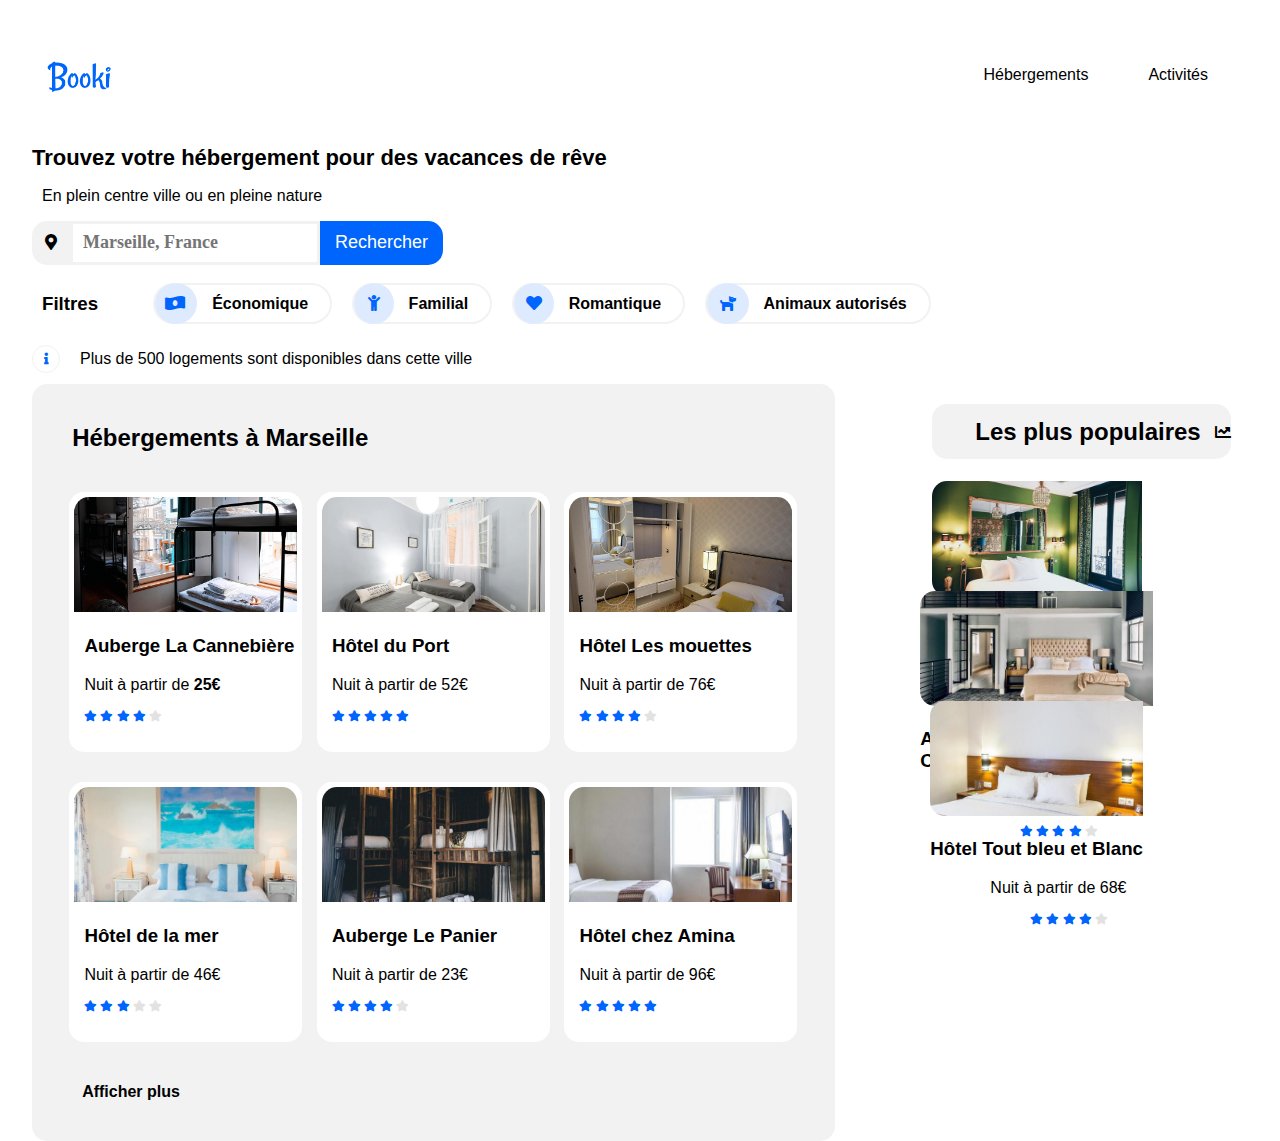
==== Booki.html @ 32a7fc35 "Delete" ====
<!DOCTYPE html>
<!-- saved from url=(0061)file:///Users/mariebarriere/Documents/GitHub/OCP2/Booki1.html -->
<html lang="fr"><head><meta http-equiv="Content-Type" content="text/html; charset=UTF-8">
    
    <meta name="viewport" content="width=device-width, initial-scale=1.0">
    <meta http-equiv="X-UA-Compatible" content="IE=edge">
    <link rel="preconnect" href="https://fonts.googleapis.com/">
    <link rel="preconnect" href="https://fonts.gstatic.com/" crossorigin="">
    <link href="./Booki_files/css2" rel="stylesheet">
    <script src="./Booki_files/d22a31c491.js"></script><style media="all" id="fa-v4-font-face">/*!
 * Font Awesome Free 5.15.4 by @fontawesome - https://fontawesome.com
 * License - https://fontawesome.com/license/free (Icons: CC BY 4.0, Fonts: SIL OFL 1.1, Code: MIT License)
 */@font-face{font-family:"FontAwesome";font-display:block;src:url(https://ka-f.fontawesome.com/releases/v5.15.4/webfonts/free-fa-solid-900.eot);src:url(https://ka-f.fontawesome.com/releases/v5.15.4/webfonts/free-fa-solid-900.eot?#iefix) format("embedded-opentype"),url(https://ka-f.fontawesome.com/releases/v5.15.4/webfonts/free-fa-solid-900.woff2) format("woff2"),url(https://ka-f.fontawesome.com/releases/v5.15.4/webfonts/free-fa-solid-900.woff) format("woff"),url(https://ka-f.fontawesome.com/releases/v5.15.4/webfonts/free-fa-solid-900.ttf) format("truetype"),url(https://ka-f.fontawesome.com/releases/v5.15.4/webfonts/free-fa-solid-900.svg#fontawesome) format("svg")}@font-face{font-family:"FontAwesome";font-display:block;src:url(https://ka-f.fontawesome.com/releases/v5.15.4/webfonts/free-fa-brands-400.eot);src:url(https://ka-f.fontawesome.com/releases/v5.15.4/webfonts/free-fa-brands-400.eot?#iefix) format("embedded-opentype"),url(https://ka-f.fontawesome.com/releases/v5.15.4/webfonts/free-fa-brands-400.woff2) format("woff2"),url(https://ka-f.fontawesome.com/releases/v5.15.4/webfonts/free-fa-brands-400.woff) format("woff"),url(https://ka-f.fontawesome.com/releases/v5.15.4/webfonts/free-fa-brands-400.ttf) format("truetype"),url(https://ka-f.fontawesome.com/releases/v5.15.4/webfonts/free-fa-brands-400.svg#fontawesome) format("svg")}@font-face{font-family:"FontAwesome";font-display:block;src:url(https://ka-f.fontawesome.com/releases/v5.15.4/webfonts/free-fa-regular-400.eot);src:url(https://ka-f.fontawesome.com/releases/v5.15.4/webfonts/free-fa-regular-400.eot?#iefix) format("embedded-opentype"),url(https://ka-f.fontawesome.com/releases/v5.15.4/webfonts/free-fa-regular-400.woff2) format("woff2"),url(https://ka-f.fontawesome.com/releases/v5.15.4/webfonts/free-fa-regular-400.woff) format("woff"),url(https://ka-f.fontawesome.com/releases/v5.15.4/webfonts/free-fa-regular-400.ttf) format("truetype"),url(https://ka-f.fontawesome.com/releases/v5.15.4/webfonts/free-fa-regular-400.svg#fontawesome) format("svg");unicode-range:U+f004-f005,U+f007,U+f017,U+f022,U+f024,U+f02e,U+f03e,U+f044,U+f057-f059,U+f06e,U+f070,U+f075,U+f07b-f07c,U+f080,U+f086,U+f089,U+f094,U+f09d,U+f0a0,U+f0a4-f0a7,U+f0c5,U+f0c7-f0c8,U+f0e0,U+f0eb,U+f0f3,U+f0f8,U+f0fe,U+f111,U+f118-f11a,U+f11c,U+f133,U+f144,U+f146,U+f14a,U+f14d-f14e,U+f150-f152,U+f15b-f15c,U+f164-f165,U+f185-f186,U+f191-f192,U+f1ad,U+f1c1-f1c9,U+f1cd,U+f1d8,U+f1e3,U+f1ea,U+f1f6,U+f1f9,U+f20a,U+f247-f249,U+f24d,U+f254-f25b,U+f25d,U+f271-f274,U+f279,U+f28b,U+f28d,U+f2b5-f2b6,U+f2b9,U+f2bb,U+f2bd,U+f2c1-f2c2,U+f2d0,U+f2d2,U+f2dc,U+f2ed,U+f3a5,U+f3d1,U+f410}@font-face{font-family:"FontAwesome";font-display:block;src:url(https://ka-f.fontawesome.com/releases/v5.15.4/webfonts/free-fa-v4deprecations.eot);src:url(https://ka-f.fontawesome.com/releases/v5.15.4/webfonts/free-fa-v4deprecations.eot?#iefix) format("embedded-opentype"),url(https://ka-f.fontawesome.com/releases/v5.15.4/webfonts/free-fa-v4deprecations.woff2) format("woff2"),url(https://ka-f.fontawesome.com/releases/v5.15.4/webfonts/free-fa-v4deprecations.woff) format("woff"),url(https://ka-f.fontawesome.com/releases/v5.15.4/webfonts/free-fa-v4deprecations.ttf) format("truetype"),url(https://ka-f.fontawesome.com/releases/v5.15.4/webfonts/free-fa-v4deprecations.svg#fontawesome) format("svg");unicode-range:U+f003,U+f006,U+f014,U+f016,U+f01a-f01b,U+f01d,U+f040,U+f045-f047,U+f05c-f05d,U+f07d-f07e,U+f087-f088,U+f08a-f08b,U+f08e,U+f090,U+f096-f097,U+f0a2,U+f0e4-f0e6,U+f0ec-f0ee,U+f0f5-f0f7,U+f10c,U+f112,U+f114-f115,U+f11d,U+f123,U+f132,U+f145,U+f147-f149,U+f14c,U+f166,U+f16a,U+f172,U+f175-f178,U+f18e,U+f190,U+f196,U+f1b1,U+f1d9,U+f1db,U+f1f7,U+f20c,U+f219,U+f230,U+f24a,U+f250,U+f278,U+f27b,U+f283,U+f28c,U+f28e,U+f29b-f29c,U+f2b7,U+f2ba,U+f2bc,U+f2be,U+f2c0,U+f2c3,U+f2d3-f2d4}</style><style media="all" id="fa-v4-shims">/*!
 * Font Awesome Free 5.15.4 by @fontawesome - https://fontawesome.com
 * License - https://fontawesome.com/license/free (Icons: CC BY 4.0, Fonts: SIL OFL 1.1, Code: MIT License)
 */.fa.fa-glass:before{content:"\f000"}.fa.fa-meetup{font-family:"Font Awesome 5 Brands";font-weight:400}.fa.fa-star-o{font-family:"Font Awesome 5 Free";font-weight:400}.fa.fa-star-o:before{content:"\f005"}.fa.fa-close:before,.fa.fa-remove:before{content:"\f00d"}.fa.fa-gear:before{content:"\f013"}.fa.fa-trash-o{font-family:"Font Awesome 5 Free";font-weight:400}.fa.fa-trash-o:before{content:"\f2ed"}.fa.fa-file-o{font-family:"Font Awesome 5 Free";font-weight:400}.fa.fa-file-o:before{content:"\f15b"}.fa.fa-clock-o{font-family:"Font Awesome 5 Free";font-weight:400}.fa.fa-clock-o:before{content:"\f017"}.fa.fa-arrow-circle-o-down{font-family:"Font Awesome 5 Free";font-weight:400}.fa.fa-arrow-circle-o-down:before{content:"\f358"}.fa.fa-arrow-circle-o-up{font-family:"Font Awesome 5 Free";font-weight:400}.fa.fa-arrow-circle-o-up:before{content:"\f35b"}.fa.fa-play-circle-o{font-family:"Font Awesome 5 Free";font-weight:400}.fa.fa-play-circle-o:before{content:"\f144"}.fa.fa-repeat:before,.fa.fa-rotate-right:before{content:"\f01e"}.fa.fa-refresh:before{content:"\f021"}.fa.fa-list-alt{font-family:"Font Awesome 5 Free";font-weight:400}.fa.fa-dedent:before{content:"\f03b"}.fa.fa-video-camera:before{content:"\f03d"}.fa.fa-picture-o{font-family:"Font Awesome 5 Free";font-weight:400}.fa.fa-picture-o:before{content:"\f03e"}.fa.fa-photo{font-family:"Font Awesome 5 Free";font-weight:400}.fa.fa-photo:before{content:"\f03e"}.fa.fa-image{font-family:"Font Awesome 5 Free";font-weight:400}.fa.fa-image:before{content:"\f03e"}.fa.fa-pencil:before{content:"\f303"}.fa.fa-map-marker:before{content:"\f3c5"}.fa.fa-pencil-square-o{font-family:"Font Awesome 5 Free";font-weight:400}.fa.fa-pencil-square-o:before{content:"\f044"}.fa.fa-share-square-o{font-family:"Font Awesome 5 Free";font-weight:400}.fa.fa-share-square-o:before{content:"\f14d"}.fa.fa-check-square-o{font-family:"Font Awesome 5 Free";font-weight:400}.fa.fa-check-square-o:before{content:"\f14a"}.fa.fa-arrows:before{content:"\f0b2"}.fa.fa-times-circle-o{font-family:"Font Awesome 5 Free";font-weight:400}.fa.fa-times-circle-o:before{content:"\f057"}.fa.fa-check-circle-o{font-family:"Font Awesome 5 Free";font-weight:400}.fa.fa-check-circle-o:before{content:"\f058"}.fa.fa-mail-forward:before{content:"\f064"}.fa.fa-expand:before{content:"\f424"}.fa.fa-compress:before{content:"\f422"}.fa.fa-eye,.fa.fa-eye-slash{font-family:"Font Awesome 5 Free";font-weight:400}.fa.fa-warning:before{content:"\f071"}.fa.fa-calendar:before{content:"\f073"}.fa.fa-arrows-v:before{content:"\f338"}.fa.fa-arrows-h:before{content:"\f337"}.fa.fa-bar-chart{font-family:"Font Awesome 5 Free";font-weight:400}.fa.fa-bar-chart:before{content:"\f080"}.fa.fa-bar-chart-o{font-family:"Font Awesome 5 Free";font-weight:400}.fa.fa-bar-chart-o:before{content:"\f080"}.fa.fa-facebook-square,.fa.fa-twitter-square{font-family:"Font Awesome 5 Brands";font-weight:400}.fa.fa-gears:before{content:"\f085"}.fa.fa-thumbs-o-up{font-family:"Font Awesome 5 Free";font-weight:400}.fa.fa-thumbs-o-up:before{content:"\f164"}.fa.fa-thumbs-o-down{font-family:"Font Awesome 5 Free";font-weight:400}.fa.fa-thumbs-o-down:before{content:"\f165"}.fa.fa-heart-o{font-family:"Font Awesome 5 Free";font-weight:400}.fa.fa-heart-o:before{content:"\f004"}.fa.fa-sign-out:before{content:"\f2f5"}.fa.fa-linkedin-square{font-family:"Font Awesome 5 Brands";font-weight:400}.fa.fa-linkedin-square:before{content:"\f08c"}.fa.fa-thumb-tack:before{content:"\f08d"}.fa.fa-external-link:before{content:"\f35d"}.fa.fa-sign-in:before{content:"\f2f6"}.fa.fa-github-square{font-family:"Font Awesome 5 Brands";font-weight:400}.fa.fa-lemon-o{font-family:"Font Awesome 5 Free";font-weight:400}.fa.fa-lemon-o:before{content:"\f094"}.fa.fa-square-o{font-family:"Font Awesome 5 Free";font-weight:400}.fa.fa-square-o:before{content:"\f0c8"}.fa.fa-bookmark-o{font-family:"Font Awesome 5 Free";font-weight:400}.fa.fa-bookmark-o:before{content:"\f02e"}.fa.fa-facebook,.fa.fa-twitter{font-family:"Font Awesome 5 Brands";font-weight:400}.fa.fa-facebook:before{content:"\f39e"}.fa.fa-facebook-f{font-family:"Font Awesome 5 Brands";font-weight:400}.fa.fa-facebook-f:before{content:"\f39e"}.fa.fa-github{font-family:"Font Awesome 5 Brands";font-weight:400}.fa.fa-credit-card{font-family:"Font Awesome 5 Free";font-weight:400}.fa.fa-feed:before{content:"\f09e"}.fa.fa-hdd-o{font-family:"Font Awesome 5 Free";font-weight:400}.fa.fa-hdd-o:before{content:"\f0a0"}.fa.fa-hand-o-right{font-family:"Font Awesome 5 Free";font-weight:400}.fa.fa-hand-o-right:before{content:"\f0a4"}.fa.fa-hand-o-left{font-family:"Font Awesome 5 Free";font-weight:400}.fa.fa-hand-o-left:before{content:"\f0a5"}.fa.fa-hand-o-up{font-family:"Font Awesome 5 Free";font-weight:400}.fa.fa-hand-o-up:before{content:"\f0a6"}.fa.fa-hand-o-down{font-family:"Font Awesome 5 Free";font-weight:400}.fa.fa-hand-o-down:before{content:"\f0a7"}.fa.fa-arrows-alt:before{content:"\f31e"}.fa.fa-group:before{content:"\f0c0"}.fa.fa-chain:before{content:"\f0c1"}.fa.fa-scissors:before{content:"\f0c4"}.fa.fa-files-o{font-family:"Font Awesome 5 Free";font-weight:400}.fa.fa-files-o:before{content:"\f0c5"}.fa.fa-floppy-o{font-family:"Font Awesome 5 Free";font-weight:400}.fa.fa-floppy-o:before{content:"\f0c7"}.fa.fa-navicon:before,.fa.fa-reorder:before{content:"\f0c9"}.fa.fa-google-plus,.fa.fa-google-plus-square,.fa.fa-pinterest,.fa.fa-pinterest-square{font-family:"Font Awesome 5 Brands";font-weight:400}.fa.fa-google-plus:before{content:"\f0d5"}.fa.fa-money{font-family:"Font Awesome 5 Free";font-weight:400}.fa.fa-money:before{content:"\f3d1"}.fa.fa-unsorted:before{content:"\f0dc"}.fa.fa-sort-desc:before{content:"\f0dd"}.fa.fa-sort-asc:before{content:"\f0de"}.fa.fa-linkedin{font-family:"Font Awesome 5 Brands";font-weight:400}.fa.fa-linkedin:before{content:"\f0e1"}.fa.fa-rotate-left:before{content:"\f0e2"}.fa.fa-legal:before{content:"\f0e3"}.fa.fa-dashboard:before,.fa.fa-tachometer:before{content:"\f3fd"}.fa.fa-comment-o{font-family:"Font Awesome 5 Free";font-weight:400}.fa.fa-comment-o:before{content:"\f075"}.fa.fa-comments-o{font-family:"Font Awesome 5 Free";font-weight:400}.fa.fa-comments-o:before{content:"\f086"}.fa.fa-flash:before{content:"\f0e7"}.fa.fa-clipboard,.fa.fa-paste{font-family:"Font Awesome 5 Free";font-weight:400}.fa.fa-paste:before{content:"\f328"}.fa.fa-lightbulb-o{font-family:"Font Awesome 5 Free";font-weight:400}.fa.fa-lightbulb-o:before{content:"\f0eb"}.fa.fa-exchange:before{content:"\f362"}.fa.fa-cloud-download:before{content:"\f381"}.fa.fa-cloud-upload:before{content:"\f382"}.fa.fa-bell-o{font-family:"Font Awesome 5 Free";font-weight:400}.fa.fa-bell-o:before{content:"\f0f3"}.fa.fa-cutlery:before{content:"\f2e7"}.fa.fa-file-text-o{font-family:"Font Awesome 5 Free";font-weight:400}.fa.fa-file-text-o:before{content:"\f15c"}.fa.fa-building-o{font-family:"Font Awesome 5 Free";font-weight:400}.fa.fa-building-o:before{content:"\f1ad"}.fa.fa-hospital-o{font-family:"Font Awesome 5 Free";font-weight:400}.fa.fa-hospital-o:before{content:"\f0f8"}.fa.fa-tablet:before{content:"\f3fa"}.fa.fa-mobile-phone:before,.fa.fa-mobile:before{content:"\f3cd"}.fa.fa-circle-o{font-family:"Font Awesome 5 Free";font-weight:400}.fa.fa-circle-o:before{content:"\f111"}.fa.fa-mail-reply:before{content:"\f3e5"}.fa.fa-github-alt{font-family:"Font Awesome 5 Brands";font-weight:400}.fa.fa-folder-o{font-family:"Font Awesome 5 Free";font-weight:400}.fa.fa-folder-o:before{content:"\f07b"}.fa.fa-folder-open-o{font-family:"Font Awesome 5 Free";font-weight:400}.fa.fa-folder-open-o:before{content:"\f07c"}.fa.fa-smile-o{font-family:"Font Awesome 5 Free";font-weight:400}.fa.fa-smile-o:before{content:"\f118"}.fa.fa-frown-o{font-family:"Font Awesome 5 Free";font-weight:400}.fa.fa-frown-o:before{content:"\f119"}.fa.fa-meh-o{font-family:"Font Awesome 5 Free";font-weight:400}.fa.fa-meh-o:before{content:"\f11a"}.fa.fa-keyboard-o{font-family:"Font Awesome 5 Free";font-weight:400}.fa.fa-keyboard-o:before{content:"\f11c"}.fa.fa-flag-o{font-family:"Font Awesome 5 Free";font-weight:400}.fa.fa-flag-o:before{content:"\f024"}.fa.fa-mail-reply-all:before{content:"\f122"}.fa.fa-star-half-o{font-family:"Font Awesome 5 Free";font-weight:400}.fa.fa-star-half-o:before{content:"\f089"}.fa.fa-star-half-empty{font-family:"Font Awesome 5 Free";font-weight:400}.fa.fa-star-half-empty:before{content:"\f089"}.fa.fa-star-half-full{font-family:"Font Awesome 5 Free";font-weight:400}.fa.fa-star-half-full:before{content:"\f089"}.fa.fa-code-fork:before{content:"\f126"}.fa.fa-chain-broken:before{content:"\f127"}.fa.fa-shield:before{content:"\f3ed"}.fa.fa-calendar-o{font-family:"Font Awesome 5 Free";font-weight:400}.fa.fa-calendar-o:before{content:"\f133"}.fa.fa-css3,.fa.fa-html5,.fa.fa-maxcdn{font-family:"Font Awesome 5 Brands";font-weight:400}.fa.fa-ticket:before{content:"\f3ff"}.fa.fa-minus-square-o{font-family:"Font Awesome 5 Free";font-weight:400}.fa.fa-minus-square-o:before{content:"\f146"}.fa.fa-level-up:before{content:"\f3bf"}.fa.fa-level-down:before{content:"\f3be"}.fa.fa-pencil-square:before{content:"\f14b"}.fa.fa-external-link-square:before{content:"\f360"}.fa.fa-compass{font-family:"Font Awesome 5 Free";font-weight:400}.fa.fa-caret-square-o-down{font-family:"Font Awesome 5 Free";font-weight:400}.fa.fa-caret-square-o-down:before{content:"\f150"}.fa.fa-toggle-down{font-family:"Font Awesome 5 Free";font-weight:400}.fa.fa-toggle-down:before{content:"\f150"}.fa.fa-caret-square-o-up{font-family:"Font Awesome 5 Free";font-weight:400}.fa.fa-caret-square-o-up:before{content:"\f151"}.fa.fa-toggle-up{font-family:"Font Awesome 5 Free";font-weight:400}.fa.fa-toggle-up:before{content:"\f151"}.fa.fa-caret-square-o-right{font-family:"Font Awesome 5 Free";font-weight:400}.fa.fa-caret-square-o-right:before{content:"\f152"}.fa.fa-toggle-right{font-family:"Font Awesome 5 Free";font-weight:400}.fa.fa-toggle-right:before{content:"\f152"}.fa.fa-eur:before,.fa.fa-euro:before{content:"\f153"}.fa.fa-gbp:before{content:"\f154"}.fa.fa-dollar:before,.fa.fa-usd:before{content:"\f155"}.fa.fa-inr:before,.fa.fa-rupee:before{content:"\f156"}.fa.fa-cny:before,.fa.fa-jpy:before,.fa.fa-rmb:before,.fa.fa-yen:before{content:"\f157"}.fa.fa-rouble:before,.fa.fa-rub:before,.fa.fa-ruble:before{content:"\f158"}.fa.fa-krw:before,.fa.fa-won:before{content:"\f159"}.fa.fa-bitcoin,.fa.fa-btc{font-family:"Font Awesome 5 Brands";font-weight:400}.fa.fa-bitcoin:before{content:"\f15a"}.fa.fa-file-text:before{content:"\f15c"}.fa.fa-sort-alpha-asc:before{content:"\f15d"}.fa.fa-sort-alpha-desc:before{content:"\f881"}.fa.fa-sort-amount-asc:before{content:"\f160"}.fa.fa-sort-amount-desc:before{content:"\f884"}.fa.fa-sort-numeric-asc:before{content:"\f162"}.fa.fa-sort-numeric-desc:before{content:"\f886"}.fa.fa-xing,.fa.fa-xing-square,.fa.fa-youtube,.fa.fa-youtube-play,.fa.fa-youtube-square{font-family:"Font Awesome 5 Brands";font-weight:400}.fa.fa-youtube-play:before{content:"\f167"}.fa.fa-adn,.fa.fa-bitbucket,.fa.fa-bitbucket-square,.fa.fa-dropbox,.fa.fa-flickr,.fa.fa-instagram,.fa.fa-stack-overflow{font-family:"Font Awesome 5 Brands";font-weight:400}.fa.fa-bitbucket-square:before{content:"\f171"}.fa.fa-tumblr,.fa.fa-tumblr-square{font-family:"Font Awesome 5 Brands";font-weight:400}.fa.fa-long-arrow-down:before{content:"\f309"}.fa.fa-long-arrow-up:before{content:"\f30c"}.fa.fa-long-arrow-left:before{content:"\f30a"}.fa.fa-long-arrow-right:before{content:"\f30b"}.fa.fa-android,.fa.fa-apple,.fa.fa-dribbble,.fa.fa-foursquare,.fa.fa-gittip,.fa.fa-gratipay,.fa.fa-linux,.fa.fa-skype,.fa.fa-trello,.fa.fa-windows{font-family:"Font Awesome 5 Brands";font-weight:400}.fa.fa-gittip:before{content:"\f184"}.fa.fa-sun-o{font-family:"Font Awesome 5 Free";font-weight:400}.fa.fa-sun-o:before{content:"\f185"}.fa.fa-moon-o{font-family:"Font Awesome 5 Free";font-weight:400}.fa.fa-moon-o:before{content:"\f186"}.fa.fa-pagelines,.fa.fa-renren,.fa.fa-stack-exchange,.fa.fa-vk,.fa.fa-weibo{font-family:"Font Awesome 5 Brands";font-weight:400}.fa.fa-arrow-circle-o-right{font-family:"Font Awesome 5 Free";font-weight:400}.fa.fa-arrow-circle-o-right:before{content:"\f35a"}.fa.fa-arrow-circle-o-left{font-family:"Font Awesome 5 Free";font-weight:400}.fa.fa-arrow-circle-o-left:before{content:"\f359"}.fa.fa-caret-square-o-left{font-family:"Font Awesome 5 Free";font-weight:400}.fa.fa-caret-square-o-left:before{content:"\f191"}.fa.fa-toggle-left{font-family:"Font Awesome 5 Free";font-weight:400}.fa.fa-toggle-left:before{content:"\f191"}.fa.fa-dot-circle-o{font-family:"Font Awesome 5 Free";font-weight:400}.fa.fa-dot-circle-o:before{content:"\f192"}.fa.fa-vimeo-square{font-family:"Font Awesome 5 Brands";font-weight:400}.fa.fa-try:before,.fa.fa-turkish-lira:before{content:"\f195"}.fa.fa-plus-square-o{font-family:"Font Awesome 5 Free";font-weight:400}.fa.fa-plus-square-o:before{content:"\f0fe"}.fa.fa-openid,.fa.fa-slack,.fa.fa-wordpress{font-family:"Font Awesome 5 Brands";font-weight:400}.fa.fa-bank:before,.fa.fa-institution:before{content:"\f19c"}.fa.fa-mortar-board:before{content:"\f19d"}.fa.fa-delicious,.fa.fa-digg,.fa.fa-drupal,.fa.fa-google,.fa.fa-joomla,.fa.fa-pied-piper-alt,.fa.fa-pied-piper-pp,.fa.fa-reddit,.fa.fa-reddit-square,.fa.fa-stumbleupon,.fa.fa-stumbleupon-circle,.fa.fa-yahoo{font-family:"Font Awesome 5 Brands";font-weight:400}.fa.fa-spoon:before{content:"\f2e5"}.fa.fa-behance,.fa.fa-behance-square,.fa.fa-steam,.fa.fa-steam-square{font-family:"Font Awesome 5 Brands";font-weight:400}.fa.fa-automobile:before{content:"\f1b9"}.fa.fa-envelope-o{font-family:"Font Awesome 5 Free";font-weight:400}.fa.fa-envelope-o:before{content:"\f0e0"}.fa.fa-deviantart,.fa.fa-soundcloud,.fa.fa-spotify{font-family:"Font Awesome 5 Brands";font-weight:400}.fa.fa-file-pdf-o{font-family:"Font Awesome 5 Free";font-weight:400}.fa.fa-file-pdf-o:before{content:"\f1c1"}.fa.fa-file-word-o{font-family:"Font Awesome 5 Free";font-weight:400}.fa.fa-file-word-o:before{content:"\f1c2"}.fa.fa-file-excel-o{font-family:"Font Awesome 5 Free";font-weight:400}.fa.fa-file-excel-o:before{content:"\f1c3"}.fa.fa-file-powerpoint-o{font-family:"Font Awesome 5 Free";font-weight:400}.fa.fa-file-powerpoint-o:before{content:"\f1c4"}.fa.fa-file-image-o{font-family:"Font Awesome 5 Free";font-weight:400}.fa.fa-file-image-o:before{content:"\f1c5"}.fa.fa-file-photo-o{font-family:"Font Awesome 5 Free";font-weight:400}.fa.fa-file-photo-o:before{content:"\f1c5"}.fa.fa-file-picture-o{font-family:"Font Awesome 5 Free";font-weight:400}.fa.fa-file-picture-o:before{content:"\f1c5"}.fa.fa-file-archive-o{font-family:"Font Awesome 5 Free";font-weight:400}.fa.fa-file-archive-o:before{content:"\f1c6"}.fa.fa-file-zip-o{font-family:"Font Awesome 5 Free";font-weight:400}.fa.fa-file-zip-o:before{content:"\f1c6"}.fa.fa-file-audio-o{font-family:"Font Awesome 5 Free";font-weight:400}.fa.fa-file-audio-o:before{content:"\f1c7"}.fa.fa-file-sound-o{font-family:"Font Awesome 5 Free";font-weight:400}.fa.fa-file-sound-o:before{content:"\f1c7"}.fa.fa-file-video-o{font-family:"Font Awesome 5 Free";font-weight:400}.fa.fa-file-video-o:before{content:"\f1c8"}.fa.fa-file-movie-o{font-family:"Font Awesome 5 Free";font-weight:400}.fa.fa-file-movie-o:before{content:"\f1c8"}.fa.fa-file-code-o{font-family:"Font Awesome 5 Free";font-weight:400}.fa.fa-file-code-o:before{content:"\f1c9"}.fa.fa-codepen,.fa.fa-jsfiddle,.fa.fa-vine{font-family:"Font Awesome 5 Brands";font-weight:400}.fa.fa-life-bouy,.fa.fa-life-ring{font-family:"Font Awesome 5 Free";font-weight:400}.fa.fa-life-bouy:before{content:"\f1cd"}.fa.fa-life-buoy{font-family:"Font Awesome 5 Free";font-weight:400}.fa.fa-life-buoy:before{content:"\f1cd"}.fa.fa-life-saver{font-family:"Font Awesome 5 Free";font-weight:400}.fa.fa-life-saver:before{content:"\f1cd"}.fa.fa-support{font-family:"Font Awesome 5 Free";font-weight:400}.fa.fa-support:before{content:"\f1cd"}.fa.fa-circle-o-notch:before{content:"\f1ce"}.fa.fa-ra,.fa.fa-rebel{font-family:"Font Awesome 5 Brands";font-weight:400}.fa.fa-ra:before{content:"\f1d0"}.fa.fa-resistance{font-family:"Font Awesome 5 Brands";font-weight:400}.fa.fa-resistance:before{content:"\f1d0"}.fa.fa-empire,.fa.fa-ge{font-family:"Font Awesome 5 Brands";font-weight:400}.fa.fa-ge:before{content:"\f1d1"}.fa.fa-git,.fa.fa-git-square,.fa.fa-hacker-news,.fa.fa-y-combinator-square{font-family:"Font Awesome 5 Brands";font-weight:400}.fa.fa-y-combinator-square:before{content:"\f1d4"}.fa.fa-yc-square{font-family:"Font Awesome 5 Brands";font-weight:400}.fa.fa-yc-square:before{content:"\f1d4"}.fa.fa-qq,.fa.fa-tencent-weibo,.fa.fa-wechat,.fa.fa-weixin{font-family:"Font Awesome 5 Brands";font-weight:400}.fa.fa-wechat:before{content:"\f1d7"}.fa.fa-send:before{content:"\f1d8"}.fa.fa-paper-plane-o{font-family:"Font Awesome 5 Free";font-weight:400}.fa.fa-paper-plane-o:before{content:"\f1d8"}.fa.fa-send-o{font-family:"Font Awesome 5 Free";font-weight:400}.fa.fa-send-o:before{content:"\f1d8"}.fa.fa-circle-thin{font-family:"Font Awesome 5 Free";font-weight:400}.fa.fa-circle-thin:before{content:"\f111"}.fa.fa-header:before{content:"\f1dc"}.fa.fa-sliders:before{content:"\f1de"}.fa.fa-futbol-o{font-family:"Font Awesome 5 Free";font-weight:400}.fa.fa-futbol-o:before{content:"\f1e3"}.fa.fa-soccer-ball-o{font-family:"Font Awesome 5 Free";font-weight:400}.fa.fa-soccer-ball-o:before{content:"\f1e3"}.fa.fa-slideshare,.fa.fa-twitch,.fa.fa-yelp{font-family:"Font Awesome 5 Brands";font-weight:400}.fa.fa-newspaper-o{font-family:"Font Awesome 5 Free";font-weight:400}.fa.fa-newspaper-o:before{content:"\f1ea"}.fa.fa-cc-amex,.fa.fa-cc-discover,.fa.fa-cc-mastercard,.fa.fa-cc-paypal,.fa.fa-cc-stripe,.fa.fa-cc-visa,.fa.fa-google-wallet,.fa.fa-paypal{font-family:"Font Awesome 5 Brands";font-weight:400}.fa.fa-bell-slash-o{font-family:"Font Awesome 5 Free";font-weight:400}.fa.fa-bell-slash-o:before{content:"\f1f6"}.fa.fa-trash:before{content:"\f2ed"}.fa.fa-copyright{font-family:"Font Awesome 5 Free";font-weight:400}.fa.fa-eyedropper:before{content:"\f1fb"}.fa.fa-area-chart:before{content:"\f1fe"}.fa.fa-pie-chart:before{content:"\f200"}.fa.fa-line-chart:before{content:"\f201"}.fa.fa-angellist,.fa.fa-ioxhost,.fa.fa-lastfm,.fa.fa-lastfm-square{font-family:"Font Awesome 5 Brands";font-weight:400}.fa.fa-cc{font-family:"Font Awesome 5 Free";font-weight:400}.fa.fa-cc:before{content:"\f20a"}.fa.fa-ils:before,.fa.fa-shekel:before,.fa.fa-sheqel:before{content:"\f20b"}.fa.fa-meanpath{font-family:"Font Awesome 5 Brands";font-weight:400}.fa.fa-meanpath:before{content:"\f2b4"}.fa.fa-buysellads,.fa.fa-connectdevelop,.fa.fa-dashcube,.fa.fa-forumbee,.fa.fa-leanpub,.fa.fa-sellsy,.fa.fa-shirtsinbulk,.fa.fa-simplybuilt,.fa.fa-skyatlas{font-family:"Font Awesome 5 Brands";font-weight:400}.fa.fa-diamond{font-family:"Font Awesome 5 Free";font-weight:400}.fa.fa-diamond:before{content:"\f3a5"}.fa.fa-intersex:before{content:"\f224"}.fa.fa-facebook-official{font-family:"Font Awesome 5 Brands";font-weight:400}.fa.fa-facebook-official:before{content:"\f09a"}.fa.fa-pinterest-p,.fa.fa-whatsapp{font-family:"Font Awesome 5 Brands";font-weight:400}.fa.fa-hotel:before{content:"\f236"}.fa.fa-medium,.fa.fa-viacoin,.fa.fa-y-combinator,.fa.fa-yc{font-family:"Font Awesome 5 Brands";font-weight:400}.fa.fa-yc:before{content:"\f23b"}.fa.fa-expeditedssl,.fa.fa-opencart,.fa.fa-optin-monster{font-family:"Font Awesome 5 Brands";font-weight:400}.fa.fa-battery-4:before,.fa.fa-battery:before{content:"\f240"}.fa.fa-battery-3:before{content:"\f241"}.fa.fa-battery-2:before{content:"\f242"}.fa.fa-battery-1:before{content:"\f243"}.fa.fa-battery-0:before{content:"\f244"}.fa.fa-object-group,.fa.fa-object-ungroup,.fa.fa-sticky-note-o{font-family:"Font Awesome 5 Free";font-weight:400}.fa.fa-sticky-note-o:before{content:"\f249"}.fa.fa-cc-diners-club,.fa.fa-cc-jcb{font-family:"Font Awesome 5 Brands";font-weight:400}.fa.fa-clone,.fa.fa-hourglass-o{font-family:"Font Awesome 5 Free";font-weight:400}.fa.fa-hourglass-o:before{content:"\f254"}.fa.fa-hourglass-1:before{content:"\f251"}.fa.fa-hourglass-2:before{content:"\f252"}.fa.fa-hourglass-3:before{content:"\f253"}.fa.fa-hand-rock-o{font-family:"Font Awesome 5 Free";font-weight:400}.fa.fa-hand-rock-o:before{content:"\f255"}.fa.fa-hand-grab-o{font-family:"Font Awesome 5 Free";font-weight:400}.fa.fa-hand-grab-o:before{content:"\f255"}.fa.fa-hand-paper-o{font-family:"Font Awesome 5 Free";font-weight:400}.fa.fa-hand-paper-o:before{content:"\f256"}.fa.fa-hand-stop-o{font-family:"Font Awesome 5 Free";font-weight:400}.fa.fa-hand-stop-o:before{content:"\f256"}.fa.fa-hand-scissors-o{font-family:"Font Awesome 5 Free";font-weight:400}.fa.fa-hand-scissors-o:before{content:"\f257"}.fa.fa-hand-lizard-o{font-family:"Font Awesome 5 Free";font-weight:400}.fa.fa-hand-lizard-o:before{content:"\f258"}.fa.fa-hand-spock-o{font-family:"Font Awesome 5 Free";font-weight:400}.fa.fa-hand-spock-o:before{content:"\f259"}.fa.fa-hand-pointer-o{font-family:"Font Awesome 5 Free";font-weight:400}.fa.fa-hand-pointer-o:before{content:"\f25a"}.fa.fa-hand-peace-o{font-family:"Font Awesome 5 Free";font-weight:400}.fa.fa-hand-peace-o:before{content:"\f25b"}.fa.fa-registered{font-family:"Font Awesome 5 Free";font-weight:400}.fa.fa-chrome,.fa.fa-creative-commons,.fa.fa-firefox,.fa.fa-get-pocket,.fa.fa-gg,.fa.fa-gg-circle,.fa.fa-internet-explorer,.fa.fa-odnoklassniki,.fa.fa-odnoklassniki-square,.fa.fa-opera,.fa.fa-safari,.fa.fa-wikipedia-w{font-family:"Font Awesome 5 Brands";font-weight:400}.fa.fa-television:before{content:"\f26c"}.fa.fa-500px,.fa.fa-amazon,.fa.fa-contao{font-family:"Font Awesome 5 Brands";font-weight:400}.fa.fa-calendar-plus-o{font-family:"Font Awesome 5 Free";font-weight:400}.fa.fa-calendar-plus-o:before{content:"\f271"}.fa.fa-calendar-minus-o{font-family:"Font Awesome 5 Free";font-weight:400}.fa.fa-calendar-minus-o:before{content:"\f272"}.fa.fa-calendar-times-o{font-family:"Font Awesome 5 Free";font-weight:400}.fa.fa-calendar-times-o:before{content:"\f273"}.fa.fa-calendar-check-o{font-family:"Font Awesome 5 Free";font-weight:400}.fa.fa-calendar-check-o:before{content:"\f274"}.fa.fa-map-o{font-family:"Font Awesome 5 Free";font-weight:400}.fa.fa-map-o:before{content:"\f279"}.fa.fa-commenting:before{content:"\f4ad"}.fa.fa-commenting-o{font-family:"Font Awesome 5 Free";font-weight:400}.fa.fa-commenting-o:before{content:"\f4ad"}.fa.fa-houzz,.fa.fa-vimeo{font-family:"Font Awesome 5 Brands";font-weight:400}.fa.fa-vimeo:before{content:"\f27d"}.fa.fa-black-tie,.fa.fa-edge,.fa.fa-fonticons,.fa.fa-reddit-alien{font-family:"Font Awesome 5 Brands";font-weight:400}.fa.fa-credit-card-alt:before{content:"\f09d"}.fa.fa-codiepie,.fa.fa-fort-awesome,.fa.fa-mixcloud,.fa.fa-modx,.fa.fa-product-hunt,.fa.fa-scribd,.fa.fa-usb{font-family:"Font Awesome 5 Brands";font-weight:400}.fa.fa-pause-circle-o{font-family:"Font Awesome 5 Free";font-weight:400}.fa.fa-pause-circle-o:before{content:"\f28b"}.fa.fa-stop-circle-o{font-family:"Font Awesome 5 Free";font-weight:400}.fa.fa-stop-circle-o:before{content:"\f28d"}.fa.fa-bluetooth,.fa.fa-bluetooth-b,.fa.fa-envira,.fa.fa-gitlab,.fa.fa-wheelchair-alt,.fa.fa-wpbeginner,.fa.fa-wpforms{font-family:"Font Awesome 5 Brands";font-weight:400}.fa.fa-wheelchair-alt:before{content:"\f368"}.fa.fa-question-circle-o{font-family:"Font Awesome 5 Free";font-weight:400}.fa.fa-question-circle-o:before{content:"\f059"}.fa.fa-volume-control-phone:before{content:"\f2a0"}.fa.fa-asl-interpreting:before{content:"\f2a3"}.fa.fa-deafness:before,.fa.fa-hard-of-hearing:before{content:"\f2a4"}.fa.fa-glide,.fa.fa-glide-g{font-family:"Font Awesome 5 Brands";font-weight:400}.fa.fa-signing:before{content:"\f2a7"}.fa.fa-first-order,.fa.fa-google-plus-official,.fa.fa-pied-piper,.fa.fa-snapchat,.fa.fa-snapchat-ghost,.fa.fa-snapchat-square,.fa.fa-themeisle,.fa.fa-viadeo,.fa.fa-viadeo-square,.fa.fa-yoast{font-family:"Font Awesome 5 Brands";font-weight:400}.fa.fa-google-plus-official:before{content:"\f2b3"}.fa.fa-google-plus-circle{font-family:"Font Awesome 5 Brands";font-weight:400}.fa.fa-google-plus-circle:before{content:"\f2b3"}.fa.fa-fa,.fa.fa-font-awesome{font-family:"Font Awesome 5 Brands";font-weight:400}.fa.fa-fa:before{content:"\f2b4"}.fa.fa-handshake-o{font-family:"Font Awesome 5 Free";font-weight:400}.fa.fa-handshake-o:before{content:"\f2b5"}.fa.fa-envelope-open-o{font-family:"Font Awesome 5 Free";font-weight:400}.fa.fa-envelope-open-o:before{content:"\f2b6"}.fa.fa-linode{font-family:"Font Awesome 5 Brands";font-weight:400}.fa.fa-address-book-o{font-family:"Font Awesome 5 Free";font-weight:400}.fa.fa-address-book-o:before{content:"\f2b9"}.fa.fa-vcard:before{content:"\f2bb"}.fa.fa-address-card-o{font-family:"Font Awesome 5 Free";font-weight:400}.fa.fa-address-card-o:before{content:"\f2bb"}.fa.fa-vcard-o{font-family:"Font Awesome 5 Free";font-weight:400}.fa.fa-vcard-o:before{content:"\f2bb"}.fa.fa-user-circle-o{font-family:"Font Awesome 5 Free";font-weight:400}.fa.fa-user-circle-o:before{content:"\f2bd"}.fa.fa-user-o{font-family:"Font Awesome 5 Free";font-weight:400}.fa.fa-user-o:before{content:"\f007"}.fa.fa-id-badge{font-family:"Font Awesome 5 Free";font-weight:400}.fa.fa-drivers-license:before{content:"\f2c2"}.fa.fa-id-card-o{font-family:"Font Awesome 5 Free";font-weight:400}.fa.fa-id-card-o:before{content:"\f2c2"}.fa.fa-drivers-license-o{font-family:"Font Awesome 5 Free";font-weight:400}.fa.fa-drivers-license-o:before{content:"\f2c2"}.fa.fa-free-code-camp,.fa.fa-quora,.fa.fa-telegram{font-family:"Font Awesome 5 Brands";font-weight:400}.fa.fa-thermometer-4:before,.fa.fa-thermometer:before{content:"\f2c7"}.fa.fa-thermometer-3:before{content:"\f2c8"}.fa.fa-thermometer-2:before{content:"\f2c9"}.fa.fa-thermometer-1:before{content:"\f2ca"}.fa.fa-thermometer-0:before{content:"\f2cb"}.fa.fa-bathtub:before,.fa.fa-s15:before{content:"\f2cd"}.fa.fa-window-maximize,.fa.fa-window-restore{font-family:"Font Awesome 5 Free";font-weight:400}.fa.fa-times-rectangle:before{content:"\f410"}.fa.fa-window-close-o{font-family:"Font Awesome 5 Free";font-weight:400}.fa.fa-window-close-o:before{content:"\f410"}.fa.fa-times-rectangle-o{font-family:"Font Awesome 5 Free";font-weight:400}.fa.fa-times-rectangle-o:before{content:"\f410"}.fa.fa-bandcamp,.fa.fa-eercast,.fa.fa-etsy,.fa.fa-grav,.fa.fa-imdb,.fa.fa-ravelry{font-family:"Font Awesome 5 Brands";font-weight:400}.fa.fa-eercast:before{content:"\f2da"}.fa.fa-snowflake-o{font-family:"Font Awesome 5 Free";font-weight:400}.fa.fa-snowflake-o:before{content:"\f2dc"}.fa.fa-superpowers,.fa.fa-wpexplorer{font-family:"Font Awesome 5 Brands";font-weight:400}.fa.fa-cab:before{content:"\f1ba"}</style><style media="all" id="fa-main">/*!
 * Font Awesome Free 5.15.4 by @fontawesome - https://fontawesome.com
 * License - https://fontawesome.com/license/free (Icons: CC BY 4.0, Fonts: SIL OFL 1.1, Code: MIT License)
 */.fa,.fab,.fad,.fal,.far,.fas{-moz-osx-font-smoothing:grayscale;-webkit-font-smoothing:antialiased;display:inline-block;font-style:normal;font-variant:normal;text-rendering:auto;line-height:1}.fa-lg{font-size:1.33333em;line-height:.75em;vertical-align:-.0667em}.fa-xs{font-size:.75em}.fa-sm{font-size:.875em}.fa-1x{font-size:1em}.fa-2x{font-size:2em}.fa-3x{font-size:3em}.fa-4x{font-size:4em}.fa-5x{font-size:5em}.fa-6x{font-size:6em}.fa-7x{font-size:7em}.fa-8x{font-size:8em}.fa-9x{font-size:9em}.fa-10x{font-size:10em}.fa-fw{text-align:center;width:1.25em}.fa-ul{list-style-type:none;margin-left:2.5em;padding-left:0}.fa-ul>li{position:relative}.fa-li{left:-2em;position:absolute;text-align:center;width:2em;line-height:inherit}.fa-border{border:.08em solid #eee;border-radius:.1em;padding:.2em .25em .15em}.fa-pull-left{float:left}.fa-pull-right{float:right}.fa.fa-pull-left,.fab.fa-pull-left,.fal.fa-pull-left,.far.fa-pull-left,.fas.fa-pull-left{margin-right:.3em}.fa.fa-pull-right,.fab.fa-pull-right,.fal.fa-pull-right,.far.fa-pull-right,.fas.fa-pull-right{margin-left:.3em}.fa-spin{-webkit-animation:fa-spin 2s linear infinite;animation:fa-spin 2s linear infinite}.fa-pulse{-webkit-animation:fa-spin 1s steps(8) infinite;animation:fa-spin 1s steps(8) infinite}@-webkit-keyframes fa-spin{0%{-webkit-transform:rotate(0deg);transform:rotate(0deg)}to{-webkit-transform:rotate(1turn);transform:rotate(1turn)}}@keyframes fa-spin{0%{-webkit-transform:rotate(0deg);transform:rotate(0deg)}to{-webkit-transform:rotate(1turn);transform:rotate(1turn)}}.fa-rotate-90{-ms-filter:"progid:DXImageTransform.Microsoft.BasicImage(rotation=1)";-webkit-transform:rotate(90deg);transform:rotate(90deg)}.fa-rotate-180{-ms-filter:"progid:DXImageTransform.Microsoft.BasicImage(rotation=2)";-webkit-transform:rotate(180deg);transform:rotate(180deg)}.fa-rotate-270{-ms-filter:"progid:DXImageTransform.Microsoft.BasicImage(rotation=3)";-webkit-transform:rotate(270deg);transform:rotate(270deg)}.fa-flip-horizontal{-ms-filter:"progid:DXImageTransform.Microsoft.BasicImage(rotation=0, mirror=1)";-webkit-transform:scaleX(-1);transform:scaleX(-1)}.fa-flip-vertical{-webkit-transform:scaleY(-1);transform:scaleY(-1)}.fa-flip-both,.fa-flip-horizontal.fa-flip-vertical,.fa-flip-vertical{-ms-filter:"progid:DXImageTransform.Microsoft.BasicImage(rotation=2, mirror=1)"}.fa-flip-both,.fa-flip-horizontal.fa-flip-vertical{-webkit-transform:scale(-1);transform:scale(-1)}:root .fa-flip-both,:root .fa-flip-horizontal,:root .fa-flip-vertical,:root .fa-rotate-90,:root .fa-rotate-180,:root .fa-rotate-270{-webkit-filter:none;filter:none}.fa-stack{display:inline-block;height:2em;line-height:2em;position:relative;vertical-align:middle;width:2.5em}.fa-stack-1x,.fa-stack-2x{left:0;position:absolute;text-align:center;width:100%}.fa-stack-1x{line-height:inherit}.fa-stack-2x{font-size:2em}.fa-inverse{color:#fff}.fa-500px:before{content:"\f26e"}.fa-accessible-icon:before{content:"\f368"}.fa-accusoft:before{content:"\f369"}.fa-acquisitions-incorporated:before{content:"\f6af"}.fa-ad:before{content:"\f641"}.fa-address-book:before{content:"\f2b9"}.fa-address-card:before{content:"\f2bb"}.fa-adjust:before{content:"\f042"}.fa-adn:before{content:"\f170"}.fa-adversal:before{content:"\f36a"}.fa-affiliatetheme:before{content:"\f36b"}.fa-air-freshener:before{content:"\f5d0"}.fa-airbnb:before{content:"\f834"}.fa-algolia:before{content:"\f36c"}.fa-align-center:before{content:"\f037"}.fa-align-justify:before{content:"\f039"}.fa-align-left:before{content:"\f036"}.fa-align-right:before{content:"\f038"}.fa-alipay:before{content:"\f642"}.fa-allergies:before{content:"\f461"}.fa-amazon:before{content:"\f270"}.fa-amazon-pay:before{content:"\f42c"}.fa-ambulance:before{content:"\f0f9"}.fa-american-sign-language-interpreting:before{content:"\f2a3"}.fa-amilia:before{content:"\f36d"}.fa-anchor:before{content:"\f13d"}.fa-android:before{content:"\f17b"}.fa-angellist:before{content:"\f209"}.fa-angle-double-down:before{content:"\f103"}.fa-angle-double-left:before{content:"\f100"}.fa-angle-double-right:before{content:"\f101"}.fa-angle-double-up:before{content:"\f102"}.fa-angle-down:before{content:"\f107"}.fa-angle-left:before{content:"\f104"}.fa-angle-right:before{content:"\f105"}.fa-angle-up:before{content:"\f106"}.fa-angry:before{content:"\f556"}.fa-angrycreative:before{content:"\f36e"}.fa-angular:before{content:"\f420"}.fa-ankh:before{content:"\f644"}.fa-app-store:before{content:"\f36f"}.fa-app-store-ios:before{content:"\f370"}.fa-apper:before{content:"\f371"}.fa-apple:before{content:"\f179"}.fa-apple-alt:before{content:"\f5d1"}.fa-apple-pay:before{content:"\f415"}.fa-archive:before{content:"\f187"}.fa-archway:before{content:"\f557"}.fa-arrow-alt-circle-down:before{content:"\f358"}.fa-arrow-alt-circle-left:before{content:"\f359"}.fa-arrow-alt-circle-right:before{content:"\f35a"}.fa-arrow-alt-circle-up:before{content:"\f35b"}.fa-arrow-circle-down:before{content:"\f0ab"}.fa-arrow-circle-left:before{content:"\f0a8"}.fa-arrow-circle-right:before{content:"\f0a9"}.fa-arrow-circle-up:before{content:"\f0aa"}.fa-arrow-down:before{content:"\f063"}.fa-arrow-left:before{content:"\f060"}.fa-arrow-right:before{content:"\f061"}.fa-arrow-up:before{content:"\f062"}.fa-arrows-alt:before{content:"\f0b2"}.fa-arrows-alt-h:before{content:"\f337"}.fa-arrows-alt-v:before{content:"\f338"}.fa-artstation:before{content:"\f77a"}.fa-assistive-listening-systems:before{content:"\f2a2"}.fa-asterisk:before{content:"\f069"}.fa-asymmetrik:before{content:"\f372"}.fa-at:before{content:"\f1fa"}.fa-atlas:before{content:"\f558"}.fa-atlassian:before{content:"\f77b"}.fa-atom:before{content:"\f5d2"}.fa-audible:before{content:"\f373"}.fa-audio-description:before{content:"\f29e"}.fa-autoprefixer:before{content:"\f41c"}.fa-avianex:before{content:"\f374"}.fa-aviato:before{content:"\f421"}.fa-award:before{content:"\f559"}.fa-aws:before{content:"\f375"}.fa-baby:before{content:"\f77c"}.fa-baby-carriage:before{content:"\f77d"}.fa-backspace:before{content:"\f55a"}.fa-backward:before{content:"\f04a"}.fa-bacon:before{content:"\f7e5"}.fa-bacteria:before{content:"\e059"}.fa-bacterium:before{content:"\e05a"}.fa-bahai:before{content:"\f666"}.fa-balance-scale:before{content:"\f24e"}.fa-balance-scale-left:before{content:"\f515"}.fa-balance-scale-right:before{content:"\f516"}.fa-ban:before{content:"\f05e"}.fa-band-aid:before{content:"\f462"}.fa-bandcamp:before{content:"\f2d5"}.fa-barcode:before{content:"\f02a"}.fa-bars:before{content:"\f0c9"}.fa-baseball-ball:before{content:"\f433"}.fa-basketball-ball:before{content:"\f434"}.fa-bath:before{content:"\f2cd"}.fa-battery-empty:before{content:"\f244"}.fa-battery-full:before{content:"\f240"}.fa-battery-half:before{content:"\f242"}.fa-battery-quarter:before{content:"\f243"}.fa-battery-three-quarters:before{content:"\f241"}.fa-battle-net:before{content:"\f835"}.fa-bed:before{content:"\f236"}.fa-beer:before{content:"\f0fc"}.fa-behance:before{content:"\f1b4"}.fa-behance-square:before{content:"\f1b5"}.fa-bell:before{content:"\f0f3"}.fa-bell-slash:before{content:"\f1f6"}.fa-bezier-curve:before{content:"\f55b"}.fa-bible:before{content:"\f647"}.fa-bicycle:before{content:"\f206"}.fa-biking:before{content:"\f84a"}.fa-bimobject:before{content:"\f378"}.fa-binoculars:before{content:"\f1e5"}.fa-biohazard:before{content:"\f780"}.fa-birthday-cake:before{content:"\f1fd"}.fa-bitbucket:before{content:"\f171"}.fa-bitcoin:before{content:"\f379"}.fa-bity:before{content:"\f37a"}.fa-black-tie:before{content:"\f27e"}.fa-blackberry:before{content:"\f37b"}.fa-blender:before{content:"\f517"}.fa-blender-phone:before{content:"\f6b6"}.fa-blind:before{content:"\f29d"}.fa-blog:before{content:"\f781"}.fa-blogger:before{content:"\f37c"}.fa-blogger-b:before{content:"\f37d"}.fa-bluetooth:before{content:"\f293"}.fa-bluetooth-b:before{content:"\f294"}.fa-bold:before{content:"\f032"}.fa-bolt:before{content:"\f0e7"}.fa-bomb:before{content:"\f1e2"}.fa-bone:before{content:"\f5d7"}.fa-bong:before{content:"\f55c"}.fa-book:before{content:"\f02d"}.fa-book-dead:before{content:"\f6b7"}.fa-book-medical:before{content:"\f7e6"}.fa-book-open:before{content:"\f518"}.fa-book-reader:before{content:"\f5da"}.fa-bookmark:before{content:"\f02e"}.fa-bootstrap:before{content:"\f836"}.fa-border-all:before{content:"\f84c"}.fa-border-none:before{content:"\f850"}.fa-border-style:before{content:"\f853"}.fa-bowling-ball:before{content:"\f436"}.fa-box:before{content:"\f466"}.fa-box-open:before{content:"\f49e"}.fa-box-tissue:before{content:"\e05b"}.fa-boxes:before{content:"\f468"}.fa-braille:before{content:"\f2a1"}.fa-brain:before{content:"\f5dc"}.fa-bread-slice:before{content:"\f7ec"}.fa-briefcase:before{content:"\f0b1"}.fa-briefcase-medical:before{content:"\f469"}.fa-broadcast-tower:before{content:"\f519"}.fa-broom:before{content:"\f51a"}.fa-brush:before{content:"\f55d"}.fa-btc:before{content:"\f15a"}.fa-buffer:before{content:"\f837"}.fa-bug:before{content:"\f188"}.fa-building:before{content:"\f1ad"}.fa-bullhorn:before{content:"\f0a1"}.fa-bullseye:before{content:"\f140"}.fa-burn:before{content:"\f46a"}.fa-buromobelexperte:before{content:"\f37f"}.fa-bus:before{content:"\f207"}.fa-bus-alt:before{content:"\f55e"}.fa-business-time:before{content:"\f64a"}.fa-buy-n-large:before{content:"\f8a6"}.fa-buysellads:before{content:"\f20d"}.fa-calculator:before{content:"\f1ec"}.fa-calendar:before{content:"\f133"}.fa-calendar-alt:before{content:"\f073"}.fa-calendar-check:before{content:"\f274"}.fa-calendar-day:before{content:"\f783"}.fa-calendar-minus:before{content:"\f272"}.fa-calendar-plus:before{content:"\f271"}.fa-calendar-times:before{content:"\f273"}.fa-calendar-week:before{content:"\f784"}.fa-camera:before{content:"\f030"}.fa-camera-retro:before{content:"\f083"}.fa-campground:before{content:"\f6bb"}.fa-canadian-maple-leaf:before{content:"\f785"}.fa-candy-cane:before{content:"\f786"}.fa-cannabis:before{content:"\f55f"}.fa-capsules:before{content:"\f46b"}.fa-car:before{content:"\f1b9"}.fa-car-alt:before{content:"\f5de"}.fa-car-battery:before{content:"\f5df"}.fa-car-crash:before{content:"\f5e1"}.fa-car-side:before{content:"\f5e4"}.fa-caravan:before{content:"\f8ff"}.fa-caret-down:before{content:"\f0d7"}.fa-caret-left:before{content:"\f0d9"}.fa-caret-right:before{content:"\f0da"}.fa-caret-square-down:before{content:"\f150"}.fa-caret-square-left:before{content:"\f191"}.fa-caret-square-right:before{content:"\f152"}.fa-caret-square-up:before{content:"\f151"}.fa-caret-up:before{content:"\f0d8"}.fa-carrot:before{content:"\f787"}.fa-cart-arrow-down:before{content:"\f218"}.fa-cart-plus:before{content:"\f217"}.fa-cash-register:before{content:"\f788"}.fa-cat:before{content:"\f6be"}.fa-cc-amazon-pay:before{content:"\f42d"}.fa-cc-amex:before{content:"\f1f3"}.fa-cc-apple-pay:before{content:"\f416"}.fa-cc-diners-club:before{content:"\f24c"}.fa-cc-discover:before{content:"\f1f2"}.fa-cc-jcb:before{content:"\f24b"}.fa-cc-mastercard:before{content:"\f1f1"}.fa-cc-paypal:before{content:"\f1f4"}.fa-cc-stripe:before{content:"\f1f5"}.fa-cc-visa:before{content:"\f1f0"}.fa-centercode:before{content:"\f380"}.fa-centos:before{content:"\f789"}.fa-certificate:before{content:"\f0a3"}.fa-chair:before{content:"\f6c0"}.fa-chalkboard:before{content:"\f51b"}.fa-chalkboard-teacher:before{content:"\f51c"}.fa-charging-station:before{content:"\f5e7"}.fa-chart-area:before{content:"\f1fe"}.fa-chart-bar:before{content:"\f080"}.fa-chart-line:before{content:"\f201"}.fa-chart-pie:before{content:"\f200"}.fa-check:before{content:"\f00c"}.fa-check-circle:before{content:"\f058"}.fa-check-double:before{content:"\f560"}.fa-check-square:before{content:"\f14a"}.fa-cheese:before{content:"\f7ef"}.fa-chess:before{content:"\f439"}.fa-chess-bishop:before{content:"\f43a"}.fa-chess-board:before{content:"\f43c"}.fa-chess-king:before{content:"\f43f"}.fa-chess-knight:before{content:"\f441"}.fa-chess-pawn:before{content:"\f443"}.fa-chess-queen:before{content:"\f445"}.fa-chess-rook:before{content:"\f447"}.fa-chevron-circle-down:before{content:"\f13a"}.fa-chevron-circle-left:before{content:"\f137"}.fa-chevron-circle-right:before{content:"\f138"}.fa-chevron-circle-up:before{content:"\f139"}.fa-chevron-down:before{content:"\f078"}.fa-chevron-left:before{content:"\f053"}.fa-chevron-right:before{content:"\f054"}.fa-chevron-up:before{content:"\f077"}.fa-child:before{content:"\f1ae"}.fa-chrome:before{content:"\f268"}.fa-chromecast:before{content:"\f838"}.fa-church:before{content:"\f51d"}.fa-circle:before{content:"\f111"}.fa-circle-notch:before{content:"\f1ce"}.fa-city:before{content:"\f64f"}.fa-clinic-medical:before{content:"\f7f2"}.fa-clipboard:before{content:"\f328"}.fa-clipboard-check:before{content:"\f46c"}.fa-clipboard-list:before{content:"\f46d"}.fa-clock:before{content:"\f017"}.fa-clone:before{content:"\f24d"}.fa-closed-captioning:before{content:"\f20a"}.fa-cloud:before{content:"\f0c2"}.fa-cloud-download-alt:before{content:"\f381"}.fa-cloud-meatball:before{content:"\f73b"}.fa-cloud-moon:before{content:"\f6c3"}.fa-cloud-moon-rain:before{content:"\f73c"}.fa-cloud-rain:before{content:"\f73d"}.fa-cloud-showers-heavy:before{content:"\f740"}.fa-cloud-sun:before{content:"\f6c4"}.fa-cloud-sun-rain:before{content:"\f743"}.fa-cloud-upload-alt:before{content:"\f382"}.fa-cloudflare:before{content:"\e07d"}.fa-cloudscale:before{content:"\f383"}.fa-cloudsmith:before{content:"\f384"}.fa-cloudversify:before{content:"\f385"}.fa-cocktail:before{content:"\f561"}.fa-code:before{content:"\f121"}.fa-code-branch:before{content:"\f126"}.fa-codepen:before{content:"\f1cb"}.fa-codiepie:before{content:"\f284"}.fa-coffee:before{content:"\f0f4"}.fa-cog:before{content:"\f013"}.fa-cogs:before{content:"\f085"}.fa-coins:before{content:"\f51e"}.fa-columns:before{content:"\f0db"}.fa-comment:before{content:"\f075"}.fa-comment-alt:before{content:"\f27a"}.fa-comment-dollar:before{content:"\f651"}.fa-comment-dots:before{content:"\f4ad"}.fa-comment-medical:before{content:"\f7f5"}.fa-comment-slash:before{content:"\f4b3"}.fa-comments:before{content:"\f086"}.fa-comments-dollar:before{content:"\f653"}.fa-compact-disc:before{content:"\f51f"}.fa-compass:before{content:"\f14e"}.fa-compress:before{content:"\f066"}.fa-compress-alt:before{content:"\f422"}.fa-compress-arrows-alt:before{content:"\f78c"}.fa-concierge-bell:before{content:"\f562"}.fa-confluence:before{content:"\f78d"}.fa-connectdevelop:before{content:"\f20e"}.fa-contao:before{content:"\f26d"}.fa-cookie:before{content:"\f563"}.fa-cookie-bite:before{content:"\f564"}.fa-copy:before{content:"\f0c5"}.fa-copyright:before{content:"\f1f9"}.fa-cotton-bureau:before{content:"\f89e"}.fa-couch:before{content:"\f4b8"}.fa-cpanel:before{content:"\f388"}.fa-creative-commons:before{content:"\f25e"}.fa-creative-commons-by:before{content:"\f4e7"}.fa-creative-commons-nc:before{content:"\f4e8"}.fa-creative-commons-nc-eu:before{content:"\f4e9"}.fa-creative-commons-nc-jp:before{content:"\f4ea"}.fa-creative-commons-nd:before{content:"\f4eb"}.fa-creative-commons-pd:before{content:"\f4ec"}.fa-creative-commons-pd-alt:before{content:"\f4ed"}.fa-creative-commons-remix:before{content:"\f4ee"}.fa-creative-commons-sa:before{content:"\f4ef"}.fa-creative-commons-sampling:before{content:"\f4f0"}.fa-creative-commons-sampling-plus:before{content:"\f4f1"}.fa-creative-commons-share:before{content:"\f4f2"}.fa-creative-commons-zero:before{content:"\f4f3"}.fa-credit-card:before{content:"\f09d"}.fa-critical-role:before{content:"\f6c9"}.fa-crop:before{content:"\f125"}.fa-crop-alt:before{content:"\f565"}.fa-cross:before{content:"\f654"}.fa-crosshairs:before{content:"\f05b"}.fa-crow:before{content:"\f520"}.fa-crown:before{content:"\f521"}.fa-crutch:before{content:"\f7f7"}.fa-css3:before{content:"\f13c"}.fa-css3-alt:before{content:"\f38b"}.fa-cube:before{content:"\f1b2"}.fa-cubes:before{content:"\f1b3"}.fa-cut:before{content:"\f0c4"}.fa-cuttlefish:before{content:"\f38c"}.fa-d-and-d:before{content:"\f38d"}.fa-d-and-d-beyond:before{content:"\f6ca"}.fa-dailymotion:before{content:"\e052"}.fa-dashcube:before{content:"\f210"}.fa-database:before{content:"\f1c0"}.fa-deaf:before{content:"\f2a4"}.fa-deezer:before{content:"\e077"}.fa-delicious:before{content:"\f1a5"}.fa-democrat:before{content:"\f747"}.fa-deploydog:before{content:"\f38e"}.fa-deskpro:before{content:"\f38f"}.fa-desktop:before{content:"\f108"}.fa-dev:before{content:"\f6cc"}.fa-deviantart:before{content:"\f1bd"}.fa-dharmachakra:before{content:"\f655"}.fa-dhl:before{content:"\f790"}.fa-diagnoses:before{content:"\f470"}.fa-diaspora:before{content:"\f791"}.fa-dice:before{content:"\f522"}.fa-dice-d20:before{content:"\f6cf"}.fa-dice-d6:before{content:"\f6d1"}.fa-dice-five:before{content:"\f523"}.fa-dice-four:before{content:"\f524"}.fa-dice-one:before{content:"\f525"}.fa-dice-six:before{content:"\f526"}.fa-dice-three:before{content:"\f527"}.fa-dice-two:before{content:"\f528"}.fa-digg:before{content:"\f1a6"}.fa-digital-ocean:before{content:"\f391"}.fa-digital-tachograph:before{content:"\f566"}.fa-directions:before{content:"\f5eb"}.fa-discord:before{content:"\f392"}.fa-discourse:before{content:"\f393"}.fa-disease:before{content:"\f7fa"}.fa-divide:before{content:"\f529"}.fa-dizzy:before{content:"\f567"}.fa-dna:before{content:"\f471"}.fa-dochub:before{content:"\f394"}.fa-docker:before{content:"\f395"}.fa-dog:before{content:"\f6d3"}.fa-dollar-sign:before{content:"\f155"}.fa-dolly:before{content:"\f472"}.fa-dolly-flatbed:before{content:"\f474"}.fa-donate:before{content:"\f4b9"}.fa-door-closed:before{content:"\f52a"}.fa-door-open:before{content:"\f52b"}.fa-dot-circle:before{content:"\f192"}.fa-dove:before{content:"\f4ba"}.fa-download:before{content:"\f019"}.fa-draft2digital:before{content:"\f396"}.fa-drafting-compass:before{content:"\f568"}.fa-dragon:before{content:"\f6d5"}.fa-draw-polygon:before{content:"\f5ee"}.fa-dribbble:before{content:"\f17d"}.fa-dribbble-square:before{content:"\f397"}.fa-dropbox:before{content:"\f16b"}.fa-drum:before{content:"\f569"}.fa-drum-steelpan:before{content:"\f56a"}.fa-drumstick-bite:before{content:"\f6d7"}.fa-drupal:before{content:"\f1a9"}.fa-dumbbell:before{content:"\f44b"}.fa-dumpster:before{content:"\f793"}.fa-dumpster-fire:before{content:"\f794"}.fa-dungeon:before{content:"\f6d9"}.fa-dyalog:before{content:"\f399"}.fa-earlybirds:before{content:"\f39a"}.fa-ebay:before{content:"\f4f4"}.fa-edge:before{content:"\f282"}.fa-edge-legacy:before{content:"\e078"}.fa-edit:before{content:"\f044"}.fa-egg:before{content:"\f7fb"}.fa-eject:before{content:"\f052"}.fa-elementor:before{content:"\f430"}.fa-ellipsis-h:before{content:"\f141"}.fa-ellipsis-v:before{content:"\f142"}.fa-ello:before{content:"\f5f1"}.fa-ember:before{content:"\f423"}.fa-empire:before{content:"\f1d1"}.fa-envelope:before{content:"\f0e0"}.fa-envelope-open:before{content:"\f2b6"}.fa-envelope-open-text:before{content:"\f658"}.fa-envelope-square:before{content:"\f199"}.fa-envira:before{content:"\f299"}.fa-equals:before{content:"\f52c"}.fa-eraser:before{content:"\f12d"}.fa-erlang:before{content:"\f39d"}.fa-ethereum:before{content:"\f42e"}.fa-ethernet:before{content:"\f796"}.fa-etsy:before{content:"\f2d7"}.fa-euro-sign:before{content:"\f153"}.fa-evernote:before{content:"\f839"}.fa-exchange-alt:before{content:"\f362"}.fa-exclamation:before{content:"\f12a"}.fa-exclamation-circle:before{content:"\f06a"}.fa-exclamation-triangle:before{content:"\f071"}.fa-expand:before{content:"\f065"}.fa-expand-alt:before{content:"\f424"}.fa-expand-arrows-alt:before{content:"\f31e"}.fa-expeditedssl:before{content:"\f23e"}.fa-external-link-alt:before{content:"\f35d"}.fa-external-link-square-alt:before{content:"\f360"}.fa-eye:before{content:"\f06e"}.fa-eye-dropper:before{content:"\f1fb"}.fa-eye-slash:before{content:"\f070"}.fa-facebook:before{content:"\f09a"}.fa-facebook-f:before{content:"\f39e"}.fa-facebook-messenger:before{content:"\f39f"}.fa-facebook-square:before{content:"\f082"}.fa-fan:before{content:"\f863"}.fa-fantasy-flight-games:before{content:"\f6dc"}.fa-fast-backward:before{content:"\f049"}.fa-fast-forward:before{content:"\f050"}.fa-faucet:before{content:"\e005"}.fa-fax:before{content:"\f1ac"}.fa-feather:before{content:"\f52d"}.fa-feather-alt:before{content:"\f56b"}.fa-fedex:before{content:"\f797"}.fa-fedora:before{content:"\f798"}.fa-female:before{content:"\f182"}.fa-fighter-jet:before{content:"\f0fb"}.fa-figma:before{content:"\f799"}.fa-file:before{content:"\f15b"}.fa-file-alt:before{content:"\f15c"}.fa-file-archive:before{content:"\f1c6"}.fa-file-audio:before{content:"\f1c7"}.fa-file-code:before{content:"\f1c9"}.fa-file-contract:before{content:"\f56c"}.fa-file-csv:before{content:"\f6dd"}.fa-file-download:before{content:"\f56d"}.fa-file-excel:before{content:"\f1c3"}.fa-file-export:before{content:"\f56e"}.fa-file-image:before{content:"\f1c5"}.fa-file-import:before{content:"\f56f"}.fa-file-invoice:before{content:"\f570"}.fa-file-invoice-dollar:before{content:"\f571"}.fa-file-medical:before{content:"\f477"}.fa-file-medical-alt:before{content:"\f478"}.fa-file-pdf:before{content:"\f1c1"}.fa-file-powerpoint:before{content:"\f1c4"}.fa-file-prescription:before{content:"\f572"}.fa-file-signature:before{content:"\f573"}.fa-file-upload:before{content:"\f574"}.fa-file-video:before{content:"\f1c8"}.fa-file-word:before{content:"\f1c2"}.fa-fill:before{content:"\f575"}.fa-fill-drip:before{content:"\f576"}.fa-film:before{content:"\f008"}.fa-filter:before{content:"\f0b0"}.fa-fingerprint:before{content:"\f577"}.fa-fire:before{content:"\f06d"}.fa-fire-alt:before{content:"\f7e4"}.fa-fire-extinguisher:before{content:"\f134"}.fa-firefox:before{content:"\f269"}.fa-firefox-browser:before{content:"\e007"}.fa-first-aid:before{content:"\f479"}.fa-first-order:before{content:"\f2b0"}.fa-first-order-alt:before{content:"\f50a"}.fa-firstdraft:before{content:"\f3a1"}.fa-fish:before{content:"\f578"}.fa-fist-raised:before{content:"\f6de"}.fa-flag:before{content:"\f024"}.fa-flag-checkered:before{content:"\f11e"}.fa-flag-usa:before{content:"\f74d"}.fa-flask:before{content:"\f0c3"}.fa-flickr:before{content:"\f16e"}.fa-flipboard:before{content:"\f44d"}.fa-flushed:before{content:"\f579"}.fa-fly:before{content:"\f417"}.fa-folder:before{content:"\f07b"}.fa-folder-minus:before{content:"\f65d"}.fa-folder-open:before{content:"\f07c"}.fa-folder-plus:before{content:"\f65e"}.fa-font:before{content:"\f031"}.fa-font-awesome:before{content:"\f2b4"}.fa-font-awesome-alt:before{content:"\f35c"}.fa-font-awesome-flag:before{content:"\f425"}.fa-font-awesome-logo-full:before{content:"\f4e6"}.fa-fonticons:before{content:"\f280"}.fa-fonticons-fi:before{content:"\f3a2"}.fa-football-ball:before{content:"\f44e"}.fa-fort-awesome:before{content:"\f286"}.fa-fort-awesome-alt:before{content:"\f3a3"}.fa-forumbee:before{content:"\f211"}.fa-forward:before{content:"\f04e"}.fa-foursquare:before{content:"\f180"}.fa-free-code-camp:before{content:"\f2c5"}.fa-freebsd:before{content:"\f3a4"}.fa-frog:before{content:"\f52e"}.fa-frown:before{content:"\f119"}.fa-frown-open:before{content:"\f57a"}.fa-fulcrum:before{content:"\f50b"}.fa-funnel-dollar:before{content:"\f662"}.fa-futbol:before{content:"\f1e3"}.fa-galactic-republic:before{content:"\f50c"}.fa-galactic-senate:before{content:"\f50d"}.fa-gamepad:before{content:"\f11b"}.fa-gas-pump:before{content:"\f52f"}.fa-gavel:before{content:"\f0e3"}.fa-gem:before{content:"\f3a5"}.fa-genderless:before{content:"\f22d"}.fa-get-pocket:before{content:"\f265"}.fa-gg:before{content:"\f260"}.fa-gg-circle:before{content:"\f261"}.fa-ghost:before{content:"\f6e2"}.fa-gift:before{content:"\f06b"}.fa-gifts:before{content:"\f79c"}.fa-git:before{content:"\f1d3"}.fa-git-alt:before{content:"\f841"}.fa-git-square:before{content:"\f1d2"}.fa-github:before{content:"\f09b"}.fa-github-alt:before{content:"\f113"}.fa-github-square:before{content:"\f092"}.fa-gitkraken:before{content:"\f3a6"}.fa-gitlab:before{content:"\f296"}.fa-gitter:before{content:"\f426"}.fa-glass-cheers:before{content:"\f79f"}.fa-glass-martini:before{content:"\f000"}.fa-glass-martini-alt:before{content:"\f57b"}.fa-glass-whiskey:before{content:"\f7a0"}.fa-glasses:before{content:"\f530"}.fa-glide:before{content:"\f2a5"}.fa-glide-g:before{content:"\f2a6"}.fa-globe:before{content:"\f0ac"}.fa-globe-africa:before{content:"\f57c"}.fa-globe-americas:before{content:"\f57d"}.fa-globe-asia:before{content:"\f57e"}.fa-globe-europe:before{content:"\f7a2"}.fa-gofore:before{content:"\f3a7"}.fa-golf-ball:before{content:"\f450"}.fa-goodreads:before{content:"\f3a8"}.fa-goodreads-g:before{content:"\f3a9"}.fa-google:before{content:"\f1a0"}.fa-google-drive:before{content:"\f3aa"}.fa-google-pay:before{content:"\e079"}.fa-google-play:before{content:"\f3ab"}.fa-google-plus:before{content:"\f2b3"}.fa-google-plus-g:before{content:"\f0d5"}.fa-google-plus-square:before{content:"\f0d4"}.fa-google-wallet:before{content:"\f1ee"}.fa-gopuram:before{content:"\f664"}.fa-graduation-cap:before{content:"\f19d"}.fa-gratipay:before{content:"\f184"}.fa-grav:before{content:"\f2d6"}.fa-greater-than:before{content:"\f531"}.fa-greater-than-equal:before{content:"\f532"}.fa-grimace:before{content:"\f57f"}.fa-grin:before{content:"\f580"}.fa-grin-alt:before{content:"\f581"}.fa-grin-beam:before{content:"\f582"}.fa-grin-beam-sweat:before{content:"\f583"}.fa-grin-hearts:before{content:"\f584"}.fa-grin-squint:before{content:"\f585"}.fa-grin-squint-tears:before{content:"\f586"}.fa-grin-stars:before{content:"\f587"}.fa-grin-tears:before{content:"\f588"}.fa-grin-tongue:before{content:"\f589"}.fa-grin-tongue-squint:before{content:"\f58a"}.fa-grin-tongue-wink:before{content:"\f58b"}.fa-grin-wink:before{content:"\f58c"}.fa-grip-horizontal:before{content:"\f58d"}.fa-grip-lines:before{content:"\f7a4"}.fa-grip-lines-vertical:before{content:"\f7a5"}.fa-grip-vertical:before{content:"\f58e"}.fa-gripfire:before{content:"\f3ac"}.fa-grunt:before{content:"\f3ad"}.fa-guilded:before{content:"\e07e"}.fa-guitar:before{content:"\f7a6"}.fa-gulp:before{content:"\f3ae"}.fa-h-square:before{content:"\f0fd"}.fa-hacker-news:before{content:"\f1d4"}.fa-hacker-news-square:before{content:"\f3af"}.fa-hackerrank:before{content:"\f5f7"}.fa-hamburger:before{content:"\f805"}.fa-hammer:before{content:"\f6e3"}.fa-hamsa:before{content:"\f665"}.fa-hand-holding:before{content:"\f4bd"}.fa-hand-holding-heart:before{content:"\f4be"}.fa-hand-holding-medical:before{content:"\e05c"}.fa-hand-holding-usd:before{content:"\f4c0"}.fa-hand-holding-water:before{content:"\f4c1"}.fa-hand-lizard:before{content:"\f258"}.fa-hand-middle-finger:before{content:"\f806"}.fa-hand-paper:before{content:"\f256"}.fa-hand-peace:before{content:"\f25b"}.fa-hand-point-down:before{content:"\f0a7"}.fa-hand-point-left:before{content:"\f0a5"}.fa-hand-point-right:before{content:"\f0a4"}.fa-hand-point-up:before{content:"\f0a6"}.fa-hand-pointer:before{content:"\f25a"}.fa-hand-rock:before{content:"\f255"}.fa-hand-scissors:before{content:"\f257"}.fa-hand-sparkles:before{content:"\e05d"}.fa-hand-spock:before{content:"\f259"}.fa-hands:before{content:"\f4c2"}.fa-hands-helping:before{content:"\f4c4"}.fa-hands-wash:before{content:"\e05e"}.fa-handshake:before{content:"\f2b5"}.fa-handshake-alt-slash:before{content:"\e05f"}.fa-handshake-slash:before{content:"\e060"}.fa-hanukiah:before{content:"\f6e6"}.fa-hard-hat:before{content:"\f807"}.fa-hashtag:before{content:"\f292"}.fa-hat-cowboy:before{content:"\f8c0"}.fa-hat-cowboy-side:before{content:"\f8c1"}.fa-hat-wizard:before{content:"\f6e8"}.fa-hdd:before{content:"\f0a0"}.fa-head-side-cough:before{content:"\e061"}.fa-head-side-cough-slash:before{content:"\e062"}.fa-head-side-mask:before{content:"\e063"}.fa-head-side-virus:before{content:"\e064"}.fa-heading:before{content:"\f1dc"}.fa-headphones:before{content:"\f025"}.fa-headphones-alt:before{content:"\f58f"}.fa-headset:before{content:"\f590"}.fa-heart:before{content:"\f004"}.fa-heart-broken:before{content:"\f7a9"}.fa-heartbeat:before{content:"\f21e"}.fa-helicopter:before{content:"\f533"}.fa-highlighter:before{content:"\f591"}.fa-hiking:before{content:"\f6ec"}.fa-hippo:before{content:"\f6ed"}.fa-hips:before{content:"\f452"}.fa-hire-a-helper:before{content:"\f3b0"}.fa-history:before{content:"\f1da"}.fa-hive:before{content:"\e07f"}.fa-hockey-puck:before{content:"\f453"}.fa-holly-berry:before{content:"\f7aa"}.fa-home:before{content:"\f015"}.fa-hooli:before{content:"\f427"}.fa-hornbill:before{content:"\f592"}.fa-horse:before{content:"\f6f0"}.fa-horse-head:before{content:"\f7ab"}.fa-hospital:before{content:"\f0f8"}.fa-hospital-alt:before{content:"\f47d"}.fa-hospital-symbol:before{content:"\f47e"}.fa-hospital-user:before{content:"\f80d"}.fa-hot-tub:before{content:"\f593"}.fa-hotdog:before{content:"\f80f"}.fa-hotel:before{content:"\f594"}.fa-hotjar:before{content:"\f3b1"}.fa-hourglass:before{content:"\f254"}.fa-hourglass-end:before{content:"\f253"}.fa-hourglass-half:before{content:"\f252"}.fa-hourglass-start:before{content:"\f251"}.fa-house-damage:before{content:"\f6f1"}.fa-house-user:before{content:"\e065"}.fa-houzz:before{content:"\f27c"}.fa-hryvnia:before{content:"\f6f2"}.fa-html5:before{content:"\f13b"}.fa-hubspot:before{content:"\f3b2"}.fa-i-cursor:before{content:"\f246"}.fa-ice-cream:before{content:"\f810"}.fa-icicles:before{content:"\f7ad"}.fa-icons:before{content:"\f86d"}.fa-id-badge:before{content:"\f2c1"}.fa-id-card:before{content:"\f2c2"}.fa-id-card-alt:before{content:"\f47f"}.fa-ideal:before{content:"\e013"}.fa-igloo:before{content:"\f7ae"}.fa-image:before{content:"\f03e"}.fa-images:before{content:"\f302"}.fa-imdb:before{content:"\f2d8"}.fa-inbox:before{content:"\f01c"}.fa-indent:before{content:"\f03c"}.fa-industry:before{content:"\f275"}.fa-infinity:before{content:"\f534"}.fa-info:before{content:"\f129"}.fa-info-circle:before{content:"\f05a"}.fa-innosoft:before{content:"\e080"}.fa-instagram:before{content:"\f16d"}.fa-instagram-square:before{content:"\e055"}.fa-instalod:before{content:"\e081"}.fa-intercom:before{content:"\f7af"}.fa-internet-explorer:before{content:"\f26b"}.fa-invision:before{content:"\f7b0"}.fa-ioxhost:before{content:"\f208"}.fa-italic:before{content:"\f033"}.fa-itch-io:before{content:"\f83a"}.fa-itunes:before{content:"\f3b4"}.fa-itunes-note:before{content:"\f3b5"}.fa-java:before{content:"\f4e4"}.fa-jedi:before{content:"\f669"}.fa-jedi-order:before{content:"\f50e"}.fa-jenkins:before{content:"\f3b6"}.fa-jira:before{content:"\f7b1"}.fa-joget:before{content:"\f3b7"}.fa-joint:before{content:"\f595"}.fa-joomla:before{content:"\f1aa"}.fa-journal-whills:before{content:"\f66a"}.fa-js:before{content:"\f3b8"}.fa-js-square:before{content:"\f3b9"}.fa-jsfiddle:before{content:"\f1cc"}.fa-kaaba:before{content:"\f66b"}.fa-kaggle:before{content:"\f5fa"}.fa-key:before{content:"\f084"}.fa-keybase:before{content:"\f4f5"}.fa-keyboard:before{content:"\f11c"}.fa-keycdn:before{content:"\f3ba"}.fa-khanda:before{content:"\f66d"}.fa-kickstarter:before{content:"\f3bb"}.fa-kickstarter-k:before{content:"\f3bc"}.fa-kiss:before{content:"\f596"}.fa-kiss-beam:before{content:"\f597"}.fa-kiss-wink-heart:before{content:"\f598"}.fa-kiwi-bird:before{content:"\f535"}.fa-korvue:before{content:"\f42f"}.fa-landmark:before{content:"\f66f"}.fa-language:before{content:"\f1ab"}.fa-laptop:before{content:"\f109"}.fa-laptop-code:before{content:"\f5fc"}.fa-laptop-house:before{content:"\e066"}.fa-laptop-medical:before{content:"\f812"}.fa-laravel:before{content:"\f3bd"}.fa-lastfm:before{content:"\f202"}.fa-lastfm-square:before{content:"\f203"}.fa-laugh:before{content:"\f599"}.fa-laugh-beam:before{content:"\f59a"}.fa-laugh-squint:before{content:"\f59b"}.fa-laugh-wink:before{content:"\f59c"}.fa-layer-group:before{content:"\f5fd"}.fa-leaf:before{content:"\f06c"}.fa-leanpub:before{content:"\f212"}.fa-lemon:before{content:"\f094"}.fa-less:before{content:"\f41d"}.fa-less-than:before{content:"\f536"}.fa-less-than-equal:before{content:"\f537"}.fa-level-down-alt:before{content:"\f3be"}.fa-level-up-alt:before{content:"\f3bf"}.fa-life-ring:before{content:"\f1cd"}.fa-lightbulb:before{content:"\f0eb"}.fa-line:before{content:"\f3c0"}.fa-link:before{content:"\f0c1"}.fa-linkedin:before{content:"\f08c"}.fa-linkedin-in:before{content:"\f0e1"}.fa-linode:before{content:"\f2b8"}.fa-linux:before{content:"\f17c"}.fa-lira-sign:before{content:"\f195"}.fa-list:before{content:"\f03a"}.fa-list-alt:before{content:"\f022"}.fa-list-ol:before{content:"\f0cb"}.fa-list-ul:before{content:"\f0ca"}.fa-location-arrow:before{content:"\f124"}.fa-lock:before{content:"\f023"}.fa-lock-open:before{content:"\f3c1"}.fa-long-arrow-alt-down:before{content:"\f309"}.fa-long-arrow-alt-left:before{content:"\f30a"}.fa-long-arrow-alt-right:before{content:"\f30b"}.fa-long-arrow-alt-up:before{content:"\f30c"}.fa-low-vision:before{content:"\f2a8"}.fa-luggage-cart:before{content:"\f59d"}.fa-lungs:before{content:"\f604"}.fa-lungs-virus:before{content:"\e067"}.fa-lyft:before{content:"\f3c3"}.fa-magento:before{content:"\f3c4"}.fa-magic:before{content:"\f0d0"}.fa-magnet:before{content:"\f076"}.fa-mail-bulk:before{content:"\f674"}.fa-mailchimp:before{content:"\f59e"}.fa-male:before{content:"\f183"}.fa-mandalorian:before{content:"\f50f"}.fa-map:before{content:"\f279"}.fa-map-marked:before{content:"\f59f"}.fa-map-marked-alt:before{content:"\f5a0"}.fa-map-marker:before{content:"\f041"}.fa-map-marker-alt:before{content:"\f3c5"}.fa-map-pin:before{content:"\f276"}.fa-map-signs:before{content:"\f277"}.fa-markdown:before{content:"\f60f"}.fa-marker:before{content:"\f5a1"}.fa-mars:before{content:"\f222"}.fa-mars-double:before{content:"\f227"}.fa-mars-stroke:before{content:"\f229"}.fa-mars-stroke-h:before{content:"\f22b"}.fa-mars-stroke-v:before{content:"\f22a"}.fa-mask:before{content:"\f6fa"}.fa-mastodon:before{content:"\f4f6"}.fa-maxcdn:before{content:"\f136"}.fa-mdb:before{content:"\f8ca"}.fa-medal:before{content:"\f5a2"}.fa-medapps:before{content:"\f3c6"}.fa-medium:before{content:"\f23a"}.fa-medium-m:before{content:"\f3c7"}.fa-medkit:before{content:"\f0fa"}.fa-medrt:before{content:"\f3c8"}.fa-meetup:before{content:"\f2e0"}.fa-megaport:before{content:"\f5a3"}.fa-meh:before{content:"\f11a"}.fa-meh-blank:before{content:"\f5a4"}.fa-meh-rolling-eyes:before{content:"\f5a5"}.fa-memory:before{content:"\f538"}.fa-mendeley:before{content:"\f7b3"}.fa-menorah:before{content:"\f676"}.fa-mercury:before{content:"\f223"}.fa-meteor:before{content:"\f753"}.fa-microblog:before{content:"\e01a"}.fa-microchip:before{content:"\f2db"}.fa-microphone:before{content:"\f130"}.fa-microphone-alt:before{content:"\f3c9"}.fa-microphone-alt-slash:before{content:"\f539"}.fa-microphone-slash:before{content:"\f131"}.fa-microscope:before{content:"\f610"}.fa-microsoft:before{content:"\f3ca"}.fa-minus:before{content:"\f068"}.fa-minus-circle:before{content:"\f056"}.fa-minus-square:before{content:"\f146"}.fa-mitten:before{content:"\f7b5"}.fa-mix:before{content:"\f3cb"}.fa-mixcloud:before{content:"\f289"}.fa-mixer:before{content:"\e056"}.fa-mizuni:before{content:"\f3cc"}.fa-mobile:before{content:"\f10b"}.fa-mobile-alt:before{content:"\f3cd"}.fa-modx:before{content:"\f285"}.fa-monero:before{content:"\f3d0"}.fa-money-bill:before{content:"\f0d6"}.fa-money-bill-alt:before{content:"\f3d1"}.fa-money-bill-wave:before{content:"\f53a"}.fa-money-bill-wave-alt:before{content:"\f53b"}.fa-money-check:before{content:"\f53c"}.fa-money-check-alt:before{content:"\f53d"}.fa-monument:before{content:"\f5a6"}.fa-moon:before{content:"\f186"}.fa-mortar-pestle:before{content:"\f5a7"}.fa-mosque:before{content:"\f678"}.fa-motorcycle:before{content:"\f21c"}.fa-mountain:before{content:"\f6fc"}.fa-mouse:before{content:"\f8cc"}.fa-mouse-pointer:before{content:"\f245"}.fa-mug-hot:before{content:"\f7b6"}.fa-music:before{content:"\f001"}.fa-napster:before{content:"\f3d2"}.fa-neos:before{content:"\f612"}.fa-network-wired:before{content:"\f6ff"}.fa-neuter:before{content:"\f22c"}.fa-newspaper:before{content:"\f1ea"}.fa-nimblr:before{content:"\f5a8"}.fa-node:before{content:"\f419"}.fa-node-js:before{content:"\f3d3"}.fa-not-equal:before{content:"\f53e"}.fa-notes-medical:before{content:"\f481"}.fa-npm:before{content:"\f3d4"}.fa-ns8:before{content:"\f3d5"}.fa-nutritionix:before{content:"\f3d6"}.fa-object-group:before{content:"\f247"}.fa-object-ungroup:before{content:"\f248"}.fa-octopus-deploy:before{content:"\e082"}.fa-odnoklassniki:before{content:"\f263"}.fa-odnoklassniki-square:before{content:"\f264"}.fa-oil-can:before{content:"\f613"}.fa-old-republic:before{content:"\f510"}.fa-om:before{content:"\f679"}.fa-opencart:before{content:"\f23d"}.fa-openid:before{content:"\f19b"}.fa-opera:before{content:"\f26a"}.fa-optin-monster:before{content:"\f23c"}.fa-orcid:before{content:"\f8d2"}.fa-osi:before{content:"\f41a"}.fa-otter:before{content:"\f700"}.fa-outdent:before{content:"\f03b"}.fa-page4:before{content:"\f3d7"}.fa-pagelines:before{content:"\f18c"}.fa-pager:before{content:"\f815"}.fa-paint-brush:before{content:"\f1fc"}.fa-paint-roller:before{content:"\f5aa"}.fa-palette:before{content:"\f53f"}.fa-palfed:before{content:"\f3d8"}.fa-pallet:before{content:"\f482"}.fa-paper-plane:before{content:"\f1d8"}.fa-paperclip:before{content:"\f0c6"}.fa-parachute-box:before{content:"\f4cd"}.fa-paragraph:before{content:"\f1dd"}.fa-parking:before{content:"\f540"}.fa-passport:before{content:"\f5ab"}.fa-pastafarianism:before{content:"\f67b"}.fa-paste:before{content:"\f0ea"}.fa-patreon:before{content:"\f3d9"}.fa-pause:before{content:"\f04c"}.fa-pause-circle:before{content:"\f28b"}.fa-paw:before{content:"\f1b0"}.fa-paypal:before{content:"\f1ed"}.fa-peace:before{content:"\f67c"}.fa-pen:before{content:"\f304"}.fa-pen-alt:before{content:"\f305"}.fa-pen-fancy:before{content:"\f5ac"}.fa-pen-nib:before{content:"\f5ad"}.fa-pen-square:before{content:"\f14b"}.fa-pencil-alt:before{content:"\f303"}.fa-pencil-ruler:before{content:"\f5ae"}.fa-penny-arcade:before{content:"\f704"}.fa-people-arrows:before{content:"\e068"}.fa-people-carry:before{content:"\f4ce"}.fa-pepper-hot:before{content:"\f816"}.fa-perbyte:before{content:"\e083"}.fa-percent:before{content:"\f295"}.fa-percentage:before{content:"\f541"}.fa-periscope:before{content:"\f3da"}.fa-person-booth:before{content:"\f756"}.fa-phabricator:before{content:"\f3db"}.fa-phoenix-framework:before{content:"\f3dc"}.fa-phoenix-squadron:before{content:"\f511"}.fa-phone:before{content:"\f095"}.fa-phone-alt:before{content:"\f879"}.fa-phone-slash:before{content:"\f3dd"}.fa-phone-square:before{content:"\f098"}.fa-phone-square-alt:before{content:"\f87b"}.fa-phone-volume:before{content:"\f2a0"}.fa-photo-video:before{content:"\f87c"}.fa-php:before{content:"\f457"}.fa-pied-piper:before{content:"\f2ae"}.fa-pied-piper-alt:before{content:"\f1a8"}.fa-pied-piper-hat:before{content:"\f4e5"}.fa-pied-piper-pp:before{content:"\f1a7"}.fa-pied-piper-square:before{content:"\e01e"}.fa-piggy-bank:before{content:"\f4d3"}.fa-pills:before{content:"\f484"}.fa-pinterest:before{content:"\f0d2"}.fa-pinterest-p:before{content:"\f231"}.fa-pinterest-square:before{content:"\f0d3"}.fa-pizza-slice:before{content:"\f818"}.fa-place-of-worship:before{content:"\f67f"}.fa-plane:before{content:"\f072"}.fa-plane-arrival:before{content:"\f5af"}.fa-plane-departure:before{content:"\f5b0"}.fa-plane-slash:before{content:"\e069"}.fa-play:before{content:"\f04b"}.fa-play-circle:before{content:"\f144"}.fa-playstation:before{content:"\f3df"}.fa-plug:before{content:"\f1e6"}.fa-plus:before{content:"\f067"}.fa-plus-circle:before{content:"\f055"}.fa-plus-square:before{content:"\f0fe"}.fa-podcast:before{content:"\f2ce"}.fa-poll:before{content:"\f681"}.fa-poll-h:before{content:"\f682"}.fa-poo:before{content:"\f2fe"}.fa-poo-storm:before{content:"\f75a"}.fa-poop:before{content:"\f619"}.fa-portrait:before{content:"\f3e0"}.fa-pound-sign:before{content:"\f154"}.fa-power-off:before{content:"\f011"}.fa-pray:before{content:"\f683"}.fa-praying-hands:before{content:"\f684"}.fa-prescription:before{content:"\f5b1"}.fa-prescription-bottle:before{content:"\f485"}.fa-prescription-bottle-alt:before{content:"\f486"}.fa-print:before{content:"\f02f"}.fa-procedures:before{content:"\f487"}.fa-product-hunt:before{content:"\f288"}.fa-project-diagram:before{content:"\f542"}.fa-pump-medical:before{content:"\e06a"}.fa-pump-soap:before{content:"\e06b"}.fa-pushed:before{content:"\f3e1"}.fa-puzzle-piece:before{content:"\f12e"}.fa-python:before{content:"\f3e2"}.fa-qq:before{content:"\f1d6"}.fa-qrcode:before{content:"\f029"}.fa-question:before{content:"\f128"}.fa-question-circle:before{content:"\f059"}.fa-quidditch:before{content:"\f458"}.fa-quinscape:before{content:"\f459"}.fa-quora:before{content:"\f2c4"}.fa-quote-left:before{content:"\f10d"}.fa-quote-right:before{content:"\f10e"}.fa-quran:before{content:"\f687"}.fa-r-project:before{content:"\f4f7"}.fa-radiation:before{content:"\f7b9"}.fa-radiation-alt:before{content:"\f7ba"}.fa-rainbow:before{content:"\f75b"}.fa-random:before{content:"\f074"}.fa-raspberry-pi:before{content:"\f7bb"}.fa-ravelry:before{content:"\f2d9"}.fa-react:before{content:"\f41b"}.fa-reacteurope:before{content:"\f75d"}.fa-readme:before{content:"\f4d5"}.fa-rebel:before{content:"\f1d0"}.fa-receipt:before{content:"\f543"}.fa-record-vinyl:before{content:"\f8d9"}.fa-recycle:before{content:"\f1b8"}.fa-red-river:before{content:"\f3e3"}.fa-reddit:before{content:"\f1a1"}.fa-reddit-alien:before{content:"\f281"}.fa-reddit-square:before{content:"\f1a2"}.fa-redhat:before{content:"\f7bc"}.fa-redo:before{content:"\f01e"}.fa-redo-alt:before{content:"\f2f9"}.fa-registered:before{content:"\f25d"}.fa-remove-format:before{content:"\f87d"}.fa-renren:before{content:"\f18b"}.fa-reply:before{content:"\f3e5"}.fa-reply-all:before{content:"\f122"}.fa-replyd:before{content:"\f3e6"}.fa-republican:before{content:"\f75e"}.fa-researchgate:before{content:"\f4f8"}.fa-resolving:before{content:"\f3e7"}.fa-restroom:before{content:"\f7bd"}.fa-retweet:before{content:"\f079"}.fa-rev:before{content:"\f5b2"}.fa-ribbon:before{content:"\f4d6"}.fa-ring:before{content:"\f70b"}.fa-road:before{content:"\f018"}.fa-robot:before{content:"\f544"}.fa-rocket:before{content:"\f135"}.fa-rocketchat:before{content:"\f3e8"}.fa-rockrms:before{content:"\f3e9"}.fa-route:before{content:"\f4d7"}.fa-rss:before{content:"\f09e"}.fa-rss-square:before{content:"\f143"}.fa-ruble-sign:before{content:"\f158"}.fa-ruler:before{content:"\f545"}.fa-ruler-combined:before{content:"\f546"}.fa-ruler-horizontal:before{content:"\f547"}.fa-ruler-vertical:before{content:"\f548"}.fa-running:before{content:"\f70c"}.fa-rupee-sign:before{content:"\f156"}.fa-rust:before{content:"\e07a"}.fa-sad-cry:before{content:"\f5b3"}.fa-sad-tear:before{content:"\f5b4"}.fa-safari:before{content:"\f267"}.fa-salesforce:before{content:"\f83b"}.fa-sass:before{content:"\f41e"}.fa-satellite:before{content:"\f7bf"}.fa-satellite-dish:before{content:"\f7c0"}.fa-save:before{content:"\f0c7"}.fa-schlix:before{content:"\f3ea"}.fa-school:before{content:"\f549"}.fa-screwdriver:before{content:"\f54a"}.fa-scribd:before{content:"\f28a"}.fa-scroll:before{content:"\f70e"}.fa-sd-card:before{content:"\f7c2"}.fa-search:before{content:"\f002"}.fa-search-dollar:before{content:"\f688"}.fa-search-location:before{content:"\f689"}.fa-search-minus:before{content:"\f010"}.fa-search-plus:before{content:"\f00e"}.fa-searchengin:before{content:"\f3eb"}.fa-seedling:before{content:"\f4d8"}.fa-sellcast:before{content:"\f2da"}.fa-sellsy:before{content:"\f213"}.fa-server:before{content:"\f233"}.fa-servicestack:before{content:"\f3ec"}.fa-shapes:before{content:"\f61f"}.fa-share:before{content:"\f064"}.fa-share-alt:before{content:"\f1e0"}.fa-share-alt-square:before{content:"\f1e1"}.fa-share-square:before{content:"\f14d"}.fa-shekel-sign:before{content:"\f20b"}.fa-shield-alt:before{content:"\f3ed"}.fa-shield-virus:before{content:"\e06c"}.fa-ship:before{content:"\f21a"}.fa-shipping-fast:before{content:"\f48b"}.fa-shirtsinbulk:before{content:"\f214"}.fa-shoe-prints:before{content:"\f54b"}.fa-shopify:before{content:"\e057"}.fa-shopping-bag:before{content:"\f290"}.fa-shopping-basket:before{content:"\f291"}.fa-shopping-cart:before{content:"\f07a"}.fa-shopware:before{content:"\f5b5"}.fa-shower:before{content:"\f2cc"}.fa-shuttle-van:before{content:"\f5b6"}.fa-sign:before{content:"\f4d9"}.fa-sign-in-alt:before{content:"\f2f6"}.fa-sign-language:before{content:"\f2a7"}.fa-sign-out-alt:before{content:"\f2f5"}.fa-signal:before{content:"\f012"}.fa-signature:before{content:"\f5b7"}.fa-sim-card:before{content:"\f7c4"}.fa-simplybuilt:before{content:"\f215"}.fa-sink:before{content:"\e06d"}.fa-sistrix:before{content:"\f3ee"}.fa-sitemap:before{content:"\f0e8"}.fa-sith:before{content:"\f512"}.fa-skating:before{content:"\f7c5"}.fa-sketch:before{content:"\f7c6"}.fa-skiing:before{content:"\f7c9"}.fa-skiing-nordic:before{content:"\f7ca"}.fa-skull:before{content:"\f54c"}.fa-skull-crossbones:before{content:"\f714"}.fa-skyatlas:before{content:"\f216"}.fa-skype:before{content:"\f17e"}.fa-slack:before{content:"\f198"}.fa-slack-hash:before{content:"\f3ef"}.fa-slash:before{content:"\f715"}.fa-sleigh:before{content:"\f7cc"}.fa-sliders-h:before{content:"\f1de"}.fa-slideshare:before{content:"\f1e7"}.fa-smile:before{content:"\f118"}.fa-smile-beam:before{content:"\f5b8"}.fa-smile-wink:before{content:"\f4da"}.fa-smog:before{content:"\f75f"}.fa-smoking:before{content:"\f48d"}.fa-smoking-ban:before{content:"\f54d"}.fa-sms:before{content:"\f7cd"}.fa-snapchat:before{content:"\f2ab"}.fa-snapchat-ghost:before{content:"\f2ac"}.fa-snapchat-square:before{content:"\f2ad"}.fa-snowboarding:before{content:"\f7ce"}.fa-snowflake:before{content:"\f2dc"}.fa-snowman:before{content:"\f7d0"}.fa-snowplow:before{content:"\f7d2"}.fa-soap:before{content:"\e06e"}.fa-socks:before{content:"\f696"}.fa-solar-panel:before{content:"\f5ba"}.fa-sort:before{content:"\f0dc"}.fa-sort-alpha-down:before{content:"\f15d"}.fa-sort-alpha-down-alt:before{content:"\f881"}.fa-sort-alpha-up:before{content:"\f15e"}.fa-sort-alpha-up-alt:before{content:"\f882"}.fa-sort-amount-down:before{content:"\f160"}.fa-sort-amount-down-alt:before{content:"\f884"}.fa-sort-amount-up:before{content:"\f161"}.fa-sort-amount-up-alt:before{content:"\f885"}.fa-sort-down:before{content:"\f0dd"}.fa-sort-numeric-down:before{content:"\f162"}.fa-sort-numeric-down-alt:before{content:"\f886"}.fa-sort-numeric-up:before{content:"\f163"}.fa-sort-numeric-up-alt:before{content:"\f887"}.fa-sort-up:before{content:"\f0de"}.fa-soundcloud:before{content:"\f1be"}.fa-sourcetree:before{content:"\f7d3"}.fa-spa:before{content:"\f5bb"}.fa-space-shuttle:before{content:"\f197"}.fa-speakap:before{content:"\f3f3"}.fa-speaker-deck:before{content:"\f83c"}.fa-spell-check:before{content:"\f891"}.fa-spider:before{content:"\f717"}.fa-spinner:before{content:"\f110"}.fa-splotch:before{content:"\f5bc"}.fa-spotify:before{content:"\f1bc"}.fa-spray-can:before{content:"\f5bd"}.fa-square:before{content:"\f0c8"}.fa-square-full:before{content:"\f45c"}.fa-square-root-alt:before{content:"\f698"}.fa-squarespace:before{content:"\f5be"}.fa-stack-exchange:before{content:"\f18d"}.fa-stack-overflow:before{content:"\f16c"}.fa-stackpath:before{content:"\f842"}.fa-stamp:before{content:"\f5bf"}.fa-star:before{content:"\f005"}.fa-star-and-crescent:before{content:"\f699"}.fa-star-half:before{content:"\f089"}.fa-star-half-alt:before{content:"\f5c0"}.fa-star-of-david:before{content:"\f69a"}.fa-star-of-life:before{content:"\f621"}.fa-staylinked:before{content:"\f3f5"}.fa-steam:before{content:"\f1b6"}.fa-steam-square:before{content:"\f1b7"}.fa-steam-symbol:before{content:"\f3f6"}.fa-step-backward:before{content:"\f048"}.fa-step-forward:before{content:"\f051"}.fa-stethoscope:before{content:"\f0f1"}.fa-sticker-mule:before{content:"\f3f7"}.fa-sticky-note:before{content:"\f249"}.fa-stop:before{content:"\f04d"}.fa-stop-circle:before{content:"\f28d"}.fa-stopwatch:before{content:"\f2f2"}.fa-stopwatch-20:before{content:"\e06f"}.fa-store:before{content:"\f54e"}.fa-store-alt:before{content:"\f54f"}.fa-store-alt-slash:before{content:"\e070"}.fa-store-slash:before{content:"\e071"}.fa-strava:before{content:"\f428"}.fa-stream:before{content:"\f550"}.fa-street-view:before{content:"\f21d"}.fa-strikethrough:before{content:"\f0cc"}.fa-stripe:before{content:"\f429"}.fa-stripe-s:before{content:"\f42a"}.fa-stroopwafel:before{content:"\f551"}.fa-studiovinari:before{content:"\f3f8"}.fa-stumbleupon:before{content:"\f1a4"}.fa-stumbleupon-circle:before{content:"\f1a3"}.fa-subscript:before{content:"\f12c"}.fa-subway:before{content:"\f239"}.fa-suitcase:before{content:"\f0f2"}.fa-suitcase-rolling:before{content:"\f5c1"}.fa-sun:before{content:"\f185"}.fa-superpowers:before{content:"\f2dd"}.fa-superscript:before{content:"\f12b"}.fa-supple:before{content:"\f3f9"}.fa-surprise:before{content:"\f5c2"}.fa-suse:before{content:"\f7d6"}.fa-swatchbook:before{content:"\f5c3"}.fa-swift:before{content:"\f8e1"}.fa-swimmer:before{content:"\f5c4"}.fa-swimming-pool:before{content:"\f5c5"}.fa-symfony:before{content:"\f83d"}.fa-synagogue:before{content:"\f69b"}.fa-sync:before{content:"\f021"}.fa-sync-alt:before{content:"\f2f1"}.fa-syringe:before{content:"\f48e"}.fa-table:before{content:"\f0ce"}.fa-table-tennis:before{content:"\f45d"}.fa-tablet:before{content:"\f10a"}.fa-tablet-alt:before{content:"\f3fa"}.fa-tablets:before{content:"\f490"}.fa-tachometer-alt:before{content:"\f3fd"}.fa-tag:before{content:"\f02b"}.fa-tags:before{content:"\f02c"}.fa-tape:before{content:"\f4db"}.fa-tasks:before{content:"\f0ae"}.fa-taxi:before{content:"\f1ba"}.fa-teamspeak:before{content:"\f4f9"}.fa-teeth:before{content:"\f62e"}.fa-teeth-open:before{content:"\f62f"}.fa-telegram:before{content:"\f2c6"}.fa-telegram-plane:before{content:"\f3fe"}.fa-temperature-high:before{content:"\f769"}.fa-temperature-low:before{content:"\f76b"}.fa-tencent-weibo:before{content:"\f1d5"}.fa-tenge:before{content:"\f7d7"}.fa-terminal:before{content:"\f120"}.fa-text-height:before{content:"\f034"}.fa-text-width:before{content:"\f035"}.fa-th:before{content:"\f00a"}.fa-th-large:before{content:"\f009"}.fa-th-list:before{content:"\f00b"}.fa-the-red-yeti:before{content:"\f69d"}.fa-theater-masks:before{content:"\f630"}.fa-themeco:before{content:"\f5c6"}.fa-themeisle:before{content:"\f2b2"}.fa-thermometer:before{content:"\f491"}.fa-thermometer-empty:before{content:"\f2cb"}.fa-thermometer-full:before{content:"\f2c7"}.fa-thermometer-half:before{content:"\f2c9"}.fa-thermometer-quarter:before{content:"\f2ca"}.fa-thermometer-three-quarters:before{content:"\f2c8"}.fa-think-peaks:before{content:"\f731"}.fa-thumbs-down:before{content:"\f165"}.fa-thumbs-up:before{content:"\f164"}.fa-thumbtack:before{content:"\f08d"}.fa-ticket-alt:before{content:"\f3ff"}.fa-tiktok:before{content:"\e07b"}.fa-times:before{content:"\f00d"}.fa-times-circle:before{content:"\f057"}.fa-tint:before{content:"\f043"}.fa-tint-slash:before{content:"\f5c7"}.fa-tired:before{content:"\f5c8"}.fa-toggle-off:before{content:"\f204"}.fa-toggle-on:before{content:"\f205"}.fa-toilet:before{content:"\f7d8"}.fa-toilet-paper:before{content:"\f71e"}.fa-toilet-paper-slash:before{content:"\e072"}.fa-toolbox:before{content:"\f552"}.fa-tools:before{content:"\f7d9"}.fa-tooth:before{content:"\f5c9"}.fa-torah:before{content:"\f6a0"}.fa-torii-gate:before{content:"\f6a1"}.fa-tractor:before{content:"\f722"}.fa-trade-federation:before{content:"\f513"}.fa-trademark:before{content:"\f25c"}.fa-traffic-light:before{content:"\f637"}.fa-trailer:before{content:"\e041"}.fa-train:before{content:"\f238"}.fa-tram:before{content:"\f7da"}.fa-transgender:before{content:"\f224"}.fa-transgender-alt:before{content:"\f225"}.fa-trash:before{content:"\f1f8"}.fa-trash-alt:before{content:"\f2ed"}.fa-trash-restore:before{content:"\f829"}.fa-trash-restore-alt:before{content:"\f82a"}.fa-tree:before{content:"\f1bb"}.fa-trello:before{content:"\f181"}.fa-trophy:before{content:"\f091"}.fa-truck:before{content:"\f0d1"}.fa-truck-loading:before{content:"\f4de"}.fa-truck-monster:before{content:"\f63b"}.fa-truck-moving:before{content:"\f4df"}.fa-truck-pickup:before{content:"\f63c"}.fa-tshirt:before{content:"\f553"}.fa-tty:before{content:"\f1e4"}.fa-tumblr:before{content:"\f173"}.fa-tumblr-square:before{content:"\f174"}.fa-tv:before{content:"\f26c"}.fa-twitch:before{content:"\f1e8"}.fa-twitter:before{content:"\f099"}.fa-twitter-square:before{content:"\f081"}.fa-typo3:before{content:"\f42b"}.fa-uber:before{content:"\f402"}.fa-ubuntu:before{content:"\f7df"}.fa-uikit:before{content:"\f403"}.fa-umbraco:before{content:"\f8e8"}.fa-umbrella:before{content:"\f0e9"}.fa-umbrella-beach:before{content:"\f5ca"}.fa-uncharted:before{content:"\e084"}.fa-underline:before{content:"\f0cd"}.fa-undo:before{content:"\f0e2"}.fa-undo-alt:before{content:"\f2ea"}.fa-uniregistry:before{content:"\f404"}.fa-unity:before{content:"\e049"}.fa-universal-access:before{content:"\f29a"}.fa-university:before{content:"\f19c"}.fa-unlink:before{content:"\f127"}.fa-unlock:before{content:"\f09c"}.fa-unlock-alt:before{content:"\f13e"}.fa-unsplash:before{content:"\e07c"}.fa-untappd:before{content:"\f405"}.fa-upload:before{content:"\f093"}.fa-ups:before{content:"\f7e0"}.fa-usb:before{content:"\f287"}.fa-user:before{content:"\f007"}.fa-user-alt:before{content:"\f406"}.fa-user-alt-slash:before{content:"\f4fa"}.fa-user-astronaut:before{content:"\f4fb"}.fa-user-check:before{content:"\f4fc"}.fa-user-circle:before{content:"\f2bd"}.fa-user-clock:before{content:"\f4fd"}.fa-user-cog:before{content:"\f4fe"}.fa-user-edit:before{content:"\f4ff"}.fa-user-friends:before{content:"\f500"}.fa-user-graduate:before{content:"\f501"}.fa-user-injured:before{content:"\f728"}.fa-user-lock:before{content:"\f502"}.fa-user-md:before{content:"\f0f0"}.fa-user-minus:before{content:"\f503"}.fa-user-ninja:before{content:"\f504"}.fa-user-nurse:before{content:"\f82f"}.fa-user-plus:before{content:"\f234"}.fa-user-secret:before{content:"\f21b"}.fa-user-shield:before{content:"\f505"}.fa-user-slash:before{content:"\f506"}.fa-user-tag:before{content:"\f507"}.fa-user-tie:before{content:"\f508"}.fa-user-times:before{content:"\f235"}.fa-users:before{content:"\f0c0"}.fa-users-cog:before{content:"\f509"}.fa-users-slash:before{content:"\e073"}.fa-usps:before{content:"\f7e1"}.fa-ussunnah:before{content:"\f407"}.fa-utensil-spoon:before{content:"\f2e5"}.fa-utensils:before{content:"\f2e7"}.fa-vaadin:before{content:"\f408"}.fa-vector-square:before{content:"\f5cb"}.fa-venus:before{content:"\f221"}.fa-venus-double:before{content:"\f226"}.fa-venus-mars:before{content:"\f228"}.fa-vest:before{content:"\e085"}.fa-vest-patches:before{content:"\e086"}.fa-viacoin:before{content:"\f237"}.fa-viadeo:before{content:"\f2a9"}.fa-viadeo-square:before{content:"\f2aa"}.fa-vial:before{content:"\f492"}.fa-vials:before{content:"\f493"}.fa-viber:before{content:"\f409"}.fa-video:before{content:"\f03d"}.fa-video-slash:before{content:"\f4e2"}.fa-vihara:before{content:"\f6a7"}.fa-vimeo:before{content:"\f40a"}.fa-vimeo-square:before{content:"\f194"}.fa-vimeo-v:before{content:"\f27d"}.fa-vine:before{content:"\f1ca"}.fa-virus:before{content:"\e074"}.fa-virus-slash:before{content:"\e075"}.fa-viruses:before{content:"\e076"}.fa-vk:before{content:"\f189"}.fa-vnv:before{content:"\f40b"}.fa-voicemail:before{content:"\f897"}.fa-volleyball-ball:before{content:"\f45f"}.fa-volume-down:before{content:"\f027"}.fa-volume-mute:before{content:"\f6a9"}.fa-volume-off:before{content:"\f026"}.fa-volume-up:before{content:"\f028"}.fa-vote-yea:before{content:"\f772"}.fa-vr-cardboard:before{content:"\f729"}.fa-vuejs:before{content:"\f41f"}.fa-walking:before{content:"\f554"}.fa-wallet:before{content:"\f555"}.fa-warehouse:before{content:"\f494"}.fa-watchman-monitoring:before{content:"\e087"}.fa-water:before{content:"\f773"}.fa-wave-square:before{content:"\f83e"}.fa-waze:before{content:"\f83f"}.fa-weebly:before{content:"\f5cc"}.fa-weibo:before{content:"\f18a"}.fa-weight:before{content:"\f496"}.fa-weight-hanging:before{content:"\f5cd"}.fa-weixin:before{content:"\f1d7"}.fa-whatsapp:before{content:"\f232"}.fa-whatsapp-square:before{content:"\f40c"}.fa-wheelchair:before{content:"\f193"}.fa-whmcs:before{content:"\f40d"}.fa-wifi:before{content:"\f1eb"}.fa-wikipedia-w:before{content:"\f266"}.fa-wind:before{content:"\f72e"}.fa-window-close:before{content:"\f410"}.fa-window-maximize:before{content:"\f2d0"}.fa-window-minimize:before{content:"\f2d1"}.fa-window-restore:before{content:"\f2d2"}.fa-windows:before{content:"\f17a"}.fa-wine-bottle:before{content:"\f72f"}.fa-wine-glass:before{content:"\f4e3"}.fa-wine-glass-alt:before{content:"\f5ce"}.fa-wix:before{content:"\f5cf"}.fa-wizards-of-the-coast:before{content:"\f730"}.fa-wodu:before{content:"\e088"}.fa-wolf-pack-battalion:before{content:"\f514"}.fa-won-sign:before{content:"\f159"}.fa-wordpress:before{content:"\f19a"}.fa-wordpress-simple:before{content:"\f411"}.fa-wpbeginner:before{content:"\f297"}.fa-wpexplorer:before{content:"\f2de"}.fa-wpforms:before{content:"\f298"}.fa-wpressr:before{content:"\f3e4"}.fa-wrench:before{content:"\f0ad"}.fa-x-ray:before{content:"\f497"}.fa-xbox:before{content:"\f412"}.fa-xing:before{content:"\f168"}.fa-xing-square:before{content:"\f169"}.fa-y-combinator:before{content:"\f23b"}.fa-yahoo:before{content:"\f19e"}.fa-yammer:before{content:"\f840"}.fa-yandex:before{content:"\f413"}.fa-yandex-international:before{content:"\f414"}.fa-yarn:before{content:"\f7e3"}.fa-yelp:before{content:"\f1e9"}.fa-yen-sign:before{content:"\f157"}.fa-yin-yang:before{content:"\f6ad"}.fa-yoast:before{content:"\f2b1"}.fa-youtube:before{content:"\f167"}.fa-youtube-square:before{content:"\f431"}.fa-zhihu:before{content:"\f63f"}.sr-only{border:0;clip:rect(0,0,0,0);height:1px;margin:-1px;overflow:hidden;padding:0;position:absolute;width:1px}.sr-only-focusable:active,.sr-only-focusable:focus{clip:auto;height:auto;margin:0;overflow:visible;position:static;width:auto}@font-face{font-family:"Font Awesome 5 Brands";font-style:normal;font-weight:400;font-display:block;src:url(https://ka-f.fontawesome.com/releases/v5.15.4/webfonts/free-fa-brands-400.eot);src:url(https://ka-f.fontawesome.com/releases/v5.15.4/webfonts/free-fa-brands-400.eot?#iefix) format("embedded-opentype"),url(https://ka-f.fontawesome.com/releases/v5.15.4/webfonts/free-fa-brands-400.woff2) format("woff2"),url(https://ka-f.fontawesome.com/releases/v5.15.4/webfonts/free-fa-brands-400.woff) format("woff"),url(https://ka-f.fontawesome.com/releases/v5.15.4/webfonts/free-fa-brands-400.ttf) format("truetype"),url(https://ka-f.fontawesome.com/releases/v5.15.4/webfonts/free-fa-brands-400.svg#fontawesome) format("svg")}.fab{font-family:"Font Awesome 5 Brands"}@font-face{font-family:"Font Awesome 5 Free";font-style:normal;font-weight:400;font-display:block;src:url(https://ka-f.fontawesome.com/releases/v5.15.4/webfonts/free-fa-regular-400.eot);src:url(https://ka-f.fontawesome.com/releases/v5.15.4/webfonts/free-fa-regular-400.eot?#iefix) format("embedded-opentype"),url(https://ka-f.fontawesome.com/releases/v5.15.4/webfonts/free-fa-regular-400.woff2) format("woff2"),url(https://ka-f.fontawesome.com/releases/v5.15.4/webfonts/free-fa-regular-400.woff) format("woff"),url(https://ka-f.fontawesome.com/releases/v5.15.4/webfonts/free-fa-regular-400.ttf) format("truetype"),url(https://ka-f.fontawesome.com/releases/v5.15.4/webfonts/free-fa-regular-400.svg#fontawesome) format("svg")}@font-face{font-family:"Font Awesome 5 Pro";font-style:normal;font-weight:400;font-display:block;src:url(https://ka-f.fontawesome.com/releases/v5.15.4/webfonts/free-fa-regular-400.eot);src:url(https://ka-f.fontawesome.com/releases/v5.15.4/webfonts/free-fa-regular-400.eot?#iefix) format("embedded-opentype"),url(https://ka-f.fontawesome.com/releases/v5.15.4/webfonts/free-fa-regular-400.woff2) format("woff2"),url(https://ka-f.fontawesome.com/releases/v5.15.4/webfonts/free-fa-regular-400.woff) format("woff"),url(https://ka-f.fontawesome.com/releases/v5.15.4/webfonts/free-fa-regular-400.ttf) format("truetype"),url(https://ka-f.fontawesome.com/releases/v5.15.4/webfonts/free-fa-regular-400.svg#fontawesome) format("svg")}.fab,.far{font-weight:400}@font-face{font-family:"Font Awesome 5 Free";font-style:normal;font-weight:900;font-display:block;src:url(https://ka-f.fontawesome.com/releases/v5.15.4/webfonts/free-fa-solid-900.eot);src:url(https://ka-f.fontawesome.com/releases/v5.15.4/webfonts/free-fa-solid-900.eot?#iefix) format("embedded-opentype"),url(https://ka-f.fontawesome.com/releases/v5.15.4/webfonts/free-fa-solid-900.woff2) format("woff2"),url(https://ka-f.fontawesome.com/releases/v5.15.4/webfonts/free-fa-solid-900.woff) format("woff"),url(https://ka-f.fontawesome.com/releases/v5.15.4/webfonts/free-fa-solid-900.ttf) format("truetype"),url(https://ka-f.fontawesome.com/releases/v5.15.4/webfonts/free-fa-solid-900.svg#fontawesome) format("svg")}@font-face{font-family:"Font Awesome 5 Pro";font-style:normal;font-weight:900;font-display:block;src:url(https://ka-f.fontawesome.com/releases/v5.15.4/webfonts/free-fa-solid-900.eot);src:url(https://ka-f.fontawesome.com/releases/v5.15.4/webfonts/free-fa-solid-900.eot?#iefix) format("embedded-opentype"),url(https://ka-f.fontawesome.com/releases/v5.15.4/webfonts/free-fa-solid-900.woff2) format("woff2"),url(https://ka-f.fontawesome.com/releases/v5.15.4/webfonts/free-fa-solid-900.woff) format("woff"),url(https://ka-f.fontawesome.com/releases/v5.15.4/webfonts/free-fa-solid-900.ttf) format("truetype"),url(https://ka-f.fontawesome.com/releases/v5.15.4/webfonts/free-fa-solid-900.svg#fontawesome) format("svg")}.fa,.far,.fas{font-family:"Font Awesome 5 Free"}.fa,.fas{font-weight:900}</style><style media="all" id="fa-v4-font-face">/*!
 * Font Awesome Free 5.15.4 by @fontawesome - https://fontawesome.com
 * License - https://fontawesome.com/license/free (Icons: CC BY 4.0, Fonts: SIL OFL 1.1, Code: MIT License)
 */@font-face{font-family:"FontAwesome";font-display:block;src:url(https://ka-f.fontawesome.com/releases/v5.15.4/webfonts/free-fa-solid-900.eot);src:url(https://ka-f.fontawesome.com/releases/v5.15.4/webfonts/free-fa-solid-900.eot?#iefix) format("embedded-opentype"),url(https://ka-f.fontawesome.com/releases/v5.15.4/webfonts/free-fa-solid-900.woff2) format("woff2"),url(https://ka-f.fontawesome.com/releases/v5.15.4/webfonts/free-fa-solid-900.woff) format("woff"),url(https://ka-f.fontawesome.com/releases/v5.15.4/webfonts/free-fa-solid-900.ttf) format("truetype"),url(https://ka-f.fontawesome.com/releases/v5.15.4/webfonts/free-fa-solid-900.svg#fontawesome) format("svg")}@font-face{font-family:"FontAwesome";font-display:block;src:url(https://ka-f.fontawesome.com/releases/v5.15.4/webfonts/free-fa-brands-400.eot);src:url(https://ka-f.fontawesome.com/releases/v5.15.4/webfonts/free-fa-brands-400.eot?#iefix) format("embedded-opentype"),url(https://ka-f.fontawesome.com/releases/v5.15.4/webfonts/free-fa-brands-400.woff2) format("woff2"),url(https://ka-f.fontawesome.com/releases/v5.15.4/webfonts/free-fa-brands-400.woff) format("woff"),url(https://ka-f.fontawesome.com/releases/v5.15.4/webfonts/free-fa-brands-400.ttf) format("truetype"),url(https://ka-f.fontawesome.com/releases/v5.15.4/webfonts/free-fa-brands-400.svg#fontawesome) format("svg")}@font-face{font-family:"FontAwesome";font-display:block;src:url(https://ka-f.fontawesome.com/releases/v5.15.4/webfonts/free-fa-regular-400.eot);src:url(https://ka-f.fontawesome.com/releases/v5.15.4/webfonts/free-fa-regular-400.eot?#iefix) format("embedded-opentype"),url(https://ka-f.fontawesome.com/releases/v5.15.4/webfonts/free-fa-regular-400.woff2) format("woff2"),url(https://ka-f.fontawesome.com/releases/v5.15.4/webfonts/free-fa-regular-400.woff) format("woff"),url(https://ka-f.fontawesome.com/releases/v5.15.4/webfonts/free-fa-regular-400.ttf) format("truetype"),url(https://ka-f.fontawesome.com/releases/v5.15.4/webfonts/free-fa-regular-400.svg#fontawesome) format("svg");unicode-range:U+f004-f005,U+f007,U+f017,U+f022,U+f024,U+f02e,U+f03e,U+f044,U+f057-f059,U+f06e,U+f070,U+f075,U+f07b-f07c,U+f080,U+f086,U+f089,U+f094,U+f09d,U+f0a0,U+f0a4-f0a7,U+f0c5,U+f0c7-f0c8,U+f0e0,U+f0eb,U+f0f3,U+f0f8,U+f0fe,U+f111,U+f118-f11a,U+f11c,U+f133,U+f144,U+f146,U+f14a,U+f14d-f14e,U+f150-f152,U+f15b-f15c,U+f164-f165,U+f185-f186,U+f191-f192,U+f1ad,U+f1c1-f1c9,U+f1cd,U+f1d8,U+f1e3,U+f1ea,U+f1f6,U+f1f9,U+f20a,U+f247-f249,U+f24d,U+f254-f25b,U+f25d,U+f271-f274,U+f279,U+f28b,U+f28d,U+f2b5-f2b6,U+f2b9,U+f2bb,U+f2bd,U+f2c1-f2c2,U+f2d0,U+f2d2,U+f2dc,U+f2ed,U+f3a5,U+f3d1,U+f410}@font-face{font-family:"FontAwesome";font-display:block;src:url(https://ka-f.fontawesome.com/releases/v5.15.4/webfonts/free-fa-v4deprecations.eot);src:url(https://ka-f.fontawesome.com/releases/v5.15.4/webfonts/free-fa-v4deprecations.eot?#iefix) format("embedded-opentype"),url(https://ka-f.fontawesome.com/releases/v5.15.4/webfonts/free-fa-v4deprecations.woff2) format("woff2"),url(https://ka-f.fontawesome.com/releases/v5.15.4/webfonts/free-fa-v4deprecations.woff) format("woff"),url(https://ka-f.fontawesome.com/releases/v5.15.4/webfonts/free-fa-v4deprecations.ttf) format("truetype"),url(https://ka-f.fontawesome.com/releases/v5.15.4/webfonts/free-fa-v4deprecations.svg#fontawesome) format("svg");unicode-range:U+f003,U+f006,U+f014,U+f016,U+f01a-f01b,U+f01d,U+f040,U+f045-f047,U+f05c-f05d,U+f07d-f07e,U+f087-f088,U+f08a-f08b,U+f08e,U+f090,U+f096-f097,U+f0a2,U+f0e4-f0e6,U+f0ec-f0ee,U+f0f5-f0f7,U+f10c,U+f112,U+f114-f115,U+f11d,U+f123,U+f132,U+f145,U+f147-f149,U+f14c,U+f166,U+f16a,U+f172,U+f175-f178,U+f18e,U+f190,U+f196,U+f1b1,U+f1d9,U+f1db,U+f1f7,U+f20c,U+f219,U+f230,U+f24a,U+f250,U+f278,U+f27b,U+f283,U+f28c,U+f28e,U+f29b-f29c,U+f2b7,U+f2ba,U+f2bc,U+f2be,U+f2c0,U+f2c3,U+f2d3-f2d4}</style><style media="all" id="fa-v4-shims">/*!
 * Font Awesome Free 5.15.4 by @fontawesome - https://fontawesome.com
 * License - https://fontawesome.com/license/free (Icons: CC BY 4.0, Fonts: SIL OFL 1.1, Code: MIT License)
 */.fa.fa-glass:before{content:"\f000"}.fa.fa-meetup{font-family:"Font Awesome 5 Brands";font-weight:400}.fa.fa-star-o{font-family:"Font Awesome 5 Free";font-weight:400}.fa.fa-star-o:before{content:"\f005"}.fa.fa-close:before,.fa.fa-remove:before{content:"\f00d"}.fa.fa-gear:before{content:"\f013"}.fa.fa-trash-o{font-family:"Font Awesome 5 Free";font-weight:400}.fa.fa-trash-o:before{content:"\f2ed"}.fa.fa-file-o{font-family:"Font Awesome 5 Free";font-weight:400}.fa.fa-file-o:before{content:"\f15b"}.fa.fa-clock-o{font-family:"Font Awesome 5 Free";font-weight:400}.fa.fa-clock-o:before{content:"\f017"}.fa.fa-arrow-circle-o-down{font-family:"Font Awesome 5 Free";font-weight:400}.fa.fa-arrow-circle-o-down:before{content:"\f358"}.fa.fa-arrow-circle-o-up{font-family:"Font Awesome 5 Free";font-weight:400}.fa.fa-arrow-circle-o-up:before{content:"\f35b"}.fa.fa-play-circle-o{font-family:"Font Awesome 5 Free";font-weight:400}.fa.fa-play-circle-o:before{content:"\f144"}.fa.fa-repeat:before,.fa.fa-rotate-right:before{content:"\f01e"}.fa.fa-refresh:before{content:"\f021"}.fa.fa-list-alt{font-family:"Font Awesome 5 Free";font-weight:400}.fa.fa-dedent:before{content:"\f03b"}.fa.fa-video-camera:before{content:"\f03d"}.fa.fa-picture-o{font-family:"Font Awesome 5 Free";font-weight:400}.fa.fa-picture-o:before{content:"\f03e"}.fa.fa-photo{font-family:"Font Awesome 5 Free";font-weight:400}.fa.fa-photo:before{content:"\f03e"}.fa.fa-image{font-family:"Font Awesome 5 Free";font-weight:400}.fa.fa-image:before{content:"\f03e"}.fa.fa-pencil:before{content:"\f303"}.fa.fa-map-marker:before{content:"\f3c5"}.fa.fa-pencil-square-o{font-family:"Font Awesome 5 Free";font-weight:400}.fa.fa-pencil-square-o:before{content:"\f044"}.fa.fa-share-square-o{font-family:"Font Awesome 5 Free";font-weight:400}.fa.fa-share-square-o:before{content:"\f14d"}.fa.fa-check-square-o{font-family:"Font Awesome 5 Free";font-weight:400}.fa.fa-check-square-o:before{content:"\f14a"}.fa.fa-arrows:before{content:"\f0b2"}.fa.fa-times-circle-o{font-family:"Font Awesome 5 Free";font-weight:400}.fa.fa-times-circle-o:before{content:"\f057"}.fa.fa-check-circle-o{font-family:"Font Awesome 5 Free";font-weight:400}.fa.fa-check-circle-o:before{content:"\f058"}.fa.fa-mail-forward:before{content:"\f064"}.fa.fa-expand:before{content:"\f424"}.fa.fa-compress:before{content:"\f422"}.fa.fa-eye,.fa.fa-eye-slash{font-family:"Font Awesome 5 Free";font-weight:400}.fa.fa-warning:before{content:"\f071"}.fa.fa-calendar:before{content:"\f073"}.fa.fa-arrows-v:before{content:"\f338"}.fa.fa-arrows-h:before{content:"\f337"}.fa.fa-bar-chart{font-family:"Font Awesome 5 Free";font-weight:400}.fa.fa-bar-chart:before{content:"\f080"}.fa.fa-bar-chart-o{font-family:"Font Awesome 5 Free";font-weight:400}.fa.fa-bar-chart-o:before{content:"\f080"}.fa.fa-facebook-square,.fa.fa-twitter-square{font-family:"Font Awesome 5 Brands";font-weight:400}.fa.fa-gears:before{content:"\f085"}.fa.fa-thumbs-o-up{font-family:"Font Awesome 5 Free";font-weight:400}.fa.fa-thumbs-o-up:before{content:"\f164"}.fa.fa-thumbs-o-down{font-family:"Font Awesome 5 Free";font-weight:400}.fa.fa-thumbs-o-down:before{content:"\f165"}.fa.fa-heart-o{font-family:"Font Awesome 5 Free";font-weight:400}.fa.fa-heart-o:before{content:"\f004"}.fa.fa-sign-out:before{content:"\f2f5"}.fa.fa-linkedin-square{font-family:"Font Awesome 5 Brands";font-weight:400}.fa.fa-linkedin-square:before{content:"\f08c"}.fa.fa-thumb-tack:before{content:"\f08d"}.fa.fa-external-link:before{content:"\f35d"}.fa.fa-sign-in:before{content:"\f2f6"}.fa.fa-github-square{font-family:"Font Awesome 5 Brands";font-weight:400}.fa.fa-lemon-o{font-family:"Font Awesome 5 Free";font-weight:400}.fa.fa-lemon-o:before{content:"\f094"}.fa.fa-square-o{font-family:"Font Awesome 5 Free";font-weight:400}.fa.fa-square-o:before{content:"\f0c8"}.fa.fa-bookmark-o{font-family:"Font Awesome 5 Free";font-weight:400}.fa.fa-bookmark-o:before{content:"\f02e"}.fa.fa-facebook,.fa.fa-twitter{font-family:"Font Awesome 5 Brands";font-weight:400}.fa.fa-facebook:before{content:"\f39e"}.fa.fa-facebook-f{font-family:"Font Awesome 5 Brands";font-weight:400}.fa.fa-facebook-f:before{content:"\f39e"}.fa.fa-github{font-family:"Font Awesome 5 Brands";font-weight:400}.fa.fa-credit-card{font-family:"Font Awesome 5 Free";font-weight:400}.fa.fa-feed:before{content:"\f09e"}.fa.fa-hdd-o{font-family:"Font Awesome 5 Free";font-weight:400}.fa.fa-hdd-o:before{content:"\f0a0"}.fa.fa-hand-o-right{font-family:"Font Awesome 5 Free";font-weight:400}.fa.fa-hand-o-right:before{content:"\f0a4"}.fa.fa-hand-o-left{font-family:"Font Awesome 5 Free";font-weight:400}.fa.fa-hand-o-left:before{content:"\f0a5"}.fa.fa-hand-o-up{font-family:"Font Awesome 5 Free";font-weight:400}.fa.fa-hand-o-up:before{content:"\f0a6"}.fa.fa-hand-o-down{font-family:"Font Awesome 5 Free";font-weight:400}.fa.fa-hand-o-down:before{content:"\f0a7"}.fa.fa-arrows-alt:before{content:"\f31e"}.fa.fa-group:before{content:"\f0c0"}.fa.fa-chain:before{content:"\f0c1"}.fa.fa-scissors:before{content:"\f0c4"}.fa.fa-files-o{font-family:"Font Awesome 5 Free";font-weight:400}.fa.fa-files-o:before{content:"\f0c5"}.fa.fa-floppy-o{font-family:"Font Awesome 5 Free";font-weight:400}.fa.fa-floppy-o:before{content:"\f0c7"}.fa.fa-navicon:before,.fa.fa-reorder:before{content:"\f0c9"}.fa.fa-google-plus,.fa.fa-google-plus-square,.fa.fa-pinterest,.fa.fa-pinterest-square{font-family:"Font Awesome 5 Brands";font-weight:400}.fa.fa-google-plus:before{content:"\f0d5"}.fa.fa-money{font-family:"Font Awesome 5 Free";font-weight:400}.fa.fa-money:before{content:"\f3d1"}.fa.fa-unsorted:before{content:"\f0dc"}.fa.fa-sort-desc:before{content:"\f0dd"}.fa.fa-sort-asc:before{content:"\f0de"}.fa.fa-linkedin{font-family:"Font Awesome 5 Brands";font-weight:400}.fa.fa-linkedin:before{content:"\f0e1"}.fa.fa-rotate-left:before{content:"\f0e2"}.fa.fa-legal:before{content:"\f0e3"}.fa.fa-dashboard:before,.fa.fa-tachometer:before{content:"\f3fd"}.fa.fa-comment-o{font-family:"Font Awesome 5 Free";font-weight:400}.fa.fa-comment-o:before{content:"\f075"}.fa.fa-comments-o{font-family:"Font Awesome 5 Free";font-weight:400}.fa.fa-comments-o:before{content:"\f086"}.fa.fa-flash:before{content:"\f0e7"}.fa.fa-clipboard,.fa.fa-paste{font-family:"Font Awesome 5 Free";font-weight:400}.fa.fa-paste:before{content:"\f328"}.fa.fa-lightbulb-o{font-family:"Font Awesome 5 Free";font-weight:400}.fa.fa-lightbulb-o:before{content:"\f0eb"}.fa.fa-exchange:before{content:"\f362"}.fa.fa-cloud-download:before{content:"\f381"}.fa.fa-cloud-upload:before{content:"\f382"}.fa.fa-bell-o{font-family:"Font Awesome 5 Free";font-weight:400}.fa.fa-bell-o:before{content:"\f0f3"}.fa.fa-cutlery:before{content:"\f2e7"}.fa.fa-file-text-o{font-family:"Font Awesome 5 Free";font-weight:400}.fa.fa-file-text-o:before{content:"\f15c"}.fa.fa-building-o{font-family:"Font Awesome 5 Free";font-weight:400}.fa.fa-building-o:before{content:"\f1ad"}.fa.fa-hospital-o{font-family:"Font Awesome 5 Free";font-weight:400}.fa.fa-hospital-o:before{content:"\f0f8"}.fa.fa-tablet:before{content:"\f3fa"}.fa.fa-mobile-phone:before,.fa.fa-mobile:before{content:"\f3cd"}.fa.fa-circle-o{font-family:"Font Awesome 5 Free";font-weight:400}.fa.fa-circle-o:before{content:"\f111"}.fa.fa-mail-reply:before{content:"\f3e5"}.fa.fa-github-alt{font-family:"Font Awesome 5 Brands";font-weight:400}.fa.fa-folder-o{font-family:"Font Awesome 5 Free";font-weight:400}.fa.fa-folder-o:before{content:"\f07b"}.fa.fa-folder-open-o{font-family:"Font Awesome 5 Free";font-weight:400}.fa.fa-folder-open-o:before{content:"\f07c"}.fa.fa-smile-o{font-family:"Font Awesome 5 Free";font-weight:400}.fa.fa-smile-o:before{content:"\f118"}.fa.fa-frown-o{font-family:"Font Awesome 5 Free";font-weight:400}.fa.fa-frown-o:before{content:"\f119"}.fa.fa-meh-o{font-family:"Font Awesome 5 Free";font-weight:400}.fa.fa-meh-o:before{content:"\f11a"}.fa.fa-keyboard-o{font-family:"Font Awesome 5 Free";font-weight:400}.fa.fa-keyboard-o:before{content:"\f11c"}.fa.fa-flag-o{font-family:"Font Awesome 5 Free";font-weight:400}.fa.fa-flag-o:before{content:"\f024"}.fa.fa-mail-reply-all:before{content:"\f122"}.fa.fa-star-half-o{font-family:"Font Awesome 5 Free";font-weight:400}.fa.fa-star-half-o:before{content:"\f089"}.fa.fa-star-half-empty{font-family:"Font Awesome 5 Free";font-weight:400}.fa.fa-star-half-empty:before{content:"\f089"}.fa.fa-star-half-full{font-family:"Font Awesome 5 Free";font-weight:400}.fa.fa-star-half-full:before{content:"\f089"}.fa.fa-code-fork:before{content:"\f126"}.fa.fa-chain-broken:before{content:"\f127"}.fa.fa-shield:before{content:"\f3ed"}.fa.fa-calendar-o{font-family:"Font Awesome 5 Free";font-weight:400}.fa.fa-calendar-o:before{content:"\f133"}.fa.fa-css3,.fa.fa-html5,.fa.fa-maxcdn{font-family:"Font Awesome 5 Brands";font-weight:400}.fa.fa-ticket:before{content:"\f3ff"}.fa.fa-minus-square-o{font-family:"Font Awesome 5 Free";font-weight:400}.fa.fa-minus-square-o:before{content:"\f146"}.fa.fa-level-up:before{content:"\f3bf"}.fa.fa-level-down:before{content:"\f3be"}.fa.fa-pencil-square:before{content:"\f14b"}.fa.fa-external-link-square:before{content:"\f360"}.fa.fa-compass{font-family:"Font Awesome 5 Free";font-weight:400}.fa.fa-caret-square-o-down{font-family:"Font Awesome 5 Free";font-weight:400}.fa.fa-caret-square-o-down:before{content:"\f150"}.fa.fa-toggle-down{font-family:"Font Awesome 5 Free";font-weight:400}.fa.fa-toggle-down:before{content:"\f150"}.fa.fa-caret-square-o-up{font-family:"Font Awesome 5 Free";font-weight:400}.fa.fa-caret-square-o-up:before{content:"\f151"}.fa.fa-toggle-up{font-family:"Font Awesome 5 Free";font-weight:400}.fa.fa-toggle-up:before{content:"\f151"}.fa.fa-caret-square-o-right{font-family:"Font Awesome 5 Free";font-weight:400}.fa.fa-caret-square-o-right:before{content:"\f152"}.fa.fa-toggle-right{font-family:"Font Awesome 5 Free";font-weight:400}.fa.fa-toggle-right:before{content:"\f152"}.fa.fa-eur:before,.fa.fa-euro:before{content:"\f153"}.fa.fa-gbp:before{content:"\f154"}.fa.fa-dollar:before,.fa.fa-usd:before{content:"\f155"}.fa.fa-inr:before,.fa.fa-rupee:before{content:"\f156"}.fa.fa-cny:before,.fa.fa-jpy:before,.fa.fa-rmb:before,.fa.fa-yen:before{content:"\f157"}.fa.fa-rouble:before,.fa.fa-rub:before,.fa.fa-ruble:before{content:"\f158"}.fa.fa-krw:before,.fa.fa-won:before{content:"\f159"}.fa.fa-bitcoin,.fa.fa-btc{font-family:"Font Awesome 5 Brands";font-weight:400}.fa.fa-bitcoin:before{content:"\f15a"}.fa.fa-file-text:before{content:"\f15c"}.fa.fa-sort-alpha-asc:before{content:"\f15d"}.fa.fa-sort-alpha-desc:before{content:"\f881"}.fa.fa-sort-amount-asc:before{content:"\f160"}.fa.fa-sort-amount-desc:before{content:"\f884"}.fa.fa-sort-numeric-asc:before{content:"\f162"}.fa.fa-sort-numeric-desc:before{content:"\f886"}.fa.fa-xing,.fa.fa-xing-square,.fa.fa-youtube,.fa.fa-youtube-play,.fa.fa-youtube-square{font-family:"Font Awesome 5 Brands";font-weight:400}.fa.fa-youtube-play:before{content:"\f167"}.fa.fa-adn,.fa.fa-bitbucket,.fa.fa-bitbucket-square,.fa.fa-dropbox,.fa.fa-flickr,.fa.fa-instagram,.fa.fa-stack-overflow{font-family:"Font Awesome 5 Brands";font-weight:400}.fa.fa-bitbucket-square:before{content:"\f171"}.fa.fa-tumblr,.fa.fa-tumblr-square{font-family:"Font Awesome 5 Brands";font-weight:400}.fa.fa-long-arrow-down:before{content:"\f309"}.fa.fa-long-arrow-up:before{content:"\f30c"}.fa.fa-long-arrow-left:before{content:"\f30a"}.fa.fa-long-arrow-right:before{content:"\f30b"}.fa.fa-android,.fa.fa-apple,.fa.fa-dribbble,.fa.fa-foursquare,.fa.fa-gittip,.fa.fa-gratipay,.fa.fa-linux,.fa.fa-skype,.fa.fa-trello,.fa.fa-windows{font-family:"Font Awesome 5 Brands";font-weight:400}.fa.fa-gittip:before{content:"\f184"}.fa.fa-sun-o{font-family:"Font Awesome 5 Free";font-weight:400}.fa.fa-sun-o:before{content:"\f185"}.fa.fa-moon-o{font-family:"Font Awesome 5 Free";font-weight:400}.fa.fa-moon-o:before{content:"\f186"}.fa.fa-pagelines,.fa.fa-renren,.fa.fa-stack-exchange,.fa.fa-vk,.fa.fa-weibo{font-family:"Font Awesome 5 Brands";font-weight:400}.fa.fa-arrow-circle-o-right{font-family:"Font Awesome 5 Free";font-weight:400}.fa.fa-arrow-circle-o-right:before{content:"\f35a"}.fa.fa-arrow-circle-o-left{font-family:"Font Awesome 5 Free";font-weight:400}.fa.fa-arrow-circle-o-left:before{content:"\f359"}.fa.fa-caret-square-o-left{font-family:"Font Awesome 5 Free";font-weight:400}.fa.fa-caret-square-o-left:before{content:"\f191"}.fa.fa-toggle-left{font-family:"Font Awesome 5 Free";font-weight:400}.fa.fa-toggle-left:before{content:"\f191"}.fa.fa-dot-circle-o{font-family:"Font Awesome 5 Free";font-weight:400}.fa.fa-dot-circle-o:before{content:"\f192"}.fa.fa-vimeo-square{font-family:"Font Awesome 5 Brands";font-weight:400}.fa.fa-try:before,.fa.fa-turkish-lira:before{content:"\f195"}.fa.fa-plus-square-o{font-family:"Font Awesome 5 Free";font-weight:400}.fa.fa-plus-square-o:before{content:"\f0fe"}.fa.fa-openid,.fa.fa-slack,.fa.fa-wordpress{font-family:"Font Awesome 5 Brands";font-weight:400}.fa.fa-bank:before,.fa.fa-institution:before{content:"\f19c"}.fa.fa-mortar-board:before{content:"\f19d"}.fa.fa-delicious,.fa.fa-digg,.fa.fa-drupal,.fa.fa-google,.fa.fa-joomla,.fa.fa-pied-piper-alt,.fa.fa-pied-piper-pp,.fa.fa-reddit,.fa.fa-reddit-square,.fa.fa-stumbleupon,.fa.fa-stumbleupon-circle,.fa.fa-yahoo{font-family:"Font Awesome 5 Brands";font-weight:400}.fa.fa-spoon:before{content:"\f2e5"}.fa.fa-behance,.fa.fa-behance-square,.fa.fa-steam,.fa.fa-steam-square{font-family:"Font Awesome 5 Brands";font-weight:400}.fa.fa-automobile:before{content:"\f1b9"}.fa.fa-envelope-o{font-family:"Font Awesome 5 Free";font-weight:400}.fa.fa-envelope-o:before{content:"\f0e0"}.fa.fa-deviantart,.fa.fa-soundcloud,.fa.fa-spotify{font-family:"Font Awesome 5 Brands";font-weight:400}.fa.fa-file-pdf-o{font-family:"Font Awesome 5 Free";font-weight:400}.fa.fa-file-pdf-o:before{content:"\f1c1"}.fa.fa-file-word-o{font-family:"Font Awesome 5 Free";font-weight:400}.fa.fa-file-word-o:before{content:"\f1c2"}.fa.fa-file-excel-o{font-family:"Font Awesome 5 Free";font-weight:400}.fa.fa-file-excel-o:before{content:"\f1c3"}.fa.fa-file-powerpoint-o{font-family:"Font Awesome 5 Free";font-weight:400}.fa.fa-file-powerpoint-o:before{content:"\f1c4"}.fa.fa-file-image-o{font-family:"Font Awesome 5 Free";font-weight:400}.fa.fa-file-image-o:before{content:"\f1c5"}.fa.fa-file-photo-o{font-family:"Font Awesome 5 Free";font-weight:400}.fa.fa-file-photo-o:before{content:"\f1c5"}.fa.fa-file-picture-o{font-family:"Font Awesome 5 Free";font-weight:400}.fa.fa-file-picture-o:before{content:"\f1c5"}.fa.fa-file-archive-o{font-family:"Font Awesome 5 Free";font-weight:400}.fa.fa-file-archive-o:before{content:"\f1c6"}.fa.fa-file-zip-o{font-family:"Font Awesome 5 Free";font-weight:400}.fa.fa-file-zip-o:before{content:"\f1c6"}.fa.fa-file-audio-o{font-family:"Font Awesome 5 Free";font-weight:400}.fa.fa-file-audio-o:before{content:"\f1c7"}.fa.fa-file-sound-o{font-family:"Font Awesome 5 Free";font-weight:400}.fa.fa-file-sound-o:before{content:"\f1c7"}.fa.fa-file-video-o{font-family:"Font Awesome 5 Free";font-weight:400}.fa.fa-file-video-o:before{content:"\f1c8"}.fa.fa-file-movie-o{font-family:"Font Awesome 5 Free";font-weight:400}.fa.fa-file-movie-o:before{content:"\f1c8"}.fa.fa-file-code-o{font-family:"Font Awesome 5 Free";font-weight:400}.fa.fa-file-code-o:before{content:"\f1c9"}.fa.fa-codepen,.fa.fa-jsfiddle,.fa.fa-vine{font-family:"Font Awesome 5 Brands";font-weight:400}.fa.fa-life-bouy,.fa.fa-life-ring{font-family:"Font Awesome 5 Free";font-weight:400}.fa.fa-life-bouy:before{content:"\f1cd"}.fa.fa-life-buoy{font-family:"Font Awesome 5 Free";font-weight:400}.fa.fa-life-buoy:before{content:"\f1cd"}.fa.fa-life-saver{font-family:"Font Awesome 5 Free";font-weight:400}.fa.fa-life-saver:before{content:"\f1cd"}.fa.fa-support{font-family:"Font Awesome 5 Free";font-weight:400}.fa.fa-support:before{content:"\f1cd"}.fa.fa-circle-o-notch:before{content:"\f1ce"}.fa.fa-ra,.fa.fa-rebel{font-family:"Font Awesome 5 Brands";font-weight:400}.fa.fa-ra:before{content:"\f1d0"}.fa.fa-resistance{font-family:"Font Awesome 5 Brands";font-weight:400}.fa.fa-resistance:before{content:"\f1d0"}.fa.fa-empire,.fa.fa-ge{font-family:"Font Awesome 5 Brands";font-weight:400}.fa.fa-ge:before{content:"\f1d1"}.fa.fa-git,.fa.fa-git-square,.fa.fa-hacker-news,.fa.fa-y-combinator-square{font-family:"Font Awesome 5 Brands";font-weight:400}.fa.fa-y-combinator-square:before{content:"\f1d4"}.fa.fa-yc-square{font-family:"Font Awesome 5 Brands";font-weight:400}.fa.fa-yc-square:before{content:"\f1d4"}.fa.fa-qq,.fa.fa-tencent-weibo,.fa.fa-wechat,.fa.fa-weixin{font-family:"Font Awesome 5 Brands";font-weight:400}.fa.fa-wechat:before{content:"\f1d7"}.fa.fa-send:before{content:"\f1d8"}.fa.fa-paper-plane-o{font-family:"Font Awesome 5 Free";font-weight:400}.fa.fa-paper-plane-o:before{content:"\f1d8"}.fa.fa-send-o{font-family:"Font Awesome 5 Free";font-weight:400}.fa.fa-send-o:before{content:"\f1d8"}.fa.fa-circle-thin{font-family:"Font Awesome 5 Free";font-weight:400}.fa.fa-circle-thin:before{content:"\f111"}.fa.fa-header:before{content:"\f1dc"}.fa.fa-sliders:before{content:"\f1de"}.fa.fa-futbol-o{font-family:"Font Awesome 5 Free";font-weight:400}.fa.fa-futbol-o:before{content:"\f1e3"}.fa.fa-soccer-ball-o{font-family:"Font Awesome 5 Free";font-weight:400}.fa.fa-soccer-ball-o:before{content:"\f1e3"}.fa.fa-slideshare,.fa.fa-twitch,.fa.fa-yelp{font-family:"Font Awesome 5 Brands";font-weight:400}.fa.fa-newspaper-o{font-family:"Font Awesome 5 Free";font-weight:400}.fa.fa-newspaper-o:before{content:"\f1ea"}.fa.fa-cc-amex,.fa.fa-cc-discover,.fa.fa-cc-mastercard,.fa.fa-cc-paypal,.fa.fa-cc-stripe,.fa.fa-cc-visa,.fa.fa-google-wallet,.fa.fa-paypal{font-family:"Font Awesome 5 Brands";font-weight:400}.fa.fa-bell-slash-o{font-family:"Font Awesome 5 Free";font-weight:400}.fa.fa-bell-slash-o:before{content:"\f1f6"}.fa.fa-trash:before{content:"\f2ed"}.fa.fa-copyright{font-family:"Font Awesome 5 Free";font-weight:400}.fa.fa-eyedropper:before{content:"\f1fb"}.fa.fa-area-chart:before{content:"\f1fe"}.fa.fa-pie-chart:before{content:"\f200"}.fa.fa-line-chart:before{content:"\f201"}.fa.fa-angellist,.fa.fa-ioxhost,.fa.fa-lastfm,.fa.fa-lastfm-square{font-family:"Font Awesome 5 Brands";font-weight:400}.fa.fa-cc{font-family:"Font Awesome 5 Free";font-weight:400}.fa.fa-cc:before{content:"\f20a"}.fa.fa-ils:before,.fa.fa-shekel:before,.fa.fa-sheqel:before{content:"\f20b"}.fa.fa-meanpath{font-family:"Font Awesome 5 Brands";font-weight:400}.fa.fa-meanpath:before{content:"\f2b4"}.fa.fa-buysellads,.fa.fa-connectdevelop,.fa.fa-dashcube,.fa.fa-forumbee,.fa.fa-leanpub,.fa.fa-sellsy,.fa.fa-shirtsinbulk,.fa.fa-simplybuilt,.fa.fa-skyatlas{font-family:"Font Awesome 5 Brands";font-weight:400}.fa.fa-diamond{font-family:"Font Awesome 5 Free";font-weight:400}.fa.fa-diamond:before{content:"\f3a5"}.fa.fa-intersex:before{content:"\f224"}.fa.fa-facebook-official{font-family:"Font Awesome 5 Brands";font-weight:400}.fa.fa-facebook-official:before{content:"\f09a"}.fa.fa-pinterest-p,.fa.fa-whatsapp{font-family:"Font Awesome 5 Brands";font-weight:400}.fa.fa-hotel:before{content:"\f236"}.fa.fa-medium,.fa.fa-viacoin,.fa.fa-y-combinator,.fa.fa-yc{font-family:"Font Awesome 5 Brands";font-weight:400}.fa.fa-yc:before{content:"\f23b"}.fa.fa-expeditedssl,.fa.fa-opencart,.fa.fa-optin-monster{font-family:"Font Awesome 5 Brands";font-weight:400}.fa.fa-battery-4:before,.fa.fa-battery:before{content:"\f240"}.fa.fa-battery-3:before{content:"\f241"}.fa.fa-battery-2:before{content:"\f242"}.fa.fa-battery-1:before{content:"\f243"}.fa.fa-battery-0:before{content:"\f244"}.fa.fa-object-group,.fa.fa-object-ungroup,.fa.fa-sticky-note-o{font-family:"Font Awesome 5 Free";font-weight:400}.fa.fa-sticky-note-o:before{content:"\f249"}.fa.fa-cc-diners-club,.fa.fa-cc-jcb{font-family:"Font Awesome 5 Brands";font-weight:400}.fa.fa-clone,.fa.fa-hourglass-o{font-family:"Font Awesome 5 Free";font-weight:400}.fa.fa-hourglass-o:before{content:"\f254"}.fa.fa-hourglass-1:before{content:"\f251"}.fa.fa-hourglass-2:before{content:"\f252"}.fa.fa-hourglass-3:before{content:"\f253"}.fa.fa-hand-rock-o{font-family:"Font Awesome 5 Free";font-weight:400}.fa.fa-hand-rock-o:before{content:"\f255"}.fa.fa-hand-grab-o{font-family:"Font Awesome 5 Free";font-weight:400}.fa.fa-hand-grab-o:before{content:"\f255"}.fa.fa-hand-paper-o{font-family:"Font Awesome 5 Free";font-weight:400}.fa.fa-hand-paper-o:before{content:"\f256"}.fa.fa-hand-stop-o{font-family:"Font Awesome 5 Free";font-weight:400}.fa.fa-hand-stop-o:before{content:"\f256"}.fa.fa-hand-scissors-o{font-family:"Font Awesome 5 Free";font-weight:400}.fa.fa-hand-scissors-o:before{content:"\f257"}.fa.fa-hand-lizard-o{font-family:"Font Awesome 5 Free";font-weight:400}.fa.fa-hand-lizard-o:before{content:"\f258"}.fa.fa-hand-spock-o{font-family:"Font Awesome 5 Free";font-weight:400}.fa.fa-hand-spock-o:before{content:"\f259"}.fa.fa-hand-pointer-o{font-family:"Font Awesome 5 Free";font-weight:400}.fa.fa-hand-pointer-o:before{content:"\f25a"}.fa.fa-hand-peace-o{font-family:"Font Awesome 5 Free";font-weight:400}.fa.fa-hand-peace-o:before{content:"\f25b"}.fa.fa-registered{font-family:"Font Awesome 5 Free";font-weight:400}.fa.fa-chrome,.fa.fa-creative-commons,.fa.fa-firefox,.fa.fa-get-pocket,.fa.fa-gg,.fa.fa-gg-circle,.fa.fa-internet-explorer,.fa.fa-odnoklassniki,.fa.fa-odnoklassniki-square,.fa.fa-opera,.fa.fa-safari,.fa.fa-wikipedia-w{font-family:"Font Awesome 5 Brands";font-weight:400}.fa.fa-television:before{content:"\f26c"}.fa.fa-500px,.fa.fa-amazon,.fa.fa-contao{font-family:"Font Awesome 5 Brands";font-weight:400}.fa.fa-calendar-plus-o{font-family:"Font Awesome 5 Free";font-weight:400}.fa.fa-calendar-plus-o:before{content:"\f271"}.fa.fa-calendar-minus-o{font-family:"Font Awesome 5 Free";font-weight:400}.fa.fa-calendar-minus-o:before{content:"\f272"}.fa.fa-calendar-times-o{font-family:"Font Awesome 5 Free";font-weight:400}.fa.fa-calendar-times-o:before{content:"\f273"}.fa.fa-calendar-check-o{font-family:"Font Awesome 5 Free";font-weight:400}.fa.fa-calendar-check-o:before{content:"\f274"}.fa.fa-map-o{font-family:"Font Awesome 5 Free";font-weight:400}.fa.fa-map-o:before{content:"\f279"}.fa.fa-commenting:before{content:"\f4ad"}.fa.fa-commenting-o{font-family:"Font Awesome 5 Free";font-weight:400}.fa.fa-commenting-o:before{content:"\f4ad"}.fa.fa-houzz,.fa.fa-vimeo{font-family:"Font Awesome 5 Brands";font-weight:400}.fa.fa-vimeo:before{content:"\f27d"}.fa.fa-black-tie,.fa.fa-edge,.fa.fa-fonticons,.fa.fa-reddit-alien{font-family:"Font Awesome 5 Brands";font-weight:400}.fa.fa-credit-card-alt:before{content:"\f09d"}.fa.fa-codiepie,.fa.fa-fort-awesome,.fa.fa-mixcloud,.fa.fa-modx,.fa.fa-product-hunt,.fa.fa-scribd,.fa.fa-usb{font-family:"Font Awesome 5 Brands";font-weight:400}.fa.fa-pause-circle-o{font-family:"Font Awesome 5 Free";font-weight:400}.fa.fa-pause-circle-o:before{content:"\f28b"}.fa.fa-stop-circle-o{font-family:"Font Awesome 5 Free";font-weight:400}.fa.fa-stop-circle-o:before{content:"\f28d"}.fa.fa-bluetooth,.fa.fa-bluetooth-b,.fa.fa-envira,.fa.fa-gitlab,.fa.fa-wheelchair-alt,.fa.fa-wpbeginner,.fa.fa-wpforms{font-family:"Font Awesome 5 Brands";font-weight:400}.fa.fa-wheelchair-alt:before{content:"\f368"}.fa.fa-question-circle-o{font-family:"Font Awesome 5 Free";font-weight:400}.fa.fa-question-circle-o:before{content:"\f059"}.fa.fa-volume-control-phone:before{content:"\f2a0"}.fa.fa-asl-interpreting:before{content:"\f2a3"}.fa.fa-deafness:before,.fa.fa-hard-of-hearing:before{content:"\f2a4"}.fa.fa-glide,.fa.fa-glide-g{font-family:"Font Awesome 5 Brands";font-weight:400}.fa.fa-signing:before{content:"\f2a7"}.fa.fa-first-order,.fa.fa-google-plus-official,.fa.fa-pied-piper,.fa.fa-snapchat,.fa.fa-snapchat-ghost,.fa.fa-snapchat-square,.fa.fa-themeisle,.fa.fa-viadeo,.fa.fa-viadeo-square,.fa.fa-yoast{font-family:"Font Awesome 5 Brands";font-weight:400}.fa.fa-google-plus-official:before{content:"\f2b3"}.fa.fa-google-plus-circle{font-family:"Font Awesome 5 Brands";font-weight:400}.fa.fa-google-plus-circle:before{content:"\f2b3"}.fa.fa-fa,.fa.fa-font-awesome{font-family:"Font Awesome 5 Brands";font-weight:400}.fa.fa-fa:before{content:"\f2b4"}.fa.fa-handshake-o{font-family:"Font Awesome 5 Free";font-weight:400}.fa.fa-handshake-o:before{content:"\f2b5"}.fa.fa-envelope-open-o{font-family:"Font Awesome 5 Free";font-weight:400}.fa.fa-envelope-open-o:before{content:"\f2b6"}.fa.fa-linode{font-family:"Font Awesome 5 Brands";font-weight:400}.fa.fa-address-book-o{font-family:"Font Awesome 5 Free";font-weight:400}.fa.fa-address-book-o:before{content:"\f2b9"}.fa.fa-vcard:before{content:"\f2bb"}.fa.fa-address-card-o{font-family:"Font Awesome 5 Free";font-weight:400}.fa.fa-address-card-o:before{content:"\f2bb"}.fa.fa-vcard-o{font-family:"Font Awesome 5 Free";font-weight:400}.fa.fa-vcard-o:before{content:"\f2bb"}.fa.fa-user-circle-o{font-family:"Font Awesome 5 Free";font-weight:400}.fa.fa-user-circle-o:before{content:"\f2bd"}.fa.fa-user-o{font-family:"Font Awesome 5 Free";font-weight:400}.fa.fa-user-o:before{content:"\f007"}.fa.fa-id-badge{font-family:"Font Awesome 5 Free";font-weight:400}.fa.fa-drivers-license:before{content:"\f2c2"}.fa.fa-id-card-o{font-family:"Font Awesome 5 Free";font-weight:400}.fa.fa-id-card-o:before{content:"\f2c2"}.fa.fa-drivers-license-o{font-family:"Font Awesome 5 Free";font-weight:400}.fa.fa-drivers-license-o:before{content:"\f2c2"}.fa.fa-free-code-camp,.fa.fa-quora,.fa.fa-telegram{font-family:"Font Awesome 5 Brands";font-weight:400}.fa.fa-thermometer-4:before,.fa.fa-thermometer:before{content:"\f2c7"}.fa.fa-thermometer-3:before{content:"\f2c8"}.fa.fa-thermometer-2:before{content:"\f2c9"}.fa.fa-thermometer-1:before{content:"\f2ca"}.fa.fa-thermometer-0:before{content:"\f2cb"}.fa.fa-bathtub:before,.fa.fa-s15:before{content:"\f2cd"}.fa.fa-window-maximize,.fa.fa-window-restore{font-family:"Font Awesome 5 Free";font-weight:400}.fa.fa-times-rectangle:before{content:"\f410"}.fa.fa-window-close-o{font-family:"Font Awesome 5 Free";font-weight:400}.fa.fa-window-close-o:before{content:"\f410"}.fa.fa-times-rectangle-o{font-family:"Font Awesome 5 Free";font-weight:400}.fa.fa-times-rectangle-o:before{content:"\f410"}.fa.fa-bandcamp,.fa.fa-eercast,.fa.fa-etsy,.fa.fa-grav,.fa.fa-imdb,.fa.fa-ravelry{font-family:"Font Awesome 5 Brands";font-weight:400}.fa.fa-eercast:before{content:"\f2da"}.fa.fa-snowflake-o{font-family:"Font Awesome 5 Free";font-weight:400}.fa.fa-snowflake-o:before{content:"\f2dc"}.fa.fa-superpowers,.fa.fa-wpexplorer{font-family:"Font Awesome 5 Brands";font-weight:400}.fa.fa-cab:before{content:"\f1ba"}</style><style media="all" id="fa-main">/*!
 * Font Awesome Free 5.15.4 by @fontawesome - https://fontawesome.com
 * License - https://fontawesome.com/license/free (Icons: CC BY 4.0, Fonts: SIL OFL 1.1, Code: MIT License)
 */.fa,.fab,.fad,.fal,.far,.fas{-moz-osx-font-smoothing:grayscale;-webkit-font-smoothing:antialiased;display:inline-block;font-style:normal;font-variant:normal;text-rendering:auto;line-height:1}.fa-lg{font-size:1.33333em;line-height:.75em;vertical-align:-.0667em}.fa-xs{font-size:.75em}.fa-sm{font-size:.875em}.fa-1x{font-size:1em}.fa-2x{font-size:2em}.fa-3x{font-size:3em}.fa-4x{font-size:4em}.fa-5x{font-size:5em}.fa-6x{font-size:6em}.fa-7x{font-size:7em}.fa-8x{font-size:8em}.fa-9x{font-size:9em}.fa-10x{font-size:10em}.fa-fw{text-align:center;width:1.25em}.fa-ul{list-style-type:none;margin-left:2.5em;padding-left:0}.fa-ul>li{position:relative}.fa-li{left:-2em;position:absolute;text-align:center;width:2em;line-height:inherit}.fa-border{border:.08em solid #eee;border-radius:.1em;padding:.2em .25em .15em}.fa-pull-left{float:left}.fa-pull-right{float:right}.fa.fa-pull-left,.fab.fa-pull-left,.fal.fa-pull-left,.far.fa-pull-left,.fas.fa-pull-left{margin-right:.3em}.fa.fa-pull-right,.fab.fa-pull-right,.fal.fa-pull-right,.far.fa-pull-right,.fas.fa-pull-right{margin-left:.3em}.fa-spin{-webkit-animation:fa-spin 2s linear infinite;animation:fa-spin 2s linear infinite}.fa-pulse{-webkit-animation:fa-spin 1s steps(8) infinite;animation:fa-spin 1s steps(8) infinite}@-webkit-keyframes fa-spin{0%{-webkit-transform:rotate(0deg);transform:rotate(0deg)}to{-webkit-transform:rotate(1turn);transform:rotate(1turn)}}@keyframes fa-spin{0%{-webkit-transform:rotate(0deg);transform:rotate(0deg)}to{-webkit-transform:rotate(1turn);transform:rotate(1turn)}}.fa-rotate-90{-ms-filter:"progid:DXImageTransform.Microsoft.BasicImage(rotation=1)";-webkit-transform:rotate(90deg);transform:rotate(90deg)}.fa-rotate-180{-ms-filter:"progid:DXImageTransform.Microsoft.BasicImage(rotation=2)";-webkit-transform:rotate(180deg);transform:rotate(180deg)}.fa-rotate-270{-ms-filter:"progid:DXImageTransform.Microsoft.BasicImage(rotation=3)";-webkit-transform:rotate(270deg);transform:rotate(270deg)}.fa-flip-horizontal{-ms-filter:"progid:DXImageTransform.Microsoft.BasicImage(rotation=0, mirror=1)";-webkit-transform:scaleX(-1);transform:scaleX(-1)}.fa-flip-vertical{-webkit-transform:scaleY(-1);transform:scaleY(-1)}.fa-flip-both,.fa-flip-horizontal.fa-flip-vertical,.fa-flip-vertical{-ms-filter:"progid:DXImageTransform.Microsoft.BasicImage(rotation=2, mirror=1)"}.fa-flip-both,.fa-flip-horizontal.fa-flip-vertical{-webkit-transform:scale(-1);transform:scale(-1)}:root .fa-flip-both,:root .fa-flip-horizontal,:root .fa-flip-vertical,:root .fa-rotate-90,:root .fa-rotate-180,:root .fa-rotate-270{-webkit-filter:none;filter:none}.fa-stack{display:inline-block;height:2em;line-height:2em;position:relative;vertical-align:middle;width:2.5em}.fa-stack-1x,.fa-stack-2x{left:0;position:absolute;text-align:center;width:100%}.fa-stack-1x{line-height:inherit}.fa-stack-2x{font-size:2em}.fa-inverse{color:#fff}.fa-500px:before{content:"\f26e"}.fa-accessible-icon:before{content:"\f368"}.fa-accusoft:before{content:"\f369"}.fa-acquisitions-incorporated:before{content:"\f6af"}.fa-ad:before{content:"\f641"}.fa-address-book:before{content:"\f2b9"}.fa-address-card:before{content:"\f2bb"}.fa-adjust:before{content:"\f042"}.fa-adn:before{content:"\f170"}.fa-adversal:before{content:"\f36a"}.fa-affiliatetheme:before{content:"\f36b"}.fa-air-freshener:before{content:"\f5d0"}.fa-airbnb:before{content:"\f834"}.fa-algolia:before{content:"\f36c"}.fa-align-center:before{content:"\f037"}.fa-align-justify:before{content:"\f039"}.fa-align-left:before{content:"\f036"}.fa-align-right:before{content:"\f038"}.fa-alipay:before{content:"\f642"}.fa-allergies:before{content:"\f461"}.fa-amazon:before{content:"\f270"}.fa-amazon-pay:before{content:"\f42c"}.fa-ambulance:before{content:"\f0f9"}.fa-american-sign-language-interpreting:before{content:"\f2a3"}.fa-amilia:before{content:"\f36d"}.fa-anchor:before{content:"\f13d"}.fa-android:before{content:"\f17b"}.fa-angellist:before{content:"\f209"}.fa-angle-double-down:before{content:"\f103"}.fa-angle-double-left:before{content:"\f100"}.fa-angle-double-right:before{content:"\f101"}.fa-angle-double-up:before{content:"\f102"}.fa-angle-down:before{content:"\f107"}.fa-angle-left:before{content:"\f104"}.fa-angle-right:before{content:"\f105"}.fa-angle-up:before{content:"\f106"}.fa-angry:before{content:"\f556"}.fa-angrycreative:before{content:"\f36e"}.fa-angular:before{content:"\f420"}.fa-ankh:before{content:"\f644"}.fa-app-store:before{content:"\f36f"}.fa-app-store-ios:before{content:"\f370"}.fa-apper:before{content:"\f371"}.fa-apple:before{content:"\f179"}.fa-apple-alt:before{content:"\f5d1"}.fa-apple-pay:before{content:"\f415"}.fa-archive:before{content:"\f187"}.fa-archway:before{content:"\f557"}.fa-arrow-alt-circle-down:before{content:"\f358"}.fa-arrow-alt-circle-left:before{content:"\f359"}.fa-arrow-alt-circle-right:before{content:"\f35a"}.fa-arrow-alt-circle-up:before{content:"\f35b"}.fa-arrow-circle-down:before{content:"\f0ab"}.fa-arrow-circle-left:before{content:"\f0a8"}.fa-arrow-circle-right:before{content:"\f0a9"}.fa-arrow-circle-up:before{content:"\f0aa"}.fa-arrow-down:before{content:"\f063"}.fa-arrow-left:before{content:"\f060"}.fa-arrow-right:before{content:"\f061"}.fa-arrow-up:before{content:"\f062"}.fa-arrows-alt:before{content:"\f0b2"}.fa-arrows-alt-h:before{content:"\f337"}.fa-arrows-alt-v:before{content:"\f338"}.fa-artstation:before{content:"\f77a"}.fa-assistive-listening-systems:before{content:"\f2a2"}.fa-asterisk:before{content:"\f069"}.fa-asymmetrik:before{content:"\f372"}.fa-at:before{content:"\f1fa"}.fa-atlas:before{content:"\f558"}.fa-atlassian:before{content:"\f77b"}.fa-atom:before{content:"\f5d2"}.fa-audible:before{content:"\f373"}.fa-audio-description:before{content:"\f29e"}.fa-autoprefixer:before{content:"\f41c"}.fa-avianex:before{content:"\f374"}.fa-aviato:before{content:"\f421"}.fa-award:before{content:"\f559"}.fa-aws:before{content:"\f375"}.fa-baby:before{content:"\f77c"}.fa-baby-carriage:before{content:"\f77d"}.fa-backspace:before{content:"\f55a"}.fa-backward:before{content:"\f04a"}.fa-bacon:before{content:"\f7e5"}.fa-bacteria:before{content:"\e059"}.fa-bacterium:before{content:"\e05a"}.fa-bahai:before{content:"\f666"}.fa-balance-scale:before{content:"\f24e"}.fa-balance-scale-left:before{content:"\f515"}.fa-balance-scale-right:before{content:"\f516"}.fa-ban:before{content:"\f05e"}.fa-band-aid:before{content:"\f462"}.fa-bandcamp:before{content:"\f2d5"}.fa-barcode:before{content:"\f02a"}.fa-bars:before{content:"\f0c9"}.fa-baseball-ball:before{content:"\f433"}.fa-basketball-ball:before{content:"\f434"}.fa-bath:before{content:"\f2cd"}.fa-battery-empty:before{content:"\f244"}.fa-battery-full:before{content:"\f240"}.fa-battery-half:before{content:"\f242"}.fa-battery-quarter:before{content:"\f243"}.fa-battery-three-quarters:before{content:"\f241"}.fa-battle-net:before{content:"\f835"}.fa-bed:before{content:"\f236"}.fa-beer:before{content:"\f0fc"}.fa-behance:before{content:"\f1b4"}.fa-behance-square:before{content:"\f1b5"}.fa-bell:before{content:"\f0f3"}.fa-bell-slash:before{content:"\f1f6"}.fa-bezier-curve:before{content:"\f55b"}.fa-bible:before{content:"\f647"}.fa-bicycle:before{content:"\f206"}.fa-biking:before{content:"\f84a"}.fa-bimobject:before{content:"\f378"}.fa-binoculars:before{content:"\f1e5"}.fa-biohazard:before{content:"\f780"}.fa-birthday-cake:before{content:"\f1fd"}.fa-bitbucket:before{content:"\f171"}.fa-bitcoin:before{content:"\f379"}.fa-bity:before{content:"\f37a"}.fa-black-tie:before{content:"\f27e"}.fa-blackberry:before{content:"\f37b"}.fa-blender:before{content:"\f517"}.fa-blender-phone:before{content:"\f6b6"}.fa-blind:before{content:"\f29d"}.fa-blog:before{content:"\f781"}.fa-blogger:before{content:"\f37c"}.fa-blogger-b:before{content:"\f37d"}.fa-bluetooth:before{content:"\f293"}.fa-bluetooth-b:before{content:"\f294"}.fa-bold:before{content:"\f032"}.fa-bolt:before{content:"\f0e7"}.fa-bomb:before{content:"\f1e2"}.fa-bone:before{content:"\f5d7"}.fa-bong:before{content:"\f55c"}.fa-book:before{content:"\f02d"}.fa-book-dead:before{content:"\f6b7"}.fa-book-medical:before{content:"\f7e6"}.fa-book-open:before{content:"\f518"}.fa-book-reader:before{content:"\f5da"}.fa-bookmark:before{content:"\f02e"}.fa-bootstrap:before{content:"\f836"}.fa-border-all:before{content:"\f84c"}.fa-border-none:before{content:"\f850"}.fa-border-style:before{content:"\f853"}.fa-bowling-ball:before{content:"\f436"}.fa-box:before{content:"\f466"}.fa-box-open:before{content:"\f49e"}.fa-box-tissue:before{content:"\e05b"}.fa-boxes:before{content:"\f468"}.fa-braille:before{content:"\f2a1"}.fa-brain:before{content:"\f5dc"}.fa-bread-slice:before{content:"\f7ec"}.fa-briefcase:before{content:"\f0b1"}.fa-briefcase-medical:before{content:"\f469"}.fa-broadcast-tower:before{content:"\f519"}.fa-broom:before{content:"\f51a"}.fa-brush:before{content:"\f55d"}.fa-btc:before{content:"\f15a"}.fa-buffer:before{content:"\f837"}.fa-bug:before{content:"\f188"}.fa-building:before{content:"\f1ad"}.fa-bullhorn:before{content:"\f0a1"}.fa-bullseye:before{content:"\f140"}.fa-burn:before{content:"\f46a"}.fa-buromobelexperte:before{content:"\f37f"}.fa-bus:before{content:"\f207"}.fa-bus-alt:before{content:"\f55e"}.fa-business-time:before{content:"\f64a"}.fa-buy-n-large:before{content:"\f8a6"}.fa-buysellads:before{content:"\f20d"}.fa-calculator:before{content:"\f1ec"}.fa-calendar:before{content:"\f133"}.fa-calendar-alt:before{content:"\f073"}.fa-calendar-check:before{content:"\f274"}.fa-calendar-day:before{content:"\f783"}.fa-calendar-minus:before{content:"\f272"}.fa-calendar-plus:before{content:"\f271"}.fa-calendar-times:before{content:"\f273"}.fa-calendar-week:before{content:"\f784"}.fa-camera:before{content:"\f030"}.fa-camera-retro:before{content:"\f083"}.fa-campground:before{content:"\f6bb"}.fa-canadian-maple-leaf:before{content:"\f785"}.fa-candy-cane:before{content:"\f786"}.fa-cannabis:before{content:"\f55f"}.fa-capsules:before{content:"\f46b"}.fa-car:before{content:"\f1b9"}.fa-car-alt:before{content:"\f5de"}.fa-car-battery:before{content:"\f5df"}.fa-car-crash:before{content:"\f5e1"}.fa-car-side:before{content:"\f5e4"}.fa-caravan:before{content:"\f8ff"}.fa-caret-down:before{content:"\f0d7"}.fa-caret-left:before{content:"\f0d9"}.fa-caret-right:before{content:"\f0da"}.fa-caret-square-down:before{content:"\f150"}.fa-caret-square-left:before{content:"\f191"}.fa-caret-square-right:before{content:"\f152"}.fa-caret-square-up:before{content:"\f151"}.fa-caret-up:before{content:"\f0d8"}.fa-carrot:before{content:"\f787"}.fa-cart-arrow-down:before{content:"\f218"}.fa-cart-plus:before{content:"\f217"}.fa-cash-register:before{content:"\f788"}.fa-cat:before{content:"\f6be"}.fa-cc-amazon-pay:before{content:"\f42d"}.fa-cc-amex:before{content:"\f1f3"}.fa-cc-apple-pay:before{content:"\f416"}.fa-cc-diners-club:before{content:"\f24c"}.fa-cc-discover:before{content:"\f1f2"}.fa-cc-jcb:before{content:"\f24b"}.fa-cc-mastercard:before{content:"\f1f1"}.fa-cc-paypal:before{content:"\f1f4"}.fa-cc-stripe:before{content:"\f1f5"}.fa-cc-visa:before{content:"\f1f0"}.fa-centercode:before{content:"\f380"}.fa-centos:before{content:"\f789"}.fa-certificate:before{content:"\f0a3"}.fa-chair:before{content:"\f6c0"}.fa-chalkboard:before{content:"\f51b"}.fa-chalkboard-teacher:before{content:"\f51c"}.fa-charging-station:before{content:"\f5e7"}.fa-chart-area:before{content:"\f1fe"}.fa-chart-bar:before{content:"\f080"}.fa-chart-line:before{content:"\f201"}.fa-chart-pie:before{content:"\f200"}.fa-check:before{content:"\f00c"}.fa-check-circle:before{content:"\f058"}.fa-check-double:before{content:"\f560"}.fa-check-square:before{content:"\f14a"}.fa-cheese:before{content:"\f7ef"}.fa-chess:before{content:"\f439"}.fa-chess-bishop:before{content:"\f43a"}.fa-chess-board:before{content:"\f43c"}.fa-chess-king:before{content:"\f43f"}.fa-chess-knight:before{content:"\f441"}.fa-chess-pawn:before{content:"\f443"}.fa-chess-queen:before{content:"\f445"}.fa-chess-rook:before{content:"\f447"}.fa-chevron-circle-down:before{content:"\f13a"}.fa-chevron-circle-left:before{content:"\f137"}.fa-chevron-circle-right:before{content:"\f138"}.fa-chevron-circle-up:before{content:"\f139"}.fa-chevron-down:before{content:"\f078"}.fa-chevron-left:before{content:"\f053"}.fa-chevron-right:before{content:"\f054"}.fa-chevron-up:before{content:"\f077"}.fa-child:before{content:"\f1ae"}.fa-chrome:before{content:"\f268"}.fa-chromecast:before{content:"\f838"}.fa-church:before{content:"\f51d"}.fa-circle:before{content:"\f111"}.fa-circle-notch:before{content:"\f1ce"}.fa-city:before{content:"\f64f"}.fa-clinic-medical:before{content:"\f7f2"}.fa-clipboard:before{content:"\f328"}.fa-clipboard-check:before{content:"\f46c"}.fa-clipboard-list:before{content:"\f46d"}.fa-clock:before{content:"\f017"}.fa-clone:before{content:"\f24d"}.fa-closed-captioning:before{content:"\f20a"}.fa-cloud:before{content:"\f0c2"}.fa-cloud-download-alt:before{content:"\f381"}.fa-cloud-meatball:before{content:"\f73b"}.fa-cloud-moon:before{content:"\f6c3"}.fa-cloud-moon-rain:before{content:"\f73c"}.fa-cloud-rain:before{content:"\f73d"}.fa-cloud-showers-heavy:before{content:"\f740"}.fa-cloud-sun:before{content:"\f6c4"}.fa-cloud-sun-rain:before{content:"\f743"}.fa-cloud-upload-alt:before{content:"\f382"}.fa-cloudflare:before{content:"\e07d"}.fa-cloudscale:before{content:"\f383"}.fa-cloudsmith:before{content:"\f384"}.fa-cloudversify:before{content:"\f385"}.fa-cocktail:before{content:"\f561"}.fa-code:before{content:"\f121"}.fa-code-branch:before{content:"\f126"}.fa-codepen:before{content:"\f1cb"}.fa-codiepie:before{content:"\f284"}.fa-coffee:before{content:"\f0f4"}.fa-cog:before{content:"\f013"}.fa-cogs:before{content:"\f085"}.fa-coins:before{content:"\f51e"}.fa-columns:before{content:"\f0db"}.fa-comment:before{content:"\f075"}.fa-comment-alt:before{content:"\f27a"}.fa-comment-dollar:before{content:"\f651"}.fa-comment-dots:before{content:"\f4ad"}.fa-comment-medical:before{content:"\f7f5"}.fa-comment-slash:before{content:"\f4b3"}.fa-comments:before{content:"\f086"}.fa-comments-dollar:before{content:"\f653"}.fa-compact-disc:before{content:"\f51f"}.fa-compass:before{content:"\f14e"}.fa-compress:before{content:"\f066"}.fa-compress-alt:before{content:"\f422"}.fa-compress-arrows-alt:before{content:"\f78c"}.fa-concierge-bell:before{content:"\f562"}.fa-confluence:before{content:"\f78d"}.fa-connectdevelop:before{content:"\f20e"}.fa-contao:before{content:"\f26d"}.fa-cookie:before{content:"\f563"}.fa-cookie-bite:before{content:"\f564"}.fa-copy:before{content:"\f0c5"}.fa-copyright:before{content:"\f1f9"}.fa-cotton-bureau:before{content:"\f89e"}.fa-couch:before{content:"\f4b8"}.fa-cpanel:before{content:"\f388"}.fa-creative-commons:before{content:"\f25e"}.fa-creative-commons-by:before{content:"\f4e7"}.fa-creative-commons-nc:before{content:"\f4e8"}.fa-creative-commons-nc-eu:before{content:"\f4e9"}.fa-creative-commons-nc-jp:before{content:"\f4ea"}.fa-creative-commons-nd:before{content:"\f4eb"}.fa-creative-commons-pd:before{content:"\f4ec"}.fa-creative-commons-pd-alt:before{content:"\f4ed"}.fa-creative-commons-remix:before{content:"\f4ee"}.fa-creative-commons-sa:before{content:"\f4ef"}.fa-creative-commons-sampling:before{content:"\f4f0"}.fa-creative-commons-sampling-plus:before{content:"\f4f1"}.fa-creative-commons-share:before{content:"\f4f2"}.fa-creative-commons-zero:before{content:"\f4f3"}.fa-credit-card:before{content:"\f09d"}.fa-critical-role:before{content:"\f6c9"}.fa-crop:before{content:"\f125"}.fa-crop-alt:before{content:"\f565"}.fa-cross:before{content:"\f654"}.fa-crosshairs:before{content:"\f05b"}.fa-crow:before{content:"\f520"}.fa-crown:before{content:"\f521"}.fa-crutch:before{content:"\f7f7"}.fa-css3:before{content:"\f13c"}.fa-css3-alt:before{content:"\f38b"}.fa-cube:before{content:"\f1b2"}.fa-cubes:before{content:"\f1b3"}.fa-cut:before{content:"\f0c4"}.fa-cuttlefish:before{content:"\f38c"}.fa-d-and-d:before{content:"\f38d"}.fa-d-and-d-beyond:before{content:"\f6ca"}.fa-dailymotion:before{content:"\e052"}.fa-dashcube:before{content:"\f210"}.fa-database:before{content:"\f1c0"}.fa-deaf:before{content:"\f2a4"}.fa-deezer:before{content:"\e077"}.fa-delicious:before{content:"\f1a5"}.fa-democrat:before{content:"\f747"}.fa-deploydog:before{content:"\f38e"}.fa-deskpro:before{content:"\f38f"}.fa-desktop:before{content:"\f108"}.fa-dev:before{content:"\f6cc"}.fa-deviantart:before{content:"\f1bd"}.fa-dharmachakra:before{content:"\f655"}.fa-dhl:before{content:"\f790"}.fa-diagnoses:before{content:"\f470"}.fa-diaspora:before{content:"\f791"}.fa-dice:before{content:"\f522"}.fa-dice-d20:before{content:"\f6cf"}.fa-dice-d6:before{content:"\f6d1"}.fa-dice-five:before{content:"\f523"}.fa-dice-four:before{content:"\f524"}.fa-dice-one:before{content:"\f525"}.fa-dice-six:before{content:"\f526"}.fa-dice-three:before{content:"\f527"}.fa-dice-two:before{content:"\f528"}.fa-digg:before{content:"\f1a6"}.fa-digital-ocean:before{content:"\f391"}.fa-digital-tachograph:before{content:"\f566"}.fa-directions:before{content:"\f5eb"}.fa-discord:before{content:"\f392"}.fa-discourse:before{content:"\f393"}.fa-disease:before{content:"\f7fa"}.fa-divide:before{content:"\f529"}.fa-dizzy:before{content:"\f567"}.fa-dna:before{content:"\f471"}.fa-dochub:before{content:"\f394"}.fa-docker:before{content:"\f395"}.fa-dog:before{content:"\f6d3"}.fa-dollar-sign:before{content:"\f155"}.fa-dolly:before{content:"\f472"}.fa-dolly-flatbed:before{content:"\f474"}.fa-donate:before{content:"\f4b9"}.fa-door-closed:before{content:"\f52a"}.fa-door-open:before{content:"\f52b"}.fa-dot-circle:before{content:"\f192"}.fa-dove:before{content:"\f4ba"}.fa-download:before{content:"\f019"}.fa-draft2digital:before{content:"\f396"}.fa-drafting-compass:before{content:"\f568"}.fa-dragon:before{content:"\f6d5"}.fa-draw-polygon:before{content:"\f5ee"}.fa-dribbble:before{content:"\f17d"}.fa-dribbble-square:before{content:"\f397"}.fa-dropbox:before{content:"\f16b"}.fa-drum:before{content:"\f569"}.fa-drum-steelpan:before{content:"\f56a"}.fa-drumstick-bite:before{content:"\f6d7"}.fa-drupal:before{content:"\f1a9"}.fa-dumbbell:before{content:"\f44b"}.fa-dumpster:before{content:"\f793"}.fa-dumpster-fire:before{content:"\f794"}.fa-dungeon:before{content:"\f6d9"}.fa-dyalog:before{content:"\f399"}.fa-earlybirds:before{content:"\f39a"}.fa-ebay:before{content:"\f4f4"}.fa-edge:before{content:"\f282"}.fa-edge-legacy:before{content:"\e078"}.fa-edit:before{content:"\f044"}.fa-egg:before{content:"\f7fb"}.fa-eject:before{content:"\f052"}.fa-elementor:before{content:"\f430"}.fa-ellipsis-h:before{content:"\f141"}.fa-ellipsis-v:before{content:"\f142"}.fa-ello:before{content:"\f5f1"}.fa-ember:before{content:"\f423"}.fa-empire:before{content:"\f1d1"}.fa-envelope:before{content:"\f0e0"}.fa-envelope-open:before{content:"\f2b6"}.fa-envelope-open-text:before{content:"\f658"}.fa-envelope-square:before{content:"\f199"}.fa-envira:before{content:"\f299"}.fa-equals:before{content:"\f52c"}.fa-eraser:before{content:"\f12d"}.fa-erlang:before{content:"\f39d"}.fa-ethereum:before{content:"\f42e"}.fa-ethernet:before{content:"\f796"}.fa-etsy:before{content:"\f2d7"}.fa-euro-sign:before{content:"\f153"}.fa-evernote:before{content:"\f839"}.fa-exchange-alt:before{content:"\f362"}.fa-exclamation:before{content:"\f12a"}.fa-exclamation-circle:before{content:"\f06a"}.fa-exclamation-triangle:before{content:"\f071"}.fa-expand:before{content:"\f065"}.fa-expand-alt:before{content:"\f424"}.fa-expand-arrows-alt:before{content:"\f31e"}.fa-expeditedssl:before{content:"\f23e"}.fa-external-link-alt:before{content:"\f35d"}.fa-external-link-square-alt:before{content:"\f360"}.fa-eye:before{content:"\f06e"}.fa-eye-dropper:before{content:"\f1fb"}.fa-eye-slash:before{content:"\f070"}.fa-facebook:before{content:"\f09a"}.fa-facebook-f:before{content:"\f39e"}.fa-facebook-messenger:before{content:"\f39f"}.fa-facebook-square:before{content:"\f082"}.fa-fan:before{content:"\f863"}.fa-fantasy-flight-games:before{content:"\f6dc"}.fa-fast-backward:before{content:"\f049"}.fa-fast-forward:before{content:"\f050"}.fa-faucet:before{content:"\e005"}.fa-fax:before{content:"\f1ac"}.fa-feather:before{content:"\f52d"}.fa-feather-alt:before{content:"\f56b"}.fa-fedex:before{content:"\f797"}.fa-fedora:before{content:"\f798"}.fa-female:before{content:"\f182"}.fa-fighter-jet:before{content:"\f0fb"}.fa-figma:before{content:"\f799"}.fa-file:before{content:"\f15b"}.fa-file-alt:before{content:"\f15c"}.fa-file-archive:before{content:"\f1c6"}.fa-file-audio:before{content:"\f1c7"}.fa-file-code:before{content:"\f1c9"}.fa-file-contract:before{content:"\f56c"}.fa-file-csv:before{content:"\f6dd"}.fa-file-download:before{content:"\f56d"}.fa-file-excel:before{content:"\f1c3"}.fa-file-export:before{content:"\f56e"}.fa-file-image:before{content:"\f1c5"}.fa-file-import:before{content:"\f56f"}.fa-file-invoice:before{content:"\f570"}.fa-file-invoice-dollar:before{content:"\f571"}.fa-file-medical:before{content:"\f477"}.fa-file-medical-alt:before{content:"\f478"}.fa-file-pdf:before{content:"\f1c1"}.fa-file-powerpoint:before{content:"\f1c4"}.fa-file-prescription:before{content:"\f572"}.fa-file-signature:before{content:"\f573"}.fa-file-upload:before{content:"\f574"}.fa-file-video:before{content:"\f1c8"}.fa-file-word:before{content:"\f1c2"}.fa-fill:before{content:"\f575"}.fa-fill-drip:before{content:"\f576"}.fa-film:before{content:"\f008"}.fa-filter:before{content:"\f0b0"}.fa-fingerprint:before{content:"\f577"}.fa-fire:before{content:"\f06d"}.fa-fire-alt:before{content:"\f7e4"}.fa-fire-extinguisher:before{content:"\f134"}.fa-firefox:before{content:"\f269"}.fa-firefox-browser:before{content:"\e007"}.fa-first-aid:before{content:"\f479"}.fa-first-order:before{content:"\f2b0"}.fa-first-order-alt:before{content:"\f50a"}.fa-firstdraft:before{content:"\f3a1"}.fa-fish:before{content:"\f578"}.fa-fist-raised:before{content:"\f6de"}.fa-flag:before{content:"\f024"}.fa-flag-checkered:before{content:"\f11e"}.fa-flag-usa:before{content:"\f74d"}.fa-flask:before{content:"\f0c3"}.fa-flickr:before{content:"\f16e"}.fa-flipboard:before{content:"\f44d"}.fa-flushed:before{content:"\f579"}.fa-fly:before{content:"\f417"}.fa-folder:before{content:"\f07b"}.fa-folder-minus:before{content:"\f65d"}.fa-folder-open:before{content:"\f07c"}.fa-folder-plus:before{content:"\f65e"}.fa-font:before{content:"\f031"}.fa-font-awesome:before{content:"\f2b4"}.fa-font-awesome-alt:before{content:"\f35c"}.fa-font-awesome-flag:before{content:"\f425"}.fa-font-awesome-logo-full:before{content:"\f4e6"}.fa-fonticons:before{content:"\f280"}.fa-fonticons-fi:before{content:"\f3a2"}.fa-football-ball:before{content:"\f44e"}.fa-fort-awesome:before{content:"\f286"}.fa-fort-awesome-alt:before{content:"\f3a3"}.fa-forumbee:before{content:"\f211"}.fa-forward:before{content:"\f04e"}.fa-foursquare:before{content:"\f180"}.fa-free-code-camp:before{content:"\f2c5"}.fa-freebsd:before{content:"\f3a4"}.fa-frog:before{content:"\f52e"}.fa-frown:before{content:"\f119"}.fa-frown-open:before{content:"\f57a"}.fa-fulcrum:before{content:"\f50b"}.fa-funnel-dollar:before{content:"\f662"}.fa-futbol:before{content:"\f1e3"}.fa-galactic-republic:before{content:"\f50c"}.fa-galactic-senate:before{content:"\f50d"}.fa-gamepad:before{content:"\f11b"}.fa-gas-pump:before{content:"\f52f"}.fa-gavel:before{content:"\f0e3"}.fa-gem:before{content:"\f3a5"}.fa-genderless:before{content:"\f22d"}.fa-get-pocket:before{content:"\f265"}.fa-gg:before{content:"\f260"}.fa-gg-circle:before{content:"\f261"}.fa-ghost:before{content:"\f6e2"}.fa-gift:before{content:"\f06b"}.fa-gifts:before{content:"\f79c"}.fa-git:before{content:"\f1d3"}.fa-git-alt:before{content:"\f841"}.fa-git-square:before{content:"\f1d2"}.fa-github:before{content:"\f09b"}.fa-github-alt:before{content:"\f113"}.fa-github-square:before{content:"\f092"}.fa-gitkraken:before{content:"\f3a6"}.fa-gitlab:before{content:"\f296"}.fa-gitter:before{content:"\f426"}.fa-glass-cheers:before{content:"\f79f"}.fa-glass-martini:before{content:"\f000"}.fa-glass-martini-alt:before{content:"\f57b"}.fa-glass-whiskey:before{content:"\f7a0"}.fa-glasses:before{content:"\f530"}.fa-glide:before{content:"\f2a5"}.fa-glide-g:before{content:"\f2a6"}.fa-globe:before{content:"\f0ac"}.fa-globe-africa:before{content:"\f57c"}.fa-globe-americas:before{content:"\f57d"}.fa-globe-asia:before{content:"\f57e"}.fa-globe-europe:before{content:"\f7a2"}.fa-gofore:before{content:"\f3a7"}.fa-golf-ball:before{content:"\f450"}.fa-goodreads:before{content:"\f3a8"}.fa-goodreads-g:before{content:"\f3a9"}.fa-google:before{content:"\f1a0"}.fa-google-drive:before{content:"\f3aa"}.fa-google-pay:before{content:"\e079"}.fa-google-play:before{content:"\f3ab"}.fa-google-plus:before{content:"\f2b3"}.fa-google-plus-g:before{content:"\f0d5"}.fa-google-plus-square:before{content:"\f0d4"}.fa-google-wallet:before{content:"\f1ee"}.fa-gopuram:before{content:"\f664"}.fa-graduation-cap:before{content:"\f19d"}.fa-gratipay:before{content:"\f184"}.fa-grav:before{content:"\f2d6"}.fa-greater-than:before{content:"\f531"}.fa-greater-than-equal:before{content:"\f532"}.fa-grimace:before{content:"\f57f"}.fa-grin:before{content:"\f580"}.fa-grin-alt:before{content:"\f581"}.fa-grin-beam:before{content:"\f582"}.fa-grin-beam-sweat:before{content:"\f583"}.fa-grin-hearts:before{content:"\f584"}.fa-grin-squint:before{content:"\f585"}.fa-grin-squint-tears:before{content:"\f586"}.fa-grin-stars:before{content:"\f587"}.fa-grin-tears:before{content:"\f588"}.fa-grin-tongue:before{content:"\f589"}.fa-grin-tongue-squint:before{content:"\f58a"}.fa-grin-tongue-wink:before{content:"\f58b"}.fa-grin-wink:before{content:"\f58c"}.fa-grip-horizontal:before{content:"\f58d"}.fa-grip-lines:before{content:"\f7a4"}.fa-grip-lines-vertical:before{content:"\f7a5"}.fa-grip-vertical:before{content:"\f58e"}.fa-gripfire:before{content:"\f3ac"}.fa-grunt:before{content:"\f3ad"}.fa-guilded:before{content:"\e07e"}.fa-guitar:before{content:"\f7a6"}.fa-gulp:before{content:"\f3ae"}.fa-h-square:before{content:"\f0fd"}.fa-hacker-news:before{content:"\f1d4"}.fa-hacker-news-square:before{content:"\f3af"}.fa-hackerrank:before{content:"\f5f7"}.fa-hamburger:before{content:"\f805"}.fa-hammer:before{content:"\f6e3"}.fa-hamsa:before{content:"\f665"}.fa-hand-holding:before{content:"\f4bd"}.fa-hand-holding-heart:before{content:"\f4be"}.fa-hand-holding-medical:before{content:"\e05c"}.fa-hand-holding-usd:before{content:"\f4c0"}.fa-hand-holding-water:before{content:"\f4c1"}.fa-hand-lizard:before{content:"\f258"}.fa-hand-middle-finger:before{content:"\f806"}.fa-hand-paper:before{content:"\f256"}.fa-hand-peace:before{content:"\f25b"}.fa-hand-point-down:before{content:"\f0a7"}.fa-hand-point-left:before{content:"\f0a5"}.fa-hand-point-right:before{content:"\f0a4"}.fa-hand-point-up:before{content:"\f0a6"}.fa-hand-pointer:before{content:"\f25a"}.fa-hand-rock:before{content:"\f255"}.fa-hand-scissors:before{content:"\f257"}.fa-hand-sparkles:before{content:"\e05d"}.fa-hand-spock:before{content:"\f259"}.fa-hands:before{content:"\f4c2"}.fa-hands-helping:before{content:"\f4c4"}.fa-hands-wash:before{content:"\e05e"}.fa-handshake:before{content:"\f2b5"}.fa-handshake-alt-slash:before{content:"\e05f"}.fa-handshake-slash:before{content:"\e060"}.fa-hanukiah:before{content:"\f6e6"}.fa-hard-hat:before{content:"\f807"}.fa-hashtag:before{content:"\f292"}.fa-hat-cowboy:before{content:"\f8c0"}.fa-hat-cowboy-side:before{content:"\f8c1"}.fa-hat-wizard:before{content:"\f6e8"}.fa-hdd:before{content:"\f0a0"}.fa-head-side-cough:before{content:"\e061"}.fa-head-side-cough-slash:before{content:"\e062"}.fa-head-side-mask:before{content:"\e063"}.fa-head-side-virus:before{content:"\e064"}.fa-heading:before{content:"\f1dc"}.fa-headphones:before{content:"\f025"}.fa-headphones-alt:before{content:"\f58f"}.fa-headset:before{content:"\f590"}.fa-heart:before{content:"\f004"}.fa-heart-broken:before{content:"\f7a9"}.fa-heartbeat:before{content:"\f21e"}.fa-helicopter:before{content:"\f533"}.fa-highlighter:before{content:"\f591"}.fa-hiking:before{content:"\f6ec"}.fa-hippo:before{content:"\f6ed"}.fa-hips:before{content:"\f452"}.fa-hire-a-helper:before{content:"\f3b0"}.fa-history:before{content:"\f1da"}.fa-hive:before{content:"\e07f"}.fa-hockey-puck:before{content:"\f453"}.fa-holly-berry:before{content:"\f7aa"}.fa-home:before{content:"\f015"}.fa-hooli:before{content:"\f427"}.fa-hornbill:before{content:"\f592"}.fa-horse:before{content:"\f6f0"}.fa-horse-head:before{content:"\f7ab"}.fa-hospital:before{content:"\f0f8"}.fa-hospital-alt:before{content:"\f47d"}.fa-hospital-symbol:before{content:"\f47e"}.fa-hospital-user:before{content:"\f80d"}.fa-hot-tub:before{content:"\f593"}.fa-hotdog:before{content:"\f80f"}.fa-hotel:before{content:"\f594"}.fa-hotjar:before{content:"\f3b1"}.fa-hourglass:before{content:"\f254"}.fa-hourglass-end:before{content:"\f253"}.fa-hourglass-half:before{content:"\f252"}.fa-hourglass-start:before{content:"\f251"}.fa-house-damage:before{content:"\f6f1"}.fa-house-user:before{content:"\e065"}.fa-houzz:before{content:"\f27c"}.fa-hryvnia:before{content:"\f6f2"}.fa-html5:before{content:"\f13b"}.fa-hubspot:before{content:"\f3b2"}.fa-i-cursor:before{content:"\f246"}.fa-ice-cream:before{content:"\f810"}.fa-icicles:before{content:"\f7ad"}.fa-icons:before{content:"\f86d"}.fa-id-badge:before{content:"\f2c1"}.fa-id-card:before{content:"\f2c2"}.fa-id-card-alt:before{content:"\f47f"}.fa-ideal:before{content:"\e013"}.fa-igloo:before{content:"\f7ae"}.fa-image:before{content:"\f03e"}.fa-images:before{content:"\f302"}.fa-imdb:before{content:"\f2d8"}.fa-inbox:before{content:"\f01c"}.fa-indent:before{content:"\f03c"}.fa-industry:before{content:"\f275"}.fa-infinity:before{content:"\f534"}.fa-info:before{content:"\f129"}.fa-info-circle:before{content:"\f05a"}.fa-innosoft:before{content:"\e080"}.fa-instagram:before{content:"\f16d"}.fa-instagram-square:before{content:"\e055"}.fa-instalod:before{content:"\e081"}.fa-intercom:before{content:"\f7af"}.fa-internet-explorer:before{content:"\f26b"}.fa-invision:before{content:"\f7b0"}.fa-ioxhost:before{content:"\f208"}.fa-italic:before{content:"\f033"}.fa-itch-io:before{content:"\f83a"}.fa-itunes:before{content:"\f3b4"}.fa-itunes-note:before{content:"\f3b5"}.fa-java:before{content:"\f4e4"}.fa-jedi:before{content:"\f669"}.fa-jedi-order:before{content:"\f50e"}.fa-jenkins:before{content:"\f3b6"}.fa-jira:before{content:"\f7b1"}.fa-joget:before{content:"\f3b7"}.fa-joint:before{content:"\f595"}.fa-joomla:before{content:"\f1aa"}.fa-journal-whills:before{content:"\f66a"}.fa-js:before{content:"\f3b8"}.fa-js-square:before{content:"\f3b9"}.fa-jsfiddle:before{content:"\f1cc"}.fa-kaaba:before{content:"\f66b"}.fa-kaggle:before{content:"\f5fa"}.fa-key:before{content:"\f084"}.fa-keybase:before{content:"\f4f5"}.fa-keyboard:before{content:"\f11c"}.fa-keycdn:before{content:"\f3ba"}.fa-khanda:before{content:"\f66d"}.fa-kickstarter:before{content:"\f3bb"}.fa-kickstarter-k:before{content:"\f3bc"}.fa-kiss:before{content:"\f596"}.fa-kiss-beam:before{content:"\f597"}.fa-kiss-wink-heart:before{content:"\f598"}.fa-kiwi-bird:before{content:"\f535"}.fa-korvue:before{content:"\f42f"}.fa-landmark:before{content:"\f66f"}.fa-language:before{content:"\f1ab"}.fa-laptop:before{content:"\f109"}.fa-laptop-code:before{content:"\f5fc"}.fa-laptop-house:before{content:"\e066"}.fa-laptop-medical:before{content:"\f812"}.fa-laravel:before{content:"\f3bd"}.fa-lastfm:before{content:"\f202"}.fa-lastfm-square:before{content:"\f203"}.fa-laugh:before{content:"\f599"}.fa-laugh-beam:before{content:"\f59a"}.fa-laugh-squint:before{content:"\f59b"}.fa-laugh-wink:before{content:"\f59c"}.fa-layer-group:before{content:"\f5fd"}.fa-leaf:before{content:"\f06c"}.fa-leanpub:before{content:"\f212"}.fa-lemon:before{content:"\f094"}.fa-less:before{content:"\f41d"}.fa-less-than:before{content:"\f536"}.fa-less-than-equal:before{content:"\f537"}.fa-level-down-alt:before{content:"\f3be"}.fa-level-up-alt:before{content:"\f3bf"}.fa-life-ring:before{content:"\f1cd"}.fa-lightbulb:before{content:"\f0eb"}.fa-line:before{content:"\f3c0"}.fa-link:before{content:"\f0c1"}.fa-linkedin:before{content:"\f08c"}.fa-linkedin-in:before{content:"\f0e1"}.fa-linode:before{content:"\f2b8"}.fa-linux:before{content:"\f17c"}.fa-lira-sign:before{content:"\f195"}.fa-list:before{content:"\f03a"}.fa-list-alt:before{content:"\f022"}.fa-list-ol:before{content:"\f0cb"}.fa-list-ul:before{content:"\f0ca"}.fa-location-arrow:before{content:"\f124"}.fa-lock:before{content:"\f023"}.fa-lock-open:before{content:"\f3c1"}.fa-long-arrow-alt-down:before{content:"\f309"}.fa-long-arrow-alt-left:before{content:"\f30a"}.fa-long-arrow-alt-right:before{content:"\f30b"}.fa-long-arrow-alt-up:before{content:"\f30c"}.fa-low-vision:before{content:"\f2a8"}.fa-luggage-cart:before{content:"\f59d"}.fa-lungs:before{content:"\f604"}.fa-lungs-virus:before{content:"\e067"}.fa-lyft:before{content:"\f3c3"}.fa-magento:before{content:"\f3c4"}.fa-magic:before{content:"\f0d0"}.fa-magnet:before{content:"\f076"}.fa-mail-bulk:before{content:"\f674"}.fa-mailchimp:before{content:"\f59e"}.fa-male:before{content:"\f183"}.fa-mandalorian:before{content:"\f50f"}.fa-map:before{content:"\f279"}.fa-map-marked:before{content:"\f59f"}.fa-map-marked-alt:before{content:"\f5a0"}.fa-map-marker:before{content:"\f041"}.fa-map-marker-alt:before{content:"\f3c5"}.fa-map-pin:before{content:"\f276"}.fa-map-signs:before{content:"\f277"}.fa-markdown:before{content:"\f60f"}.fa-marker:before{content:"\f5a1"}.fa-mars:before{content:"\f222"}.fa-mars-double:before{content:"\f227"}.fa-mars-stroke:before{content:"\f229"}.fa-mars-stroke-h:before{content:"\f22b"}.fa-mars-stroke-v:before{content:"\f22a"}.fa-mask:before{content:"\f6fa"}.fa-mastodon:before{content:"\f4f6"}.fa-maxcdn:before{content:"\f136"}.fa-mdb:before{content:"\f8ca"}.fa-medal:before{content:"\f5a2"}.fa-medapps:before{content:"\f3c6"}.fa-medium:before{content:"\f23a"}.fa-medium-m:before{content:"\f3c7"}.fa-medkit:before{content:"\f0fa"}.fa-medrt:before{content:"\f3c8"}.fa-meetup:before{content:"\f2e0"}.fa-megaport:before{content:"\f5a3"}.fa-meh:before{content:"\f11a"}.fa-meh-blank:before{content:"\f5a4"}.fa-meh-rolling-eyes:before{content:"\f5a5"}.fa-memory:before{content:"\f538"}.fa-mendeley:before{content:"\f7b3"}.fa-menorah:before{content:"\f676"}.fa-mercury:before{content:"\f223"}.fa-meteor:before{content:"\f753"}.fa-microblog:before{content:"\e01a"}.fa-microchip:before{content:"\f2db"}.fa-microphone:before{content:"\f130"}.fa-microphone-alt:before{content:"\f3c9"}.fa-microphone-alt-slash:before{content:"\f539"}.fa-microphone-slash:before{content:"\f131"}.fa-microscope:before{content:"\f610"}.fa-microsoft:before{content:"\f3ca"}.fa-minus:before{content:"\f068"}.fa-minus-circle:before{content:"\f056"}.fa-minus-square:before{content:"\f146"}.fa-mitten:before{content:"\f7b5"}.fa-mix:before{content:"\f3cb"}.fa-mixcloud:before{content:"\f289"}.fa-mixer:before{content:"\e056"}.fa-mizuni:before{content:"\f3cc"}.fa-mobile:before{content:"\f10b"}.fa-mobile-alt:before{content:"\f3cd"}.fa-modx:before{content:"\f285"}.fa-monero:before{content:"\f3d0"}.fa-money-bill:before{content:"\f0d6"}.fa-money-bill-alt:before{content:"\f3d1"}.fa-money-bill-wave:before{content:"\f53a"}.fa-money-bill-wave-alt:before{content:"\f53b"}.fa-money-check:before{content:"\f53c"}.fa-money-check-alt:before{content:"\f53d"}.fa-monument:before{content:"\f5a6"}.fa-moon:before{content:"\f186"}.fa-mortar-pestle:before{content:"\f5a7"}.fa-mosque:before{content:"\f678"}.fa-motorcycle:before{content:"\f21c"}.fa-mountain:before{content:"\f6fc"}.fa-mouse:before{content:"\f8cc"}.fa-mouse-pointer:before{content:"\f245"}.fa-mug-hot:before{content:"\f7b6"}.fa-music:before{content:"\f001"}.fa-napster:before{content:"\f3d2"}.fa-neos:before{content:"\f612"}.fa-network-wired:before{content:"\f6ff"}.fa-neuter:before{content:"\f22c"}.fa-newspaper:before{content:"\f1ea"}.fa-nimblr:before{content:"\f5a8"}.fa-node:before{content:"\f419"}.fa-node-js:before{content:"\f3d3"}.fa-not-equal:before{content:"\f53e"}.fa-notes-medical:before{content:"\f481"}.fa-npm:before{content:"\f3d4"}.fa-ns8:before{content:"\f3d5"}.fa-nutritionix:before{content:"\f3d6"}.fa-object-group:before{content:"\f247"}.fa-object-ungroup:before{content:"\f248"}.fa-octopus-deploy:before{content:"\e082"}.fa-odnoklassniki:before{content:"\f263"}.fa-odnoklassniki-square:before{content:"\f264"}.fa-oil-can:before{content:"\f613"}.fa-old-republic:before{content:"\f510"}.fa-om:before{content:"\f679"}.fa-opencart:before{content:"\f23d"}.fa-openid:before{content:"\f19b"}.fa-opera:before{content:"\f26a"}.fa-optin-monster:before{content:"\f23c"}.fa-orcid:before{content:"\f8d2"}.fa-osi:before{content:"\f41a"}.fa-otter:before{content:"\f700"}.fa-outdent:before{content:"\f03b"}.fa-page4:before{content:"\f3d7"}.fa-pagelines:before{content:"\f18c"}.fa-pager:before{content:"\f815"}.fa-paint-brush:before{content:"\f1fc"}.fa-paint-roller:before{content:"\f5aa"}.fa-palette:before{content:"\f53f"}.fa-palfed:before{content:"\f3d8"}.fa-pallet:before{content:"\f482"}.fa-paper-plane:before{content:"\f1d8"}.fa-paperclip:before{content:"\f0c6"}.fa-parachute-box:before{content:"\f4cd"}.fa-paragraph:before{content:"\f1dd"}.fa-parking:before{content:"\f540"}.fa-passport:before{content:"\f5ab"}.fa-pastafarianism:before{content:"\f67b"}.fa-paste:before{content:"\f0ea"}.fa-patreon:before{content:"\f3d9"}.fa-pause:before{content:"\f04c"}.fa-pause-circle:before{content:"\f28b"}.fa-paw:before{content:"\f1b0"}.fa-paypal:before{content:"\f1ed"}.fa-peace:before{content:"\f67c"}.fa-pen:before{content:"\f304"}.fa-pen-alt:before{content:"\f305"}.fa-pen-fancy:before{content:"\f5ac"}.fa-pen-nib:before{content:"\f5ad"}.fa-pen-square:before{content:"\f14b"}.fa-pencil-alt:before{content:"\f303"}.fa-pencil-ruler:before{content:"\f5ae"}.fa-penny-arcade:before{content:"\f704"}.fa-people-arrows:before{content:"\e068"}.fa-people-carry:before{content:"\f4ce"}.fa-pepper-hot:before{content:"\f816"}.fa-perbyte:before{content:"\e083"}.fa-percent:before{content:"\f295"}.fa-percentage:before{content:"\f541"}.fa-periscope:before{content:"\f3da"}.fa-person-booth:before{content:"\f756"}.fa-phabricator:before{content:"\f3db"}.fa-phoenix-framework:before{content:"\f3dc"}.fa-phoenix-squadron:before{content:"\f511"}.fa-phone:before{content:"\f095"}.fa-phone-alt:before{content:"\f879"}.fa-phone-slash:before{content:"\f3dd"}.fa-phone-square:before{content:"\f098"}.fa-phone-square-alt:before{content:"\f87b"}.fa-phone-volume:before{content:"\f2a0"}.fa-photo-video:before{content:"\f87c"}.fa-php:before{content:"\f457"}.fa-pied-piper:before{content:"\f2ae"}.fa-pied-piper-alt:before{content:"\f1a8"}.fa-pied-piper-hat:before{content:"\f4e5"}.fa-pied-piper-pp:before{content:"\f1a7"}.fa-pied-piper-square:before{content:"\e01e"}.fa-piggy-bank:before{content:"\f4d3"}.fa-pills:before{content:"\f484"}.fa-pinterest:before{content:"\f0d2"}.fa-pinterest-p:before{content:"\f231"}.fa-pinterest-square:before{content:"\f0d3"}.fa-pizza-slice:before{content:"\f818"}.fa-place-of-worship:before{content:"\f67f"}.fa-plane:before{content:"\f072"}.fa-plane-arrival:before{content:"\f5af"}.fa-plane-departure:before{content:"\f5b0"}.fa-plane-slash:before{content:"\e069"}.fa-play:before{content:"\f04b"}.fa-play-circle:before{content:"\f144"}.fa-playstation:before{content:"\f3df"}.fa-plug:before{content:"\f1e6"}.fa-plus:before{content:"\f067"}.fa-plus-circle:before{content:"\f055"}.fa-plus-square:before{content:"\f0fe"}.fa-podcast:before{content:"\f2ce"}.fa-poll:before{content:"\f681"}.fa-poll-h:before{content:"\f682"}.fa-poo:before{content:"\f2fe"}.fa-poo-storm:before{content:"\f75a"}.fa-poop:before{content:"\f619"}.fa-portrait:before{content:"\f3e0"}.fa-pound-sign:before{content:"\f154"}.fa-power-off:before{content:"\f011"}.fa-pray:before{content:"\f683"}.fa-praying-hands:before{content:"\f684"}.fa-prescription:before{content:"\f5b1"}.fa-prescription-bottle:before{content:"\f485"}.fa-prescription-bottle-alt:before{content:"\f486"}.fa-print:before{content:"\f02f"}.fa-procedures:before{content:"\f487"}.fa-product-hunt:before{content:"\f288"}.fa-project-diagram:before{content:"\f542"}.fa-pump-medical:before{content:"\e06a"}.fa-pump-soap:before{content:"\e06b"}.fa-pushed:before{content:"\f3e1"}.fa-puzzle-piece:before{content:"\f12e"}.fa-python:before{content:"\f3e2"}.fa-qq:before{content:"\f1d6"}.fa-qrcode:before{content:"\f029"}.fa-question:before{content:"\f128"}.fa-question-circle:before{content:"\f059"}.fa-quidditch:before{content:"\f458"}.fa-quinscape:before{content:"\f459"}.fa-quora:before{content:"\f2c4"}.fa-quote-left:before{content:"\f10d"}.fa-quote-right:before{content:"\f10e"}.fa-quran:before{content:"\f687"}.fa-r-project:before{content:"\f4f7"}.fa-radiation:before{content:"\f7b9"}.fa-radiation-alt:before{content:"\f7ba"}.fa-rainbow:before{content:"\f75b"}.fa-random:before{content:"\f074"}.fa-raspberry-pi:before{content:"\f7bb"}.fa-ravelry:before{content:"\f2d9"}.fa-react:before{content:"\f41b"}.fa-reacteurope:before{content:"\f75d"}.fa-readme:before{content:"\f4d5"}.fa-rebel:before{content:"\f1d0"}.fa-receipt:before{content:"\f543"}.fa-record-vinyl:before{content:"\f8d9"}.fa-recycle:before{content:"\f1b8"}.fa-red-river:before{content:"\f3e3"}.fa-reddit:before{content:"\f1a1"}.fa-reddit-alien:before{content:"\f281"}.fa-reddit-square:before{content:"\f1a2"}.fa-redhat:before{content:"\f7bc"}.fa-redo:before{content:"\f01e"}.fa-redo-alt:before{content:"\f2f9"}.fa-registered:before{content:"\f25d"}.fa-remove-format:before{content:"\f87d"}.fa-renren:before{content:"\f18b"}.fa-reply:before{content:"\f3e5"}.fa-reply-all:before{content:"\f122"}.fa-replyd:before{content:"\f3e6"}.fa-republican:before{content:"\f75e"}.fa-researchgate:before{content:"\f4f8"}.fa-resolving:before{content:"\f3e7"}.fa-restroom:before{content:"\f7bd"}.fa-retweet:before{content:"\f079"}.fa-rev:before{content:"\f5b2"}.fa-ribbon:before{content:"\f4d6"}.fa-ring:before{content:"\f70b"}.fa-road:before{content:"\f018"}.fa-robot:before{content:"\f544"}.fa-rocket:before{content:"\f135"}.fa-rocketchat:before{content:"\f3e8"}.fa-rockrms:before{content:"\f3e9"}.fa-route:before{content:"\f4d7"}.fa-rss:before{content:"\f09e"}.fa-rss-square:before{content:"\f143"}.fa-ruble-sign:before{content:"\f158"}.fa-ruler:before{content:"\f545"}.fa-ruler-combined:before{content:"\f546"}.fa-ruler-horizontal:before{content:"\f547"}.fa-ruler-vertical:before{content:"\f548"}.fa-running:before{content:"\f70c"}.fa-rupee-sign:before{content:"\f156"}.fa-rust:before{content:"\e07a"}.fa-sad-cry:before{content:"\f5b3"}.fa-sad-tear:before{content:"\f5b4"}.fa-safari:before{content:"\f267"}.fa-salesforce:before{content:"\f83b"}.fa-sass:before{content:"\f41e"}.fa-satellite:before{content:"\f7bf"}.fa-satellite-dish:before{content:"\f7c0"}.fa-save:before{content:"\f0c7"}.fa-schlix:before{content:"\f3ea"}.fa-school:before{content:"\f549"}.fa-screwdriver:before{content:"\f54a"}.fa-scribd:before{content:"\f28a"}.fa-scroll:before{content:"\f70e"}.fa-sd-card:before{content:"\f7c2"}.fa-search:before{content:"\f002"}.fa-search-dollar:before{content:"\f688"}.fa-search-location:before{content:"\f689"}.fa-search-minus:before{content:"\f010"}.fa-search-plus:before{content:"\f00e"}.fa-searchengin:before{content:"\f3eb"}.fa-seedling:before{content:"\f4d8"}.fa-sellcast:before{content:"\f2da"}.fa-sellsy:before{content:"\f213"}.fa-server:before{content:"\f233"}.fa-servicestack:before{content:"\f3ec"}.fa-shapes:before{content:"\f61f"}.fa-share:before{content:"\f064"}.fa-share-alt:before{content:"\f1e0"}.fa-share-alt-square:before{content:"\f1e1"}.fa-share-square:before{content:"\f14d"}.fa-shekel-sign:before{content:"\f20b"}.fa-shield-alt:before{content:"\f3ed"}.fa-shield-virus:before{content:"\e06c"}.fa-ship:before{content:"\f21a"}.fa-shipping-fast:before{content:"\f48b"}.fa-shirtsinbulk:before{content:"\f214"}.fa-shoe-prints:before{content:"\f54b"}.fa-shopify:before{content:"\e057"}.fa-shopping-bag:before{content:"\f290"}.fa-shopping-basket:before{content:"\f291"}.fa-shopping-cart:before{content:"\f07a"}.fa-shopware:before{content:"\f5b5"}.fa-shower:before{content:"\f2cc"}.fa-shuttle-van:before{content:"\f5b6"}.fa-sign:before{content:"\f4d9"}.fa-sign-in-alt:before{content:"\f2f6"}.fa-sign-language:before{content:"\f2a7"}.fa-sign-out-alt:before{content:"\f2f5"}.fa-signal:before{content:"\f012"}.fa-signature:before{content:"\f5b7"}.fa-sim-card:before{content:"\f7c4"}.fa-simplybuilt:before{content:"\f215"}.fa-sink:before{content:"\e06d"}.fa-sistrix:before{content:"\f3ee"}.fa-sitemap:before{content:"\f0e8"}.fa-sith:before{content:"\f512"}.fa-skating:before{content:"\f7c5"}.fa-sketch:before{content:"\f7c6"}.fa-skiing:before{content:"\f7c9"}.fa-skiing-nordic:before{content:"\f7ca"}.fa-skull:before{content:"\f54c"}.fa-skull-crossbones:before{content:"\f714"}.fa-skyatlas:before{content:"\f216"}.fa-skype:before{content:"\f17e"}.fa-slack:before{content:"\f198"}.fa-slack-hash:before{content:"\f3ef"}.fa-slash:before{content:"\f715"}.fa-sleigh:before{content:"\f7cc"}.fa-sliders-h:before{content:"\f1de"}.fa-slideshare:before{content:"\f1e7"}.fa-smile:before{content:"\f118"}.fa-smile-beam:before{content:"\f5b8"}.fa-smile-wink:before{content:"\f4da"}.fa-smog:before{content:"\f75f"}.fa-smoking:before{content:"\f48d"}.fa-smoking-ban:before{content:"\f54d"}.fa-sms:before{content:"\f7cd"}.fa-snapchat:before{content:"\f2ab"}.fa-snapchat-ghost:before{content:"\f2ac"}.fa-snapchat-square:before{content:"\f2ad"}.fa-snowboarding:before{content:"\f7ce"}.fa-snowflake:before{content:"\f2dc"}.fa-snowman:before{content:"\f7d0"}.fa-snowplow:before{content:"\f7d2"}.fa-soap:before{content:"\e06e"}.fa-socks:before{content:"\f696"}.fa-solar-panel:before{content:"\f5ba"}.fa-sort:before{content:"\f0dc"}.fa-sort-alpha-down:before{content:"\f15d"}.fa-sort-alpha-down-alt:before{content:"\f881"}.fa-sort-alpha-up:before{content:"\f15e"}.fa-sort-alpha-up-alt:before{content:"\f882"}.fa-sort-amount-down:before{content:"\f160"}.fa-sort-amount-down-alt:before{content:"\f884"}.fa-sort-amount-up:before{content:"\f161"}.fa-sort-amount-up-alt:before{content:"\f885"}.fa-sort-down:before{content:"\f0dd"}.fa-sort-numeric-down:before{content:"\f162"}.fa-sort-numeric-down-alt:before{content:"\f886"}.fa-sort-numeric-up:before{content:"\f163"}.fa-sort-numeric-up-alt:before{content:"\f887"}.fa-sort-up:before{content:"\f0de"}.fa-soundcloud:before{content:"\f1be"}.fa-sourcetree:before{content:"\f7d3"}.fa-spa:before{content:"\f5bb"}.fa-space-shuttle:before{content:"\f197"}.fa-speakap:before{content:"\f3f3"}.fa-speaker-deck:before{content:"\f83c"}.fa-spell-check:before{content:"\f891"}.fa-spider:before{content:"\f717"}.fa-spinner:before{content:"\f110"}.fa-splotch:before{content:"\f5bc"}.fa-spotify:before{content:"\f1bc"}.fa-spray-can:before{content:"\f5bd"}.fa-square:before{content:"\f0c8"}.fa-square-full:before{content:"\f45c"}.fa-square-root-alt:before{content:"\f698"}.fa-squarespace:before{content:"\f5be"}.fa-stack-exchange:before{content:"\f18d"}.fa-stack-overflow:before{content:"\f16c"}.fa-stackpath:before{content:"\f842"}.fa-stamp:before{content:"\f5bf"}.fa-star:before{content:"\f005"}.fa-star-and-crescent:before{content:"\f699"}.fa-star-half:before{content:"\f089"}.fa-star-half-alt:before{content:"\f5c0"}.fa-star-of-david:before{content:"\f69a"}.fa-star-of-life:before{content:"\f621"}.fa-staylinked:before{content:"\f3f5"}.fa-steam:before{content:"\f1b6"}.fa-steam-square:before{content:"\f1b7"}.fa-steam-symbol:before{content:"\f3f6"}.fa-step-backward:before{content:"\f048"}.fa-step-forward:before{content:"\f051"}.fa-stethoscope:before{content:"\f0f1"}.fa-sticker-mule:before{content:"\f3f7"}.fa-sticky-note:before{content:"\f249"}.fa-stop:before{content:"\f04d"}.fa-stop-circle:before{content:"\f28d"}.fa-stopwatch:before{content:"\f2f2"}.fa-stopwatch-20:before{content:"\e06f"}.fa-store:before{content:"\f54e"}.fa-store-alt:before{content:"\f54f"}.fa-store-alt-slash:before{content:"\e070"}.fa-store-slash:before{content:"\e071"}.fa-strava:before{content:"\f428"}.fa-stream:before{content:"\f550"}.fa-street-view:before{content:"\f21d"}.fa-strikethrough:before{content:"\f0cc"}.fa-stripe:before{content:"\f429"}.fa-stripe-s:before{content:"\f42a"}.fa-stroopwafel:before{content:"\f551"}.fa-studiovinari:before{content:"\f3f8"}.fa-stumbleupon:before{content:"\f1a4"}.fa-stumbleupon-circle:before{content:"\f1a3"}.fa-subscript:before{content:"\f12c"}.fa-subway:before{content:"\f239"}.fa-suitcase:before{content:"\f0f2"}.fa-suitcase-rolling:before{content:"\f5c1"}.fa-sun:before{content:"\f185"}.fa-superpowers:before{content:"\f2dd"}.fa-superscript:before{content:"\f12b"}.fa-supple:before{content:"\f3f9"}.fa-surprise:before{content:"\f5c2"}.fa-suse:before{content:"\f7d6"}.fa-swatchbook:before{content:"\f5c3"}.fa-swift:before{content:"\f8e1"}.fa-swimmer:before{content:"\f5c4"}.fa-swimming-pool:before{content:"\f5c5"}.fa-symfony:before{content:"\f83d"}.fa-synagogue:before{content:"\f69b"}.fa-sync:before{content:"\f021"}.fa-sync-alt:before{content:"\f2f1"}.fa-syringe:before{content:"\f48e"}.fa-table:before{content:"\f0ce"}.fa-table-tennis:before{content:"\f45d"}.fa-tablet:before{content:"\f10a"}.fa-tablet-alt:before{content:"\f3fa"}.fa-tablets:before{content:"\f490"}.fa-tachometer-alt:before{content:"\f3fd"}.fa-tag:before{content:"\f02b"}.fa-tags:before{content:"\f02c"}.fa-tape:before{content:"\f4db"}.fa-tasks:before{content:"\f0ae"}.fa-taxi:before{content:"\f1ba"}.fa-teamspeak:before{content:"\f4f9"}.fa-teeth:before{content:"\f62e"}.fa-teeth-open:before{content:"\f62f"}.fa-telegram:before{content:"\f2c6"}.fa-telegram-plane:before{content:"\f3fe"}.fa-temperature-high:before{content:"\f769"}.fa-temperature-low:before{content:"\f76b"}.fa-tencent-weibo:before{content:"\f1d5"}.fa-tenge:before{content:"\f7d7"}.fa-terminal:before{content:"\f120"}.fa-text-height:before{content:"\f034"}.fa-text-width:before{content:"\f035"}.fa-th:before{content:"\f00a"}.fa-th-large:before{content:"\f009"}.fa-th-list:before{content:"\f00b"}.fa-the-red-yeti:before{content:"\f69d"}.fa-theater-masks:before{content:"\f630"}.fa-themeco:before{content:"\f5c6"}.fa-themeisle:before{content:"\f2b2"}.fa-thermometer:before{content:"\f491"}.fa-thermometer-empty:before{content:"\f2cb"}.fa-thermometer-full:before{content:"\f2c7"}.fa-thermometer-half:before{content:"\f2c9"}.fa-thermometer-quarter:before{content:"\f2ca"}.fa-thermometer-three-quarters:before{content:"\f2c8"}.fa-think-peaks:before{content:"\f731"}.fa-thumbs-down:before{content:"\f165"}.fa-thumbs-up:before{content:"\f164"}.fa-thumbtack:before{content:"\f08d"}.fa-ticket-alt:before{content:"\f3ff"}.fa-tiktok:before{content:"\e07b"}.fa-times:before{content:"\f00d"}.fa-times-circle:before{content:"\f057"}.fa-tint:before{content:"\f043"}.fa-tint-slash:before{content:"\f5c7"}.fa-tired:before{content:"\f5c8"}.fa-toggle-off:before{content:"\f204"}.fa-toggle-on:before{content:"\f205"}.fa-toilet:before{content:"\f7d8"}.fa-toilet-paper:before{content:"\f71e"}.fa-toilet-paper-slash:before{content:"\e072"}.fa-toolbox:before{content:"\f552"}.fa-tools:before{content:"\f7d9"}.fa-tooth:before{content:"\f5c9"}.fa-torah:before{content:"\f6a0"}.fa-torii-gate:before{content:"\f6a1"}.fa-tractor:before{content:"\f722"}.fa-trade-federation:before{content:"\f513"}.fa-trademark:before{content:"\f25c"}.fa-traffic-light:before{content:"\f637"}.fa-trailer:before{content:"\e041"}.fa-train:before{content:"\f238"}.fa-tram:before{content:"\f7da"}.fa-transgender:before{content:"\f224"}.fa-transgender-alt:before{content:"\f225"}.fa-trash:before{content:"\f1f8"}.fa-trash-alt:before{content:"\f2ed"}.fa-trash-restore:before{content:"\f829"}.fa-trash-restore-alt:before{content:"\f82a"}.fa-tree:before{content:"\f1bb"}.fa-trello:before{content:"\f181"}.fa-trophy:before{content:"\f091"}.fa-truck:before{content:"\f0d1"}.fa-truck-loading:before{content:"\f4de"}.fa-truck-monster:before{content:"\f63b"}.fa-truck-moving:before{content:"\f4df"}.fa-truck-pickup:before{content:"\f63c"}.fa-tshirt:before{content:"\f553"}.fa-tty:before{content:"\f1e4"}.fa-tumblr:before{content:"\f173"}.fa-tumblr-square:before{content:"\f174"}.fa-tv:before{content:"\f26c"}.fa-twitch:before{content:"\f1e8"}.fa-twitter:before{content:"\f099"}.fa-twitter-square:before{content:"\f081"}.fa-typo3:before{content:"\f42b"}.fa-uber:before{content:"\f402"}.fa-ubuntu:before{content:"\f7df"}.fa-uikit:before{content:"\f403"}.fa-umbraco:before{content:"\f8e8"}.fa-umbrella:before{content:"\f0e9"}.fa-umbrella-beach:before{content:"\f5ca"}.fa-uncharted:before{content:"\e084"}.fa-underline:before{content:"\f0cd"}.fa-undo:before{content:"\f0e2"}.fa-undo-alt:before{content:"\f2ea"}.fa-uniregistry:before{content:"\f404"}.fa-unity:before{content:"\e049"}.fa-universal-access:before{content:"\f29a"}.fa-university:before{content:"\f19c"}.fa-unlink:before{content:"\f127"}.fa-unlock:before{content:"\f09c"}.fa-unlock-alt:before{content:"\f13e"}.fa-unsplash:before{content:"\e07c"}.fa-untappd:before{content:"\f405"}.fa-upload:before{content:"\f093"}.fa-ups:before{content:"\f7e0"}.fa-usb:before{content:"\f287"}.fa-user:before{content:"\f007"}.fa-user-alt:before{content:"\f406"}.fa-user-alt-slash:before{content:"\f4fa"}.fa-user-astronaut:before{content:"\f4fb"}.fa-user-check:before{content:"\f4fc"}.fa-user-circle:before{content:"\f2bd"}.fa-user-clock:before{content:"\f4fd"}.fa-user-cog:before{content:"\f4fe"}.fa-user-edit:before{content:"\f4ff"}.fa-user-friends:before{content:"\f500"}.fa-user-graduate:before{content:"\f501"}.fa-user-injured:before{content:"\f728"}.fa-user-lock:before{content:"\f502"}.fa-user-md:before{content:"\f0f0"}.fa-user-minus:before{content:"\f503"}.fa-user-ninja:before{content:"\f504"}.fa-user-nurse:before{content:"\f82f"}.fa-user-plus:before{content:"\f234"}.fa-user-secret:before{content:"\f21b"}.fa-user-shield:before{content:"\f505"}.fa-user-slash:before{content:"\f506"}.fa-user-tag:before{content:"\f507"}.fa-user-tie:before{content:"\f508"}.fa-user-times:before{content:"\f235"}.fa-users:before{content:"\f0c0"}.fa-users-cog:before{content:"\f509"}.fa-users-slash:before{content:"\e073"}.fa-usps:before{content:"\f7e1"}.fa-ussunnah:before{content:"\f407"}.fa-utensil-spoon:before{content:"\f2e5"}.fa-utensils:before{content:"\f2e7"}.fa-vaadin:before{content:"\f408"}.fa-vector-square:before{content:"\f5cb"}.fa-venus:before{content:"\f221"}.fa-venus-double:before{content:"\f226"}.fa-venus-mars:before{content:"\f228"}.fa-vest:before{content:"\e085"}.fa-vest-patches:before{content:"\e086"}.fa-viacoin:before{content:"\f237"}.fa-viadeo:before{content:"\f2a9"}.fa-viadeo-square:before{content:"\f2aa"}.fa-vial:before{content:"\f492"}.fa-vials:before{content:"\f493"}.fa-viber:before{content:"\f409"}.fa-video:before{content:"\f03d"}.fa-video-slash:before{content:"\f4e2"}.fa-vihara:before{content:"\f6a7"}.fa-vimeo:before{content:"\f40a"}.fa-vimeo-square:before{content:"\f194"}.fa-vimeo-v:before{content:"\f27d"}.fa-vine:before{content:"\f1ca"}.fa-virus:before{content:"\e074"}.fa-virus-slash:before{content:"\e075"}.fa-viruses:before{content:"\e076"}.fa-vk:before{content:"\f189"}.fa-vnv:before{content:"\f40b"}.fa-voicemail:before{content:"\f897"}.fa-volleyball-ball:before{content:"\f45f"}.fa-volume-down:before{content:"\f027"}.fa-volume-mute:before{content:"\f6a9"}.fa-volume-off:before{content:"\f026"}.fa-volume-up:before{content:"\f028"}.fa-vote-yea:before{content:"\f772"}.fa-vr-cardboard:before{content:"\f729"}.fa-vuejs:before{content:"\f41f"}.fa-walking:before{content:"\f554"}.fa-wallet:before{content:"\f555"}.fa-warehouse:before{content:"\f494"}.fa-watchman-monitoring:before{content:"\e087"}.fa-water:before{content:"\f773"}.fa-wave-square:before{content:"\f83e"}.fa-waze:before{content:"\f83f"}.fa-weebly:before{content:"\f5cc"}.fa-weibo:before{content:"\f18a"}.fa-weight:before{content:"\f496"}.fa-weight-hanging:before{content:"\f5cd"}.fa-weixin:before{content:"\f1d7"}.fa-whatsapp:before{content:"\f232"}.fa-whatsapp-square:before{content:"\f40c"}.fa-wheelchair:before{content:"\f193"}.fa-whmcs:before{content:"\f40d"}.fa-wifi:before{content:"\f1eb"}.fa-wikipedia-w:before{content:"\f266"}.fa-wind:before{content:"\f72e"}.fa-window-close:before{content:"\f410"}.fa-window-maximize:before{content:"\f2d0"}.fa-window-minimize:before{content:"\f2d1"}.fa-window-restore:before{content:"\f2d2"}.fa-windows:before{content:"\f17a"}.fa-wine-bottle:before{content:"\f72f"}.fa-wine-glass:before{content:"\f4e3"}.fa-wine-glass-alt:before{content:"\f5ce"}.fa-wix:before{content:"\f5cf"}.fa-wizards-of-the-coast:before{content:"\f730"}.fa-wodu:before{content:"\e088"}.fa-wolf-pack-battalion:before{content:"\f514"}.fa-won-sign:before{content:"\f159"}.fa-wordpress:before{content:"\f19a"}.fa-wordpress-simple:before{content:"\f411"}.fa-wpbeginner:before{content:"\f297"}.fa-wpexplorer:before{content:"\f2de"}.fa-wpforms:before{content:"\f298"}.fa-wpressr:before{content:"\f3e4"}.fa-wrench:before{content:"\f0ad"}.fa-x-ray:before{content:"\f497"}.fa-xbox:before{content:"\f412"}.fa-xing:before{content:"\f168"}.fa-xing-square:before{content:"\f169"}.fa-y-combinator:before{content:"\f23b"}.fa-yahoo:before{content:"\f19e"}.fa-yammer:before{content:"\f840"}.fa-yandex:before{content:"\f413"}.fa-yandex-international:before{content:"\f414"}.fa-yarn:before{content:"\f7e3"}.fa-yelp:before{content:"\f1e9"}.fa-yen-sign:before{content:"\f157"}.fa-yin-yang:before{content:"\f6ad"}.fa-yoast:before{content:"\f2b1"}.fa-youtube:before{content:"\f167"}.fa-youtube-square:before{content:"\f431"}.fa-zhihu:before{content:"\f63f"}.sr-only{border:0;clip:rect(0,0,0,0);height:1px;margin:-1px;overflow:hidden;padding:0;position:absolute;width:1px}.sr-only-focusable:active,.sr-only-focusable:focus{clip:auto;height:auto;margin:0;overflow:visible;position:static;width:auto}@font-face{font-family:"Font Awesome 5 Brands";font-style:normal;font-weight:400;font-display:block;src:url(https://ka-f.fontawesome.com/releases/v5.15.4/webfonts/free-fa-brands-400.eot);src:url(https://ka-f.fontawesome.com/releases/v5.15.4/webfonts/free-fa-brands-400.eot?#iefix) format("embedded-opentype"),url(https://ka-f.fontawesome.com/releases/v5.15.4/webfonts/free-fa-brands-400.woff2) format("woff2"),url(https://ka-f.fontawesome.com/releases/v5.15.4/webfonts/free-fa-brands-400.woff) format("woff"),url(https://ka-f.fontawesome.com/releases/v5.15.4/webfonts/free-fa-brands-400.ttf) format("truetype"),url(https://ka-f.fontawesome.com/releases/v5.15.4/webfonts/free-fa-brands-400.svg#fontawesome) format("svg")}.fab{font-family:"Font Awesome 5 Brands"}@font-face{font-family:"Font Awesome 5 Free";font-style:normal;font-weight:400;font-display:block;src:url(https://ka-f.fontawesome.com/releases/v5.15.4/webfonts/free-fa-regular-400.eot);src:url(https://ka-f.fontawesome.com/releases/v5.15.4/webfonts/free-fa-regular-400.eot?#iefix) format("embedded-opentype"),url(https://ka-f.fontawesome.com/releases/v5.15.4/webfonts/free-fa-regular-400.woff2) format("woff2"),url(https://ka-f.fontawesome.com/releases/v5.15.4/webfonts/free-fa-regular-400.woff) format("woff"),url(https://ka-f.fontawesome.com/releases/v5.15.4/webfonts/free-fa-regular-400.ttf) format("truetype"),url(https://ka-f.fontawesome.com/releases/v5.15.4/webfonts/free-fa-regular-400.svg#fontawesome) format("svg")}@font-face{font-family:"Font Awesome 5 Pro";font-style:normal;font-weight:400;font-display:block;src:url(https://ka-f.fontawesome.com/releases/v5.15.4/webfonts/free-fa-regular-400.eot);src:url(https://ka-f.fontawesome.com/releases/v5.15.4/webfonts/free-fa-regular-400.eot?#iefix) format("embedded-opentype"),url(https://ka-f.fontawesome.com/releases/v5.15.4/webfonts/free-fa-regular-400.woff2) format("woff2"),url(https://ka-f.fontawesome.com/releases/v5.15.4/webfonts/free-fa-regular-400.woff) format("woff"),url(https://ka-f.fontawesome.com/releases/v5.15.4/webfonts/free-fa-regular-400.ttf) format("truetype"),url(https://ka-f.fontawesome.com/releases/v5.15.4/webfonts/free-fa-regular-400.svg#fontawesome) format("svg")}.fab,.far{font-weight:400}@font-face{font-family:"Font Awesome 5 Free";font-style:normal;font-weight:900;font-display:block;src:url(https://ka-f.fontawesome.com/releases/v5.15.4/webfonts/free-fa-solid-900.eot);src:url(https://ka-f.fontawesome.com/releases/v5.15.4/webfonts/free-fa-solid-900.eot?#iefix) format("embedded-opentype"),url(https://ka-f.fontawesome.com/releases/v5.15.4/webfonts/free-fa-solid-900.woff2) format("woff2"),url(https://ka-f.fontawesome.com/releases/v5.15.4/webfonts/free-fa-solid-900.woff) format("woff"),url(https://ka-f.fontawesome.com/releases/v5.15.4/webfonts/free-fa-solid-900.ttf) format("truetype"),url(https://ka-f.fontawesome.com/releases/v5.15.4/webfonts/free-fa-solid-900.svg#fontawesome) format("svg")}@font-face{font-family:"Font Awesome 5 Pro";font-style:normal;font-weight:900;font-display:block;src:url(https://ka-f.fontawesome.com/releases/v5.15.4/webfonts/free-fa-solid-900.eot);src:url(https://ka-f.fontawesome.com/releases/v5.15.4/webfonts/free-fa-solid-900.eot?#iefix) format("embedded-opentype"),url(https://ka-f.fontawesome.com/releases/v5.15.4/webfonts/free-fa-solid-900.woff2) format("woff2"),url(https://ka-f.fontawesome.com/releases/v5.15.4/webfonts/free-fa-solid-900.woff) format("woff"),url(https://ka-f.fontawesome.com/releases/v5.15.4/webfonts/free-fa-solid-900.ttf) format("truetype"),url(https://ka-f.fontawesome.com/releases/v5.15.4/webfonts/free-fa-solid-900.svg#fontawesome) format("svg")}.fa,.far,.fas{font-family:"Font Awesome 5 Free"}.fa,.fas{font-weight:900}</style>
    <link rel="stylesheet" href="./Booki_files/all.min.css">
    <link rel="stylesheet" href="./Booki_files/style.css">
    <title>Booki</title>  
</head>

<body>
    <div id="bloc_page">
    <!-- Header-->
    <header>
        <div id="logo">
            <img src="./Booki_files/Booki.png" alt="Logo de Booki">
        </div>

        <nav>
            <ul class="menu">
                <li><a href="file:///Users/mariebarriere/Documents/GitHub/OCP2/index.html#hebergements">Hébergements</a></li>
                <li><a href="file:///Users/mariebarriere/Documents/GitHub/OCP2/index.html#activites">Activités</a></li>
            </ul>
        </nav>
    </header> 

     <!-- Présentation-->
        <div id="presentation">
            <h1>Trouvez votre hébergement pour des vacances de rêve</h1>
            <p>En plein centre ville ou en pleine nature</p>
        </div>
    
    <!-- Recherche-->
        <div class="recherche">     
            <form method="post" action="file:///Users/mariebarriere/Documents/GitHub/OCP2/index.html#">
            <span class="icone-localisation">
            <i class="fas fa-map-marker-alt" aria-hidden="true"></i>
            </span>
            <input type="text" id="localisation" placeholder="Marseille, France">
            <button type="button-research" id="button-research">Rechercher</button>
            </form>
        </div>

        <!-- Filtres-->
        <div class="filtres">
            <h3>Filtres</h3> <!-- normalement pas h3-->
            <ul>
                <li><span><i class="fas fa-money-bill-wave-alt" aria-hidden="true"></i></span><a href="file:///Users/mariebarriere/Documents/GitHub/OCP2/index.html#">Économique</a></li>
                <li><span><i class="fas fa-child" aria-hidden="true"></i></span><a href="file:///Users/mariebarriere/Documents/GitHub/OCP2/index.html#">Familial</a></li>
                <li><span><i class="fas fa-heart" aria-hidden="true"></i></span><a href="file:///Users/mariebarriere/Documents/GitHub/OCP2/index.html#">Romantique</a></li>
                <li><span><i class="fas fa-dog" aria-hidden="true"></i></span><a href="file:///Users/mariebarriere/Documents/GitHub/OCP2/index.html#">Animaux autorisés</a></li>
            </ul>
        </div>

        <!-- Nombre de logements diponibles-->
        <div class="disponibilites">
            <span><i class="fas fa-info" aria-hidden="true"></i></span>
            <p>Plus de 500 logements sont disponibles dans cette ville</p>
        </div>

<!-----------------------------------------------------Main------------------------------------------------------------>
    <main>   
        <section id="hebergements" class="hebergements_centre">  
<!--------------------------- Hebergements a Marseille---------------------------------> 
          <div class="hebergements_marseille">
            <h2>Hébergements à Marseille</h2>
            <div class="hotels_centre1">
                <article class="hotels">
                    <a href="file:///Users/mariebarriere/Documents/GitHub/OCP2/index.html#">
                        <img src="./Booki_files/marcus-loke-WQJvWU_HZFo-unsplash.jpg" alt="Auberge La Cannebiere">
                        <h3>Auberge La Cannebière</h3>
                        <p>Nuit à partir de <strong>25€</strong></p>
                        <div class="stars">
                        <i class="fas fa-star" aria-hidden="true"></i>
                        <i class="fas fa-star" aria-hidden="true"></i>
                        <i class="fas fa-star" aria-hidden="true"></i>
                        <i class="fas fa-star" aria-hidden="true"></i>
                        <i class="empty fas fa-star" aria-hidden="true"></i>
                        </div>
                    </a>
                </article>
                <article class="hotels">
                    <a href="file:///Users/mariebarriere/Documents/GitHub/OCP2/index.html#">
                        <img src="./Booki_files/fred-kleber-gTbaxaVLvsg-unsplash.jpg" alt="Hotel du Port">
                        <h3>Hôtel du Port</h3>
                        <p>Nuit à partir de 52€</p>
                        <div class="stars">
                        <i class="fas fa-star" aria-hidden="true"></i>
                        <i class="fas fa-star" aria-hidden="true"></i>
                        <i class="fas fa-star" aria-hidden="true"></i>
                        <i class="fas fa-star" aria-hidden="true"></i>
                        <i class="fas fa-star" aria-hidden="true"></i>
                        </div>
                    </a>
                </article>
                <article class="hotels">
                    <a href="file:///Users/mariebarriere/Documents/GitHub/OCP2/index.html#">
                        <img src="./Booki_files/reisetopia-B8WIgxA_PFU-unsplash.jpg" alt="Hotel Les mouettes">
                        <h3>Hôtel Les mouettes</h3>
                        <p>Nuit à partir de 76€</p>
                        <div class="stars">
                        <i class="fas fa-star" aria-hidden="true"></i>
                        <i class="fas fa-star" aria-hidden="true"></i>
                        <i class="fas fa-star" aria-hidden="true"></i>
                        <i class="fas fa-star" aria-hidden="true"></i>
                        <i class="empty fas fa-star" aria-hidden="true"></i>
                        </div>
                    </a>
                </article>
            </div>
            <div class="hotels_centre2">
                <article class="hotels">
                    <a href="file:///Users/mariebarriere/Documents/GitHub/OCP2/index.html#">
                        <img src="./Booki_files/annie-spratt-Eg1qcIitAuA-unsplash.jpg" alt="Hôtel de la mer">
                        <h3>Hôtel de la mer</h3>
                        <p>Nuit à partir de 46€</p>
                        <div class="stars">
                        <i class="fas fa-star" aria-hidden="true"></i>
                        <i class="fas fa-star" aria-hidden="true"></i>
                        <i class="fas fa-star" aria-hidden="true"></i>
                        <i class="empty fas fa-star" aria-hidden="true"></i>
                        <i class="empty fas fa-star" aria-hidden="true"></i>
                        </div>
                    </a>
                </article>
                <article class="hotels">
                    <a href="file:///Users/mariebarriere/Documents/GitHub/OCP2/index.html#">
                        <img src="./Booki_files/nicate-lee-kT-ZyaiwBe0-unsplash.jpg" alt="Auberge Le Panier">
                        <h3>Auberge Le Panier</h3>
                        <p>Nuit à partir de 23€</p>
                        <div class="stars">
                        <i class="fas fa-star" aria-hidden="true"></i>
                        <i class="fas fa-star" aria-hidden="true"></i>
                        <i class="fas fa-star" aria-hidden="true"></i>
                        <i class="fas fa-star" aria-hidden="true"></i>
                        <i class="empty fas fa-star" aria-hidden="true"></i>
                        </div>
                    </a>
                </article>
                <article class="hotels">
                    <a href="file:///Users/mariebarriere/Documents/GitHub/OCP2/index.html#">
                        <img src="./Booki_files/febrian-zakaria-M6S1WvfW68A-unsplash.jpg" alt="Hotel chez Amina">
                        <h3>Hôtel chez Amina</h3>
                        <p>Nuit à partir de 96€</p>
                        <div class="stars">
                        <i class="fas fa-star" aria-hidden="true"></i>
                        <i class="fas fa-star" aria-hidden="true"></i>
                        <i class="fas fa-star" aria-hidden="true"></i>
                        <i class="fas fa-star" aria-hidden="true"></i>
                        <i class="fas fa-star" aria-hidden="true"></i>
                        </div>
                    </a>
                </article>     
            </div>
            <div class="afficher">
                <p><a href="file:///Users/mariebarriere/Documents/GitHub/OCP2/index.html#"><strong>Afficher plus</strong></a></p>   
            </div>
          </div>
       
<!------------------------------- Les plus populaires-------------------------------------> 
            <div class="Les_plus_populaires">
                <aside>
                    <div class="titre_populaires">
                    <h2>Les plus populaires</h2>
                    <i class="fas fa-chart-line" aria-hidden="true"></i>
                    </div>
                     <article class="populaire">
                      <a href="file:///Users/mariebarriere/Documents/GitHub/OCP2/index.html#">
                          <img src="./Booki_files/emile-guillemot-Bj_rcSC5XfE-unsplash.jpg" alt="Hôtel Le soleil du matin">
                          <h3>Hôtel Le soleil du matin</h3>
                          <p>Nuit à partir de 128€</p>
                          <div class="stars">
                          <i class="fas fa-star" aria-hidden="true"></i>
                          <i class="fas fa-star" aria-hidden="true"></i>
                          <i class="fas fa-star" aria-hidden="true"></i>
                          <i class="fas fa-star" aria-hidden="true"></i>
                          <i class="fas fa-star" aria-hidden="true"></i>
                          </div>
                      </a>
                  </article>
                  <article class="populaire">
                      <a href="file:///Users/mariebarriere/Documents/GitHub/OCP2/index.html#">
                          <img src="./Booki_files/aw-creative-VGs8z60yT2c-unsplash.jpg" alt="Au coeur de l&#39;eau Chambres d&#39;hôtes">
                          <h3>Au coeur de l'eau Chambres d'hôtes</h3>
                          <p>Nuit à partir de 71€</p>
                          <div class="stars">
                          <i class="fas fa-star" aria-hidden="true"></i>
                          <i class="fas fa-star" aria-hidden="true"></i>
                          <i class="fas fa-star" aria-hidden="true"></i>
                          <i class="fas fa-star" aria-hidden="true"></i>
                          <i class="empty fas fa-star" aria-hidden="true"></i>
                          </div>
                      </a>
                  </article>
                  <article class="populaire">
                      <a href="file:///Users/mariebarriere/Documents/GitHub/OCP2/index.html#">
                          <img src="./Booki_files/febrian-zakaria-sjvU0THccQA-unsplash.jpg" alt="Hôtel Tout bleu et Blanc">
                          <h3>Hôtel Tout bleu et Blanc</h3>
                          <p>Nuit à partir de 68€</p>
                          <div class="stars">
                          <i class="fas fa-star" aria-hidden="true"></i>
                          <i class="fas fa-star" aria-hidden="true"></i>
                          <i class="fas fa-star" aria-hidden="true"></i>
                          <i class="fas fa-star" aria-hidden="true"></i>
                          <i class="empty fas fa-star" aria-hidden="true"></i>
                          </div>
                      </a>
                    </article>
                </aside>
            </div>
          </section>

    </main>
    </div>





</body></html>
---- Booki_files/style.css ----
/*----------Eléments principaux de la page----------*/

body{
    margin: 0;
    padding: 0;
    box-sizing: border-box; /*Evite les calculs: border, margin, padding*/
    font-family: "Raleway",sans-serif;
    scroll-behavior: smooth;
    }
a{text-decoration: none;
color: #000;
}
a:hover{
color:#0065FC;
}
#bloc_page {
    width: 95%;
    margin: auto;
}
/*----------------Eléments d'en-tête-----------------*/
/*Header*/

header{
    display: flex;
    justify-content: space-between;
    align-items: flex-end; 
    padding: 50px 40px 30px 15px;
    }
    
    nav ul{
    display: flex;
    list-style-type: none;
    }
    nav a{
    text-decoration: none;
    font-size: 16px;
    color: #000;
    padding-left: 20px;
    }
    nav li{
    padding-left: 40px;
    }
    nav a:hover {
    color: #0065FC;
    }  
    nav li a:hover{
    border-top: solid 2px #0065FC;
    padding-top: 30px;
    } 
    
    #logo{
    display: flex;
    flex-direction: row;
    align-items: baseline;
    }
    #logo img{
    width: 100px;
    padding-left: 0px;
    }

/*Présentation*/

    #presentation h1{
    font-size: 22px;
    font-weight: bold;
    }
    #presentation p{
    font-size: 16px;
    }

/*Recherche*/

   .recherche form{
    display: flex;
    width: 65%;
    }
    .recherche span{
    box-sizing: border-box;
    border-radius: 15px 0 0 15px;
    }
    .recherche input{
    border: #f2f2f2 solid;
    padding-left: 10px;
    font: bolder 18px "Raleway";/*obligée de préciser, avait mis "Arial"!*/
    }
    .recherche button{
    font-size: 18px;
    color: #FFF;
    border: none;
    border-radius: 0 15px 15px 0;
    background-color: #0065FC;
    padding-left: 15px;
    padding-right: 15px;
    }

    .icone-localisation{
    padding: 13px; 
    background-color: #f2f2f2; 
    }
    .localisation{ 
        cursor: pointer;
        border-color: #f2f2f2;
        }

    .filtres span i.fas.fa-money-bill-wave-alt
    {
    margin-left: -2px; 
    }
    .filtres span i.fas.fa-child{
    padding-left: 2px; 
    padding-right: 2px;
    }

/*Filtres*/

    .filtres{
    display: flex;
    align-items: center;
    margin: 10px 0 0px 10px;
    font-weight: bolder;
    font: #000 18px;
    }

    .filtres li{
    display: flex; /*si je l'enlève, ça remet les puces!?*/
    display: inline;
    text-decoration: none;
    font: #000 18px; /*pas efficace*/
    align-items: center;
    justify-content: space-between;
    border: #f2f2f2 solid;
    border-width: 2px;
    border-radius: 200px;
    padding: 10px 22px 10px 0px;
    margin-top: 15px;
    margin-left: 15px;
    }

    .filtres span{
    color: #0065FC;
    background-color: #DEEBFF;
    margin-right: 15px;
    border-radius: 100%;
    width: 18px;
    height: 18px;
    padding: 12px;
    }

    .filtres li:hover{
    background-color: #DEEBFF;
   }

   /*Nombre de logements disponibles*/
    .disponibilites{
    display: flex;
    align-items: center;
    }

    .disponibilites span{
    color: #0065FC;
    font-size: 12px ;
    border: #f2f2f2 1px solid;
    border-radius: 100%;
    padding: 6px 8px 6px 8px;
    width: 10px;
    height: auto;
    margin-right: 10px;
    }
    .disponibilites span i{
        padding-left: 3px;
    }
/*-------------------------------------Main-------------------------------------*/

    /*---------Section 1: Hebergements a Marseille---------*/
    .hebergements_centre{
    display: flex;
    justify-content: space-between;
    }
    .hebergements_marseille{
    width: 66%;
    border-radius: 15px;
    background-color: #f2f2f2;
    flex-wrap: wrap;
    }
    h2, .afficher{
    margin: 5%;
    font-weight: bolder;
    }
    .hotels_centre1, .hotels_centre2{
    display:flex;
    justify-content: space-around;
    margin: 30px;
    }
    .hotels{
    padding: 5px;
    background-color: #FFF; 
    border-radius: 15px;
    width: 30%;
    height: 250px;
    }
    .hotels img{
    width: 100%;
    height: 115px;
    object-fit: cover;
    border-radius: 15px 15px 0 0;
    }
    .hotels h3, p{
    margin-left: 10px;    
    }
    .stars{
    color:#0065FC;
    font-size: 70%;
    margin-left: 10px;
    }
    .stars .empty{
    color:#e2e2e2;
    }                   /*je n'arrive pas a reduire l'interligne dans les box hotel*/

    /*---------Section 2: Les plus populaires---------*/
    .les-plus_populaires{
    /*flex: 1.2;*/
    width: 33%;
    display: flex;
    flex-direction: column;
    align-items: center;
    flex-wrap: wrap;
    }
    
    .titre_populaires{
    margin: 5%;
    display: flex;
    justify-content: space-between;
    align-items: center;
    padding-left: 30px;
    margin-top: 20px;
    font-weight: bolder;
    border-radius: 15px;
    background-color: #f2f2f2;
    }

    .populaire{
    display:flex;
    justify-content: space-around;
    /*margin: 30px;*/
    padding: 5px;
    background-color: #FFF; 
    border-radius: 15px;
    width: 70%;
    height: 100px;
    }
    .populaire img{
    width: 100%;
    height: 115px;
    object-fit: cover;
    border-radius: 15px 0 0 15px;
    }
    .populaire .h3, .populaire p{
    margin-left: 60px;    
    }
    .populaire .stars{
    color:#0065FC;
    font-size: 70%;
    margin-left: 100px;
    }
    .populaire .stars .empty{
    color:#e2e2e2;
    }
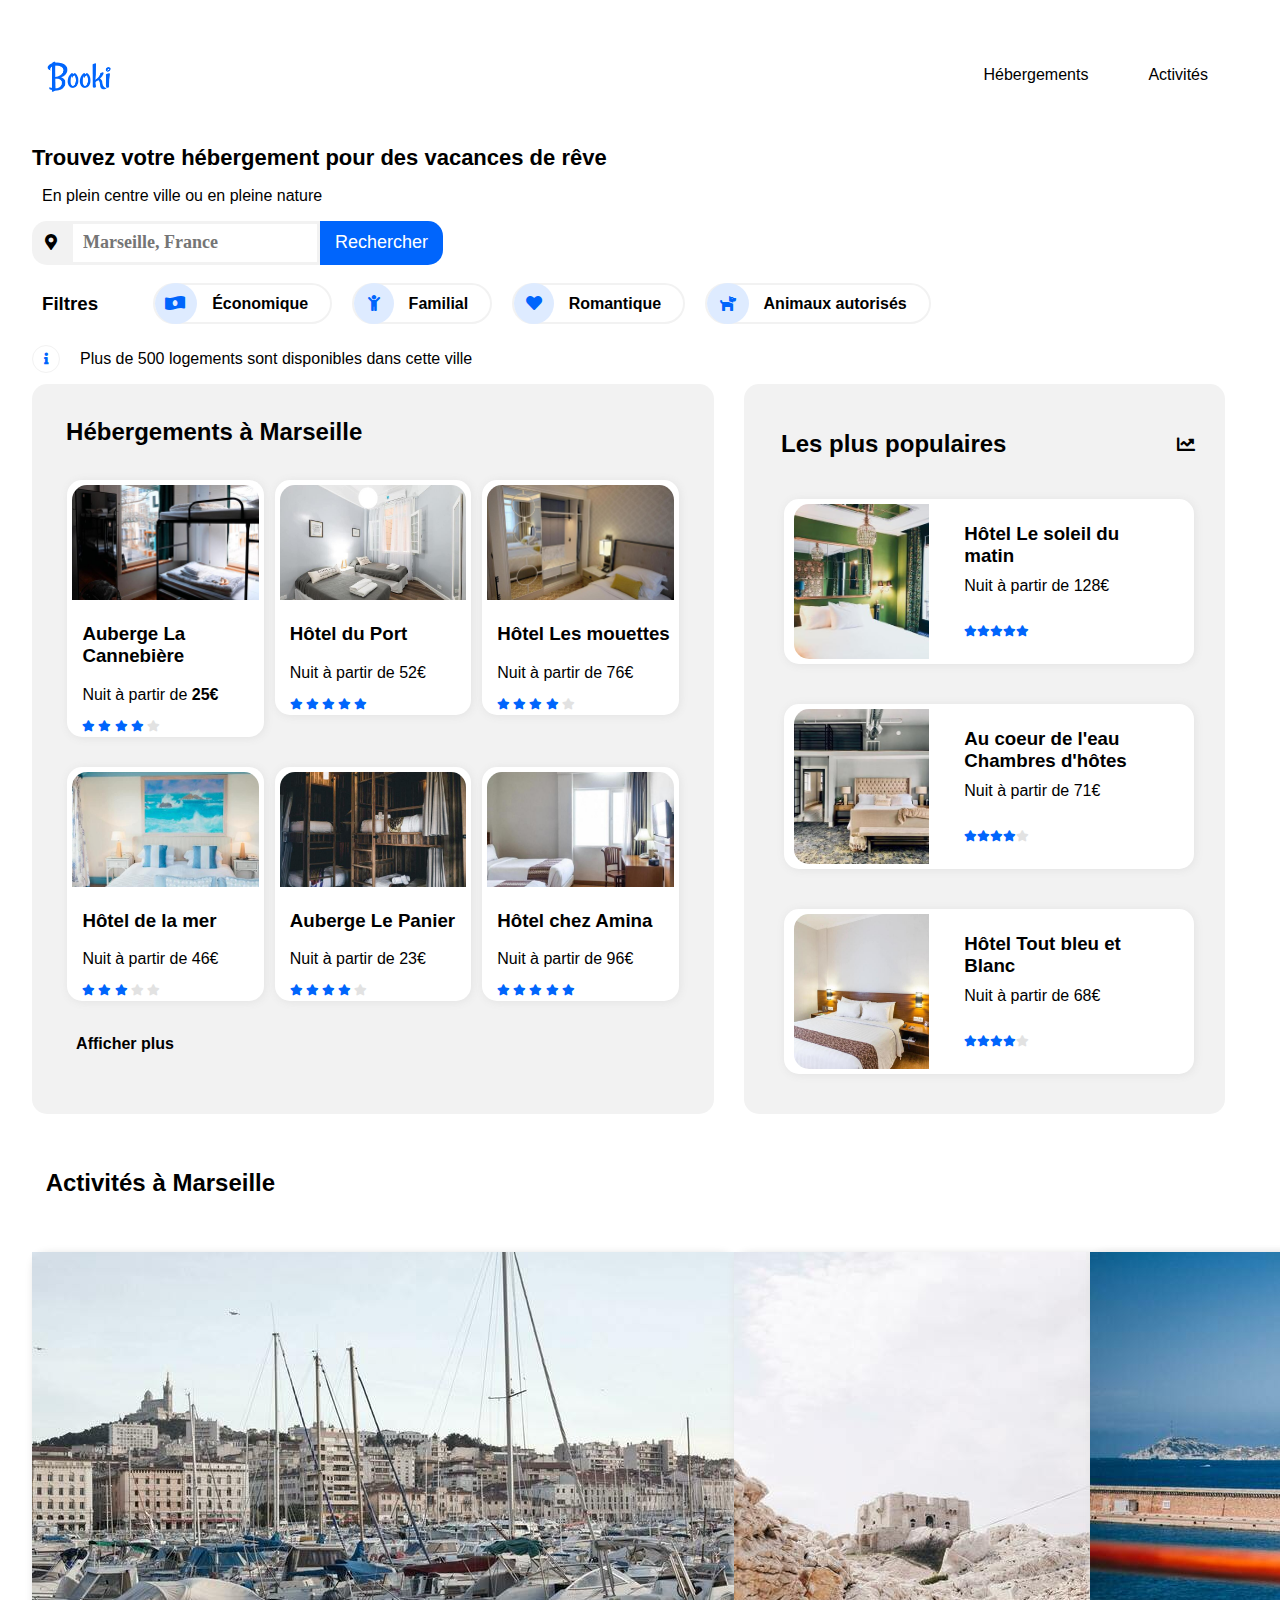
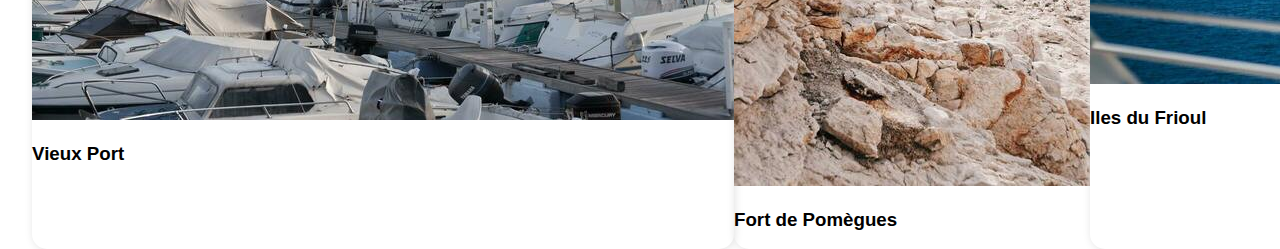
==== commit f5b17db0: "footer" ====
--- a/Booki.html
+++ b/Booki.html
@@ -1,5 +1,5 @@
 <!DOCTYPE html>
-<!-- saved from url=(0061)file:///Users/mariebarriere/Documents/GitHub/OCP2/Booki1.html -->
+<!-- saved from url=(0060)file:///Users/mariebarriere/Documents/GitHub/OCP2/index.html -->
 <html lang="fr"><head><meta http-equiv="Content-Type" content="text/html; charset=UTF-8">
     
     <meta name="viewport" content="width=device-width, initial-scale=1.0">
@@ -16,15 +16,6 @@
  */.fa.fa-glass:before{content:"\f000"}.fa.fa-meetup{font-family:"Font Awesome 5 Brands";font-weight:400}.fa.fa-star-o{font-family:"Font Awesome 5 Free";font-weight:400}.fa.fa-star-o:before{content:"\f005"}.fa.fa-close:before,.fa.fa-remove:before{content:"\f00d"}.fa.fa-gear:before{content:"\f013"}.fa.fa-trash-o{font-family:"Font Awesome 5 Free";font-weight:400}.fa.fa-trash-o:before{content:"\f2ed"}.fa.fa-file-o{font-family:"Font Awesome 5 Free";font-weight:400}.fa.fa-file-o:before{content:"\f15b"}.fa.fa-clock-o{font-family:"Font Awesome 5 Free";font-weight:400}.fa.fa-clock-o:before{content:"\f017"}.fa.fa-arrow-circle-o-down{font-family:"Font Awesome 5 Free";font-weight:400}.fa.fa-arrow-circle-o-down:before{content:"\f358"}.fa.fa-arrow-circle-o-up{font-family:"Font Awesome 5 Free";font-weight:400}.fa.fa-arrow-circle-o-up:before{content:"\f35b"}.fa.fa-play-circle-o{font-family:"Font Awesome 5 Free";font-weight:400}.fa.fa-play-circle-o:before{content:"\f144"}.fa.fa-repeat:before,.fa.fa-rotate-right:before{content:"\f01e"}.fa.fa-refresh:before{content:"\f021"}.fa.fa-list-alt{font-family:"Font Awesome 5 Free";font-weight:400}.fa.fa-dedent:before{content:"\f03b"}.fa.fa-video-camera:before{content:"\f03d"}.fa.fa-picture-o{font-family:"Font Awesome 5 Free";font-weight:400}.fa.fa-picture-o:before{content:"\f03e"}.fa.fa-photo{font-family:"Font Awesome 5 Free";font-weight:400}.fa.fa-photo:before{content:"\f03e"}.fa.fa-image{font-family:"Font Awesome 5 Free";font-weight:400}.fa.fa-image:before{content:"\f03e"}.fa.fa-pencil:before{content:"\f303"}.fa.fa-map-marker:before{content:"\f3c5"}.fa.fa-pencil-square-o{font-family:"Font Awesome 5 Free";font-weight:400}.fa.fa-pencil-square-o:before{content:"\f044"}.fa.fa-share-square-o{font-family:"Font Awesome 5 Free";font-weight:400}.fa.fa-share-square-o:before{content:"\f14d"}.fa.fa-check-square-o{font-family:"Font Awesome 5 Free";font-weight:400}.fa.fa-check-square-o:before{content:"\f14a"}.fa.fa-arrows:before{content:"\f0b2"}.fa.fa-times-circle-o{font-family:"Font Awesome 5 Free";font-weight:400}.fa.fa-times-circle-o:before{content:"\f057"}.fa.fa-check-circle-o{font-family:"Font Awesome 5 Free";font-weight:400}.fa.fa-check-circle-o:before{content:"\f058"}.fa.fa-mail-forward:before{content:"\f064"}.fa.fa-expand:before{content:"\f424"}.fa.fa-compress:before{content:"\f422"}.fa.fa-eye,.fa.fa-eye-slash{font-family:"Font Awesome 5 Free";font-weight:400}.fa.fa-warning:before{content:"\f071"}.fa.fa-calendar:before{content:"\f073"}.fa.fa-arrows-v:before{content:"\f338"}.fa.fa-arrows-h:before{content:"\f337"}.fa.fa-bar-chart{font-family:"Font Awesome 5 Free";font-weight:400}.fa.fa-bar-chart:before{content:"\f080"}.fa.fa-bar-chart-o{font-family:"Font Awesome 5 Free";font-weight:400}.fa.fa-bar-chart-o:before{content:"\f080"}.fa.fa-facebook-square,.fa.fa-twitter-square{font-family:"Font Awesome 5 Brands";font-weight:400}.fa.fa-gears:before{content:"\f085"}.fa.fa-thumbs-o-up{font-family:"Font Awesome 5 Free";font-weight:400}.fa.fa-thumbs-o-up:before{content:"\f164"}.fa.fa-thumbs-o-down{font-family:"Font Awesome 5 Free";font-weight:400}.fa.fa-thumbs-o-down:before{content:"\f165"}.fa.fa-heart-o{font-family:"Font Awesome 5 Free";font-weight:400}.fa.fa-heart-o:before{content:"\f004"}.fa.fa-sign-out:before{content:"\f2f5"}.fa.fa-linkedin-square{font-family:"Font Awesome 5 Brands";font-weight:400}.fa.fa-linkedin-square:before{content:"\f08c"}.fa.fa-thumb-tack:before{content:"\f08d"}.fa.fa-external-link:before{content:"\f35d"}.fa.fa-sign-in:before{content:"\f2f6"}.fa.fa-github-square{font-family:"Font Awesome 5 Brands";font-weight:400}.fa.fa-lemon-o{font-family:"Font Awesome 5 Free";font-weight:400}.fa.fa-lemon-o:before{content:"\f094"}.fa.fa-square-o{font-family:"Font Awesome 5 Free";font-weight:400}.fa.fa-square-o:before{content:"\f0c8"}.fa.fa-bookmark-o{font-family:"Font Awesome 5 Free";font-weight:400}.fa.fa-bookmark-o:before{content:"\f02e"}.fa.fa-facebook,.fa.fa-twitter{font-family:"Font Awesome 5 Brands";font-weight:400}.fa.fa-facebook:before{content:"\f39e"}.fa.fa-facebook-f{font-family:"Font Awesome 5 Brands";font-weight:400}.fa.fa-facebook-f:before{content:"\f39e"}.fa.fa-github{font-family:"Font Awesome 5 Brands";font-weight:400}.fa.fa-credit-card{font-family:"Font Awesome 5 Free";font-weight:400}.fa.fa-feed:before{content:"\f09e"}.fa.fa-hdd-o{font-family:"Font Awesome 5 Free";font-weight:400}.fa.fa-hdd-o:before{content:"\f0a0"}.fa.fa-hand-o-right{font-family:"Font Awesome 5 Free";font-weight:400}.fa.fa-hand-o-right:before{content:"\f0a4"}.fa.fa-hand-o-left{font-family:"Font Awesome 5 Free";font-weight:400}.fa.fa-hand-o-left:before{content:"\f0a5"}.fa.fa-hand-o-up{font-family:"Font Awesome 5 Free";font-weight:400}.fa.fa-hand-o-up:before{content:"\f0a6"}.fa.fa-hand-o-down{font-family:"Font Awesome 5 Free";font-weight:400}.fa.fa-hand-o-down:before{content:"\f0a7"}.fa.fa-arrows-alt:before{content:"\f31e"}.fa.fa-group:before{content:"\f0c0"}.fa.fa-chain:before{content:"\f0c1"}.fa.fa-scissors:before{content:"\f0c4"}.fa.fa-files-o{font-family:"Font Awesome 5 Free";font-weight:400}.fa.fa-files-o:before{content:"\f0c5"}.fa.fa-floppy-o{font-family:"Font Awesome 5 Free";font-weight:400}.fa.fa-floppy-o:before{content:"\f0c7"}.fa.fa-navicon:before,.fa.fa-reorder:before{content:"\f0c9"}.fa.fa-google-plus,.fa.fa-google-plus-square,.fa.fa-pinterest,.fa.fa-pinterest-square{font-family:"Font Awesome 5 Brands";font-weight:400}.fa.fa-google-plus:before{content:"\f0d5"}.fa.fa-money{font-family:"Font Awesome 5 Free";font-weight:400}.fa.fa-money:before{content:"\f3d1"}.fa.fa-unsorted:before{content:"\f0dc"}.fa.fa-sort-desc:before{content:"\f0dd"}.fa.fa-sort-asc:before{content:"\f0de"}.fa.fa-linkedin{font-family:"Font Awesome 5 Brands";font-weight:400}.fa.fa-linkedin:before{content:"\f0e1"}.fa.fa-rotate-left:before{content:"\f0e2"}.fa.fa-legal:before{content:"\f0e3"}.fa.fa-dashboard:before,.fa.fa-tachometer:before{content:"\f3fd"}.fa.fa-comment-o{font-family:"Font Awesome 5 Free";font-weight:400}.fa.fa-comment-o:before{content:"\f075"}.fa.fa-comments-o{font-family:"Font Awesome 5 Free";font-weight:400}.fa.fa-comments-o:before{content:"\f086"}.fa.fa-flash:before{content:"\f0e7"}.fa.fa-clipboard,.fa.fa-paste{font-family:"Font Awesome 5 Free";font-weight:400}.fa.fa-paste:before{content:"\f328"}.fa.fa-lightbulb-o{font-family:"Font Awesome 5 Free";font-weight:400}.fa.fa-lightbulb-o:before{content:"\f0eb"}.fa.fa-exchange:before{content:"\f362"}.fa.fa-cloud-download:before{content:"\f381"}.fa.fa-cloud-upload:before{content:"\f382"}.fa.fa-bell-o{font-family:"Font Awesome 5 Free";font-weight:400}.fa.fa-bell-o:before{content:"\f0f3"}.fa.fa-cutlery:before{content:"\f2e7"}.fa.fa-file-text-o{font-family:"Font Awesome 5 Free";font-weight:400}.fa.fa-file-text-o:before{content:"\f15c"}.fa.fa-building-o{font-family:"Font Awesome 5 Free";font-weight:400}.fa.fa-building-o:before{content:"\f1ad"}.fa.fa-hospital-o{font-family:"Font Awesome 5 Free";font-weight:400}.fa.fa-hospital-o:before{content:"\f0f8"}.fa.fa-tablet:before{content:"\f3fa"}.fa.fa-mobile-phone:before,.fa.fa-mobile:before{content:"\f3cd"}.fa.fa-circle-o{font-family:"Font Awesome 5 Free";font-weight:400}.fa.fa-circle-o:before{content:"\f111"}.fa.fa-mail-reply:before{content:"\f3e5"}.fa.fa-github-alt{font-family:"Font Awesome 5 Brands";font-weight:400}.fa.fa-folder-o{font-family:"Font Awesome 5 Free";font-weight:400}.fa.fa-folder-o:before{content:"\f07b"}.fa.fa-folder-open-o{font-family:"Font Awesome 5 Free";font-weight:400}.fa.fa-folder-open-o:before{content:"\f07c"}.fa.fa-smile-o{font-family:"Font Awesome 5 Free";font-weight:400}.fa.fa-smile-o:before{content:"\f118"}.fa.fa-frown-o{font-family:"Font Awesome 5 Free";font-weight:400}.fa.fa-frown-o:before{content:"\f119"}.fa.fa-meh-o{font-family:"Font Awesome 5 Free";font-weight:400}.fa.fa-meh-o:before{content:"\f11a"}.fa.fa-keyboard-o{font-family:"Font Awesome 5 Free";font-weight:400}.fa.fa-keyboard-o:before{content:"\f11c"}.fa.fa-flag-o{font-family:"Font Awesome 5 Free";font-weight:400}.fa.fa-flag-o:before{content:"\f024"}.fa.fa-mail-reply-all:before{content:"\f122"}.fa.fa-star-half-o{font-family:"Font Awesome 5 Free";font-weight:400}.fa.fa-star-half-o:before{content:"\f089"}.fa.fa-star-half-empty{font-family:"Font Awesome 5 Free";font-weight:400}.fa.fa-star-half-empty:before{content:"\f089"}.fa.fa-star-half-full{font-family:"Font Awesome 5 Free";font-weight:400}.fa.fa-star-half-full:before{content:"\f089"}.fa.fa-code-fork:before{content:"\f126"}.fa.fa-chain-broken:before{content:"\f127"}.fa.fa-shield:before{content:"\f3ed"}.fa.fa-calendar-o{font-family:"Font Awesome 5 Free";font-weight:400}.fa.fa-calendar-o:before{content:"\f133"}.fa.fa-css3,.fa.fa-html5,.fa.fa-maxcdn{font-family:"Font Awesome 5 Brands";font-weight:400}.fa.fa-ticket:before{content:"\f3ff"}.fa.fa-minus-square-o{font-family:"Font Awesome 5 Free";font-weight:400}.fa.fa-minus-square-o:before{content:"\f146"}.fa.fa-level-up:before{content:"\f3bf"}.fa.fa-level-down:before{content:"\f3be"}.fa.fa-pencil-square:before{content:"\f14b"}.fa.fa-external-link-square:before{content:"\f360"}.fa.fa-compass{font-family:"Font Awesome 5 Free";font-weight:400}.fa.fa-caret-square-o-down{font-family:"Font Awesome 5 Free";font-weight:400}.fa.fa-caret-square-o-down:before{content:"\f150"}.fa.fa-toggle-down{font-family:"Font Awesome 5 Free";font-weight:400}.fa.fa-toggle-down:before{content:"\f150"}.fa.fa-caret-square-o-up{font-family:"Font Awesome 5 Free";font-weight:400}.fa.fa-caret-square-o-up:before{content:"\f151"}.fa.fa-toggle-up{font-family:"Font Awesome 5 Free";font-weight:400}.fa.fa-toggle-up:before{content:"\f151"}.fa.fa-caret-square-o-right{font-family:"Font Awesome 5 Free";font-weight:400}.fa.fa-caret-square-o-right:before{content:"\f152"}.fa.fa-toggle-right{font-family:"Font Awesome 5 Free";font-weight:400}.fa.fa-toggle-right:before{content:"\f152"}.fa.fa-eur:before,.fa.fa-euro:before{content:"\f153"}.fa.fa-gbp:before{content:"\f154"}.fa.fa-dollar:before,.fa.fa-usd:before{content:"\f155"}.fa.fa-inr:before,.fa.fa-rupee:before{content:"\f156"}.fa.fa-cny:before,.fa.fa-jpy:before,.fa.fa-rmb:before,.fa.fa-yen:before{content:"\f157"}.fa.fa-rouble:before,.fa.fa-rub:before,.fa.fa-ruble:before{content:"\f158"}.fa.fa-krw:before,.fa.fa-won:before{content:"\f159"}.fa.fa-bitcoin,.fa.fa-btc{font-family:"Font Awesome 5 Brands";font-weight:400}.fa.fa-bitcoin:before{content:"\f15a"}.fa.fa-file-text:before{content:"\f15c"}.fa.fa-sort-alpha-asc:before{content:"\f15d"}.fa.fa-sort-alpha-desc:before{content:"\f881"}.fa.fa-sort-amount-asc:before{content:"\f160"}.fa.fa-sort-amount-desc:before{content:"\f884"}.fa.fa-sort-numeric-asc:before{content:"\f162"}.fa.fa-sort-numeric-desc:before{content:"\f886"}.fa.fa-xing,.fa.fa-xing-square,.fa.fa-youtube,.fa.fa-youtube-play,.fa.fa-youtube-square{font-family:"Font Awesome 5 Brands";font-weight:400}.fa.fa-youtube-play:before{content:"\f167"}.fa.fa-adn,.fa.fa-bitbucket,.fa.fa-bitbucket-square,.fa.fa-dropbox,.fa.fa-flickr,.fa.fa-instagram,.fa.fa-stack-overflow{font-family:"Font Awesome 5 Brands";font-weight:400}.fa.fa-bitbucket-square:before{content:"\f171"}.fa.fa-tumblr,.fa.fa-tumblr-square{font-family:"Font Awesome 5 Brands";font-weight:400}.fa.fa-long-arrow-down:before{content:"\f309"}.fa.fa-long-arrow-up:before{content:"\f30c"}.fa.fa-long-arrow-left:before{content:"\f30a"}.fa.fa-long-arrow-right:before{content:"\f30b"}.fa.fa-android,.fa.fa-apple,.fa.fa-dribbble,.fa.fa-foursquare,.fa.fa-gittip,.fa.fa-gratipay,.fa.fa-linux,.fa.fa-skype,.fa.fa-trello,.fa.fa-windows{font-family:"Font Awesome 5 Brands";font-weight:400}.fa.fa-gittip:before{content:"\f184"}.fa.fa-sun-o{font-family:"Font Awesome 5 Free";font-weight:400}.fa.fa-sun-o:before{content:"\f185"}.fa.fa-moon-o{font-family:"Font Awesome 5 Free";font-weight:400}.fa.fa-moon-o:before{content:"\f186"}.fa.fa-pagelines,.fa.fa-renren,.fa.fa-stack-exchange,.fa.fa-vk,.fa.fa-weibo{font-family:"Font Awesome 5 Brands";font-weight:400}.fa.fa-arrow-circle-o-right{font-family:"Font Awesome 5 Free";font-weight:400}.fa.fa-arrow-circle-o-right:before{content:"\f35a"}.fa.fa-arrow-circle-o-left{font-family:"Font Awesome 5 Free";font-weight:400}.fa.fa-arrow-circle-o-left:before{content:"\f359"}.fa.fa-caret-square-o-left{font-family:"Font Awesome 5 Free";font-weight:400}.fa.fa-caret-square-o-left:before{content:"\f191"}.fa.fa-toggle-left{font-family:"Font Awesome 5 Free";font-weight:400}.fa.fa-toggle-left:before{content:"\f191"}.fa.fa-dot-circle-o{font-family:"Font Awesome 5 Free";font-weight:400}.fa.fa-dot-circle-o:before{content:"\f192"}.fa.fa-vimeo-square{font-family:"Font Awesome 5 Brands";font-weight:400}.fa.fa-try:before,.fa.fa-turkish-lira:before{content:"\f195"}.fa.fa-plus-square-o{font-family:"Font Awesome 5 Free";font-weight:400}.fa.fa-plus-square-o:before{content:"\f0fe"}.fa.fa-openid,.fa.fa-slack,.fa.fa-wordpress{font-family:"Font Awesome 5 Brands";font-weight:400}.fa.fa-bank:before,.fa.fa-institution:before{content:"\f19c"}.fa.fa-mortar-board:before{content:"\f19d"}.fa.fa-delicious,.fa.fa-digg,.fa.fa-drupal,.fa.fa-google,.fa.fa-joomla,.fa.fa-pied-piper-alt,.fa.fa-pied-piper-pp,.fa.fa-reddit,.fa.fa-reddit-square,.fa.fa-stumbleupon,.fa.fa-stumbleupon-circle,.fa.fa-yahoo{font-family:"Font Awesome 5 Brands";font-weight:400}.fa.fa-spoon:before{content:"\f2e5"}.fa.fa-behance,.fa.fa-behance-square,.fa.fa-steam,.fa.fa-steam-square{font-family:"Font Awesome 5 Brands";font-weight:400}.fa.fa-automobile:before{content:"\f1b9"}.fa.fa-envelope-o{font-family:"Font Awesome 5 Free";font-weight:400}.fa.fa-envelope-o:before{content:"\f0e0"}.fa.fa-deviantart,.fa.fa-soundcloud,.fa.fa-spotify{font-family:"Font Awesome 5 Brands";font-weight:400}.fa.fa-file-pdf-o{font-family:"Font Awesome 5 Free";font-weight:400}.fa.fa-file-pdf-o:before{content:"\f1c1"}.fa.fa-file-word-o{font-family:"Font Awesome 5 Free";font-weight:400}.fa.fa-file-word-o:before{content:"\f1c2"}.fa.fa-file-excel-o{font-family:"Font Awesome 5 Free";font-weight:400}.fa.fa-file-excel-o:before{content:"\f1c3"}.fa.fa-file-powerpoint-o{font-family:"Font Awesome 5 Free";font-weight:400}.fa.fa-file-powerpoint-o:before{content:"\f1c4"}.fa.fa-file-image-o{font-family:"Font Awesome 5 Free";font-weight:400}.fa.fa-file-image-o:before{content:"\f1c5"}.fa.fa-file-photo-o{font-family:"Font Awesome 5 Free";font-weight:400}.fa.fa-file-photo-o:before{content:"\f1c5"}.fa.fa-file-picture-o{font-family:"Font Awesome 5 Free";font-weight:400}.fa.fa-file-picture-o:before{content:"\f1c5"}.fa.fa-file-archive-o{font-family:"Font Awesome 5 Free";font-weight:400}.fa.fa-file-archive-o:before{content:"\f1c6"}.fa.fa-file-zip-o{font-family:"Font Awesome 5 Free";font-weight:400}.fa.fa-file-zip-o:before{content:"\f1c6"}.fa.fa-file-audio-o{font-family:"Font Awesome 5 Free";font-weight:400}.fa.fa-file-audio-o:before{content:"\f1c7"}.fa.fa-file-sound-o{font-family:"Font Awesome 5 Free";font-weight:400}.fa.fa-file-sound-o:before{content:"\f1c7"}.fa.fa-file-video-o{font-family:"Font Awesome 5 Free";font-weight:400}.fa.fa-file-video-o:before{content:"\f1c8"}.fa.fa-file-movie-o{font-family:"Font Awesome 5 Free";font-weight:400}.fa.fa-file-movie-o:before{content:"\f1c8"}.fa.fa-file-code-o{font-family:"Font Awesome 5 Free";font-weight:400}.fa.fa-file-code-o:before{content:"\f1c9"}.fa.fa-codepen,.fa.fa-jsfiddle,.fa.fa-vine{font-family:"Font Awesome 5 Brands";font-weight:400}.fa.fa-life-bouy,.fa.fa-life-ring{font-family:"Font Awesome 5 Free";font-weight:400}.fa.fa-life-bouy:before{content:"\f1cd"}.fa.fa-life-buoy{font-family:"Font Awesome 5 Free";font-weight:400}.fa.fa-life-buoy:before{content:"\f1cd"}.fa.fa-life-saver{font-family:"Font Awesome 5 Free";font-weight:400}.fa.fa-life-saver:before{content:"\f1cd"}.fa.fa-support{font-family:"Font Awesome 5 Free";font-weight:400}.fa.fa-support:before{content:"\f1cd"}.fa.fa-circle-o-notch:before{content:"\f1ce"}.fa.fa-ra,.fa.fa-rebel{font-family:"Font Awesome 5 Brands";font-weight:400}.fa.fa-ra:before{content:"\f1d0"}.fa.fa-resistance{font-family:"Font Awesome 5 Brands";font-weight:400}.fa.fa-resistance:before{content:"\f1d0"}.fa.fa-empire,.fa.fa-ge{font-family:"Font Awesome 5 Brands";font-weight:400}.fa.fa-ge:before{content:"\f1d1"}.fa.fa-git,.fa.fa-git-square,.fa.fa-hacker-news,.fa.fa-y-combinator-square{font-family:"Font Awesome 5 Brands";font-weight:400}.fa.fa-y-combinator-square:before{content:"\f1d4"}.fa.fa-yc-square{font-family:"Font Awesome 5 Brands";font-weight:400}.fa.fa-yc-square:before{content:"\f1d4"}.fa.fa-qq,.fa.fa-tencent-weibo,.fa.fa-wechat,.fa.fa-weixin{font-family:"Font Awesome 5 Brands";font-weight:400}.fa.fa-wechat:before{content:"\f1d7"}.fa.fa-send:before{content:"\f1d8"}.fa.fa-paper-plane-o{font-family:"Font Awesome 5 Free";font-weight:400}.fa.fa-paper-plane-o:before{content:"\f1d8"}.fa.fa-send-o{font-family:"Font Awesome 5 Free";font-weight:400}.fa.fa-send-o:before{content:"\f1d8"}.fa.fa-circle-thin{font-family:"Font Awesome 5 Free";font-weight:400}.fa.fa-circle-thin:before{content:"\f111"}.fa.fa-header:before{content:"\f1dc"}.fa.fa-sliders:before{content:"\f1de"}.fa.fa-futbol-o{font-family:"Font Awesome 5 Free";font-weight:400}.fa.fa-futbol-o:before{content:"\f1e3"}.fa.fa-soccer-ball-o{font-family:"Font Awesome 5 Free";font-weight:400}.fa.fa-soccer-ball-o:before{content:"\f1e3"}.fa.fa-slideshare,.fa.fa-twitch,.fa.fa-yelp{font-family:"Font Awesome 5 Brands";font-weight:400}.fa.fa-newspaper-o{font-family:"Font Awesome 5 Free";font-weight:400}.fa.fa-newspaper-o:before{content:"\f1ea"}.fa.fa-cc-amex,.fa.fa-cc-discover,.fa.fa-cc-mastercard,.fa.fa-cc-paypal,.fa.fa-cc-stripe,.fa.fa-cc-visa,.fa.fa-google-wallet,.fa.fa-paypal{font-family:"Font Awesome 5 Brands";font-weight:400}.fa.fa-bell-slash-o{font-family:"Font Awesome 5 Free";font-weight:400}.fa.fa-bell-slash-o:before{content:"\f1f6"}.fa.fa-trash:before{content:"\f2ed"}.fa.fa-copyright{font-family:"Font Awesome 5 Free";font-weight:400}.fa.fa-eyedropper:before{content:"\f1fb"}.fa.fa-area-chart:before{content:"\f1fe"}.fa.fa-pie-chart:before{content:"\f200"}.fa.fa-line-chart:before{content:"\f201"}.fa.fa-angellist,.fa.fa-ioxhost,.fa.fa-lastfm,.fa.fa-lastfm-square{font-family:"Font Awesome 5 Brands";font-weight:400}.fa.fa-cc{font-family:"Font Awesome 5 Free";font-weight:400}.fa.fa-cc:before{content:"\f20a"}.fa.fa-ils:before,.fa.fa-shekel:before,.fa.fa-sheqel:before{content:"\f20b"}.fa.fa-meanpath{font-family:"Font Awesome 5 Brands";font-weight:400}.fa.fa-meanpath:before{content:"\f2b4"}.fa.fa-buysellads,.fa.fa-connectdevelop,.fa.fa-dashcube,.fa.fa-forumbee,.fa.fa-leanpub,.fa.fa-sellsy,.fa.fa-shirtsinbulk,.fa.fa-simplybuilt,.fa.fa-skyatlas{font-family:"Font Awesome 5 Brands";font-weight:400}.fa.fa-diamond{font-family:"Font Awesome 5 Free";font-weight:400}.fa.fa-diamond:before{content:"\f3a5"}.fa.fa-intersex:before{content:"\f224"}.fa.fa-facebook-official{font-family:"Font Awesome 5 Brands";font-weight:400}.fa.fa-facebook-official:before{content:"\f09a"}.fa.fa-pinterest-p,.fa.fa-whatsapp{font-family:"Font Awesome 5 Brands";font-weight:400}.fa.fa-hotel:before{content:"\f236"}.fa.fa-medium,.fa.fa-viacoin,.fa.fa-y-combinator,.fa.fa-yc{font-family:"Font Awesome 5 Brands";font-weight:400}.fa.fa-yc:before{content:"\f23b"}.fa.fa-expeditedssl,.fa.fa-opencart,.fa.fa-optin-monster{font-family:"Font Awesome 5 Brands";font-weight:400}.fa.fa-battery-4:before,.fa.fa-battery:before{content:"\f240"}.fa.fa-battery-3:before{content:"\f241"}.fa.fa-battery-2:before{content:"\f242"}.fa.fa-battery-1:before{content:"\f243"}.fa.fa-battery-0:before{content:"\f244"}.fa.fa-object-group,.fa.fa-object-ungroup,.fa.fa-sticky-note-o{font-family:"Font Awesome 5 Free";font-weight:400}.fa.fa-sticky-note-o:before{content:"\f249"}.fa.fa-cc-diners-club,.fa.fa-cc-jcb{font-family:"Font Awesome 5 Brands";font-weight:400}.fa.fa-clone,.fa.fa-hourglass-o{font-family:"Font Awesome 5 Free";font-weight:400}.fa.fa-hourglass-o:before{content:"\f254"}.fa.fa-hourglass-1:before{content:"\f251"}.fa.fa-hourglass-2:before{content:"\f252"}.fa.fa-hourglass-3:before{content:"\f253"}.fa.fa-hand-rock-o{font-family:"Font Awesome 5 Free";font-weight:400}.fa.fa-hand-rock-o:before{content:"\f255"}.fa.fa-hand-grab-o{font-family:"Font Awesome 5 Free";font-weight:400}.fa.fa-hand-grab-o:before{content:"\f255"}.fa.fa-hand-paper-o{font-family:"Font Awesome 5 Free";font-weight:400}.fa.fa-hand-paper-o:before{content:"\f256"}.fa.fa-hand-stop-o{font-family:"Font Awesome 5 Free";font-weight:400}.fa.fa-hand-stop-o:before{content:"\f256"}.fa.fa-hand-scissors-o{font-family:"Font Awesome 5 Free";font-weight:400}.fa.fa-hand-scissors-o:before{content:"\f257"}.fa.fa-hand-lizard-o{font-family:"Font Awesome 5 Free";font-weight:400}.fa.fa-hand-lizard-o:before{content:"\f258"}.fa.fa-hand-spock-o{font-family:"Font Awesome 5 Free";font-weight:400}.fa.fa-hand-spock-o:before{content:"\f259"}.fa.fa-hand-pointer-o{font-family:"Font Awesome 5 Free";font-weight:400}.fa.fa-hand-pointer-o:before{content:"\f25a"}.fa.fa-hand-peace-o{font-family:"Font Awesome 5 Free";font-weight:400}.fa.fa-hand-peace-o:before{content:"\f25b"}.fa.fa-registered{font-family:"Font Awesome 5 Free";font-weight:400}.fa.fa-chrome,.fa.fa-creative-commons,.fa.fa-firefox,.fa.fa-get-pocket,.fa.fa-gg,.fa.fa-gg-circle,.fa.fa-internet-explorer,.fa.fa-odnoklassniki,.fa.fa-odnoklassniki-square,.fa.fa-opera,.fa.fa-safari,.fa.fa-wikipedia-w{font-family:"Font Awesome 5 Brands";font-weight:400}.fa.fa-television:before{content:"\f26c"}.fa.fa-500px,.fa.fa-amazon,.fa.fa-contao{font-family:"Font Awesome 5 Brands";font-weight:400}.fa.fa-calendar-plus-o{font-family:"Font Awesome 5 Free";font-weight:400}.fa.fa-calendar-plus-o:before{content:"\f271"}.fa.fa-calendar-minus-o{font-family:"Font Awesome 5 Free";font-weight:400}.fa.fa-calendar-minus-o:before{content:"\f272"}.fa.fa-calendar-times-o{font-family:"Font Awesome 5 Free";font-weight:400}.fa.fa-calendar-times-o:before{content:"\f273"}.fa.fa-calendar-check-o{font-family:"Font Awesome 5 Free";font-weight:400}.fa.fa-calendar-check-o:before{content:"\f274"}.fa.fa-map-o{font-family:"Font Awesome 5 Free";font-weight:400}.fa.fa-map-o:before{content:"\f279"}.fa.fa-commenting:before{content:"\f4ad"}.fa.fa-commenting-o{font-family:"Font Awesome 5 Free";font-weight:400}.fa.fa-commenting-o:before{content:"\f4ad"}.fa.fa-houzz,.fa.fa-vimeo{font-family:"Font Awesome 5 Brands";font-weight:400}.fa.fa-vimeo:before{content:"\f27d"}.fa.fa-black-tie,.fa.fa-edge,.fa.fa-fonticons,.fa.fa-reddit-alien{font-family:"Font Awesome 5 Brands";font-weight:400}.fa.fa-credit-card-alt:before{content:"\f09d"}.fa.fa-codiepie,.fa.fa-fort-awesome,.fa.fa-mixcloud,.fa.fa-modx,.fa.fa-product-hunt,.fa.fa-scribd,.fa.fa-usb{font-family:"Font Awesome 5 Brands";font-weight:400}.fa.fa-pause-circle-o{font-family:"Font Awesome 5 Free";font-weight:400}.fa.fa-pause-circle-o:before{content:"\f28b"}.fa.fa-stop-circle-o{font-family:"Font Awesome 5 Free";font-weight:400}.fa.fa-stop-circle-o:before{content:"\f28d"}.fa.fa-bluetooth,.fa.fa-bluetooth-b,.fa.fa-envira,.fa.fa-gitlab,.fa.fa-wheelchair-alt,.fa.fa-wpbeginner,.fa.fa-wpforms{font-family:"Font Awesome 5 Brands";font-weight:400}.fa.fa-wheelchair-alt:before{content:"\f368"}.fa.fa-question-circle-o{font-family:"Font Awesome 5 Free";font-weight:400}.fa.fa-question-circle-o:before{content:"\f059"}.fa.fa-volume-control-phone:before{content:"\f2a0"}.fa.fa-asl-interpreting:before{content:"\f2a3"}.fa.fa-deafness:before,.fa.fa-hard-of-hearing:before{content:"\f2a4"}.fa.fa-glide,.fa.fa-glide-g{font-family:"Font Awesome 5 Brands";font-weight:400}.fa.fa-signing:before{content:"\f2a7"}.fa.fa-first-order,.fa.fa-google-plus-official,.fa.fa-pied-piper,.fa.fa-snapchat,.fa.fa-snapchat-ghost,.fa.fa-snapchat-square,.fa.fa-themeisle,.fa.fa-viadeo,.fa.fa-viadeo-square,.fa.fa-yoast{font-family:"Font Awesome 5 Brands";font-weight:400}.fa.fa-google-plus-official:before{content:"\f2b3"}.fa.fa-google-plus-circle{font-family:"Font Awesome 5 Brands";font-weight:400}.fa.fa-google-plus-circle:before{content:"\f2b3"}.fa.fa-fa,.fa.fa-font-awesome{font-family:"Font Awesome 5 Brands";font-weight:400}.fa.fa-fa:before{content:"\f2b4"}.fa.fa-handshake-o{font-family:"Font Awesome 5 Free";font-weight:400}.fa.fa-handshake-o:before{content:"\f2b5"}.fa.fa-envelope-open-o{font-family:"Font Awesome 5 Free";font-weight:400}.fa.fa-envelope-open-o:before{content:"\f2b6"}.fa.fa-linode{font-family:"Font Awesome 5 Brands";font-weight:400}.fa.fa-address-book-o{font-family:"Font Awesome 5 Free";font-weight:400}.fa.fa-address-book-o:before{content:"\f2b9"}.fa.fa-vcard:before{content:"\f2bb"}.fa.fa-address-card-o{font-family:"Font Awesome 5 Free";font-weight:400}.fa.fa-address-card-o:before{content:"\f2bb"}.fa.fa-vcard-o{font-family:"Font Awesome 5 Free";font-weight:400}.fa.fa-vcard-o:before{content:"\f2bb"}.fa.fa-user-circle-o{font-family:"Font Awesome 5 Free";font-weight:400}.fa.fa-user-circle-o:before{content:"\f2bd"}.fa.fa-user-o{font-family:"Font Awesome 5 Free";font-weight:400}.fa.fa-user-o:before{content:"\f007"}.fa.fa-id-badge{font-family:"Font Awesome 5 Free";font-weight:400}.fa.fa-drivers-license:before{content:"\f2c2"}.fa.fa-id-card-o{font-family:"Font Awesome 5 Free";font-weight:400}.fa.fa-id-card-o:before{content:"\f2c2"}.fa.fa-drivers-license-o{font-family:"Font Awesome 5 Free";font-weight:400}.fa.fa-drivers-license-o:before{content:"\f2c2"}.fa.fa-free-code-camp,.fa.fa-quora,.fa.fa-telegram{font-family:"Font Awesome 5 Brands";font-weight:400}.fa.fa-thermometer-4:before,.fa.fa-thermometer:before{content:"\f2c7"}.fa.fa-thermometer-3:before{content:"\f2c8"}.fa.fa-thermometer-2:before{content:"\f2c9"}.fa.fa-thermometer-1:before{content:"\f2ca"}.fa.fa-thermometer-0:before{content:"\f2cb"}.fa.fa-bathtub:before,.fa.fa-s15:before{content:"\f2cd"}.fa.fa-window-maximize,.fa.fa-window-restore{font-family:"Font Awesome 5 Free";font-weight:400}.fa.fa-times-rectangle:before{content:"\f410"}.fa.fa-window-close-o{font-family:"Font Awesome 5 Free";font-weight:400}.fa.fa-window-close-o:before{content:"\f410"}.fa.fa-times-rectangle-o{font-family:"Font Awesome 5 Free";font-weight:400}.fa.fa-times-rectangle-o:before{content:"\f410"}.fa.fa-bandcamp,.fa.fa-eercast,.fa.fa-etsy,.fa.fa-grav,.fa.fa-imdb,.fa.fa-ravelry{font-family:"Font Awesome 5 Brands";font-weight:400}.fa.fa-eercast:before{content:"\f2da"}.fa.fa-snowflake-o{font-family:"Font Awesome 5 Free";font-weight:400}.fa.fa-snowflake-o:before{content:"\f2dc"}.fa.fa-superpowers,.fa.fa-wpexplorer{font-family:"Font Awesome 5 Brands";font-weight:400}.fa.fa-cab:before{content:"\f1ba"}</style><style media="all" id="fa-main">/*!
  * Font Awesome Free 5.15.4 by @fontawesome - https://fontawesome.com
  * License - https://fontawesome.com/license/free (Icons: CC BY 4.0, Fonts: SIL OFL 1.1, Code: MIT License)
- */.fa,.fab,.fad,.fal,.far,.fas{-moz-osx-font-smoothing:grayscale;-webkit-font-smoothing:antialiased;display:inline-block;font-style:normal;font-variant:normal;text-rendering:auto;line-height:1}.fa-lg{font-size:1.33333em;line-height:.75em;vertical-align:-.0667em}.fa-xs{font-size:.75em}.fa-sm{font-size:.875em}.fa-1x{font-size:1em}.fa-2x{font-size:2em}.fa-3x{font-size:3em}.fa-4x{font-size:4em}.fa-5x{font-size:5em}.fa-6x{font-size:6em}.fa-7x{font-size:7em}.fa-8x{font-size:8em}.fa-9x{font-size:9em}.fa-10x{font-size:10em}.fa-fw{text-align:center;width:1.25em}.fa-ul{list-style-type:none;margin-left:2.5em;padding-left:0}.fa-ul>li{position:relative}.fa-li{left:-2em;position:absolute;text-align:center;width:2em;line-height:inherit}.fa-border{border:.08em solid #eee;border-radius:.1em;padding:.2em .25em .15em}.fa-pull-left{float:left}.fa-pull-right{float:right}.fa.fa-pull-left,.fab.fa-pull-left,.fal.fa-pull-left,.far.fa-pull-left,.fas.fa-pull-left{margin-right:.3em}.fa.fa-pull-right,.fab.fa-pull-right,.fal.fa-pull-right,.far.fa-pull-right,.fas.fa-pull-right{margin-left:.3em}.fa-spin{-webkit-animation:fa-spin 2s linear infinite;animation:fa-spin 2s linear infinite}.fa-pulse{-webkit-animation:fa-spin 1s steps(8) infinite;animation:fa-spin 1s steps(8) infinite}@-webkit-keyframes fa-spin{0%{-webkit-transform:rotate(0deg);transform:rotate(0deg)}to{-webkit-transform:rotate(1turn);transform:rotate(1turn)}}@keyframes fa-spin{0%{-webkit-transform:rotate(0deg);transform:rotate(0deg)}to{-webkit-transform:rotate(1turn);transform:rotate(1turn)}}.fa-rotate-90{-ms-filter:"progid:DXImageTransform.Microsoft.BasicImage(rotation=1)";-webkit-transform:rotate(90deg);transform:rotate(90deg)}.fa-rotate-180{-ms-filter:"progid:DXImageTransform.Microsoft.BasicImage(rotation=2)";-webkit-transform:rotate(180deg);transform:rotate(180deg)}.fa-rotate-270{-ms-filter:"progid:DXImageTransform.Microsoft.BasicImage(rotation=3)";-webkit-transform:rotate(270deg);transform:rotate(270deg)}.fa-flip-horizontal{-ms-filter:"progid:DXImageTransform.Microsoft.BasicImage(rotation=0, mirror=1)";-webkit-transform:scaleX(-1);transform:scaleX(-1)}.fa-flip-vertical{-webkit-transform:scaleY(-1);transform:scaleY(-1)}.fa-flip-both,.fa-flip-horizontal.fa-flip-vertical,.fa-flip-vertical{-ms-filter:"progid:DXImageTransform.Microsoft.BasicImage(rotation=2, mirror=1)"}.fa-flip-both,.fa-flip-horizontal.fa-flip-vertical{-webkit-transform:scale(-1);transform:scale(-1)}:root .fa-flip-both,:root .fa-flip-horizontal,:root .fa-flip-vertical,:root .fa-rotate-90,:root .fa-rotate-180,:root .fa-rotate-270{-webkit-filter:none;filter:none}.fa-stack{display:inline-block;height:2em;line-height:2em;position:relative;vertical-align:middle;width:2.5em}.fa-stack-1x,.fa-stack-2x{left:0;position:absolute;text-align:center;width:100%}.fa-stack-1x{line-height:inherit}.fa-stack-2x{font-size:2em}.fa-inverse{color:#fff}.fa-500px:before{content:"\f26e"}.fa-accessible-icon:before{content:"\f368"}.fa-accusoft:before{content:"\f369"}.fa-acquisitions-incorporated:before{content:"\f6af"}.fa-ad:before{content:"\f641"}.fa-address-book:before{content:"\f2b9"}.fa-address-card:before{content:"\f2bb"}.fa-adjust:before{content:"\f042"}.fa-adn:before{content:"\f170"}.fa-adversal:before{content:"\f36a"}.fa-affiliatetheme:before{content:"\f36b"}.fa-air-freshener:before{content:"\f5d0"}.fa-airbnb:before{content:"\f834"}.fa-algolia:before{content:"\f36c"}.fa-align-center:before{content:"\f037"}.fa-align-justify:before{content:"\f039"}.fa-align-left:before{content:"\f036"}.fa-align-right:before{content:"\f038"}.fa-alipay:before{content:"\f642"}.fa-allergies:before{content:"\f461"}.fa-amazon:before{content:"\f270"}.fa-amazon-pay:before{content:"\f42c"}.fa-ambulance:before{content:"\f0f9"}.fa-american-sign-language-interpreting:before{content:"\f2a3"}.fa-amilia:before{content:"\f36d"}.fa-anchor:before{content:"\f13d"}.fa-android:before{content:"\f17b"}.fa-angellist:before{content:"\f209"}.fa-angle-double-down:before{content:"\f103"}.fa-angle-double-left:before{content:"\f100"}.fa-angle-double-right:before{content:"\f101"}.fa-angle-double-up:before{content:"\f102"}.fa-angle-down:before{content:"\f107"}.fa-angle-left:before{content:"\f104"}.fa-angle-right:before{content:"\f105"}.fa-angle-up:before{content:"\f106"}.fa-angry:before{content:"\f556"}.fa-angrycreative:before{content:"\f36e"}.fa-angular:before{content:"\f420"}.fa-ankh:before{content:"\f644"}.fa-app-store:before{content:"\f36f"}.fa-app-store-ios:before{content:"\f370"}.fa-apper:before{content:"\f371"}.fa-apple:before{content:"\f179"}.fa-apple-alt:before{content:"\f5d1"}.fa-apple-pay:before{content:"\f415"}.fa-archive:before{content:"\f187"}.fa-archway:before{content:"\f557"}.fa-arrow-alt-circle-down:before{content:"\f358"}.fa-arrow-alt-circle-left:before{content:"\f359"}.fa-arrow-alt-circle-right:before{content:"\f35a"}.fa-arrow-alt-circle-up:before{content:"\f35b"}.fa-arrow-circle-down:before{content:"\f0ab"}.fa-arrow-circle-left:before{content:"\f0a8"}.fa-arrow-circle-right:before{content:"\f0a9"}.fa-arrow-circle-up:before{content:"\f0aa"}.fa-arrow-down:before{content:"\f063"}.fa-arrow-left:before{content:"\f060"}.fa-arrow-right:before{content:"\f061"}.fa-arrow-up:before{content:"\f062"}.fa-arrows-alt:before{content:"\f0b2"}.fa-arrows-alt-h:before{content:"\f337"}.fa-arrows-alt-v:before{content:"\f338"}.fa-artstation:before{content:"\f77a"}.fa-assistive-listening-systems:before{content:"\f2a2"}.fa-asterisk:before{content:"\f069"}.fa-asymmetrik:before{content:"\f372"}.fa-at:before{content:"\f1fa"}.fa-atlas:before{content:"\f558"}.fa-atlassian:before{content:"\f77b"}.fa-atom:before{content:"\f5d2"}.fa-audible:before{content:"\f373"}.fa-audio-description:before{content:"\f29e"}.fa-autoprefixer:before{content:"\f41c"}.fa-avianex:before{content:"\f374"}.fa-aviato:before{content:"\f421"}.fa-award:before{content:"\f559"}.fa-aws:before{content:"\f375"}.fa-baby:before{content:"\f77c"}.fa-baby-carriage:before{content:"\f77d"}.fa-backspace:before{content:"\f55a"}.fa-backward:before{content:"\f04a"}.fa-bacon:before{content:"\f7e5"}.fa-bacteria:before{content:"\e059"}.fa-bacterium:before{content:"\e05a"}.fa-bahai:before{content:"\f666"}.fa-balance-scale:before{content:"\f24e"}.fa-balance-scale-left:before{content:"\f515"}.fa-balance-scale-right:before{content:"\f516"}.fa-ban:before{content:"\f05e"}.fa-band-aid:before{content:"\f462"}.fa-bandcamp:before{content:"\f2d5"}.fa-barcode:before{content:"\f02a"}.fa-bars:before{content:"\f0c9"}.fa-baseball-ball:before{content:"\f433"}.fa-basketball-ball:before{content:"\f434"}.fa-bath:before{content:"\f2cd"}.fa-battery-empty:before{content:"\f244"}.fa-battery-full:before{content:"\f240"}.fa-battery-half:before{content:"\f242"}.fa-battery-quarter:before{content:"\f243"}.fa-battery-three-quarters:before{content:"\f241"}.fa-battle-net:before{content:"\f835"}.fa-bed:before{content:"\f236"}.fa-beer:before{content:"\f0fc"}.fa-behance:before{content:"\f1b4"}.fa-behance-square:before{content:"\f1b5"}.fa-bell:before{content:"\f0f3"}.fa-bell-slash:before{content:"\f1f6"}.fa-bezier-curve:before{content:"\f55b"}.fa-bible:before{content:"\f647"}.fa-bicycle:before{content:"\f206"}.fa-biking:before{content:"\f84a"}.fa-bimobject:before{content:"\f378"}.fa-binoculars:before{content:"\f1e5"}.fa-biohazard:before{content:"\f780"}.fa-birthday-cake:before{content:"\f1fd"}.fa-bitbucket:before{content:"\f171"}.fa-bitcoin:before{content:"\f379"}.fa-bity:before{content:"\f37a"}.fa-black-tie:before{content:"\f27e"}.fa-blackberry:before{content:"\f37b"}.fa-blender:before{content:"\f517"}.fa-blender-phone:before{content:"\f6b6"}.fa-blind:before{content:"\f29d"}.fa-blog:before{content:"\f781"}.fa-blogger:before{content:"\f37c"}.fa-blogger-b:before{content:"\f37d"}.fa-bluetooth:before{content:"\f293"}.fa-bluetooth-b:before{content:"\f294"}.fa-bold:before{content:"\f032"}.fa-bolt:before{content:"\f0e7"}.fa-bomb:before{content:"\f1e2"}.fa-bone:before{content:"\f5d7"}.fa-bong:before{content:"\f55c"}.fa-book:before{content:"\f02d"}.fa-book-dead:before{content:"\f6b7"}.fa-book-medical:before{content:"\f7e6"}.fa-book-open:before{content:"\f518"}.fa-book-reader:before{content:"\f5da"}.fa-bookmark:before{content:"\f02e"}.fa-bootstrap:before{content:"\f836"}.fa-border-all:before{content:"\f84c"}.fa-border-none:before{content:"\f850"}.fa-border-style:before{content:"\f853"}.fa-bowling-ball:before{content:"\f436"}.fa-box:before{content:"\f466"}.fa-box-open:before{content:"\f49e"}.fa-box-tissue:before{content:"\e05b"}.fa-boxes:before{content:"\f468"}.fa-braille:before{content:"\f2a1"}.fa-brain:before{content:"\f5dc"}.fa-bread-slice:before{content:"\f7ec"}.fa-briefcase:before{content:"\f0b1"}.fa-briefcase-medical:before{content:"\f469"}.fa-broadcast-tower:before{content:"\f519"}.fa-broom:before{content:"\f51a"}.fa-brush:before{content:"\f55d"}.fa-btc:before{content:"\f15a"}.fa-buffer:before{content:"\f837"}.fa-bug:before{content:"\f188"}.fa-building:before{content:"\f1ad"}.fa-bullhorn:before{content:"\f0a1"}.fa-bullseye:before{content:"\f140"}.fa-burn:before{content:"\f46a"}.fa-buromobelexperte:before{content:"\f37f"}.fa-bus:before{content:"\f207"}.fa-bus-alt:before{content:"\f55e"}.fa-business-time:before{content:"\f64a"}.fa-buy-n-large:before{content:"\f8a6"}.fa-buysellads:before{content:"\f20d"}.fa-calculator:before{content:"\f1ec"}.fa-calendar:before{content:"\f133"}.fa-calendar-alt:before{content:"\f073"}.fa-calendar-check:before{content:"\f274"}.fa-calendar-day:before{content:"\f783"}.fa-calendar-minus:before{content:"\f272"}.fa-calendar-plus:before{content:"\f271"}.fa-calendar-times:before{content:"\f273"}.fa-calendar-week:before{content:"\f784"}.fa-camera:before{content:"\f030"}.fa-camera-retro:before{content:"\f083"}.fa-campground:before{content:"\f6bb"}.fa-canadian-maple-leaf:before{content:"\f785"}.fa-candy-cane:before{content:"\f786"}.fa-cannabis:before{content:"\f55f"}.fa-capsules:before{content:"\f46b"}.fa-car:before{content:"\f1b9"}.fa-car-alt:before{content:"\f5de"}.fa-car-battery:before{content:"\f5df"}.fa-car-crash:before{content:"\f5e1"}.fa-car-side:before{content:"\f5e4"}.fa-caravan:before{content:"\f8ff"}.fa-caret-down:before{content:"\f0d7"}.fa-caret-left:before{content:"\f0d9"}.fa-caret-right:before{content:"\f0da"}.fa-caret-square-down:before{content:"\f150"}.fa-caret-square-left:before{content:"\f191"}.fa-caret-square-right:before{content:"\f152"}.fa-caret-square-up:before{content:"\f151"}.fa-caret-up:before{content:"\f0d8"}.fa-carrot:before{content:"\f787"}.fa-cart-arrow-down:before{content:"\f218"}.fa-cart-plus:before{content:"\f217"}.fa-cash-register:before{content:"\f788"}.fa-cat:before{content:"\f6be"}.fa-cc-amazon-pay:before{content:"\f42d"}.fa-cc-amex:before{content:"\f1f3"}.fa-cc-apple-pay:before{content:"\f416"}.fa-cc-diners-club:before{content:"\f24c"}.fa-cc-discover:before{content:"\f1f2"}.fa-cc-jcb:before{content:"\f24b"}.fa-cc-mastercard:before{content:"\f1f1"}.fa-cc-paypal:before{content:"\f1f4"}.fa-cc-stripe:before{content:"\f1f5"}.fa-cc-visa:before{content:"\f1f0"}.fa-centercode:before{content:"\f380"}.fa-centos:before{content:"\f789"}.fa-certificate:before{content:"\f0a3"}.fa-chair:before{content:"\f6c0"}.fa-chalkboard:before{content:"\f51b"}.fa-chalkboard-teacher:before{content:"\f51c"}.fa-charging-station:before{content:"\f5e7"}.fa-chart-area:before{content:"\f1fe"}.fa-chart-bar:before{content:"\f080"}.fa-chart-line:before{content:"\f201"}.fa-chart-pie:before{content:"\f200"}.fa-check:before{content:"\f00c"}.fa-check-circle:before{content:"\f058"}.fa-check-double:before{content:"\f560"}.fa-check-square:before{content:"\f14a"}.fa-cheese:before{content:"\f7ef"}.fa-chess:before{content:"\f439"}.fa-chess-bishop:before{content:"\f43a"}.fa-chess-board:before{content:"\f43c"}.fa-chess-king:before{content:"\f43f"}.fa-chess-knight:before{content:"\f441"}.fa-chess-pawn:before{content:"\f443"}.fa-chess-queen:before{content:"\f445"}.fa-chess-rook:before{content:"\f447"}.fa-chevron-circle-down:before{content:"\f13a"}.fa-chevron-circle-left:before{content:"\f137"}.fa-chevron-circle-right:before{content:"\f138"}.fa-chevron-circle-up:before{content:"\f139"}.fa-chevron-down:before{content:"\f078"}.fa-chevron-left:before{content:"\f053"}.fa-chevron-right:before{content:"\f054"}.fa-chevron-up:before{content:"\f077"}.fa-child:before{content:"\f1ae"}.fa-chrome:before{content:"\f268"}.fa-chromecast:before{content:"\f838"}.fa-church:before{content:"\f51d"}.fa-circle:before{content:"\f111"}.fa-circle-notch:before{content:"\f1ce"}.fa-city:before{content:"\f64f"}.fa-clinic-medical:before{content:"\f7f2"}.fa-clipboard:before{content:"\f328"}.fa-clipboard-check:before{content:"\f46c"}.fa-clipboard-list:before{content:"\f46d"}.fa-clock:before{content:"\f017"}.fa-clone:before{content:"\f24d"}.fa-closed-captioning:before{content:"\f20a"}.fa-cloud:before{content:"\f0c2"}.fa-cloud-download-alt:before{content:"\f381"}.fa-cloud-meatball:before{content:"\f73b"}.fa-cloud-moon:before{content:"\f6c3"}.fa-cloud-moon-rain:before{content:"\f73c"}.fa-cloud-rain:before{content:"\f73d"}.fa-cloud-showers-heavy:before{content:"\f740"}.fa-cloud-sun:before{content:"\f6c4"}.fa-cloud-sun-rain:before{content:"\f743"}.fa-cloud-upload-alt:before{content:"\f382"}.fa-cloudflare:before{content:"\e07d"}.fa-cloudscale:before{content:"\f383"}.fa-cloudsmith:before{content:"\f384"}.fa-cloudversify:before{content:"\f385"}.fa-cocktail:before{content:"\f561"}.fa-code:before{content:"\f121"}.fa-code-branch:before{content:"\f126"}.fa-codepen:before{content:"\f1cb"}.fa-codiepie:before{content:"\f284"}.fa-coffee:before{content:"\f0f4"}.fa-cog:before{content:"\f013"}.fa-cogs:before{content:"\f085"}.fa-coins:before{content:"\f51e"}.fa-columns:before{content:"\f0db"}.fa-comment:before{content:"\f075"}.fa-comment-alt:before{content:"\f27a"}.fa-comment-dollar:before{content:"\f651"}.fa-comment-dots:before{content:"\f4ad"}.fa-comment-medical:before{content:"\f7f5"}.fa-comment-slash:before{content:"\f4b3"}.fa-comments:before{content:"\f086"}.fa-comments-dollar:before{content:"\f653"}.fa-compact-disc:before{content:"\f51f"}.fa-compass:before{content:"\f14e"}.fa-compress:before{content:"\f066"}.fa-compress-alt:before{content:"\f422"}.fa-compress-arrows-alt:before{content:"\f78c"}.fa-concierge-bell:before{content:"\f562"}.fa-confluence:before{content:"\f78d"}.fa-connectdevelop:before{content:"\f20e"}.fa-contao:before{content:"\f26d"}.fa-cookie:before{content:"\f563"}.fa-cookie-bite:before{content:"\f564"}.fa-copy:before{content:"\f0c5"}.fa-copyright:before{content:"\f1f9"}.fa-cotton-bureau:before{content:"\f89e"}.fa-couch:before{content:"\f4b8"}.fa-cpanel:before{content:"\f388"}.fa-creative-commons:before{content:"\f25e"}.fa-creative-commons-by:before{content:"\f4e7"}.fa-creative-commons-nc:before{content:"\f4e8"}.fa-creative-commons-nc-eu:before{content:"\f4e9"}.fa-creative-commons-nc-jp:before{content:"\f4ea"}.fa-creative-commons-nd:before{content:"\f4eb"}.fa-creative-commons-pd:before{content:"\f4ec"}.fa-creative-commons-pd-alt:before{content:"\f4ed"}.fa-creative-commons-remix:before{content:"\f4ee"}.fa-creative-commons-sa:before{content:"\f4ef"}.fa-creative-commons-sampling:before{content:"\f4f0"}.fa-creative-commons-sampling-plus:before{content:"\f4f1"}.fa-creative-commons-share:before{content:"\f4f2"}.fa-creative-commons-zero:before{content:"\f4f3"}.fa-credit-card:before{content:"\f09d"}.fa-critical-role:before{content:"\f6c9"}.fa-crop:before{content:"\f125"}.fa-crop-alt:before{content:"\f565"}.fa-cross:before{content:"\f654"}.fa-crosshairs:before{content:"\f05b"}.fa-crow:before{content:"\f520"}.fa-crown:before{content:"\f521"}.fa-crutch:before{content:"\f7f7"}.fa-css3:before{content:"\f13c"}.fa-css3-alt:before{content:"\f38b"}.fa-cube:before{content:"\f1b2"}.fa-cubes:before{content:"\f1b3"}.fa-cut:before{content:"\f0c4"}.fa-cuttlefish:before{content:"\f38c"}.fa-d-and-d:before{content:"\f38d"}.fa-d-and-d-beyond:before{content:"\f6ca"}.fa-dailymotion:before{content:"\e052"}.fa-dashcube:before{content:"\f210"}.fa-database:before{content:"\f1c0"}.fa-deaf:before{content:"\f2a4"}.fa-deezer:before{content:"\e077"}.fa-delicious:before{content:"\f1a5"}.fa-democrat:before{content:"\f747"}.fa-deploydog:before{content:"\f38e"}.fa-deskpro:before{content:"\f38f"}.fa-desktop:before{content:"\f108"}.fa-dev:before{content:"\f6cc"}.fa-deviantart:before{content:"\f1bd"}.fa-dharmachakra:before{content:"\f655"}.fa-dhl:before{content:"\f790"}.fa-diagnoses:before{content:"\f470"}.fa-diaspora:before{content:"\f791"}.fa-dice:before{content:"\f522"}.fa-dice-d20:before{content:"\f6cf"}.fa-dice-d6:before{content:"\f6d1"}.fa-dice-five:before{content:"\f523"}.fa-dice-four:before{content:"\f524"}.fa-dice-one:before{content:"\f525"}.fa-dice-six:before{content:"\f526"}.fa-dice-three:before{content:"\f527"}.fa-dice-two:before{content:"\f528"}.fa-digg:before{content:"\f1a6"}.fa-digital-ocean:before{content:"\f391"}.fa-digital-tachograph:before{content:"\f566"}.fa-directions:before{content:"\f5eb"}.fa-discord:before{content:"\f392"}.fa-discourse:before{content:"\f393"}.fa-disease:before{content:"\f7fa"}.fa-divide:before{content:"\f529"}.fa-dizzy:before{content:"\f567"}.fa-dna:before{content:"\f471"}.fa-dochub:before{content:"\f394"}.fa-docker:before{content:"\f395"}.fa-dog:before{content:"\f6d3"}.fa-dollar-sign:before{content:"\f155"}.fa-dolly:before{content:"\f472"}.fa-dolly-flatbed:before{content:"\f474"}.fa-donate:before{content:"\f4b9"}.fa-door-closed:before{content:"\f52a"}.fa-door-open:before{content:"\f52b"}.fa-dot-circle:before{content:"\f192"}.fa-dove:before{content:"\f4ba"}.fa-download:before{content:"\f019"}.fa-draft2digital:before{content:"\f396"}.fa-drafting-compass:before{content:"\f568"}.fa-dragon:before{content:"\f6d5"}.fa-draw-polygon:before{content:"\f5ee"}.fa-dribbble:before{content:"\f17d"}.fa-dribbble-square:before{content:"\f397"}.fa-dropbox:before{content:"\f16b"}.fa-drum:before{content:"\f569"}.fa-drum-steelpan:before{content:"\f56a"}.fa-drumstick-bite:before{content:"\f6d7"}.fa-drupal:before{content:"\f1a9"}.fa-dumbbell:before{content:"\f44b"}.fa-dumpster:before{content:"\f793"}.fa-dumpster-fire:before{content:"\f794"}.fa-dungeon:before{content:"\f6d9"}.fa-dyalog:before{content:"\f399"}.fa-earlybirds:before{content:"\f39a"}.fa-ebay:before{content:"\f4f4"}.fa-edge:before{content:"\f282"}.fa-edge-legacy:before{content:"\e078"}.fa-edit:before{content:"\f044"}.fa-egg:before{content:"\f7fb"}.fa-eject:before{content:"\f052"}.fa-elementor:before{content:"\f430"}.fa-ellipsis-h:before{content:"\f141"}.fa-ellipsis-v:before{content:"\f142"}.fa-ello:before{content:"\f5f1"}.fa-ember:before{content:"\f423"}.fa-empire:before{content:"\f1d1"}.fa-envelope:before{content:"\f0e0"}.fa-envelope-open:before{content:"\f2b6"}.fa-envelope-open-text:before{content:"\f658"}.fa-envelope-square:before{content:"\f199"}.fa-envira:before{content:"\f299"}.fa-equals:before{content:"\f52c"}.fa-eraser:before{content:"\f12d"}.fa-erlang:before{content:"\f39d"}.fa-ethereum:before{content:"\f42e"}.fa-ethernet:before{content:"\f796"}.fa-etsy:before{content:"\f2d7"}.fa-euro-sign:before{content:"\f153"}.fa-evernote:before{content:"\f839"}.fa-exchange-alt:before{content:"\f362"}.fa-exclamation:before{content:"\f12a"}.fa-exclamation-circle:before{content:"\f06a"}.fa-exclamation-triangle:before{content:"\f071"}.fa-expand:before{content:"\f065"}.fa-expand-alt:before{content:"\f424"}.fa-expand-arrows-alt:before{content:"\f31e"}.fa-expeditedssl:before{content:"\f23e"}.fa-external-link-alt:before{content:"\f35d"}.fa-external-link-square-alt:before{content:"\f360"}.fa-eye:before{content:"\f06e"}.fa-eye-dropper:before{content:"\f1fb"}.fa-eye-slash:before{content:"\f070"}.fa-facebook:before{content:"\f09a"}.fa-facebook-f:before{content:"\f39e"}.fa-facebook-messenger:before{content:"\f39f"}.fa-facebook-square:before{content:"\f082"}.fa-fan:before{content:"\f863"}.fa-fantasy-flight-games:before{content:"\f6dc"}.fa-fast-backward:before{content:"\f049"}.fa-fast-forward:before{content:"\f050"}.fa-faucet:before{content:"\e005"}.fa-fax:before{content:"\f1ac"}.fa-feather:before{content:"\f52d"}.fa-feather-alt:before{content:"\f56b"}.fa-fedex:before{content:"\f797"}.fa-fedora:before{content:"\f798"}.fa-female:before{content:"\f182"}.fa-fighter-jet:before{content:"\f0fb"}.fa-figma:before{content:"\f799"}.fa-file:before{content:"\f15b"}.fa-file-alt:before{content:"\f15c"}.fa-file-archive:before{content:"\f1c6"}.fa-file-audio:before{content:"\f1c7"}.fa-file-code:before{content:"\f1c9"}.fa-file-contract:before{content:"\f56c"}.fa-file-csv:before{content:"\f6dd"}.fa-file-download:before{content:"\f56d"}.fa-file-excel:before{content:"\f1c3"}.fa-file-export:before{content:"\f56e"}.fa-file-image:before{content:"\f1c5"}.fa-file-import:before{content:"\f56f"}.fa-file-invoice:before{content:"\f570"}.fa-file-invoice-dollar:before{content:"\f571"}.fa-file-medical:before{content:"\f477"}.fa-file-medical-alt:before{content:"\f478"}.fa-file-pdf:before{content:"\f1c1"}.fa-file-powerpoint:before{content:"\f1c4"}.fa-file-prescription:before{content:"\f572"}.fa-file-signature:before{content:"\f573"}.fa-file-upload:before{content:"\f574"}.fa-file-video:before{content:"\f1c8"}.fa-file-word:before{content:"\f1c2"}.fa-fill:before{content:"\f575"}.fa-fill-drip:before{content:"\f576"}.fa-film:before{content:"\f008"}.fa-filter:before{content:"\f0b0"}.fa-fingerprint:before{content:"\f577"}.fa-fire:before{content:"\f06d"}.fa-fire-alt:before{content:"\f7e4"}.fa-fire-extinguisher:before{content:"\f134"}.fa-firefox:before{content:"\f269"}.fa-firefox-browser:before{content:"\e007"}.fa-first-aid:before{content:"\f479"}.fa-first-order:before{content:"\f2b0"}.fa-first-order-alt:before{content:"\f50a"}.fa-firstdraft:before{content:"\f3a1"}.fa-fish:before{content:"\f578"}.fa-fist-raised:before{content:"\f6de"}.fa-flag:before{content:"\f024"}.fa-flag-checkered:before{content:"\f11e"}.fa-flag-usa:before{content:"\f74d"}.fa-flask:before{content:"\f0c3"}.fa-flickr:before{content:"\f16e"}.fa-flipboard:before{content:"\f44d"}.fa-flushed:before{content:"\f579"}.fa-fly:before{content:"\f417"}.fa-folder:before{content:"\f07b"}.fa-folder-minus:before{content:"\f65d"}.fa-folder-open:before{content:"\f07c"}.fa-folder-plus:before{content:"\f65e"}.fa-font:before{content:"\f031"}.fa-font-awesome:before{content:"\f2b4"}.fa-font-awesome-alt:before{content:"\f35c"}.fa-font-awesome-flag:before{content:"\f425"}.fa-font-awesome-logo-full:before{content:"\f4e6"}.fa-fonticons:before{content:"\f280"}.fa-fonticons-fi:before{content:"\f3a2"}.fa-football-ball:before{content:"\f44e"}.fa-fort-awesome:before{content:"\f286"}.fa-fort-awesome-alt:before{content:"\f3a3"}.fa-forumbee:before{content:"\f211"}.fa-forward:before{content:"\f04e"}.fa-foursquare:before{content:"\f180"}.fa-free-code-camp:before{content:"\f2c5"}.fa-freebsd:before{content:"\f3a4"}.fa-frog:before{content:"\f52e"}.fa-frown:before{content:"\f119"}.fa-frown-open:before{content:"\f57a"}.fa-fulcrum:before{content:"\f50b"}.fa-funnel-dollar:before{content:"\f662"}.fa-futbol:before{content:"\f1e3"}.fa-galactic-republic:before{content:"\f50c"}.fa-galactic-senate:before{content:"\f50d"}.fa-gamepad:before{content:"\f11b"}.fa-gas-pump:before{content:"\f52f"}.fa-gavel:before{content:"\f0e3"}.fa-gem:before{content:"\f3a5"}.fa-genderless:before{content:"\f22d"}.fa-get-pocket:before{content:"\f265"}.fa-gg:before{content:"\f260"}.fa-gg-circle:before{content:"\f261"}.fa-ghost:before{content:"\f6e2"}.fa-gift:before{content:"\f06b"}.fa-gifts:before{content:"\f79c"}.fa-git:before{content:"\f1d3"}.fa-git-alt:before{content:"\f841"}.fa-git-square:before{content:"\f1d2"}.fa-github:before{content:"\f09b"}.fa-github-alt:before{content:"\f113"}.fa-github-square:before{content:"\f092"}.fa-gitkraken:before{content:"\f3a6"}.fa-gitlab:before{content:"\f296"}.fa-gitter:before{content:"\f426"}.fa-glass-cheers:before{content:"\f79f"}.fa-glass-martini:before{content:"\f000"}.fa-glass-martini-alt:before{content:"\f57b"}.fa-glass-whiskey:before{content:"\f7a0"}.fa-glasses:before{content:"\f530"}.fa-glide:before{content:"\f2a5"}.fa-glide-g:before{content:"\f2a6"}.fa-globe:before{content:"\f0ac"}.fa-globe-africa:before{content:"\f57c"}.fa-globe-americas:before{content:"\f57d"}.fa-globe-asia:before{content:"\f57e"}.fa-globe-europe:before{content:"\f7a2"}.fa-gofore:before{content:"\f3a7"}.fa-golf-ball:before{content:"\f450"}.fa-goodreads:before{content:"\f3a8"}.fa-goodreads-g:before{content:"\f3a9"}.fa-google:before{content:"\f1a0"}.fa-google-drive:before{content:"\f3aa"}.fa-google-pay:before{content:"\e079"}.fa-google-play:before{content:"\f3ab"}.fa-google-plus:before{content:"\f2b3"}.fa-google-plus-g:before{content:"\f0d5"}.fa-google-plus-square:before{content:"\f0d4"}.fa-google-wallet:before{content:"\f1ee"}.fa-gopuram:before{content:"\f664"}.fa-graduation-cap:before{content:"\f19d"}.fa-gratipay:before{content:"\f184"}.fa-grav:before{content:"\f2d6"}.fa-greater-than:before{content:"\f531"}.fa-greater-than-equal:before{content:"\f532"}.fa-grimace:before{content:"\f57f"}.fa-grin:before{content:"\f580"}.fa-grin-alt:before{content:"\f581"}.fa-grin-beam:before{content:"\f582"}.fa-grin-beam-sweat:before{content:"\f583"}.fa-grin-hearts:before{content:"\f584"}.fa-grin-squint:before{content:"\f585"}.fa-grin-squint-tears:before{content:"\f586"}.fa-grin-stars:before{content:"\f587"}.fa-grin-tears:before{content:"\f588"}.fa-grin-tongue:before{content:"\f589"}.fa-grin-tongue-squint:before{content:"\f58a"}.fa-grin-tongue-wink:before{content:"\f58b"}.fa-grin-wink:before{content:"\f58c"}.fa-grip-horizontal:before{content:"\f58d"}.fa-grip-lines:before{content:"\f7a4"}.fa-grip-lines-vertical:before{content:"\f7a5"}.fa-grip-vertical:before{content:"\f58e"}.fa-gripfire:before{content:"\f3ac"}.fa-grunt:before{content:"\f3ad"}.fa-guilded:before{content:"\e07e"}.fa-guitar:before{content:"\f7a6"}.fa-gulp:before{content:"\f3ae"}.fa-h-square:before{content:"\f0fd"}.fa-hacker-news:before{content:"\f1d4"}.fa-hacker-news-square:before{content:"\f3af"}.fa-hackerrank:before{content:"\f5f7"}.fa-hamburger:before{content:"\f805"}.fa-hammer:before{content:"\f6e3"}.fa-hamsa:before{content:"\f665"}.fa-hand-holding:before{content:"\f4bd"}.fa-hand-holding-heart:before{content:"\f4be"}.fa-hand-holding-medical:before{content:"\e05c"}.fa-hand-holding-usd:before{content:"\f4c0"}.fa-hand-holding-water:before{content:"\f4c1"}.fa-hand-lizard:before{content:"\f258"}.fa-hand-middle-finger:before{content:"\f806"}.fa-hand-paper:before{content:"\f256"}.fa-hand-peace:before{content:"\f25b"}.fa-hand-point-down:before{content:"\f0a7"}.fa-hand-point-left:before{content:"\f0a5"}.fa-hand-point-right:before{content:"\f0a4"}.fa-hand-point-up:before{content:"\f0a6"}.fa-hand-pointer:before{content:"\f25a"}.fa-hand-rock:before{content:"\f255"}.fa-hand-scissors:before{content:"\f257"}.fa-hand-sparkles:before{content:"\e05d"}.fa-hand-spock:before{content:"\f259"}.fa-hands:before{content:"\f4c2"}.fa-hands-helping:before{content:"\f4c4"}.fa-hands-wash:before{content:"\e05e"}.fa-handshake:before{content:"\f2b5"}.fa-handshake-alt-slash:before{content:"\e05f"}.fa-handshake-slash:before{content:"\e060"}.fa-hanukiah:before{content:"\f6e6"}.fa-hard-hat:before{content:"\f807"}.fa-hashtag:before{content:"\f292"}.fa-hat-cowboy:before{content:"\f8c0"}.fa-hat-cowboy-side:before{content:"\f8c1"}.fa-hat-wizard:before{content:"\f6e8"}.fa-hdd:before{content:"\f0a0"}.fa-head-side-cough:before{content:"\e061"}.fa-head-side-cough-slash:before{content:"\e062"}.fa-head-side-mask:before{content:"\e063"}.fa-head-side-virus:before{content:"\e064"}.fa-heading:before{content:"\f1dc"}.fa-headphones:before{content:"\f025"}.fa-headphones-alt:before{content:"\f58f"}.fa-headset:before{content:"\f590"}.fa-heart:before{content:"\f004"}.fa-heart-broken:before{content:"\f7a9"}.fa-heartbeat:before{content:"\f21e"}.fa-helicopter:before{content:"\f533"}.fa-highlighter:before{content:"\f591"}.fa-hiking:before{content:"\f6ec"}.fa-hippo:before{content:"\f6ed"}.fa-hips:before{content:"\f452"}.fa-hire-a-helper:before{content:"\f3b0"}.fa-history:before{content:"\f1da"}.fa-hive:before{content:"\e07f"}.fa-hockey-puck:before{content:"\f453"}.fa-holly-berry:before{content:"\f7aa"}.fa-home:before{content:"\f015"}.fa-hooli:before{content:"\f427"}.fa-hornbill:before{content:"\f592"}.fa-horse:before{content:"\f6f0"}.fa-horse-head:before{content:"\f7ab"}.fa-hospital:before{content:"\f0f8"}.fa-hospital-alt:before{content:"\f47d"}.fa-hospital-symbol:before{content:"\f47e"}.fa-hospital-user:before{content:"\f80d"}.fa-hot-tub:before{content:"\f593"}.fa-hotdog:before{content:"\f80f"}.fa-hotel:before{content:"\f594"}.fa-hotjar:before{content:"\f3b1"}.fa-hourglass:before{content:"\f254"}.fa-hourglass-end:before{content:"\f253"}.fa-hourglass-half:before{content:"\f252"}.fa-hourglass-start:before{content:"\f251"}.fa-house-damage:before{content:"\f6f1"}.fa-house-user:before{content:"\e065"}.fa-houzz:before{content:"\f27c"}.fa-hryvnia:before{content:"\f6f2"}.fa-html5:before{content:"\f13b"}.fa-hubspot:before{content:"\f3b2"}.fa-i-cursor:before{content:"\f246"}.fa-ice-cream:before{content:"\f810"}.fa-icicles:before{content:"\f7ad"}.fa-icons:before{content:"\f86d"}.fa-id-badge:before{content:"\f2c1"}.fa-id-card:before{content:"\f2c2"}.fa-id-card-alt:before{content:"\f47f"}.fa-ideal:before{content:"\e013"}.fa-igloo:before{content:"\f7ae"}.fa-image:before{content:"\f03e"}.fa-images:before{content:"\f302"}.fa-imdb:before{content:"\f2d8"}.fa-inbox:before{content:"\f01c"}.fa-indent:before{content:"\f03c"}.fa-industry:before{content:"\f275"}.fa-infinity:before{content:"\f534"}.fa-info:before{content:"\f129"}.fa-info-circle:before{content:"\f05a"}.fa-innosoft:before{content:"\e080"}.fa-instagram:before{content:"\f16d"}.fa-instagram-square:before{content:"\e055"}.fa-instalod:before{content:"\e081"}.fa-intercom:before{content:"\f7af"}.fa-internet-explorer:before{content:"\f26b"}.fa-invision:before{content:"\f7b0"}.fa-ioxhost:before{content:"\f208"}.fa-italic:before{content:"\f033"}.fa-itch-io:before{content:"\f83a"}.fa-itunes:before{content:"\f3b4"}.fa-itunes-note:before{content:"\f3b5"}.fa-java:before{content:"\f4e4"}.fa-jedi:before{content:"\f669"}.fa-jedi-order:before{content:"\f50e"}.fa-jenkins:before{content:"\f3b6"}.fa-jira:before{content:"\f7b1"}.fa-joget:before{content:"\f3b7"}.fa-joint:before{content:"\f595"}.fa-joomla:before{content:"\f1aa"}.fa-journal-whills:before{content:"\f66a"}.fa-js:before{content:"\f3b8"}.fa-js-square:before{content:"\f3b9"}.fa-jsfiddle:before{content:"\f1cc"}.fa-kaaba:before{content:"\f66b"}.fa-kaggle:before{content:"\f5fa"}.fa-key:before{content:"\f084"}.fa-keybase:before{content:"\f4f5"}.fa-keyboard:before{content:"\f11c"}.fa-keycdn:before{content:"\f3ba"}.fa-khanda:before{content:"\f66d"}.fa-kickstarter:before{content:"\f3bb"}.fa-kickstarter-k:before{content:"\f3bc"}.fa-kiss:before{content:"\f596"}.fa-kiss-beam:before{content:"\f597"}.fa-kiss-wink-heart:before{content:"\f598"}.fa-kiwi-bird:before{content:"\f535"}.fa-korvue:before{content:"\f42f"}.fa-landmark:before{content:"\f66f"}.fa-language:before{content:"\f1ab"}.fa-laptop:before{content:"\f109"}.fa-laptop-code:before{content:"\f5fc"}.fa-laptop-house:before{content:"\e066"}.fa-laptop-medical:before{content:"\f812"}.fa-laravel:before{content:"\f3bd"}.fa-lastfm:before{content:"\f202"}.fa-lastfm-square:before{content:"\f203"}.fa-laugh:before{content:"\f599"}.fa-laugh-beam:before{content:"\f59a"}.fa-laugh-squint:before{content:"\f59b"}.fa-laugh-wink:before{content:"\f59c"}.fa-layer-group:before{content:"\f5fd"}.fa-leaf:before{content:"\f06c"}.fa-leanpub:before{content:"\f212"}.fa-lemon:before{content:"\f094"}.fa-less:before{content:"\f41d"}.fa-less-than:before{content:"\f536"}.fa-less-than-equal:before{content:"\f537"}.fa-level-down-alt:before{content:"\f3be"}.fa-level-up-alt:before{content:"\f3bf"}.fa-life-ring:before{content:"\f1cd"}.fa-lightbulb:before{content:"\f0eb"}.fa-line:before{content:"\f3c0"}.fa-link:before{content:"\f0c1"}.fa-linkedin:before{content:"\f08c"}.fa-linkedin-in:before{content:"\f0e1"}.fa-linode:before{content:"\f2b8"}.fa-linux:before{content:"\f17c"}.fa-lira-sign:before{content:"\f195"}.fa-list:before{content:"\f03a"}.fa-list-alt:before{content:"\f022"}.fa-list-ol:before{content:"\f0cb"}.fa-list-ul:before{content:"\f0ca"}.fa-location-arrow:before{content:"\f124"}.fa-lock:before{content:"\f023"}.fa-lock-open:before{content:"\f3c1"}.fa-long-arrow-alt-down:before{content:"\f309"}.fa-long-arrow-alt-left:before{content:"\f30a"}.fa-long-arrow-alt-right:before{content:"\f30b"}.fa-long-arrow-alt-up:before{content:"\f30c"}.fa-low-vision:before{content:"\f2a8"}.fa-luggage-cart:before{content:"\f59d"}.fa-lungs:before{content:"\f604"}.fa-lungs-virus:before{content:"\e067"}.fa-lyft:before{content:"\f3c3"}.fa-magento:before{content:"\f3c4"}.fa-magic:before{content:"\f0d0"}.fa-magnet:before{content:"\f076"}.fa-mail-bulk:before{content:"\f674"}.fa-mailchimp:before{content:"\f59e"}.fa-male:before{content:"\f183"}.fa-mandalorian:before{content:"\f50f"}.fa-map:before{content:"\f279"}.fa-map-marked:before{content:"\f59f"}.fa-map-marked-alt:before{content:"\f5a0"}.fa-map-marker:before{content:"\f041"}.fa-map-marker-alt:before{content:"\f3c5"}.fa-map-pin:before{content:"\f276"}.fa-map-signs:before{content:"\f277"}.fa-markdown:before{content:"\f60f"}.fa-marker:before{content:"\f5a1"}.fa-mars:before{content:"\f222"}.fa-mars-double:before{content:"\f227"}.fa-mars-stroke:before{content:"\f229"}.fa-mars-stroke-h:before{content:"\f22b"}.fa-mars-stroke-v:before{content:"\f22a"}.fa-mask:before{content:"\f6fa"}.fa-mastodon:before{content:"\f4f6"}.fa-maxcdn:before{content:"\f136"}.fa-mdb:before{content:"\f8ca"}.fa-medal:before{content:"\f5a2"}.fa-medapps:before{content:"\f3c6"}.fa-medium:before{content:"\f23a"}.fa-medium-m:before{content:"\f3c7"}.fa-medkit:before{content:"\f0fa"}.fa-medrt:before{content:"\f3c8"}.fa-meetup:before{content:"\f2e0"}.fa-megaport:before{content:"\f5a3"}.fa-meh:before{content:"\f11a"}.fa-meh-blank:before{content:"\f5a4"}.fa-meh-rolling-eyes:before{content:"\f5a5"}.fa-memory:before{content:"\f538"}.fa-mendeley:before{content:"\f7b3"}.fa-menorah:before{content:"\f676"}.fa-mercury:before{content:"\f223"}.fa-meteor:before{content:"\f753"}.fa-microblog:before{content:"\e01a"}.fa-microchip:before{content:"\f2db"}.fa-microphone:before{content:"\f130"}.fa-microphone-alt:before{content:"\f3c9"}.fa-microphone-alt-slash:before{content:"\f539"}.fa-microphone-slash:before{content:"\f131"}.fa-microscope:before{content:"\f610"}.fa-microsoft:before{content:"\f3ca"}.fa-minus:before{content:"\f068"}.fa-minus-circle:before{content:"\f056"}.fa-minus-square:before{content:"\f146"}.fa-mitten:before{content:"\f7b5"}.fa-mix:before{content:"\f3cb"}.fa-mixcloud:before{content:"\f289"}.fa-mixer:before{content:"\e056"}.fa-mizuni:before{content:"\f3cc"}.fa-mobile:before{content:"\f10b"}.fa-mobile-alt:before{content:"\f3cd"}.fa-modx:before{content:"\f285"}.fa-monero:before{content:"\f3d0"}.fa-money-bill:before{content:"\f0d6"}.fa-money-bill-alt:before{content:"\f3d1"}.fa-money-bill-wave:before{content:"\f53a"}.fa-money-bill-wave-alt:before{content:"\f53b"}.fa-money-check:before{content:"\f53c"}.fa-money-check-alt:before{content:"\f53d"}.fa-monument:before{content:"\f5a6"}.fa-moon:before{content:"\f186"}.fa-mortar-pestle:before{content:"\f5a7"}.fa-mosque:before{content:"\f678"}.fa-motorcycle:before{content:"\f21c"}.fa-mountain:before{content:"\f6fc"}.fa-mouse:before{content:"\f8cc"}.fa-mouse-pointer:before{content:"\f245"}.fa-mug-hot:before{content:"\f7b6"}.fa-music:before{content:"\f001"}.fa-napster:before{content:"\f3d2"}.fa-neos:before{content:"\f612"}.fa-network-wired:before{content:"\f6ff"}.fa-neuter:before{content:"\f22c"}.fa-newspaper:before{content:"\f1ea"}.fa-nimblr:before{content:"\f5a8"}.fa-node:before{content:"\f419"}.fa-node-js:before{content:"\f3d3"}.fa-not-equal:before{content:"\f53e"}.fa-notes-medical:before{content:"\f481"}.fa-npm:before{content:"\f3d4"}.fa-ns8:before{content:"\f3d5"}.fa-nutritionix:before{content:"\f3d6"}.fa-object-group:before{content:"\f247"}.fa-object-ungroup:before{content:"\f248"}.fa-octopus-deploy:before{content:"\e082"}.fa-odnoklassniki:before{content:"\f263"}.fa-odnoklassniki-square:before{content:"\f264"}.fa-oil-can:before{content:"\f613"}.fa-old-republic:before{content:"\f510"}.fa-om:before{content:"\f679"}.fa-opencart:before{content:"\f23d"}.fa-openid:before{content:"\f19b"}.fa-opera:before{content:"\f26a"}.fa-optin-monster:before{content:"\f23c"}.fa-orcid:before{content:"\f8d2"}.fa-osi:before{content:"\f41a"}.fa-otter:before{content:"\f700"}.fa-outdent:before{content:"\f03b"}.fa-page4:before{content:"\f3d7"}.fa-pagelines:before{content:"\f18c"}.fa-pager:before{content:"\f815"}.fa-paint-brush:before{content:"\f1fc"}.fa-paint-roller:before{content:"\f5aa"}.fa-palette:before{content:"\f53f"}.fa-palfed:before{content:"\f3d8"}.fa-pallet:before{content:"\f482"}.fa-paper-plane:before{content:"\f1d8"}.fa-paperclip:before{content:"\f0c6"}.fa-parachute-box:before{content:"\f4cd"}.fa-paragraph:before{content:"\f1dd"}.fa-parking:before{content:"\f540"}.fa-passport:before{content:"\f5ab"}.fa-pastafarianism:before{content:"\f67b"}.fa-paste:before{content:"\f0ea"}.fa-patreon:before{content:"\f3d9"}.fa-pause:before{content:"\f04c"}.fa-pause-circle:before{content:"\f28b"}.fa-paw:before{content:"\f1b0"}.fa-paypal:before{content:"\f1ed"}.fa-peace:before{content:"\f67c"}.fa-pen:before{content:"\f304"}.fa-pen-alt:before{content:"\f305"}.fa-pen-fancy:before{content:"\f5ac"}.fa-pen-nib:before{content:"\f5ad"}.fa-pen-square:before{content:"\f14b"}.fa-pencil-alt:before{content:"\f303"}.fa-pencil-ruler:before{content:"\f5ae"}.fa-penny-arcade:before{content:"\f704"}.fa-people-arrows:before{content:"\e068"}.fa-people-carry:before{content:"\f4ce"}.fa-pepper-hot:before{content:"\f816"}.fa-perbyte:before{content:"\e083"}.fa-percent:before{content:"\f295"}.fa-percentage:before{content:"\f541"}.fa-periscope:before{content:"\f3da"}.fa-person-booth:before{content:"\f756"}.fa-phabricator:before{content:"\f3db"}.fa-phoenix-framework:before{content:"\f3dc"}.fa-phoenix-squadron:before{content:"\f511"}.fa-phone:before{content:"\f095"}.fa-phone-alt:before{content:"\f879"}.fa-phone-slash:before{content:"\f3dd"}.fa-phone-square:before{content:"\f098"}.fa-phone-square-alt:before{content:"\f87b"}.fa-phone-volume:before{content:"\f2a0"}.fa-photo-video:before{content:"\f87c"}.fa-php:before{content:"\f457"}.fa-pied-piper:before{content:"\f2ae"}.fa-pied-piper-alt:before{content:"\f1a8"}.fa-pied-piper-hat:before{content:"\f4e5"}.fa-pied-piper-pp:before{content:"\f1a7"}.fa-pied-piper-square:before{content:"\e01e"}.fa-piggy-bank:before{content:"\f4d3"}.fa-pills:before{content:"\f484"}.fa-pinterest:before{content:"\f0d2"}.fa-pinterest-p:before{content:"\f231"}.fa-pinterest-square:before{content:"\f0d3"}.fa-pizza-slice:before{content:"\f818"}.fa-place-of-worship:before{content:"\f67f"}.fa-plane:before{content:"\f072"}.fa-plane-arrival:before{content:"\f5af"}.fa-plane-departure:before{content:"\f5b0"}.fa-plane-slash:before{content:"\e069"}.fa-play:before{content:"\f04b"}.fa-play-circle:before{content:"\f144"}.fa-playstation:before{content:"\f3df"}.fa-plug:before{content:"\f1e6"}.fa-plus:before{content:"\f067"}.fa-plus-circle:before{content:"\f055"}.fa-plus-square:before{content:"\f0fe"}.fa-podcast:before{content:"\f2ce"}.fa-poll:before{content:"\f681"}.fa-poll-h:before{content:"\f682"}.fa-poo:before{content:"\f2fe"}.fa-poo-storm:before{content:"\f75a"}.fa-poop:before{content:"\f619"}.fa-portrait:before{content:"\f3e0"}.fa-pound-sign:before{content:"\f154"}.fa-power-off:before{content:"\f011"}.fa-pray:before{content:"\f683"}.fa-praying-hands:before{content:"\f684"}.fa-prescription:before{content:"\f5b1"}.fa-prescription-bottle:before{content:"\f485"}.fa-prescription-bottle-alt:before{content:"\f486"}.fa-print:before{content:"\f02f"}.fa-procedures:before{content:"\f487"}.fa-product-hunt:before{content:"\f288"}.fa-project-diagram:before{content:"\f542"}.fa-pump-medical:before{content:"\e06a"}.fa-pump-soap:before{content:"\e06b"}.fa-pushed:before{content:"\f3e1"}.fa-puzzle-piece:before{content:"\f12e"}.fa-python:before{content:"\f3e2"}.fa-qq:before{content:"\f1d6"}.fa-qrcode:before{content:"\f029"}.fa-question:before{content:"\f128"}.fa-question-circle:before{content:"\f059"}.fa-quidditch:before{content:"\f458"}.fa-quinscape:before{content:"\f459"}.fa-quora:before{content:"\f2c4"}.fa-quote-left:before{content:"\f10d"}.fa-quote-right:before{content:"\f10e"}.fa-quran:before{content:"\f687"}.fa-r-project:before{content:"\f4f7"}.fa-radiation:before{content:"\f7b9"}.fa-radiation-alt:before{content:"\f7ba"}.fa-rainbow:before{content:"\f75b"}.fa-random:before{content:"\f074"}.fa-raspberry-pi:before{content:"\f7bb"}.fa-ravelry:before{content:"\f2d9"}.fa-react:before{content:"\f41b"}.fa-reacteurope:before{content:"\f75d"}.fa-readme:before{content:"\f4d5"}.fa-rebel:before{content:"\f1d0"}.fa-receipt:before{content:"\f543"}.fa-record-vinyl:before{content:"\f8d9"}.fa-recycle:before{content:"\f1b8"}.fa-red-river:before{content:"\f3e3"}.fa-reddit:before{content:"\f1a1"}.fa-reddit-alien:before{content:"\f281"}.fa-reddit-square:before{content:"\f1a2"}.fa-redhat:before{content:"\f7bc"}.fa-redo:before{content:"\f01e"}.fa-redo-alt:before{content:"\f2f9"}.fa-registered:before{content:"\f25d"}.fa-remove-format:before{content:"\f87d"}.fa-renren:before{content:"\f18b"}.fa-reply:before{content:"\f3e5"}.fa-reply-all:before{content:"\f122"}.fa-replyd:before{content:"\f3e6"}.fa-republican:before{content:"\f75e"}.fa-researchgate:before{content:"\f4f8"}.fa-resolving:before{content:"\f3e7"}.fa-restroom:before{content:"\f7bd"}.fa-retweet:before{content:"\f079"}.fa-rev:before{content:"\f5b2"}.fa-ribbon:before{content:"\f4d6"}.fa-ring:before{content:"\f70b"}.fa-road:before{content:"\f018"}.fa-robot:before{content:"\f544"}.fa-rocket:before{content:"\f135"}.fa-rocketchat:before{content:"\f3e8"}.fa-rockrms:before{content:"\f3e9"}.fa-route:before{content:"\f4d7"}.fa-rss:before{content:"\f09e"}.fa-rss-square:before{content:"\f143"}.fa-ruble-sign:before{content:"\f158"}.fa-ruler:before{content:"\f545"}.fa-ruler-combined:before{content:"\f546"}.fa-ruler-horizontal:before{content:"\f547"}.fa-ruler-vertical:before{content:"\f548"}.fa-running:before{content:"\f70c"}.fa-rupee-sign:before{content:"\f156"}.fa-rust:before{content:"\e07a"}.fa-sad-cry:before{content:"\f5b3"}.fa-sad-tear:before{content:"\f5b4"}.fa-safari:before{content:"\f267"}.fa-salesforce:before{content:"\f83b"}.fa-sass:before{content:"\f41e"}.fa-satellite:before{content:"\f7bf"}.fa-satellite-dish:before{content:"\f7c0"}.fa-save:before{content:"\f0c7"}.fa-schlix:before{content:"\f3ea"}.fa-school:before{content:"\f549"}.fa-screwdriver:before{content:"\f54a"}.fa-scribd:before{content:"\f28a"}.fa-scroll:before{content:"\f70e"}.fa-sd-card:before{content:"\f7c2"}.fa-search:before{content:"\f002"}.fa-search-dollar:before{content:"\f688"}.fa-search-location:before{content:"\f689"}.fa-search-minus:before{content:"\f010"}.fa-search-plus:before{content:"\f00e"}.fa-searchengin:before{content:"\f3eb"}.fa-seedling:before{content:"\f4d8"}.fa-sellcast:before{content:"\f2da"}.fa-sellsy:before{content:"\f213"}.fa-server:before{content:"\f233"}.fa-servicestack:before{content:"\f3ec"}.fa-shapes:before{content:"\f61f"}.fa-share:before{content:"\f064"}.fa-share-alt:before{content:"\f1e0"}.fa-share-alt-square:before{content:"\f1e1"}.fa-share-square:before{content:"\f14d"}.fa-shekel-sign:before{content:"\f20b"}.fa-shield-alt:before{content:"\f3ed"}.fa-shield-virus:before{content:"\e06c"}.fa-ship:before{content:"\f21a"}.fa-shipping-fast:before{content:"\f48b"}.fa-shirtsinbulk:before{content:"\f214"}.fa-shoe-prints:before{content:"\f54b"}.fa-shopify:before{content:"\e057"}.fa-shopping-bag:before{content:"\f290"}.fa-shopping-basket:before{content:"\f291"}.fa-shopping-cart:before{content:"\f07a"}.fa-shopware:before{content:"\f5b5"}.fa-shower:before{content:"\f2cc"}.fa-shuttle-van:before{content:"\f5b6"}.fa-sign:before{content:"\f4d9"}.fa-sign-in-alt:before{content:"\f2f6"}.fa-sign-language:before{content:"\f2a7"}.fa-sign-out-alt:before{content:"\f2f5"}.fa-signal:before{content:"\f012"}.fa-signature:before{content:"\f5b7"}.fa-sim-card:before{content:"\f7c4"}.fa-simplybuilt:before{content:"\f215"}.fa-sink:before{content:"\e06d"}.fa-sistrix:before{content:"\f3ee"}.fa-sitemap:before{content:"\f0e8"}.fa-sith:before{content:"\f512"}.fa-skating:before{content:"\f7c5"}.fa-sketch:before{content:"\f7c6"}.fa-skiing:before{content:"\f7c9"}.fa-skiing-nordic:before{content:"\f7ca"}.fa-skull:before{content:"\f54c"}.fa-skull-crossbones:before{content:"\f714"}.fa-skyatlas:before{content:"\f216"}.fa-skype:before{content:"\f17e"}.fa-slack:before{content:"\f198"}.fa-slack-hash:before{content:"\f3ef"}.fa-slash:before{content:"\f715"}.fa-sleigh:before{content:"\f7cc"}.fa-sliders-h:before{content:"\f1de"}.fa-slideshare:before{content:"\f1e7"}.fa-smile:before{content:"\f118"}.fa-smile-beam:before{content:"\f5b8"}.fa-smile-wink:before{content:"\f4da"}.fa-smog:before{content:"\f75f"}.fa-smoking:before{content:"\f48d"}.fa-smoking-ban:before{content:"\f54d"}.fa-sms:before{content:"\f7cd"}.fa-snapchat:before{content:"\f2ab"}.fa-snapchat-ghost:before{content:"\f2ac"}.fa-snapchat-square:before{content:"\f2ad"}.fa-snowboarding:before{content:"\f7ce"}.fa-snowflake:before{content:"\f2dc"}.fa-snowman:before{content:"\f7d0"}.fa-snowplow:before{content:"\f7d2"}.fa-soap:before{content:"\e06e"}.fa-socks:before{content:"\f696"}.fa-solar-panel:before{content:"\f5ba"}.fa-sort:before{content:"\f0dc"}.fa-sort-alpha-down:before{content:"\f15d"}.fa-sort-alpha-down-alt:before{content:"\f881"}.fa-sort-alpha-up:before{content:"\f15e"}.fa-sort-alpha-up-alt:before{content:"\f882"}.fa-sort-amount-down:before{content:"\f160"}.fa-sort-amount-down-alt:before{content:"\f884"}.fa-sort-amount-up:before{content:"\f161"}.fa-sort-amount-up-alt:before{content:"\f885"}.fa-sort-down:before{content:"\f0dd"}.fa-sort-numeric-down:before{content:"\f162"}.fa-sort-numeric-down-alt:before{content:"\f886"}.fa-sort-numeric-up:before{content:"\f163"}.fa-sort-numeric-up-alt:before{content:"\f887"}.fa-sort-up:before{content:"\f0de"}.fa-soundcloud:before{content:"\f1be"}.fa-sourcetree:before{content:"\f7d3"}.fa-spa:before{content:"\f5bb"}.fa-space-shuttle:before{content:"\f197"}.fa-speakap:before{content:"\f3f3"}.fa-speaker-deck:before{content:"\f83c"}.fa-spell-check:before{content:"\f891"}.fa-spider:before{content:"\f717"}.fa-spinner:before{content:"\f110"}.fa-splotch:before{content:"\f5bc"}.fa-spotify:before{content:"\f1bc"}.fa-spray-can:before{content:"\f5bd"}.fa-square:before{content:"\f0c8"}.fa-square-full:before{content:"\f45c"}.fa-square-root-alt:before{content:"\f698"}.fa-squarespace:before{content:"\f5be"}.fa-stack-exchange:before{content:"\f18d"}.fa-stack-overflow:before{content:"\f16c"}.fa-stackpath:before{content:"\f842"}.fa-stamp:before{content:"\f5bf"}.fa-star:before{content:"\f005"}.fa-star-and-crescent:before{content:"\f699"}.fa-star-half:before{content:"\f089"}.fa-star-half-alt:before{content:"\f5c0"}.fa-star-of-david:before{content:"\f69a"}.fa-star-of-life:before{content:"\f621"}.fa-staylinked:before{content:"\f3f5"}.fa-steam:before{content:"\f1b6"}.fa-steam-square:before{content:"\f1b7"}.fa-steam-symbol:before{content:"\f3f6"}.fa-step-backward:before{content:"\f048"}.fa-step-forward:before{content:"\f051"}.fa-stethoscope:before{content:"\f0f1"}.fa-sticker-mule:before{content:"\f3f7"}.fa-sticky-note:before{content:"\f249"}.fa-stop:before{content:"\f04d"}.fa-stop-circle:before{content:"\f28d"}.fa-stopwatch:before{content:"\f2f2"}.fa-stopwatch-20:before{content:"\e06f"}.fa-store:before{content:"\f54e"}.fa-store-alt:before{content:"\f54f"}.fa-store-alt-slash:before{content:"\e070"}.fa-store-slash:before{content:"\e071"}.fa-strava:before{content:"\f428"}.fa-stream:before{content:"\f550"}.fa-street-view:before{content:"\f21d"}.fa-strikethrough:before{content:"\f0cc"}.fa-stripe:before{content:"\f429"}.fa-stripe-s:before{content:"\f42a"}.fa-stroopwafel:before{content:"\f551"}.fa-studiovinari:before{content:"\f3f8"}.fa-stumbleupon:before{content:"\f1a4"}.fa-stumbleupon-circle:before{content:"\f1a3"}.fa-subscript:before{content:"\f12c"}.fa-subway:before{content:"\f239"}.fa-suitcase:before{content:"\f0f2"}.fa-suitcase-rolling:before{content:"\f5c1"}.fa-sun:before{content:"\f185"}.fa-superpowers:before{content:"\f2dd"}.fa-superscript:before{content:"\f12b"}.fa-supple:before{content:"\f3f9"}.fa-surprise:before{content:"\f5c2"}.fa-suse:before{content:"\f7d6"}.fa-swatchbook:before{content:"\f5c3"}.fa-swift:before{content:"\f8e1"}.fa-swimmer:before{content:"\f5c4"}.fa-swimming-pool:before{content:"\f5c5"}.fa-symfony:before{content:"\f83d"}.fa-synagogue:before{content:"\f69b"}.fa-sync:before{content:"\f021"}.fa-sync-alt:before{content:"\f2f1"}.fa-syringe:before{content:"\f48e"}.fa-table:before{content:"\f0ce"}.fa-table-tennis:before{content:"\f45d"}.fa-tablet:before{content:"\f10a"}.fa-tablet-alt:before{content:"\f3fa"}.fa-tablets:before{content:"\f490"}.fa-tachometer-alt:before{content:"\f3fd"}.fa-tag:before{content:"\f02b"}.fa-tags:before{content:"\f02c"}.fa-tape:before{content:"\f4db"}.fa-tasks:before{content:"\f0ae"}.fa-taxi:before{content:"\f1ba"}.fa-teamspeak:before{content:"\f4f9"}.fa-teeth:before{content:"\f62e"}.fa-teeth-open:before{content:"\f62f"}.fa-telegram:before{content:"\f2c6"}.fa-telegram-plane:before{content:"\f3fe"}.fa-temperature-high:before{content:"\f769"}.fa-temperature-low:before{content:"\f76b"}.fa-tencent-weibo:before{content:"\f1d5"}.fa-tenge:before{content:"\f7d7"}.fa-terminal:before{content:"\f120"}.fa-text-height:before{content:"\f034"}.fa-text-width:before{content:"\f035"}.fa-th:before{content:"\f00a"}.fa-th-large:before{content:"\f009"}.fa-th-list:before{content:"\f00b"}.fa-the-red-yeti:before{content:"\f69d"}.fa-theater-masks:before{content:"\f630"}.fa-themeco:before{content:"\f5c6"}.fa-themeisle:before{content:"\f2b2"}.fa-thermometer:before{content:"\f491"}.fa-thermometer-empty:before{content:"\f2cb"}.fa-thermometer-full:before{content:"\f2c7"}.fa-thermometer-half:before{content:"\f2c9"}.fa-thermometer-quarter:before{content:"\f2ca"}.fa-thermometer-three-quarters:before{content:"\f2c8"}.fa-think-peaks:before{content:"\f731"}.fa-thumbs-down:before{content:"\f165"}.fa-thumbs-up:before{content:"\f164"}.fa-thumbtack:before{content:"\f08d"}.fa-ticket-alt:before{content:"\f3ff"}.fa-tiktok:before{content:"\e07b"}.fa-times:before{content:"\f00d"}.fa-times-circle:before{content:"\f057"}.fa-tint:before{content:"\f043"}.fa-tint-slash:before{content:"\f5c7"}.fa-tired:before{content:"\f5c8"}.fa-toggle-off:before{content:"\f204"}.fa-toggle-on:before{content:"\f205"}.fa-toilet:before{content:"\f7d8"}.fa-toilet-paper:before{content:"\f71e"}.fa-toilet-paper-slash:before{content:"\e072"}.fa-toolbox:before{content:"\f552"}.fa-tools:before{content:"\f7d9"}.fa-tooth:before{content:"\f5c9"}.fa-torah:before{content:"\f6a0"}.fa-torii-gate:before{content:"\f6a1"}.fa-tractor:before{content:"\f722"}.fa-trade-federation:before{content:"\f513"}.fa-trademark:before{content:"\f25c"}.fa-traffic-light:before{content:"\f637"}.fa-trailer:before{content:"\e041"}.fa-train:before{content:"\f238"}.fa-tram:before{content:"\f7da"}.fa-transgender:before{content:"\f224"}.fa-transgender-alt:before{content:"\f225"}.fa-trash:before{content:"\f1f8"}.fa-trash-alt:before{content:"\f2ed"}.fa-trash-restore:before{content:"\f829"}.fa-trash-restore-alt:before{content:"\f82a"}.fa-tree:before{content:"\f1bb"}.fa-trello:before{content:"\f181"}.fa-trophy:before{content:"\f091"}.fa-truck:before{content:"\f0d1"}.fa-truck-loading:before{content:"\f4de"}.fa-truck-monster:before{content:"\f63b"}.fa-truck-moving:before{content:"\f4df"}.fa-truck-pickup:before{content:"\f63c"}.fa-tshirt:before{content:"\f553"}.fa-tty:before{content:"\f1e4"}.fa-tumblr:before{content:"\f173"}.fa-tumblr-square:before{content:"\f174"}.fa-tv:before{content:"\f26c"}.fa-twitch:before{content:"\f1e8"}.fa-twitter:before{content:"\f099"}.fa-twitter-square:before{content:"\f081"}.fa-typo3:before{content:"\f42b"}.fa-uber:before{content:"\f402"}.fa-ubuntu:before{content:"\f7df"}.fa-uikit:before{content:"\f403"}.fa-umbraco:before{content:"\f8e8"}.fa-umbrella:before{content:"\f0e9"}.fa-umbrella-beach:before{content:"\f5ca"}.fa-uncharted:before{content:"\e084"}.fa-underline:before{content:"\f0cd"}.fa-undo:before{content:"\f0e2"}.fa-undo-alt:before{content:"\f2ea"}.fa-uniregistry:before{content:"\f404"}.fa-unity:before{content:"\e049"}.fa-universal-access:before{content:"\f29a"}.fa-university:before{content:"\f19c"}.fa-unlink:before{content:"\f127"}.fa-unlock:before{content:"\f09c"}.fa-unlock-alt:before{content:"\f13e"}.fa-unsplash:before{content:"\e07c"}.fa-untappd:before{content:"\f405"}.fa-upload:before{content:"\f093"}.fa-ups:before{content:"\f7e0"}.fa-usb:before{content:"\f287"}.fa-user:before{content:"\f007"}.fa-user-alt:before{content:"\f406"}.fa-user-alt-slash:before{content:"\f4fa"}.fa-user-astronaut:before{content:"\f4fb"}.fa-user-check:before{content:"\f4fc"}.fa-user-circle:before{content:"\f2bd"}.fa-user-clock:before{content:"\f4fd"}.fa-user-cog:before{content:"\f4fe"}.fa-user-edit:before{content:"\f4ff"}.fa-user-friends:before{content:"\f500"}.fa-user-graduate:before{content:"\f501"}.fa-user-injured:before{content:"\f728"}.fa-user-lock:before{content:"\f502"}.fa-user-md:before{content:"\f0f0"}.fa-user-minus:before{content:"\f503"}.fa-user-ninja:before{content:"\f504"}.fa-user-nurse:before{content:"\f82f"}.fa-user-plus:before{content:"\f234"}.fa-user-secret:before{content:"\f21b"}.fa-user-shield:before{content:"\f505"}.fa-user-slash:before{content:"\f506"}.fa-user-tag:before{content:"\f507"}.fa-user-tie:before{content:"\f508"}.fa-user-times:before{content:"\f235"}.fa-users:before{content:"\f0c0"}.fa-users-cog:before{content:"\f509"}.fa-users-slash:before{content:"\e073"}.fa-usps:before{content:"\f7e1"}.fa-ussunnah:before{content:"\f407"}.fa-utensil-spoon:before{content:"\f2e5"}.fa-utensils:before{content:"\f2e7"}.fa-vaadin:before{content:"\f408"}.fa-vector-square:before{content:"\f5cb"}.fa-venus:before{content:"\f221"}.fa-venus-double:before{content:"\f226"}.fa-venus-mars:before{content:"\f228"}.fa-vest:before{content:"\e085"}.fa-vest-patches:before{content:"\e086"}.fa-viacoin:before{content:"\f237"}.fa-viadeo:before{content:"\f2a9"}.fa-viadeo-square:before{content:"\f2aa"}.fa-vial:before{content:"\f492"}.fa-vials:before{content:"\f493"}.fa-viber:before{content:"\f409"}.fa-video:before{content:"\f03d"}.fa-video-slash:before{content:"\f4e2"}.fa-vihara:before{content:"\f6a7"}.fa-vimeo:before{content:"\f40a"}.fa-vimeo-square:before{content:"\f194"}.fa-vimeo-v:before{content:"\f27d"}.fa-vine:before{content:"\f1ca"}.fa-virus:before{content:"\e074"}.fa-virus-slash:before{content:"\e075"}.fa-viruses:before{content:"\e076"}.fa-vk:before{content:"\f189"}.fa-vnv:before{content:"\f40b"}.fa-voicemail:before{content:"\f897"}.fa-volleyball-ball:before{content:"\f45f"}.fa-volume-down:before{content:"\f027"}.fa-volume-mute:before{content:"\f6a9"}.fa-volume-off:before{content:"\f026"}.fa-volume-up:before{content:"\f028"}.fa-vote-yea:before{content:"\f772"}.fa-vr-cardboard:before{content:"\f729"}.fa-vuejs:before{content:"\f41f"}.fa-walking:before{content:"\f554"}.fa-wallet:before{content:"\f555"}.fa-warehouse:before{content:"\f494"}.fa-watchman-monitoring:before{content:"\e087"}.fa-water:before{content:"\f773"}.fa-wave-square:before{content:"\f83e"}.fa-waze:before{content:"\f83f"}.fa-weebly:before{content:"\f5cc"}.fa-weibo:before{content:"\f18a"}.fa-weight:before{content:"\f496"}.fa-weight-hanging:before{content:"\f5cd"}.fa-weixin:before{content:"\f1d7"}.fa-whatsapp:before{content:"\f232"}.fa-whatsapp-square:before{content:"\f40c"}.fa-wheelchair:before{content:"\f193"}.fa-whmcs:before{content:"\f40d"}.fa-wifi:before{content:"\f1eb"}.fa-wikipedia-w:before{content:"\f266"}.fa-wind:before{content:"\f72e"}.fa-window-close:before{content:"\f410"}.fa-window-maximize:before{content:"\f2d0"}.fa-window-minimize:before{content:"\f2d1"}.fa-window-restore:before{content:"\f2d2"}.fa-windows:before{content:"\f17a"}.fa-wine-bottle:before{content:"\f72f"}.fa-wine-glass:before{content:"\f4e3"}.fa-wine-glass-alt:before{content:"\f5ce"}.fa-wix:before{content:"\f5cf"}.fa-wizards-of-the-coast:before{content:"\f730"}.fa-wodu:before{content:"\e088"}.fa-wolf-pack-battalion:before{content:"\f514"}.fa-won-sign:before{content:"\f159"}.fa-wordpress:before{content:"\f19a"}.fa-wordpress-simple:before{content:"\f411"}.fa-wpbeginner:before{content:"\f297"}.fa-wpexplorer:before{content:"\f2de"}.fa-wpforms:before{content:"\f298"}.fa-wpressr:before{content:"\f3e4"}.fa-wrench:before{content:"\f0ad"}.fa-x-ray:before{content:"\f497"}.fa-xbox:before{content:"\f412"}.fa-xing:before{content:"\f168"}.fa-xing-square:before{content:"\f169"}.fa-y-combinator:before{content:"\f23b"}.fa-yahoo:before{content:"\f19e"}.fa-yammer:before{content:"\f840"}.fa-yandex:before{content:"\f413"}.fa-yandex-international:before{content:"\f414"}.fa-yarn:before{content:"\f7e3"}.fa-yelp:before{content:"\f1e9"}.fa-yen-sign:before{content:"\f157"}.fa-yin-yang:before{content:"\f6ad"}.fa-yoast:before{content:"\f2b1"}.fa-youtube:before{content:"\f167"}.fa-youtube-square:before{content:"\f431"}.fa-zhihu:before{content:"\f63f"}.sr-only{border:0;clip:rect(0,0,0,0);height:1px;margin:-1px;overflow:hidden;padding:0;position:absolute;width:1px}.sr-only-focusable:active,.sr-only-focusable:focus{clip:auto;height:auto;margin:0;overflow:visible;position:static;width:auto}@font-face{font-family:"Font Awesome 5 Brands";font-style:normal;font-weight:400;font-display:block;src:url(https://ka-f.fontawesome.com/releases/v5.15.4/webfonts/free-fa-brands-400.eot);src:url(https://ka-f.fontawesome.com/releases/v5.15.4/webfonts/free-fa-brands-400.eot?#iefix) format("embedded-opentype"),url(https://ka-f.fontawesome.com/releases/v5.15.4/webfonts/free-fa-brands-400.woff2) format("woff2"),url(https://ka-f.fontawesome.com/releases/v5.15.4/webfonts/free-fa-brands-400.woff) format("woff"),url(https://ka-f.fontawesome.com/releases/v5.15.4/webfonts/free-fa-brands-400.ttf) format("truetype"),url(https://ka-f.fontawesome.com/releases/v5.15.4/webfonts/free-fa-brands-400.svg#fontawesome) format("svg")}.fab{font-family:"Font Awesome 5 Brands"}@font-face{font-family:"Font Awesome 5 Free";font-style:normal;font-weight:400;font-display:block;src:url(https://ka-f.fontawesome.com/releases/v5.15.4/webfonts/free-fa-regular-400.eot);src:url(https://ka-f.fontawesome.com/releases/v5.15.4/webfonts/free-fa-regular-400.eot?#iefix) format("embedded-opentype"),url(https://ka-f.fontawesome.com/releases/v5.15.4/webfonts/free-fa-regular-400.woff2) format("woff2"),url(https://ka-f.fontawesome.com/releases/v5.15.4/webfonts/free-fa-regular-400.woff) format("woff"),url(https://ka-f.fontawesome.com/releases/v5.15.4/webfonts/free-fa-regular-400.ttf) format("truetype"),url(https://ka-f.fontawesome.com/releases/v5.15.4/webfonts/free-fa-regular-400.svg#fontawesome) format("svg")}@font-face{font-family:"Font Awesome 5 Pro";font-style:normal;font-weight:400;font-display:block;src:url(https://ka-f.fontawesome.com/releases/v5.15.4/webfonts/free-fa-regular-400.eot);src:url(https://ka-f.fontawesome.com/releases/v5.15.4/webfonts/free-fa-regular-400.eot?#iefix) format("embedded-opentype"),url(https://ka-f.fontawesome.com/releases/v5.15.4/webfonts/free-fa-regular-400.woff2) format("woff2"),url(https://ka-f.fontawesome.com/releases/v5.15.4/webfonts/free-fa-regular-400.woff) format("woff"),url(https://ka-f.fontawesome.com/releases/v5.15.4/webfonts/free-fa-regular-400.ttf) format("truetype"),url(https://ka-f.fontawesome.com/releases/v5.15.4/webfonts/free-fa-regular-400.svg#fontawesome) format("svg")}.fab,.far{font-weight:400}@font-face{font-family:"Font Awesome 5 Free";font-style:normal;font-weight:900;font-display:block;src:url(https://ka-f.fontawesome.com/releases/v5.15.4/webfonts/free-fa-solid-900.eot);src:url(https://ka-f.fontawesome.com/releases/v5.15.4/webfonts/free-fa-solid-900.eot?#iefix) format("embedded-opentype"),url(https://ka-f.fontawesome.com/releases/v5.15.4/webfonts/free-fa-solid-900.woff2) format("woff2"),url(https://ka-f.fontawesome.com/releases/v5.15.4/webfonts/free-fa-solid-900.woff) format("woff"),url(https://ka-f.fontawesome.com/releases/v5.15.4/webfonts/free-fa-solid-900.ttf) format("truetype"),url(https://ka-f.fontawesome.com/releases/v5.15.4/webfonts/free-fa-solid-900.svg#fontawesome) format("svg")}@font-face{font-family:"Font Awesome 5 Pro";font-style:normal;font-weight:900;font-display:block;src:url(https://ka-f.fontawesome.com/releases/v5.15.4/webfonts/free-fa-solid-900.eot);src:url(https://ka-f.fontawesome.com/releases/v5.15.4/webfonts/free-fa-solid-900.eot?#iefix) format("embedded-opentype"),url(https://ka-f.fontawesome.com/releases/v5.15.4/webfonts/free-fa-solid-900.woff2) format("woff2"),url(https://ka-f.fontawesome.com/releases/v5.15.4/webfonts/free-fa-solid-900.woff) format("woff"),url(https://ka-f.fontawesome.com/releases/v5.15.4/webfonts/free-fa-solid-900.ttf) format("truetype"),url(https://ka-f.fontawesome.com/releases/v5.15.4/webfonts/free-fa-solid-900.svg#fontawesome) format("svg")}.fa,.far,.fas{font-family:"Font Awesome 5 Free"}.fa,.fas{font-weight:900}</style><style media="all" id="fa-v4-font-face">/*!
- * Font Awesome Free 5.15.4 by @fontawesome - https://fontawesome.com
- * License - https://fontawesome.com/license/free (Icons: CC BY 4.0, Fonts: SIL OFL 1.1, Code: MIT License)
- */@font-face{font-family:"FontAwesome";font-display:block;src:url(https://ka-f.fontawesome.com/releases/v5.15.4/webfonts/free-fa-solid-900.eot);src:url(https://ka-f.fontawesome.com/releases/v5.15.4/webfonts/free-fa-solid-900.eot?#iefix) format("embedded-opentype"),url(https://ka-f.fontawesome.com/releases/v5.15.4/webfonts/free-fa-solid-900.woff2) format("woff2"),url(https://ka-f.fontawesome.com/releases/v5.15.4/webfonts/free-fa-solid-900.woff) format("woff"),url(https://ka-f.fontawesome.com/releases/v5.15.4/webfonts/free-fa-solid-900.ttf) format("truetype"),url(https://ka-f.fontawesome.com/releases/v5.15.4/webfonts/free-fa-solid-900.svg#fontawesome) format("svg")}@font-face{font-family:"FontAwesome";font-display:block;src:url(https://ka-f.fontawesome.com/releases/v5.15.4/webfonts/free-fa-brands-400.eot);src:url(https://ka-f.fontawesome.com/releases/v5.15.4/webfonts/free-fa-brands-400.eot?#iefix) format("embedded-opentype"),url(https://ka-f.fontawesome.com/releases/v5.15.4/webfonts/free-fa-brands-400.woff2) format("woff2"),url(https://ka-f.fontawesome.com/releases/v5.15.4/webfonts/free-fa-brands-400.woff) format("woff"),url(https://ka-f.fontawesome.com/releases/v5.15.4/webfonts/free-fa-brands-400.ttf) format("truetype"),url(https://ka-f.fontawesome.com/releases/v5.15.4/webfonts/free-fa-brands-400.svg#fontawesome) format("svg")}@font-face{font-family:"FontAwesome";font-display:block;src:url(https://ka-f.fontawesome.com/releases/v5.15.4/webfonts/free-fa-regular-400.eot);src:url(https://ka-f.fontawesome.com/releases/v5.15.4/webfonts/free-fa-regular-400.eot?#iefix) format("embedded-opentype"),url(https://ka-f.fontawesome.com/releases/v5.15.4/webfonts/free-fa-regular-400.woff2) format("woff2"),url(https://ka-f.fontawesome.com/releases/v5.15.4/webfonts/free-fa-regular-400.woff) format("woff"),url(https://ka-f.fontawesome.com/releases/v5.15.4/webfonts/free-fa-regular-400.ttf) format("truetype"),url(https://ka-f.fontawesome.com/releases/v5.15.4/webfonts/free-fa-regular-400.svg#fontawesome) format("svg");unicode-range:U+f004-f005,U+f007,U+f017,U+f022,U+f024,U+f02e,U+f03e,U+f044,U+f057-f059,U+f06e,U+f070,U+f075,U+f07b-f07c,U+f080,U+f086,U+f089,U+f094,U+f09d,U+f0a0,U+f0a4-f0a7,U+f0c5,U+f0c7-f0c8,U+f0e0,U+f0eb,U+f0f3,U+f0f8,U+f0fe,U+f111,U+f118-f11a,U+f11c,U+f133,U+f144,U+f146,U+f14a,U+f14d-f14e,U+f150-f152,U+f15b-f15c,U+f164-f165,U+f185-f186,U+f191-f192,U+f1ad,U+f1c1-f1c9,U+f1cd,U+f1d8,U+f1e3,U+f1ea,U+f1f6,U+f1f9,U+f20a,U+f247-f249,U+f24d,U+f254-f25b,U+f25d,U+f271-f274,U+f279,U+f28b,U+f28d,U+f2b5-f2b6,U+f2b9,U+f2bb,U+f2bd,U+f2c1-f2c2,U+f2d0,U+f2d2,U+f2dc,U+f2ed,U+f3a5,U+f3d1,U+f410}@font-face{font-family:"FontAwesome";font-display:block;src:url(https://ka-f.fontawesome.com/releases/v5.15.4/webfonts/free-fa-v4deprecations.eot);src:url(https://ka-f.fontawesome.com/releases/v5.15.4/webfonts/free-fa-v4deprecations.eot?#iefix) format("embedded-opentype"),url(https://ka-f.fontawesome.com/releases/v5.15.4/webfonts/free-fa-v4deprecations.woff2) format("woff2"),url(https://ka-f.fontawesome.com/releases/v5.15.4/webfonts/free-fa-v4deprecations.woff) format("woff"),url(https://ka-f.fontawesome.com/releases/v5.15.4/webfonts/free-fa-v4deprecations.ttf) format("truetype"),url(https://ka-f.fontawesome.com/releases/v5.15.4/webfonts/free-fa-v4deprecations.svg#fontawesome) format("svg");unicode-range:U+f003,U+f006,U+f014,U+f016,U+f01a-f01b,U+f01d,U+f040,U+f045-f047,U+f05c-f05d,U+f07d-f07e,U+f087-f088,U+f08a-f08b,U+f08e,U+f090,U+f096-f097,U+f0a2,U+f0e4-f0e6,U+f0ec-f0ee,U+f0f5-f0f7,U+f10c,U+f112,U+f114-f115,U+f11d,U+f123,U+f132,U+f145,U+f147-f149,U+f14c,U+f166,U+f16a,U+f172,U+f175-f178,U+f18e,U+f190,U+f196,U+f1b1,U+f1d9,U+f1db,U+f1f7,U+f20c,U+f219,U+f230,U+f24a,U+f250,U+f278,U+f27b,U+f283,U+f28c,U+f28e,U+f29b-f29c,U+f2b7,U+f2ba,U+f2bc,U+f2be,U+f2c0,U+f2c3,U+f2d3-f2d4}</style><style media="all" id="fa-v4-shims">/*!
- * Font Awesome Free 5.15.4 by @fontawesome - https://fontawesome.com
- * License - https://fontawesome.com/license/free (Icons: CC BY 4.0, Fonts: SIL OFL 1.1, Code: MIT License)
- */.fa.fa-glass:before{content:"\f000"}.fa.fa-meetup{font-family:"Font Awesome 5 Brands";font-weight:400}.fa.fa-star-o{font-family:"Font Awesome 5 Free";font-weight:400}.fa.fa-star-o:before{content:"\f005"}.fa.fa-close:before,.fa.fa-remove:before{content:"\f00d"}.fa.fa-gear:before{content:"\f013"}.fa.fa-trash-o{font-family:"Font Awesome 5 Free";font-weight:400}.fa.fa-trash-o:before{content:"\f2ed"}.fa.fa-file-o{font-family:"Font Awesome 5 Free";font-weight:400}.fa.fa-file-o:before{content:"\f15b"}.fa.fa-clock-o{font-family:"Font Awesome 5 Free";font-weight:400}.fa.fa-clock-o:before{content:"\f017"}.fa.fa-arrow-circle-o-down{font-family:"Font Awesome 5 Free";font-weight:400}.fa.fa-arrow-circle-o-down:before{content:"\f358"}.fa.fa-arrow-circle-o-up{font-family:"Font Awesome 5 Free";font-weight:400}.fa.fa-arrow-circle-o-up:before{content:"\f35b"}.fa.fa-play-circle-o{font-family:"Font Awesome 5 Free";font-weight:400}.fa.fa-play-circle-o:before{content:"\f144"}.fa.fa-repeat:before,.fa.fa-rotate-right:before{content:"\f01e"}.fa.fa-refresh:before{content:"\f021"}.fa.fa-list-alt{font-family:"Font Awesome 5 Free";font-weight:400}.fa.fa-dedent:before{content:"\f03b"}.fa.fa-video-camera:before{content:"\f03d"}.fa.fa-picture-o{font-family:"Font Awesome 5 Free";font-weight:400}.fa.fa-picture-o:before{content:"\f03e"}.fa.fa-photo{font-family:"Font Awesome 5 Free";font-weight:400}.fa.fa-photo:before{content:"\f03e"}.fa.fa-image{font-family:"Font Awesome 5 Free";font-weight:400}.fa.fa-image:before{content:"\f03e"}.fa.fa-pencil:before{content:"\f303"}.fa.fa-map-marker:before{content:"\f3c5"}.fa.fa-pencil-square-o{font-family:"Font Awesome 5 Free";font-weight:400}.fa.fa-pencil-square-o:before{content:"\f044"}.fa.fa-share-square-o{font-family:"Font Awesome 5 Free";font-weight:400}.fa.fa-share-square-o:before{content:"\f14d"}.fa.fa-check-square-o{font-family:"Font Awesome 5 Free";font-weight:400}.fa.fa-check-square-o:before{content:"\f14a"}.fa.fa-arrows:before{content:"\f0b2"}.fa.fa-times-circle-o{font-family:"Font Awesome 5 Free";font-weight:400}.fa.fa-times-circle-o:before{content:"\f057"}.fa.fa-check-circle-o{font-family:"Font Awesome 5 Free";font-weight:400}.fa.fa-check-circle-o:before{content:"\f058"}.fa.fa-mail-forward:before{content:"\f064"}.fa.fa-expand:before{content:"\f424"}.fa.fa-compress:before{content:"\f422"}.fa.fa-eye,.fa.fa-eye-slash{font-family:"Font Awesome 5 Free";font-weight:400}.fa.fa-warning:before{content:"\f071"}.fa.fa-calendar:before{content:"\f073"}.fa.fa-arrows-v:before{content:"\f338"}.fa.fa-arrows-h:before{content:"\f337"}.fa.fa-bar-chart{font-family:"Font Awesome 5 Free";font-weight:400}.fa.fa-bar-chart:before{content:"\f080"}.fa.fa-bar-chart-o{font-family:"Font Awesome 5 Free";font-weight:400}.fa.fa-bar-chart-o:before{content:"\f080"}.fa.fa-facebook-square,.fa.fa-twitter-square{font-family:"Font Awesome 5 Brands";font-weight:400}.fa.fa-gears:before{content:"\f085"}.fa.fa-thumbs-o-up{font-family:"Font Awesome 5 Free";font-weight:400}.fa.fa-thumbs-o-up:before{content:"\f164"}.fa.fa-thumbs-o-down{font-family:"Font Awesome 5 Free";font-weight:400}.fa.fa-thumbs-o-down:before{content:"\f165"}.fa.fa-heart-o{font-family:"Font Awesome 5 Free";font-weight:400}.fa.fa-heart-o:before{content:"\f004"}.fa.fa-sign-out:before{content:"\f2f5"}.fa.fa-linkedin-square{font-family:"Font Awesome 5 Brands";font-weight:400}.fa.fa-linkedin-square:before{content:"\f08c"}.fa.fa-thumb-tack:before{content:"\f08d"}.fa.fa-external-link:before{content:"\f35d"}.fa.fa-sign-in:before{content:"\f2f6"}.fa.fa-github-square{font-family:"Font Awesome 5 Brands";font-weight:400}.fa.fa-lemon-o{font-family:"Font Awesome 5 Free";font-weight:400}.fa.fa-lemon-o:before{content:"\f094"}.fa.fa-square-o{font-family:"Font Awesome 5 Free";font-weight:400}.fa.fa-square-o:before{content:"\f0c8"}.fa.fa-bookmark-o{font-family:"Font Awesome 5 Free";font-weight:400}.fa.fa-bookmark-o:before{content:"\f02e"}.fa.fa-facebook,.fa.fa-twitter{font-family:"Font Awesome 5 Brands";font-weight:400}.fa.fa-facebook:before{content:"\f39e"}.fa.fa-facebook-f{font-family:"Font Awesome 5 Brands";font-weight:400}.fa.fa-facebook-f:before{content:"\f39e"}.fa.fa-github{font-family:"Font Awesome 5 Brands";font-weight:400}.fa.fa-credit-card{font-family:"Font Awesome 5 Free";font-weight:400}.fa.fa-feed:before{content:"\f09e"}.fa.fa-hdd-o{font-family:"Font Awesome 5 Free";font-weight:400}.fa.fa-hdd-o:before{content:"\f0a0"}.fa.fa-hand-o-right{font-family:"Font Awesome 5 Free";font-weight:400}.fa.fa-hand-o-right:before{content:"\f0a4"}.fa.fa-hand-o-left{font-family:"Font Awesome 5 Free";font-weight:400}.fa.fa-hand-o-left:before{content:"\f0a5"}.fa.fa-hand-o-up{font-family:"Font Awesome 5 Free";font-weight:400}.fa.fa-hand-o-up:before{content:"\f0a6"}.fa.fa-hand-o-down{font-family:"Font Awesome 5 Free";font-weight:400}.fa.fa-hand-o-down:before{content:"\f0a7"}.fa.fa-arrows-alt:before{content:"\f31e"}.fa.fa-group:before{content:"\f0c0"}.fa.fa-chain:before{content:"\f0c1"}.fa.fa-scissors:before{content:"\f0c4"}.fa.fa-files-o{font-family:"Font Awesome 5 Free";font-weight:400}.fa.fa-files-o:before{content:"\f0c5"}.fa.fa-floppy-o{font-family:"Font Awesome 5 Free";font-weight:400}.fa.fa-floppy-o:before{content:"\f0c7"}.fa.fa-navicon:before,.fa.fa-reorder:before{content:"\f0c9"}.fa.fa-google-plus,.fa.fa-google-plus-square,.fa.fa-pinterest,.fa.fa-pinterest-square{font-family:"Font Awesome 5 Brands";font-weight:400}.fa.fa-google-plus:before{content:"\f0d5"}.fa.fa-money{font-family:"Font Awesome 5 Free";font-weight:400}.fa.fa-money:before{content:"\f3d1"}.fa.fa-unsorted:before{content:"\f0dc"}.fa.fa-sort-desc:before{content:"\f0dd"}.fa.fa-sort-asc:before{content:"\f0de"}.fa.fa-linkedin{font-family:"Font Awesome 5 Brands";font-weight:400}.fa.fa-linkedin:before{content:"\f0e1"}.fa.fa-rotate-left:before{content:"\f0e2"}.fa.fa-legal:before{content:"\f0e3"}.fa.fa-dashboard:before,.fa.fa-tachometer:before{content:"\f3fd"}.fa.fa-comment-o{font-family:"Font Awesome 5 Free";font-weight:400}.fa.fa-comment-o:before{content:"\f075"}.fa.fa-comments-o{font-family:"Font Awesome 5 Free";font-weight:400}.fa.fa-comments-o:before{content:"\f086"}.fa.fa-flash:before{content:"\f0e7"}.fa.fa-clipboard,.fa.fa-paste{font-family:"Font Awesome 5 Free";font-weight:400}.fa.fa-paste:before{content:"\f328"}.fa.fa-lightbulb-o{font-family:"Font Awesome 5 Free";font-weight:400}.fa.fa-lightbulb-o:before{content:"\f0eb"}.fa.fa-exchange:before{content:"\f362"}.fa.fa-cloud-download:before{content:"\f381"}.fa.fa-cloud-upload:before{content:"\f382"}.fa.fa-bell-o{font-family:"Font Awesome 5 Free";font-weight:400}.fa.fa-bell-o:before{content:"\f0f3"}.fa.fa-cutlery:before{content:"\f2e7"}.fa.fa-file-text-o{font-family:"Font Awesome 5 Free";font-weight:400}.fa.fa-file-text-o:before{content:"\f15c"}.fa.fa-building-o{font-family:"Font Awesome 5 Free";font-weight:400}.fa.fa-building-o:before{content:"\f1ad"}.fa.fa-hospital-o{font-family:"Font Awesome 5 Free";font-weight:400}.fa.fa-hospital-o:before{content:"\f0f8"}.fa.fa-tablet:before{content:"\f3fa"}.fa.fa-mobile-phone:before,.fa.fa-mobile:before{content:"\f3cd"}.fa.fa-circle-o{font-family:"Font Awesome 5 Free";font-weight:400}.fa.fa-circle-o:before{content:"\f111"}.fa.fa-mail-reply:before{content:"\f3e5"}.fa.fa-github-alt{font-family:"Font Awesome 5 Brands";font-weight:400}.fa.fa-folder-o{font-family:"Font Awesome 5 Free";font-weight:400}.fa.fa-folder-o:before{content:"\f07b"}.fa.fa-folder-open-o{font-family:"Font Awesome 5 Free";font-weight:400}.fa.fa-folder-open-o:before{content:"\f07c"}.fa.fa-smile-o{font-family:"Font Awesome 5 Free";font-weight:400}.fa.fa-smile-o:before{content:"\f118"}.fa.fa-frown-o{font-family:"Font Awesome 5 Free";font-weight:400}.fa.fa-frown-o:before{content:"\f119"}.fa.fa-meh-o{font-family:"Font Awesome 5 Free";font-weight:400}.fa.fa-meh-o:before{content:"\f11a"}.fa.fa-keyboard-o{font-family:"Font Awesome 5 Free";font-weight:400}.fa.fa-keyboard-o:before{content:"\f11c"}.fa.fa-flag-o{font-family:"Font Awesome 5 Free";font-weight:400}.fa.fa-flag-o:before{content:"\f024"}.fa.fa-mail-reply-all:before{content:"\f122"}.fa.fa-star-half-o{font-family:"Font Awesome 5 Free";font-weight:400}.fa.fa-star-half-o:before{content:"\f089"}.fa.fa-star-half-empty{font-family:"Font Awesome 5 Free";font-weight:400}.fa.fa-star-half-empty:before{content:"\f089"}.fa.fa-star-half-full{font-family:"Font Awesome 5 Free";font-weight:400}.fa.fa-star-half-full:before{content:"\f089"}.fa.fa-code-fork:before{content:"\f126"}.fa.fa-chain-broken:before{content:"\f127"}.fa.fa-shield:before{content:"\f3ed"}.fa.fa-calendar-o{font-family:"Font Awesome 5 Free";font-weight:400}.fa.fa-calendar-o:before{content:"\f133"}.fa.fa-css3,.fa.fa-html5,.fa.fa-maxcdn{font-family:"Font Awesome 5 Brands";font-weight:400}.fa.fa-ticket:before{content:"\f3ff"}.fa.fa-minus-square-o{font-family:"Font Awesome 5 Free";font-weight:400}.fa.fa-minus-square-o:before{content:"\f146"}.fa.fa-level-up:before{content:"\f3bf"}.fa.fa-level-down:before{content:"\f3be"}.fa.fa-pencil-square:before{content:"\f14b"}.fa.fa-external-link-square:before{content:"\f360"}.fa.fa-compass{font-family:"Font Awesome 5 Free";font-weight:400}.fa.fa-caret-square-o-down{font-family:"Font Awesome 5 Free";font-weight:400}.fa.fa-caret-square-o-down:before{content:"\f150"}.fa.fa-toggle-down{font-family:"Font Awesome 5 Free";font-weight:400}.fa.fa-toggle-down:before{content:"\f150"}.fa.fa-caret-square-o-up{font-family:"Font Awesome 5 Free";font-weight:400}.fa.fa-caret-square-o-up:before{content:"\f151"}.fa.fa-toggle-up{font-family:"Font Awesome 5 Free";font-weight:400}.fa.fa-toggle-up:before{content:"\f151"}.fa.fa-caret-square-o-right{font-family:"Font Awesome 5 Free";font-weight:400}.fa.fa-caret-square-o-right:before{content:"\f152"}.fa.fa-toggle-right{font-family:"Font Awesome 5 Free";font-weight:400}.fa.fa-toggle-right:before{content:"\f152"}.fa.fa-eur:before,.fa.fa-euro:before{content:"\f153"}.fa.fa-gbp:before{content:"\f154"}.fa.fa-dollar:before,.fa.fa-usd:before{content:"\f155"}.fa.fa-inr:before,.fa.fa-rupee:before{content:"\f156"}.fa.fa-cny:before,.fa.fa-jpy:before,.fa.fa-rmb:before,.fa.fa-yen:before{content:"\f157"}.fa.fa-rouble:before,.fa.fa-rub:before,.fa.fa-ruble:before{content:"\f158"}.fa.fa-krw:before,.fa.fa-won:before{content:"\f159"}.fa.fa-bitcoin,.fa.fa-btc{font-family:"Font Awesome 5 Brands";font-weight:400}.fa.fa-bitcoin:before{content:"\f15a"}.fa.fa-file-text:before{content:"\f15c"}.fa.fa-sort-alpha-asc:before{content:"\f15d"}.fa.fa-sort-alpha-desc:before{content:"\f881"}.fa.fa-sort-amount-asc:before{content:"\f160"}.fa.fa-sort-amount-desc:before{content:"\f884"}.fa.fa-sort-numeric-asc:before{content:"\f162"}.fa.fa-sort-numeric-desc:before{content:"\f886"}.fa.fa-xing,.fa.fa-xing-square,.fa.fa-youtube,.fa.fa-youtube-play,.fa.fa-youtube-square{font-family:"Font Awesome 5 Brands";font-weight:400}.fa.fa-youtube-play:before{content:"\f167"}.fa.fa-adn,.fa.fa-bitbucket,.fa.fa-bitbucket-square,.fa.fa-dropbox,.fa.fa-flickr,.fa.fa-instagram,.fa.fa-stack-overflow{font-family:"Font Awesome 5 Brands";font-weight:400}.fa.fa-bitbucket-square:before{content:"\f171"}.fa.fa-tumblr,.fa.fa-tumblr-square{font-family:"Font Awesome 5 Brands";font-weight:400}.fa.fa-long-arrow-down:before{content:"\f309"}.fa.fa-long-arrow-up:before{content:"\f30c"}.fa.fa-long-arrow-left:before{content:"\f30a"}.fa.fa-long-arrow-right:before{content:"\f30b"}.fa.fa-android,.fa.fa-apple,.fa.fa-dribbble,.fa.fa-foursquare,.fa.fa-gittip,.fa.fa-gratipay,.fa.fa-linux,.fa.fa-skype,.fa.fa-trello,.fa.fa-windows{font-family:"Font Awesome 5 Brands";font-weight:400}.fa.fa-gittip:before{content:"\f184"}.fa.fa-sun-o{font-family:"Font Awesome 5 Free";font-weight:400}.fa.fa-sun-o:before{content:"\f185"}.fa.fa-moon-o{font-family:"Font Awesome 5 Free";font-weight:400}.fa.fa-moon-o:before{content:"\f186"}.fa.fa-pagelines,.fa.fa-renren,.fa.fa-stack-exchange,.fa.fa-vk,.fa.fa-weibo{font-family:"Font Awesome 5 Brands";font-weight:400}.fa.fa-arrow-circle-o-right{font-family:"Font Awesome 5 Free";font-weight:400}.fa.fa-arrow-circle-o-right:before{content:"\f35a"}.fa.fa-arrow-circle-o-left{font-family:"Font Awesome 5 Free";font-weight:400}.fa.fa-arrow-circle-o-left:before{content:"\f359"}.fa.fa-caret-square-o-left{font-family:"Font Awesome 5 Free";font-weight:400}.fa.fa-caret-square-o-left:before{content:"\f191"}.fa.fa-toggle-left{font-family:"Font Awesome 5 Free";font-weight:400}.fa.fa-toggle-left:before{content:"\f191"}.fa.fa-dot-circle-o{font-family:"Font Awesome 5 Free";font-weight:400}.fa.fa-dot-circle-o:before{content:"\f192"}.fa.fa-vimeo-square{font-family:"Font Awesome 5 Brands";font-weight:400}.fa.fa-try:before,.fa.fa-turkish-lira:before{content:"\f195"}.fa.fa-plus-square-o{font-family:"Font Awesome 5 Free";font-weight:400}.fa.fa-plus-square-o:before{content:"\f0fe"}.fa.fa-openid,.fa.fa-slack,.fa.fa-wordpress{font-family:"Font Awesome 5 Brands";font-weight:400}.fa.fa-bank:before,.fa.fa-institution:before{content:"\f19c"}.fa.fa-mortar-board:before{content:"\f19d"}.fa.fa-delicious,.fa.fa-digg,.fa.fa-drupal,.fa.fa-google,.fa.fa-joomla,.fa.fa-pied-piper-alt,.fa.fa-pied-piper-pp,.fa.fa-reddit,.fa.fa-reddit-square,.fa.fa-stumbleupon,.fa.fa-stumbleupon-circle,.fa.fa-yahoo{font-family:"Font Awesome 5 Brands";font-weight:400}.fa.fa-spoon:before{content:"\f2e5"}.fa.fa-behance,.fa.fa-behance-square,.fa.fa-steam,.fa.fa-steam-square{font-family:"Font Awesome 5 Brands";font-weight:400}.fa.fa-automobile:before{content:"\f1b9"}.fa.fa-envelope-o{font-family:"Font Awesome 5 Free";font-weight:400}.fa.fa-envelope-o:before{content:"\f0e0"}.fa.fa-deviantart,.fa.fa-soundcloud,.fa.fa-spotify{font-family:"Font Awesome 5 Brands";font-weight:400}.fa.fa-file-pdf-o{font-family:"Font Awesome 5 Free";font-weight:400}.fa.fa-file-pdf-o:before{content:"\f1c1"}.fa.fa-file-word-o{font-family:"Font Awesome 5 Free";font-weight:400}.fa.fa-file-word-o:before{content:"\f1c2"}.fa.fa-file-excel-o{font-family:"Font Awesome 5 Free";font-weight:400}.fa.fa-file-excel-o:before{content:"\f1c3"}.fa.fa-file-powerpoint-o{font-family:"Font Awesome 5 Free";font-weight:400}.fa.fa-file-powerpoint-o:before{content:"\f1c4"}.fa.fa-file-image-o{font-family:"Font Awesome 5 Free";font-weight:400}.fa.fa-file-image-o:before{content:"\f1c5"}.fa.fa-file-photo-o{font-family:"Font Awesome 5 Free";font-weight:400}.fa.fa-file-photo-o:before{content:"\f1c5"}.fa.fa-file-picture-o{font-family:"Font Awesome 5 Free";font-weight:400}.fa.fa-file-picture-o:before{content:"\f1c5"}.fa.fa-file-archive-o{font-family:"Font Awesome 5 Free";font-weight:400}.fa.fa-file-archive-o:before{content:"\f1c6"}.fa.fa-file-zip-o{font-family:"Font Awesome 5 Free";font-weight:400}.fa.fa-file-zip-o:before{content:"\f1c6"}.fa.fa-file-audio-o{font-family:"Font Awesome 5 Free";font-weight:400}.fa.fa-file-audio-o:before{content:"\f1c7"}.fa.fa-file-sound-o{font-family:"Font Awesome 5 Free";font-weight:400}.fa.fa-file-sound-o:before{content:"\f1c7"}.fa.fa-file-video-o{font-family:"Font Awesome 5 Free";font-weight:400}.fa.fa-file-video-o:before{content:"\f1c8"}.fa.fa-file-movie-o{font-family:"Font Awesome 5 Free";font-weight:400}.fa.fa-file-movie-o:before{content:"\f1c8"}.fa.fa-file-code-o{font-family:"Font Awesome 5 Free";font-weight:400}.fa.fa-file-code-o:before{content:"\f1c9"}.fa.fa-codepen,.fa.fa-jsfiddle,.fa.fa-vine{font-family:"Font Awesome 5 Brands";font-weight:400}.fa.fa-life-bouy,.fa.fa-life-ring{font-family:"Font Awesome 5 Free";font-weight:400}.fa.fa-life-bouy:before{content:"\f1cd"}.fa.fa-life-buoy{font-family:"Font Awesome 5 Free";font-weight:400}.fa.fa-life-buoy:before{content:"\f1cd"}.fa.fa-life-saver{font-family:"Font Awesome 5 Free";font-weight:400}.fa.fa-life-saver:before{content:"\f1cd"}.fa.fa-support{font-family:"Font Awesome 5 Free";font-weight:400}.fa.fa-support:before{content:"\f1cd"}.fa.fa-circle-o-notch:before{content:"\f1ce"}.fa.fa-ra,.fa.fa-rebel{font-family:"Font Awesome 5 Brands";font-weight:400}.fa.fa-ra:before{content:"\f1d0"}.fa.fa-resistance{font-family:"Font Awesome 5 Brands";font-weight:400}.fa.fa-resistance:before{content:"\f1d0"}.fa.fa-empire,.fa.fa-ge{font-family:"Font Awesome 5 Brands";font-weight:400}.fa.fa-ge:before{content:"\f1d1"}.fa.fa-git,.fa.fa-git-square,.fa.fa-hacker-news,.fa.fa-y-combinator-square{font-family:"Font Awesome 5 Brands";font-weight:400}.fa.fa-y-combinator-square:before{content:"\f1d4"}.fa.fa-yc-square{font-family:"Font Awesome 5 Brands";font-weight:400}.fa.fa-yc-square:before{content:"\f1d4"}.fa.fa-qq,.fa.fa-tencent-weibo,.fa.fa-wechat,.fa.fa-weixin{font-family:"Font Awesome 5 Brands";font-weight:400}.fa.fa-wechat:before{content:"\f1d7"}.fa.fa-send:before{content:"\f1d8"}.fa.fa-paper-plane-o{font-family:"Font Awesome 5 Free";font-weight:400}.fa.fa-paper-plane-o:before{content:"\f1d8"}.fa.fa-send-o{font-family:"Font Awesome 5 Free";font-weight:400}.fa.fa-send-o:before{content:"\f1d8"}.fa.fa-circle-thin{font-family:"Font Awesome 5 Free";font-weight:400}.fa.fa-circle-thin:before{content:"\f111"}.fa.fa-header:before{content:"\f1dc"}.fa.fa-sliders:before{content:"\f1de"}.fa.fa-futbol-o{font-family:"Font Awesome 5 Free";font-weight:400}.fa.fa-futbol-o:before{content:"\f1e3"}.fa.fa-soccer-ball-o{font-family:"Font Awesome 5 Free";font-weight:400}.fa.fa-soccer-ball-o:before{content:"\f1e3"}.fa.fa-slideshare,.fa.fa-twitch,.fa.fa-yelp{font-family:"Font Awesome 5 Brands";font-weight:400}.fa.fa-newspaper-o{font-family:"Font Awesome 5 Free";font-weight:400}.fa.fa-newspaper-o:before{content:"\f1ea"}.fa.fa-cc-amex,.fa.fa-cc-discover,.fa.fa-cc-mastercard,.fa.fa-cc-paypal,.fa.fa-cc-stripe,.fa.fa-cc-visa,.fa.fa-google-wallet,.fa.fa-paypal{font-family:"Font Awesome 5 Brands";font-weight:400}.fa.fa-bell-slash-o{font-family:"Font Awesome 5 Free";font-weight:400}.fa.fa-bell-slash-o:before{content:"\f1f6"}.fa.fa-trash:before{content:"\f2ed"}.fa.fa-copyright{font-family:"Font Awesome 5 Free";font-weight:400}.fa.fa-eyedropper:before{content:"\f1fb"}.fa.fa-area-chart:before{content:"\f1fe"}.fa.fa-pie-chart:before{content:"\f200"}.fa.fa-line-chart:before{content:"\f201"}.fa.fa-angellist,.fa.fa-ioxhost,.fa.fa-lastfm,.fa.fa-lastfm-square{font-family:"Font Awesome 5 Brands";font-weight:400}.fa.fa-cc{font-family:"Font Awesome 5 Free";font-weight:400}.fa.fa-cc:before{content:"\f20a"}.fa.fa-ils:before,.fa.fa-shekel:before,.fa.fa-sheqel:before{content:"\f20b"}.fa.fa-meanpath{font-family:"Font Awesome 5 Brands";font-weight:400}.fa.fa-meanpath:before{content:"\f2b4"}.fa.fa-buysellads,.fa.fa-connectdevelop,.fa.fa-dashcube,.fa.fa-forumbee,.fa.fa-leanpub,.fa.fa-sellsy,.fa.fa-shirtsinbulk,.fa.fa-simplybuilt,.fa.fa-skyatlas{font-family:"Font Awesome 5 Brands";font-weight:400}.fa.fa-diamond{font-family:"Font Awesome 5 Free";font-weight:400}.fa.fa-diamond:before{content:"\f3a5"}.fa.fa-intersex:before{content:"\f224"}.fa.fa-facebook-official{font-family:"Font Awesome 5 Brands";font-weight:400}.fa.fa-facebook-official:before{content:"\f09a"}.fa.fa-pinterest-p,.fa.fa-whatsapp{font-family:"Font Awesome 5 Brands";font-weight:400}.fa.fa-hotel:before{content:"\f236"}.fa.fa-medium,.fa.fa-viacoin,.fa.fa-y-combinator,.fa.fa-yc{font-family:"Font Awesome 5 Brands";font-weight:400}.fa.fa-yc:before{content:"\f23b"}.fa.fa-expeditedssl,.fa.fa-opencart,.fa.fa-optin-monster{font-family:"Font Awesome 5 Brands";font-weight:400}.fa.fa-battery-4:before,.fa.fa-battery:before{content:"\f240"}.fa.fa-battery-3:before{content:"\f241"}.fa.fa-battery-2:before{content:"\f242"}.fa.fa-battery-1:before{content:"\f243"}.fa.fa-battery-0:before{content:"\f244"}.fa.fa-object-group,.fa.fa-object-ungroup,.fa.fa-sticky-note-o{font-family:"Font Awesome 5 Free";font-weight:400}.fa.fa-sticky-note-o:before{content:"\f249"}.fa.fa-cc-diners-club,.fa.fa-cc-jcb{font-family:"Font Awesome 5 Brands";font-weight:400}.fa.fa-clone,.fa.fa-hourglass-o{font-family:"Font Awesome 5 Free";font-weight:400}.fa.fa-hourglass-o:before{content:"\f254"}.fa.fa-hourglass-1:before{content:"\f251"}.fa.fa-hourglass-2:before{content:"\f252"}.fa.fa-hourglass-3:before{content:"\f253"}.fa.fa-hand-rock-o{font-family:"Font Awesome 5 Free";font-weight:400}.fa.fa-hand-rock-o:before{content:"\f255"}.fa.fa-hand-grab-o{font-family:"Font Awesome 5 Free";font-weight:400}.fa.fa-hand-grab-o:before{content:"\f255"}.fa.fa-hand-paper-o{font-family:"Font Awesome 5 Free";font-weight:400}.fa.fa-hand-paper-o:before{content:"\f256"}.fa.fa-hand-stop-o{font-family:"Font Awesome 5 Free";font-weight:400}.fa.fa-hand-stop-o:before{content:"\f256"}.fa.fa-hand-scissors-o{font-family:"Font Awesome 5 Free";font-weight:400}.fa.fa-hand-scissors-o:before{content:"\f257"}.fa.fa-hand-lizard-o{font-family:"Font Awesome 5 Free";font-weight:400}.fa.fa-hand-lizard-o:before{content:"\f258"}.fa.fa-hand-spock-o{font-family:"Font Awesome 5 Free";font-weight:400}.fa.fa-hand-spock-o:before{content:"\f259"}.fa.fa-hand-pointer-o{font-family:"Font Awesome 5 Free";font-weight:400}.fa.fa-hand-pointer-o:before{content:"\f25a"}.fa.fa-hand-peace-o{font-family:"Font Awesome 5 Free";font-weight:400}.fa.fa-hand-peace-o:before{content:"\f25b"}.fa.fa-registered{font-family:"Font Awesome 5 Free";font-weight:400}.fa.fa-chrome,.fa.fa-creative-commons,.fa.fa-firefox,.fa.fa-get-pocket,.fa.fa-gg,.fa.fa-gg-circle,.fa.fa-internet-explorer,.fa.fa-odnoklassniki,.fa.fa-odnoklassniki-square,.fa.fa-opera,.fa.fa-safari,.fa.fa-wikipedia-w{font-family:"Font Awesome 5 Brands";font-weight:400}.fa.fa-television:before{content:"\f26c"}.fa.fa-500px,.fa.fa-amazon,.fa.fa-contao{font-family:"Font Awesome 5 Brands";font-weight:400}.fa.fa-calendar-plus-o{font-family:"Font Awesome 5 Free";font-weight:400}.fa.fa-calendar-plus-o:before{content:"\f271"}.fa.fa-calendar-minus-o{font-family:"Font Awesome 5 Free";font-weight:400}.fa.fa-calendar-minus-o:before{content:"\f272"}.fa.fa-calendar-times-o{font-family:"Font Awesome 5 Free";font-weight:400}.fa.fa-calendar-times-o:before{content:"\f273"}.fa.fa-calendar-check-o{font-family:"Font Awesome 5 Free";font-weight:400}.fa.fa-calendar-check-o:before{content:"\f274"}.fa.fa-map-o{font-family:"Font Awesome 5 Free";font-weight:400}.fa.fa-map-o:before{content:"\f279"}.fa.fa-commenting:before{content:"\f4ad"}.fa.fa-commenting-o{font-family:"Font Awesome 5 Free";font-weight:400}.fa.fa-commenting-o:before{content:"\f4ad"}.fa.fa-houzz,.fa.fa-vimeo{font-family:"Font Awesome 5 Brands";font-weight:400}.fa.fa-vimeo:before{content:"\f27d"}.fa.fa-black-tie,.fa.fa-edge,.fa.fa-fonticons,.fa.fa-reddit-alien{font-family:"Font Awesome 5 Brands";font-weight:400}.fa.fa-credit-card-alt:before{content:"\f09d"}.fa.fa-codiepie,.fa.fa-fort-awesome,.fa.fa-mixcloud,.fa.fa-modx,.fa.fa-product-hunt,.fa.fa-scribd,.fa.fa-usb{font-family:"Font Awesome 5 Brands";font-weight:400}.fa.fa-pause-circle-o{font-family:"Font Awesome 5 Free";font-weight:400}.fa.fa-pause-circle-o:before{content:"\f28b"}.fa.fa-stop-circle-o{font-family:"Font Awesome 5 Free";font-weight:400}.fa.fa-stop-circle-o:before{content:"\f28d"}.fa.fa-bluetooth,.fa.fa-bluetooth-b,.fa.fa-envira,.fa.fa-gitlab,.fa.fa-wheelchair-alt,.fa.fa-wpbeginner,.fa.fa-wpforms{font-family:"Font Awesome 5 Brands";font-weight:400}.fa.fa-wheelchair-alt:before{content:"\f368"}.fa.fa-question-circle-o{font-family:"Font Awesome 5 Free";font-weight:400}.fa.fa-question-circle-o:before{content:"\f059"}.fa.fa-volume-control-phone:before{content:"\f2a0"}.fa.fa-asl-interpreting:before{content:"\f2a3"}.fa.fa-deafness:before,.fa.fa-hard-of-hearing:before{content:"\f2a4"}.fa.fa-glide,.fa.fa-glide-g{font-family:"Font Awesome 5 Brands";font-weight:400}.fa.fa-signing:before{content:"\f2a7"}.fa.fa-first-order,.fa.fa-google-plus-official,.fa.fa-pied-piper,.fa.fa-snapchat,.fa.fa-snapchat-ghost,.fa.fa-snapchat-square,.fa.fa-themeisle,.fa.fa-viadeo,.fa.fa-viadeo-square,.fa.fa-yoast{font-family:"Font Awesome 5 Brands";font-weight:400}.fa.fa-google-plus-official:before{content:"\f2b3"}.fa.fa-google-plus-circle{font-family:"Font Awesome 5 Brands";font-weight:400}.fa.fa-google-plus-circle:before{content:"\f2b3"}.fa.fa-fa,.fa.fa-font-awesome{font-family:"Font Awesome 5 Brands";font-weight:400}.fa.fa-fa:before{content:"\f2b4"}.fa.fa-handshake-o{font-family:"Font Awesome 5 Free";font-weight:400}.fa.fa-handshake-o:before{content:"\f2b5"}.fa.fa-envelope-open-o{font-family:"Font Awesome 5 Free";font-weight:400}.fa.fa-envelope-open-o:before{content:"\f2b6"}.fa.fa-linode{font-family:"Font Awesome 5 Brands";font-weight:400}.fa.fa-address-book-o{font-family:"Font Awesome 5 Free";font-weight:400}.fa.fa-address-book-o:before{content:"\f2b9"}.fa.fa-vcard:before{content:"\f2bb"}.fa.fa-address-card-o{font-family:"Font Awesome 5 Free";font-weight:400}.fa.fa-address-card-o:before{content:"\f2bb"}.fa.fa-vcard-o{font-family:"Font Awesome 5 Free";font-weight:400}.fa.fa-vcard-o:before{content:"\f2bb"}.fa.fa-user-circle-o{font-family:"Font Awesome 5 Free";font-weight:400}.fa.fa-user-circle-o:before{content:"\f2bd"}.fa.fa-user-o{font-family:"Font Awesome 5 Free";font-weight:400}.fa.fa-user-o:before{content:"\f007"}.fa.fa-id-badge{font-family:"Font Awesome 5 Free";font-weight:400}.fa.fa-drivers-license:before{content:"\f2c2"}.fa.fa-id-card-o{font-family:"Font Awesome 5 Free";font-weight:400}.fa.fa-id-card-o:before{content:"\f2c2"}.fa.fa-drivers-license-o{font-family:"Font Awesome 5 Free";font-weight:400}.fa.fa-drivers-license-o:before{content:"\f2c2"}.fa.fa-free-code-camp,.fa.fa-quora,.fa.fa-telegram{font-family:"Font Awesome 5 Brands";font-weight:400}.fa.fa-thermometer-4:before,.fa.fa-thermometer:before{content:"\f2c7"}.fa.fa-thermometer-3:before{content:"\f2c8"}.fa.fa-thermometer-2:before{content:"\f2c9"}.fa.fa-thermometer-1:before{content:"\f2ca"}.fa.fa-thermometer-0:before{content:"\f2cb"}.fa.fa-bathtub:before,.fa.fa-s15:before{content:"\f2cd"}.fa.fa-window-maximize,.fa.fa-window-restore{font-family:"Font Awesome 5 Free";font-weight:400}.fa.fa-times-rectangle:before{content:"\f410"}.fa.fa-window-close-o{font-family:"Font Awesome 5 Free";font-weight:400}.fa.fa-window-close-o:before{content:"\f410"}.fa.fa-times-rectangle-o{font-family:"Font Awesome 5 Free";font-weight:400}.fa.fa-times-rectangle-o:before{content:"\f410"}.fa.fa-bandcamp,.fa.fa-eercast,.fa.fa-etsy,.fa.fa-grav,.fa.fa-imdb,.fa.fa-ravelry{font-family:"Font Awesome 5 Brands";font-weight:400}.fa.fa-eercast:before{content:"\f2da"}.fa.fa-snowflake-o{font-family:"Font Awesome 5 Free";font-weight:400}.fa.fa-snowflake-o:before{content:"\f2dc"}.fa.fa-superpowers,.fa.fa-wpexplorer{font-family:"Font Awesome 5 Brands";font-weight:400}.fa.fa-cab:before{content:"\f1ba"}</style><style media="all" id="fa-main">/*!
- * Font Awesome Free 5.15.4 by @fontawesome - https://fontawesome.com
- * License - https://fontawesome.com/license/free (Icons: CC BY 4.0, Fonts: SIL OFL 1.1, Code: MIT License)
  */.fa,.fab,.fad,.fal,.far,.fas{-moz-osx-font-smoothing:grayscale;-webkit-font-smoothing:antialiased;display:inline-block;font-style:normal;font-variant:normal;text-rendering:auto;line-height:1}.fa-lg{font-size:1.33333em;line-height:.75em;vertical-align:-.0667em}.fa-xs{font-size:.75em}.fa-sm{font-size:.875em}.fa-1x{font-size:1em}.fa-2x{font-size:2em}.fa-3x{font-size:3em}.fa-4x{font-size:4em}.fa-5x{font-size:5em}.fa-6x{font-size:6em}.fa-7x{font-size:7em}.fa-8x{font-size:8em}.fa-9x{font-size:9em}.fa-10x{font-size:10em}.fa-fw{text-align:center;width:1.25em}.fa-ul{list-style-type:none;margin-left:2.5em;padding-left:0}.fa-ul>li{position:relative}.fa-li{left:-2em;position:absolute;text-align:center;width:2em;line-height:inherit}.fa-border{border:.08em solid #eee;border-radius:.1em;padding:.2em .25em .15em}.fa-pull-left{float:left}.fa-pull-right{float:right}.fa.fa-pull-left,.fab.fa-pull-left,.fal.fa-pull-left,.far.fa-pull-left,.fas.fa-pull-left{margin-right:.3em}.fa.fa-pull-right,.fab.fa-pull-right,.fal.fa-pull-right,.far.fa-pull-right,.fas.fa-pull-right{margin-left:.3em}.fa-spin{-webkit-animation:fa-spin 2s linear infinite;animation:fa-spin 2s linear infinite}.fa-pulse{-webkit-animation:fa-spin 1s steps(8) infinite;animation:fa-spin 1s steps(8) infinite}@-webkit-keyframes fa-spin{0%{-webkit-transform:rotate(0deg);transform:rotate(0deg)}to{-webkit-transform:rotate(1turn);transform:rotate(1turn)}}@keyframes fa-spin{0%{-webkit-transform:rotate(0deg);transform:rotate(0deg)}to{-webkit-transform:rotate(1turn);transform:rotate(1turn)}}.fa-rotate-90{-ms-filter:"progid:DXImageTransform.Microsoft.BasicImage(rotation=1)";-webkit-transform:rotate(90deg);transform:rotate(90deg)}.fa-rotate-180{-ms-filter:"progid:DXImageTransform.Microsoft.BasicImage(rotation=2)";-webkit-transform:rotate(180deg);transform:rotate(180deg)}.fa-rotate-270{-ms-filter:"progid:DXImageTransform.Microsoft.BasicImage(rotation=3)";-webkit-transform:rotate(270deg);transform:rotate(270deg)}.fa-flip-horizontal{-ms-filter:"progid:DXImageTransform.Microsoft.BasicImage(rotation=0, mirror=1)";-webkit-transform:scaleX(-1);transform:scaleX(-1)}.fa-flip-vertical{-webkit-transform:scaleY(-1);transform:scaleY(-1)}.fa-flip-both,.fa-flip-horizontal.fa-flip-vertical,.fa-flip-vertical{-ms-filter:"progid:DXImageTransform.Microsoft.BasicImage(rotation=2, mirror=1)"}.fa-flip-both,.fa-flip-horizontal.fa-flip-vertical{-webkit-transform:scale(-1);transform:scale(-1)}:root .fa-flip-both,:root .fa-flip-horizontal,:root .fa-flip-vertical,:root .fa-rotate-90,:root .fa-rotate-180,:root .fa-rotate-270{-webkit-filter:none;filter:none}.fa-stack{display:inline-block;height:2em;line-height:2em;position:relative;vertical-align:middle;width:2.5em}.fa-stack-1x,.fa-stack-2x{left:0;position:absolute;text-align:center;width:100%}.fa-stack-1x{line-height:inherit}.fa-stack-2x{font-size:2em}.fa-inverse{color:#fff}.fa-500px:before{content:"\f26e"}.fa-accessible-icon:before{content:"\f368"}.fa-accusoft:before{content:"\f369"}.fa-acquisitions-incorporated:before{content:"\f6af"}.fa-ad:before{content:"\f641"}.fa-address-book:before{content:"\f2b9"}.fa-address-card:before{content:"\f2bb"}.fa-adjust:before{content:"\f042"}.fa-adn:before{content:"\f170"}.fa-adversal:before{content:"\f36a"}.fa-affiliatetheme:before{content:"\f36b"}.fa-air-freshener:before{content:"\f5d0"}.fa-airbnb:before{content:"\f834"}.fa-algolia:before{content:"\f36c"}.fa-align-center:before{content:"\f037"}.fa-align-justify:before{content:"\f039"}.fa-align-left:before{content:"\f036"}.fa-align-right:before{content:"\f038"}.fa-alipay:before{content:"\f642"}.fa-allergies:before{content:"\f461"}.fa-amazon:before{content:"\f270"}.fa-amazon-pay:before{content:"\f42c"}.fa-ambulance:before{content:"\f0f9"}.fa-american-sign-language-interpreting:before{content:"\f2a3"}.fa-amilia:before{content:"\f36d"}.fa-anchor:before{content:"\f13d"}.fa-android:before{content:"\f17b"}.fa-angellist:before{content:"\f209"}.fa-angle-double-down:before{content:"\f103"}.fa-angle-double-left:before{content:"\f100"}.fa-angle-double-right:before{content:"\f101"}.fa-angle-double-up:before{content:"\f102"}.fa-angle-down:before{content:"\f107"}.fa-angle-left:before{content:"\f104"}.fa-angle-right:before{content:"\f105"}.fa-angle-up:before{content:"\f106"}.fa-angry:before{content:"\f556"}.fa-angrycreative:before{content:"\f36e"}.fa-angular:before{content:"\f420"}.fa-ankh:before{content:"\f644"}.fa-app-store:before{content:"\f36f"}.fa-app-store-ios:before{content:"\f370"}.fa-apper:before{content:"\f371"}.fa-apple:before{content:"\f179"}.fa-apple-alt:before{content:"\f5d1"}.fa-apple-pay:before{content:"\f415"}.fa-archive:before{content:"\f187"}.fa-archway:before{content:"\f557"}.fa-arrow-alt-circle-down:before{content:"\f358"}.fa-arrow-alt-circle-left:before{content:"\f359"}.fa-arrow-alt-circle-right:before{content:"\f35a"}.fa-arrow-alt-circle-up:before{content:"\f35b"}.fa-arrow-circle-down:before{content:"\f0ab"}.fa-arrow-circle-left:before{content:"\f0a8"}.fa-arrow-circle-right:before{content:"\f0a9"}.fa-arrow-circle-up:before{content:"\f0aa"}.fa-arrow-down:before{content:"\f063"}.fa-arrow-left:before{content:"\f060"}.fa-arrow-right:before{content:"\f061"}.fa-arrow-up:before{content:"\f062"}.fa-arrows-alt:before{content:"\f0b2"}.fa-arrows-alt-h:before{content:"\f337"}.fa-arrows-alt-v:before{content:"\f338"}.fa-artstation:before{content:"\f77a"}.fa-assistive-listening-systems:before{content:"\f2a2"}.fa-asterisk:before{content:"\f069"}.fa-asymmetrik:before{content:"\f372"}.fa-at:before{content:"\f1fa"}.fa-atlas:before{content:"\f558"}.fa-atlassian:before{content:"\f77b"}.fa-atom:before{content:"\f5d2"}.fa-audible:before{content:"\f373"}.fa-audio-description:before{content:"\f29e"}.fa-autoprefixer:before{content:"\f41c"}.fa-avianex:before{content:"\f374"}.fa-aviato:before{content:"\f421"}.fa-award:before{content:"\f559"}.fa-aws:before{content:"\f375"}.fa-baby:before{content:"\f77c"}.fa-baby-carriage:before{content:"\f77d"}.fa-backspace:before{content:"\f55a"}.fa-backward:before{content:"\f04a"}.fa-bacon:before{content:"\f7e5"}.fa-bacteria:before{content:"\e059"}.fa-bacterium:before{content:"\e05a"}.fa-bahai:before{content:"\f666"}.fa-balance-scale:before{content:"\f24e"}.fa-balance-scale-left:before{content:"\f515"}.fa-balance-scale-right:before{content:"\f516"}.fa-ban:before{content:"\f05e"}.fa-band-aid:before{content:"\f462"}.fa-bandcamp:before{content:"\f2d5"}.fa-barcode:before{content:"\f02a"}.fa-bars:before{content:"\f0c9"}.fa-baseball-ball:before{content:"\f433"}.fa-basketball-ball:before{content:"\f434"}.fa-bath:before{content:"\f2cd"}.fa-battery-empty:before{content:"\f244"}.fa-battery-full:before{content:"\f240"}.fa-battery-half:before{content:"\f242"}.fa-battery-quarter:before{content:"\f243"}.fa-battery-three-quarters:before{content:"\f241"}.fa-battle-net:before{content:"\f835"}.fa-bed:before{content:"\f236"}.fa-beer:before{content:"\f0fc"}.fa-behance:before{content:"\f1b4"}.fa-behance-square:before{content:"\f1b5"}.fa-bell:before{content:"\f0f3"}.fa-bell-slash:before{content:"\f1f6"}.fa-bezier-curve:before{content:"\f55b"}.fa-bible:before{content:"\f647"}.fa-bicycle:before{content:"\f206"}.fa-biking:before{content:"\f84a"}.fa-bimobject:before{content:"\f378"}.fa-binoculars:before{content:"\f1e5"}.fa-biohazard:before{content:"\f780"}.fa-birthday-cake:before{content:"\f1fd"}.fa-bitbucket:before{content:"\f171"}.fa-bitcoin:before{content:"\f379"}.fa-bity:before{content:"\f37a"}.fa-black-tie:before{content:"\f27e"}.fa-blackberry:before{content:"\f37b"}.fa-blender:before{content:"\f517"}.fa-blender-phone:before{content:"\f6b6"}.fa-blind:before{content:"\f29d"}.fa-blog:before{content:"\f781"}.fa-blogger:before{content:"\f37c"}.fa-blogger-b:before{content:"\f37d"}.fa-bluetooth:before{content:"\f293"}.fa-bluetooth-b:before{content:"\f294"}.fa-bold:before{content:"\f032"}.fa-bolt:before{content:"\f0e7"}.fa-bomb:before{content:"\f1e2"}.fa-bone:before{content:"\f5d7"}.fa-bong:before{content:"\f55c"}.fa-book:before{content:"\f02d"}.fa-book-dead:before{content:"\f6b7"}.fa-book-medical:before{content:"\f7e6"}.fa-book-open:before{content:"\f518"}.fa-book-reader:before{content:"\f5da"}.fa-bookmark:before{content:"\f02e"}.fa-bootstrap:before{content:"\f836"}.fa-border-all:before{content:"\f84c"}.fa-border-none:before{content:"\f850"}.fa-border-style:before{content:"\f853"}.fa-bowling-ball:before{content:"\f436"}.fa-box:before{content:"\f466"}.fa-box-open:before{content:"\f49e"}.fa-box-tissue:before{content:"\e05b"}.fa-boxes:before{content:"\f468"}.fa-braille:before{content:"\f2a1"}.fa-brain:before{content:"\f5dc"}.fa-bread-slice:before{content:"\f7ec"}.fa-briefcase:before{content:"\f0b1"}.fa-briefcase-medical:before{content:"\f469"}.fa-broadcast-tower:before{content:"\f519"}.fa-broom:before{content:"\f51a"}.fa-brush:before{content:"\f55d"}.fa-btc:before{content:"\f15a"}.fa-buffer:before{content:"\f837"}.fa-bug:before{content:"\f188"}.fa-building:before{content:"\f1ad"}.fa-bullhorn:before{content:"\f0a1"}.fa-bullseye:before{content:"\f140"}.fa-burn:before{content:"\f46a"}.fa-buromobelexperte:before{content:"\f37f"}.fa-bus:before{content:"\f207"}.fa-bus-alt:before{content:"\f55e"}.fa-business-time:before{content:"\f64a"}.fa-buy-n-large:before{content:"\f8a6"}.fa-buysellads:before{content:"\f20d"}.fa-calculator:before{content:"\f1ec"}.fa-calendar:before{content:"\f133"}.fa-calendar-alt:before{content:"\f073"}.fa-calendar-check:before{content:"\f274"}.fa-calendar-day:before{content:"\f783"}.fa-calendar-minus:before{content:"\f272"}.fa-calendar-plus:before{content:"\f271"}.fa-calendar-times:before{content:"\f273"}.fa-calendar-week:before{content:"\f784"}.fa-camera:before{content:"\f030"}.fa-camera-retro:before{content:"\f083"}.fa-campground:before{content:"\f6bb"}.fa-canadian-maple-leaf:before{content:"\f785"}.fa-candy-cane:before{content:"\f786"}.fa-cannabis:before{content:"\f55f"}.fa-capsules:before{content:"\f46b"}.fa-car:before{content:"\f1b9"}.fa-car-alt:before{content:"\f5de"}.fa-car-battery:before{content:"\f5df"}.fa-car-crash:before{content:"\f5e1"}.fa-car-side:before{content:"\f5e4"}.fa-caravan:before{content:"\f8ff"}.fa-caret-down:before{content:"\f0d7"}.fa-caret-left:before{content:"\f0d9"}.fa-caret-right:before{content:"\f0da"}.fa-caret-square-down:before{content:"\f150"}.fa-caret-square-left:before{content:"\f191"}.fa-caret-square-right:before{content:"\f152"}.fa-caret-square-up:before{content:"\f151"}.fa-caret-up:before{content:"\f0d8"}.fa-carrot:before{content:"\f787"}.fa-cart-arrow-down:before{content:"\f218"}.fa-cart-plus:before{content:"\f217"}.fa-cash-register:before{content:"\f788"}.fa-cat:before{content:"\f6be"}.fa-cc-amazon-pay:before{content:"\f42d"}.fa-cc-amex:before{content:"\f1f3"}.fa-cc-apple-pay:before{content:"\f416"}.fa-cc-diners-club:before{content:"\f24c"}.fa-cc-discover:before{content:"\f1f2"}.fa-cc-jcb:before{content:"\f24b"}.fa-cc-mastercard:before{content:"\f1f1"}.fa-cc-paypal:before{content:"\f1f4"}.fa-cc-stripe:before{content:"\f1f5"}.fa-cc-visa:before{content:"\f1f0"}.fa-centercode:before{content:"\f380"}.fa-centos:before{content:"\f789"}.fa-certificate:before{content:"\f0a3"}.fa-chair:before{content:"\f6c0"}.fa-chalkboard:before{content:"\f51b"}.fa-chalkboard-teacher:before{content:"\f51c"}.fa-charging-station:before{content:"\f5e7"}.fa-chart-area:before{content:"\f1fe"}.fa-chart-bar:before{content:"\f080"}.fa-chart-line:before{content:"\f201"}.fa-chart-pie:before{content:"\f200"}.fa-check:before{content:"\f00c"}.fa-check-circle:before{content:"\f058"}.fa-check-double:before{content:"\f560"}.fa-check-square:before{content:"\f14a"}.fa-cheese:before{content:"\f7ef"}.fa-chess:before{content:"\f439"}.fa-chess-bishop:before{content:"\f43a"}.fa-chess-board:before{content:"\f43c"}.fa-chess-king:before{content:"\f43f"}.fa-chess-knight:before{content:"\f441"}.fa-chess-pawn:before{content:"\f443"}.fa-chess-queen:before{content:"\f445"}.fa-chess-rook:before{content:"\f447"}.fa-chevron-circle-down:before{content:"\f13a"}.fa-chevron-circle-left:before{content:"\f137"}.fa-chevron-circle-right:before{content:"\f138"}.fa-chevron-circle-up:before{content:"\f139"}.fa-chevron-down:before{content:"\f078"}.fa-chevron-left:before{content:"\f053"}.fa-chevron-right:before{content:"\f054"}.fa-chevron-up:before{content:"\f077"}.fa-child:before{content:"\f1ae"}.fa-chrome:before{content:"\f268"}.fa-chromecast:before{content:"\f838"}.fa-church:before{content:"\f51d"}.fa-circle:before{content:"\f111"}.fa-circle-notch:before{content:"\f1ce"}.fa-city:before{content:"\f64f"}.fa-clinic-medical:before{content:"\f7f2"}.fa-clipboard:before{content:"\f328"}.fa-clipboard-check:before{content:"\f46c"}.fa-clipboard-list:before{content:"\f46d"}.fa-clock:before{content:"\f017"}.fa-clone:before{content:"\f24d"}.fa-closed-captioning:before{content:"\f20a"}.fa-cloud:before{content:"\f0c2"}.fa-cloud-download-alt:before{content:"\f381"}.fa-cloud-meatball:before{content:"\f73b"}.fa-cloud-moon:before{content:"\f6c3"}.fa-cloud-moon-rain:before{content:"\f73c"}.fa-cloud-rain:before{content:"\f73d"}.fa-cloud-showers-heavy:before{content:"\f740"}.fa-cloud-sun:before{content:"\f6c4"}.fa-cloud-sun-rain:before{content:"\f743"}.fa-cloud-upload-alt:before{content:"\f382"}.fa-cloudflare:before{content:"\e07d"}.fa-cloudscale:before{content:"\f383"}.fa-cloudsmith:before{content:"\f384"}.fa-cloudversify:before{content:"\f385"}.fa-cocktail:before{content:"\f561"}.fa-code:before{content:"\f121"}.fa-code-branch:before{content:"\f126"}.fa-codepen:before{content:"\f1cb"}.fa-codiepie:before{content:"\f284"}.fa-coffee:before{content:"\f0f4"}.fa-cog:before{content:"\f013"}.fa-cogs:before{content:"\f085"}.fa-coins:before{content:"\f51e"}.fa-columns:before{content:"\f0db"}.fa-comment:before{content:"\f075"}.fa-comment-alt:before{content:"\f27a"}.fa-comment-dollar:before{content:"\f651"}.fa-comment-dots:before{content:"\f4ad"}.fa-comment-medical:before{content:"\f7f5"}.fa-comment-slash:before{content:"\f4b3"}.fa-comments:before{content:"\f086"}.fa-comments-dollar:before{content:"\f653"}.fa-compact-disc:before{content:"\f51f"}.fa-compass:before{content:"\f14e"}.fa-compress:before{content:"\f066"}.fa-compress-alt:before{content:"\f422"}.fa-compress-arrows-alt:before{content:"\f78c"}.fa-concierge-bell:before{content:"\f562"}.fa-confluence:before{content:"\f78d"}.fa-connectdevelop:before{content:"\f20e"}.fa-contao:before{content:"\f26d"}.fa-cookie:before{content:"\f563"}.fa-cookie-bite:before{content:"\f564"}.fa-copy:before{content:"\f0c5"}.fa-copyright:before{content:"\f1f9"}.fa-cotton-bureau:before{content:"\f89e"}.fa-couch:before{content:"\f4b8"}.fa-cpanel:before{content:"\f388"}.fa-creative-commons:before{content:"\f25e"}.fa-creative-commons-by:before{content:"\f4e7"}.fa-creative-commons-nc:before{content:"\f4e8"}.fa-creative-commons-nc-eu:before{content:"\f4e9"}.fa-creative-commons-nc-jp:before{content:"\f4ea"}.fa-creative-commons-nd:before{content:"\f4eb"}.fa-creative-commons-pd:before{content:"\f4ec"}.fa-creative-commons-pd-alt:before{content:"\f4ed"}.fa-creative-commons-remix:before{content:"\f4ee"}.fa-creative-commons-sa:before{content:"\f4ef"}.fa-creative-commons-sampling:before{content:"\f4f0"}.fa-creative-commons-sampling-plus:before{content:"\f4f1"}.fa-creative-commons-share:before{content:"\f4f2"}.fa-creative-commons-zero:before{content:"\f4f3"}.fa-credit-card:before{content:"\f09d"}.fa-critical-role:before{content:"\f6c9"}.fa-crop:before{content:"\f125"}.fa-crop-alt:before{content:"\f565"}.fa-cross:before{content:"\f654"}.fa-crosshairs:before{content:"\f05b"}.fa-crow:before{content:"\f520"}.fa-crown:before{content:"\f521"}.fa-crutch:before{content:"\f7f7"}.fa-css3:before{content:"\f13c"}.fa-css3-alt:before{content:"\f38b"}.fa-cube:before{content:"\f1b2"}.fa-cubes:before{content:"\f1b3"}.fa-cut:before{content:"\f0c4"}.fa-cuttlefish:before{content:"\f38c"}.fa-d-and-d:before{content:"\f38d"}.fa-d-and-d-beyond:before{content:"\f6ca"}.fa-dailymotion:before{content:"\e052"}.fa-dashcube:before{content:"\f210"}.fa-database:before{content:"\f1c0"}.fa-deaf:before{content:"\f2a4"}.fa-deezer:before{content:"\e077"}.fa-delicious:before{content:"\f1a5"}.fa-democrat:before{content:"\f747"}.fa-deploydog:before{content:"\f38e"}.fa-deskpro:before{content:"\f38f"}.fa-desktop:before{content:"\f108"}.fa-dev:before{content:"\f6cc"}.fa-deviantart:before{content:"\f1bd"}.fa-dharmachakra:before{content:"\f655"}.fa-dhl:before{content:"\f790"}.fa-diagnoses:before{content:"\f470"}.fa-diaspora:before{content:"\f791"}.fa-dice:before{content:"\f522"}.fa-dice-d20:before{content:"\f6cf"}.fa-dice-d6:before{content:"\f6d1"}.fa-dice-five:before{content:"\f523"}.fa-dice-four:before{content:"\f524"}.fa-dice-one:before{content:"\f525"}.fa-dice-six:before{content:"\f526"}.fa-dice-three:before{content:"\f527"}.fa-dice-two:before{content:"\f528"}.fa-digg:before{content:"\f1a6"}.fa-digital-ocean:before{content:"\f391"}.fa-digital-tachograph:before{content:"\f566"}.fa-directions:before{content:"\f5eb"}.fa-discord:before{content:"\f392"}.fa-discourse:before{content:"\f393"}.fa-disease:before{content:"\f7fa"}.fa-divide:before{content:"\f529"}.fa-dizzy:before{content:"\f567"}.fa-dna:before{content:"\f471"}.fa-dochub:before{content:"\f394"}.fa-docker:before{content:"\f395"}.fa-dog:before{content:"\f6d3"}.fa-dollar-sign:before{content:"\f155"}.fa-dolly:before{content:"\f472"}.fa-dolly-flatbed:before{content:"\f474"}.fa-donate:before{content:"\f4b9"}.fa-door-closed:before{content:"\f52a"}.fa-door-open:before{content:"\f52b"}.fa-dot-circle:before{content:"\f192"}.fa-dove:before{content:"\f4ba"}.fa-download:before{content:"\f019"}.fa-draft2digital:before{content:"\f396"}.fa-drafting-compass:before{content:"\f568"}.fa-dragon:before{content:"\f6d5"}.fa-draw-polygon:before{content:"\f5ee"}.fa-dribbble:before{content:"\f17d"}.fa-dribbble-square:before{content:"\f397"}.fa-dropbox:before{content:"\f16b"}.fa-drum:before{content:"\f569"}.fa-drum-steelpan:before{content:"\f56a"}.fa-drumstick-bite:before{content:"\f6d7"}.fa-drupal:before{content:"\f1a9"}.fa-dumbbell:before{content:"\f44b"}.fa-dumpster:before{content:"\f793"}.fa-dumpster-fire:before{content:"\f794"}.fa-dungeon:before{content:"\f6d9"}.fa-dyalog:before{content:"\f399"}.fa-earlybirds:before{content:"\f39a"}.fa-ebay:before{content:"\f4f4"}.fa-edge:before{content:"\f282"}.fa-edge-legacy:before{content:"\e078"}.fa-edit:before{content:"\f044"}.fa-egg:before{content:"\f7fb"}.fa-eject:before{content:"\f052"}.fa-elementor:before{content:"\f430"}.fa-ellipsis-h:before{content:"\f141"}.fa-ellipsis-v:before{content:"\f142"}.fa-ello:before{content:"\f5f1"}.fa-ember:before{content:"\f423"}.fa-empire:before{content:"\f1d1"}.fa-envelope:before{content:"\f0e0"}.fa-envelope-open:before{content:"\f2b6"}.fa-envelope-open-text:before{content:"\f658"}.fa-envelope-square:before{content:"\f199"}.fa-envira:before{content:"\f299"}.fa-equals:before{content:"\f52c"}.fa-eraser:before{content:"\f12d"}.fa-erlang:before{content:"\f39d"}.fa-ethereum:before{content:"\f42e"}.fa-ethernet:before{content:"\f796"}.fa-etsy:before{content:"\f2d7"}.fa-euro-sign:before{content:"\f153"}.fa-evernote:before{content:"\f839"}.fa-exchange-alt:before{content:"\f362"}.fa-exclamation:before{content:"\f12a"}.fa-exclamation-circle:before{content:"\f06a"}.fa-exclamation-triangle:before{content:"\f071"}.fa-expand:before{content:"\f065"}.fa-expand-alt:before{content:"\f424"}.fa-expand-arrows-alt:before{content:"\f31e"}.fa-expeditedssl:before{content:"\f23e"}.fa-external-link-alt:before{content:"\f35d"}.fa-external-link-square-alt:before{content:"\f360"}.fa-eye:before{content:"\f06e"}.fa-eye-dropper:before{content:"\f1fb"}.fa-eye-slash:before{content:"\f070"}.fa-facebook:before{content:"\f09a"}.fa-facebook-f:before{content:"\f39e"}.fa-facebook-messenger:before{content:"\f39f"}.fa-facebook-square:before{content:"\f082"}.fa-fan:before{content:"\f863"}.fa-fantasy-flight-games:before{content:"\f6dc"}.fa-fast-backward:before{content:"\f049"}.fa-fast-forward:before{content:"\f050"}.fa-faucet:before{content:"\e005"}.fa-fax:before{content:"\f1ac"}.fa-feather:before{content:"\f52d"}.fa-feather-alt:before{content:"\f56b"}.fa-fedex:before{content:"\f797"}.fa-fedora:before{content:"\f798"}.fa-female:before{content:"\f182"}.fa-fighter-jet:before{content:"\f0fb"}.fa-figma:before{content:"\f799"}.fa-file:before{content:"\f15b"}.fa-file-alt:before{content:"\f15c"}.fa-file-archive:before{content:"\f1c6"}.fa-file-audio:before{content:"\f1c7"}.fa-file-code:before{content:"\f1c9"}.fa-file-contract:before{content:"\f56c"}.fa-file-csv:before{content:"\f6dd"}.fa-file-download:before{content:"\f56d"}.fa-file-excel:before{content:"\f1c3"}.fa-file-export:before{content:"\f56e"}.fa-file-image:before{content:"\f1c5"}.fa-file-import:before{content:"\f56f"}.fa-file-invoice:before{content:"\f570"}.fa-file-invoice-dollar:before{content:"\f571"}.fa-file-medical:before{content:"\f477"}.fa-file-medical-alt:before{content:"\f478"}.fa-file-pdf:before{content:"\f1c1"}.fa-file-powerpoint:before{content:"\f1c4"}.fa-file-prescription:before{content:"\f572"}.fa-file-signature:before{content:"\f573"}.fa-file-upload:before{content:"\f574"}.fa-file-video:before{content:"\f1c8"}.fa-file-word:before{content:"\f1c2"}.fa-fill:before{content:"\f575"}.fa-fill-drip:before{content:"\f576"}.fa-film:before{content:"\f008"}.fa-filter:before{content:"\f0b0"}.fa-fingerprint:before{content:"\f577"}.fa-fire:before{content:"\f06d"}.fa-fire-alt:before{content:"\f7e4"}.fa-fire-extinguisher:before{content:"\f134"}.fa-firefox:before{content:"\f269"}.fa-firefox-browser:before{content:"\e007"}.fa-first-aid:before{content:"\f479"}.fa-first-order:before{content:"\f2b0"}.fa-first-order-alt:before{content:"\f50a"}.fa-firstdraft:before{content:"\f3a1"}.fa-fish:before{content:"\f578"}.fa-fist-raised:before{content:"\f6de"}.fa-flag:before{content:"\f024"}.fa-flag-checkered:before{content:"\f11e"}.fa-flag-usa:before{content:"\f74d"}.fa-flask:before{content:"\f0c3"}.fa-flickr:before{content:"\f16e"}.fa-flipboard:before{content:"\f44d"}.fa-flushed:before{content:"\f579"}.fa-fly:before{content:"\f417"}.fa-folder:before{content:"\f07b"}.fa-folder-minus:before{content:"\f65d"}.fa-folder-open:before{content:"\f07c"}.fa-folder-plus:before{content:"\f65e"}.fa-font:before{content:"\f031"}.fa-font-awesome:before{content:"\f2b4"}.fa-font-awesome-alt:before{content:"\f35c"}.fa-font-awesome-flag:before{content:"\f425"}.fa-font-awesome-logo-full:before{content:"\f4e6"}.fa-fonticons:before{content:"\f280"}.fa-fonticons-fi:before{content:"\f3a2"}.fa-football-ball:before{content:"\f44e"}.fa-fort-awesome:before{content:"\f286"}.fa-fort-awesome-alt:before{content:"\f3a3"}.fa-forumbee:before{content:"\f211"}.fa-forward:before{content:"\f04e"}.fa-foursquare:before{content:"\f180"}.fa-free-code-camp:before{content:"\f2c5"}.fa-freebsd:before{content:"\f3a4"}.fa-frog:before{content:"\f52e"}.fa-frown:before{content:"\f119"}.fa-frown-open:before{content:"\f57a"}.fa-fulcrum:before{content:"\f50b"}.fa-funnel-dollar:before{content:"\f662"}.fa-futbol:before{content:"\f1e3"}.fa-galactic-republic:before{content:"\f50c"}.fa-galactic-senate:before{content:"\f50d"}.fa-gamepad:before{content:"\f11b"}.fa-gas-pump:before{content:"\f52f"}.fa-gavel:before{content:"\f0e3"}.fa-gem:before{content:"\f3a5"}.fa-genderless:before{content:"\f22d"}.fa-get-pocket:before{content:"\f265"}.fa-gg:before{content:"\f260"}.fa-gg-circle:before{content:"\f261"}.fa-ghost:before{content:"\f6e2"}.fa-gift:before{content:"\f06b"}.fa-gifts:before{content:"\f79c"}.fa-git:before{content:"\f1d3"}.fa-git-alt:before{content:"\f841"}.fa-git-square:before{content:"\f1d2"}.fa-github:before{content:"\f09b"}.fa-github-alt:before{content:"\f113"}.fa-github-square:before{content:"\f092"}.fa-gitkraken:before{content:"\f3a6"}.fa-gitlab:before{content:"\f296"}.fa-gitter:before{content:"\f426"}.fa-glass-cheers:before{content:"\f79f"}.fa-glass-martini:before{content:"\f000"}.fa-glass-martini-alt:before{content:"\f57b"}.fa-glass-whiskey:before{content:"\f7a0"}.fa-glasses:before{content:"\f530"}.fa-glide:before{content:"\f2a5"}.fa-glide-g:before{content:"\f2a6"}.fa-globe:before{content:"\f0ac"}.fa-globe-africa:before{content:"\f57c"}.fa-globe-americas:before{content:"\f57d"}.fa-globe-asia:before{content:"\f57e"}.fa-globe-europe:before{content:"\f7a2"}.fa-gofore:before{content:"\f3a7"}.fa-golf-ball:before{content:"\f450"}.fa-goodreads:before{content:"\f3a8"}.fa-goodreads-g:before{content:"\f3a9"}.fa-google:before{content:"\f1a0"}.fa-google-drive:before{content:"\f3aa"}.fa-google-pay:before{content:"\e079"}.fa-google-play:before{content:"\f3ab"}.fa-google-plus:before{content:"\f2b3"}.fa-google-plus-g:before{content:"\f0d5"}.fa-google-plus-square:before{content:"\f0d4"}.fa-google-wallet:before{content:"\f1ee"}.fa-gopuram:before{content:"\f664"}.fa-graduation-cap:before{content:"\f19d"}.fa-gratipay:before{content:"\f184"}.fa-grav:before{content:"\f2d6"}.fa-greater-than:before{content:"\f531"}.fa-greater-than-equal:before{content:"\f532"}.fa-grimace:before{content:"\f57f"}.fa-grin:before{content:"\f580"}.fa-grin-alt:before{content:"\f581"}.fa-grin-beam:before{content:"\f582"}.fa-grin-beam-sweat:before{content:"\f583"}.fa-grin-hearts:before{content:"\f584"}.fa-grin-squint:before{content:"\f585"}.fa-grin-squint-tears:before{content:"\f586"}.fa-grin-stars:before{content:"\f587"}.fa-grin-tears:before{content:"\f588"}.fa-grin-tongue:before{content:"\f589"}.fa-grin-tongue-squint:before{content:"\f58a"}.fa-grin-tongue-wink:before{content:"\f58b"}.fa-grin-wink:before{content:"\f58c"}.fa-grip-horizontal:before{content:"\f58d"}.fa-grip-lines:before{content:"\f7a4"}.fa-grip-lines-vertical:before{content:"\f7a5"}.fa-grip-vertical:before{content:"\f58e"}.fa-gripfire:before{content:"\f3ac"}.fa-grunt:before{content:"\f3ad"}.fa-guilded:before{content:"\e07e"}.fa-guitar:before{content:"\f7a6"}.fa-gulp:before{content:"\f3ae"}.fa-h-square:before{content:"\f0fd"}.fa-hacker-news:before{content:"\f1d4"}.fa-hacker-news-square:before{content:"\f3af"}.fa-hackerrank:before{content:"\f5f7"}.fa-hamburger:before{content:"\f805"}.fa-hammer:before{content:"\f6e3"}.fa-hamsa:before{content:"\f665"}.fa-hand-holding:before{content:"\f4bd"}.fa-hand-holding-heart:before{content:"\f4be"}.fa-hand-holding-medical:before{content:"\e05c"}.fa-hand-holding-usd:before{content:"\f4c0"}.fa-hand-holding-water:before{content:"\f4c1"}.fa-hand-lizard:before{content:"\f258"}.fa-hand-middle-finger:before{content:"\f806"}.fa-hand-paper:before{content:"\f256"}.fa-hand-peace:before{content:"\f25b"}.fa-hand-point-down:before{content:"\f0a7"}.fa-hand-point-left:before{content:"\f0a5"}.fa-hand-point-right:before{content:"\f0a4"}.fa-hand-point-up:before{content:"\f0a6"}.fa-hand-pointer:before{content:"\f25a"}.fa-hand-rock:before{content:"\f255"}.fa-hand-scissors:before{content:"\f257"}.fa-hand-sparkles:before{content:"\e05d"}.fa-hand-spock:before{content:"\f259"}.fa-hands:before{content:"\f4c2"}.fa-hands-helping:before{content:"\f4c4"}.fa-hands-wash:before{content:"\e05e"}.fa-handshake:before{content:"\f2b5"}.fa-handshake-alt-slash:before{content:"\e05f"}.fa-handshake-slash:before{content:"\e060"}.fa-hanukiah:before{content:"\f6e6"}.fa-hard-hat:before{content:"\f807"}.fa-hashtag:before{content:"\f292"}.fa-hat-cowboy:before{content:"\f8c0"}.fa-hat-cowboy-side:before{content:"\f8c1"}.fa-hat-wizard:before{content:"\f6e8"}.fa-hdd:before{content:"\f0a0"}.fa-head-side-cough:before{content:"\e061"}.fa-head-side-cough-slash:before{content:"\e062"}.fa-head-side-mask:before{content:"\e063"}.fa-head-side-virus:before{content:"\e064"}.fa-heading:before{content:"\f1dc"}.fa-headphones:before{content:"\f025"}.fa-headphones-alt:before{content:"\f58f"}.fa-headset:before{content:"\f590"}.fa-heart:before{content:"\f004"}.fa-heart-broken:before{content:"\f7a9"}.fa-heartbeat:before{content:"\f21e"}.fa-helicopter:before{content:"\f533"}.fa-highlighter:before{content:"\f591"}.fa-hiking:before{content:"\f6ec"}.fa-hippo:before{content:"\f6ed"}.fa-hips:before{content:"\f452"}.fa-hire-a-helper:before{content:"\f3b0"}.fa-history:before{content:"\f1da"}.fa-hive:before{content:"\e07f"}.fa-hockey-puck:before{content:"\f453"}.fa-holly-berry:before{content:"\f7aa"}.fa-home:before{content:"\f015"}.fa-hooli:before{content:"\f427"}.fa-hornbill:before{content:"\f592"}.fa-horse:before{content:"\f6f0"}.fa-horse-head:before{content:"\f7ab"}.fa-hospital:before{content:"\f0f8"}.fa-hospital-alt:before{content:"\f47d"}.fa-hospital-symbol:before{content:"\f47e"}.fa-hospital-user:before{content:"\f80d"}.fa-hot-tub:before{content:"\f593"}.fa-hotdog:before{content:"\f80f"}.fa-hotel:before{content:"\f594"}.fa-hotjar:before{content:"\f3b1"}.fa-hourglass:before{content:"\f254"}.fa-hourglass-end:before{content:"\f253"}.fa-hourglass-half:before{content:"\f252"}.fa-hourglass-start:before{content:"\f251"}.fa-house-damage:before{content:"\f6f1"}.fa-house-user:before{content:"\e065"}.fa-houzz:before{content:"\f27c"}.fa-hryvnia:before{content:"\f6f2"}.fa-html5:before{content:"\f13b"}.fa-hubspot:before{content:"\f3b2"}.fa-i-cursor:before{content:"\f246"}.fa-ice-cream:before{content:"\f810"}.fa-icicles:before{content:"\f7ad"}.fa-icons:before{content:"\f86d"}.fa-id-badge:before{content:"\f2c1"}.fa-id-card:before{content:"\f2c2"}.fa-id-card-alt:before{content:"\f47f"}.fa-ideal:before{content:"\e013"}.fa-igloo:before{content:"\f7ae"}.fa-image:before{content:"\f03e"}.fa-images:before{content:"\f302"}.fa-imdb:before{content:"\f2d8"}.fa-inbox:before{content:"\f01c"}.fa-indent:before{content:"\f03c"}.fa-industry:before{content:"\f275"}.fa-infinity:before{content:"\f534"}.fa-info:before{content:"\f129"}.fa-info-circle:before{content:"\f05a"}.fa-innosoft:before{content:"\e080"}.fa-instagram:before{content:"\f16d"}.fa-instagram-square:before{content:"\e055"}.fa-instalod:before{content:"\e081"}.fa-intercom:before{content:"\f7af"}.fa-internet-explorer:before{content:"\f26b"}.fa-invision:before{content:"\f7b0"}.fa-ioxhost:before{content:"\f208"}.fa-italic:before{content:"\f033"}.fa-itch-io:before{content:"\f83a"}.fa-itunes:before{content:"\f3b4"}.fa-itunes-note:before{content:"\f3b5"}.fa-java:before{content:"\f4e4"}.fa-jedi:before{content:"\f669"}.fa-jedi-order:before{content:"\f50e"}.fa-jenkins:before{content:"\f3b6"}.fa-jira:before{content:"\f7b1"}.fa-joget:before{content:"\f3b7"}.fa-joint:before{content:"\f595"}.fa-joomla:before{content:"\f1aa"}.fa-journal-whills:before{content:"\f66a"}.fa-js:before{content:"\f3b8"}.fa-js-square:before{content:"\f3b9"}.fa-jsfiddle:before{content:"\f1cc"}.fa-kaaba:before{content:"\f66b"}.fa-kaggle:before{content:"\f5fa"}.fa-key:before{content:"\f084"}.fa-keybase:before{content:"\f4f5"}.fa-keyboard:before{content:"\f11c"}.fa-keycdn:before{content:"\f3ba"}.fa-khanda:before{content:"\f66d"}.fa-kickstarter:before{content:"\f3bb"}.fa-kickstarter-k:before{content:"\f3bc"}.fa-kiss:before{content:"\f596"}.fa-kiss-beam:before{content:"\f597"}.fa-kiss-wink-heart:before{content:"\f598"}.fa-kiwi-bird:before{content:"\f535"}.fa-korvue:before{content:"\f42f"}.fa-landmark:before{content:"\f66f"}.fa-language:before{content:"\f1ab"}.fa-laptop:before{content:"\f109"}.fa-laptop-code:before{content:"\f5fc"}.fa-laptop-house:before{content:"\e066"}.fa-laptop-medical:before{content:"\f812"}.fa-laravel:before{content:"\f3bd"}.fa-lastfm:before{content:"\f202"}.fa-lastfm-square:before{content:"\f203"}.fa-laugh:before{content:"\f599"}.fa-laugh-beam:before{content:"\f59a"}.fa-laugh-squint:before{content:"\f59b"}.fa-laugh-wink:before{content:"\f59c"}.fa-layer-group:before{content:"\f5fd"}.fa-leaf:before{content:"\f06c"}.fa-leanpub:before{content:"\f212"}.fa-lemon:before{content:"\f094"}.fa-less:before{content:"\f41d"}.fa-less-than:before{content:"\f536"}.fa-less-than-equal:before{content:"\f537"}.fa-level-down-alt:before{content:"\f3be"}.fa-level-up-alt:before{content:"\f3bf"}.fa-life-ring:before{content:"\f1cd"}.fa-lightbulb:before{content:"\f0eb"}.fa-line:before{content:"\f3c0"}.fa-link:before{content:"\f0c1"}.fa-linkedin:before{content:"\f08c"}.fa-linkedin-in:before{content:"\f0e1"}.fa-linode:before{content:"\f2b8"}.fa-linux:before{content:"\f17c"}.fa-lira-sign:before{content:"\f195"}.fa-list:before{content:"\f03a"}.fa-list-alt:before{content:"\f022"}.fa-list-ol:before{content:"\f0cb"}.fa-list-ul:before{content:"\f0ca"}.fa-location-arrow:before{content:"\f124"}.fa-lock:before{content:"\f023"}.fa-lock-open:before{content:"\f3c1"}.fa-long-arrow-alt-down:before{content:"\f309"}.fa-long-arrow-alt-left:before{content:"\f30a"}.fa-long-arrow-alt-right:before{content:"\f30b"}.fa-long-arrow-alt-up:before{content:"\f30c"}.fa-low-vision:before{content:"\f2a8"}.fa-luggage-cart:before{content:"\f59d"}.fa-lungs:before{content:"\f604"}.fa-lungs-virus:before{content:"\e067"}.fa-lyft:before{content:"\f3c3"}.fa-magento:before{content:"\f3c4"}.fa-magic:before{content:"\f0d0"}.fa-magnet:before{content:"\f076"}.fa-mail-bulk:before{content:"\f674"}.fa-mailchimp:before{content:"\f59e"}.fa-male:before{content:"\f183"}.fa-mandalorian:before{content:"\f50f"}.fa-map:before{content:"\f279"}.fa-map-marked:before{content:"\f59f"}.fa-map-marked-alt:before{content:"\f5a0"}.fa-map-marker:before{content:"\f041"}.fa-map-marker-alt:before{content:"\f3c5"}.fa-map-pin:before{content:"\f276"}.fa-map-signs:before{content:"\f277"}.fa-markdown:before{content:"\f60f"}.fa-marker:before{content:"\f5a1"}.fa-mars:before{content:"\f222"}.fa-mars-double:before{content:"\f227"}.fa-mars-stroke:before{content:"\f229"}.fa-mars-stroke-h:before{content:"\f22b"}.fa-mars-stroke-v:before{content:"\f22a"}.fa-mask:before{content:"\f6fa"}.fa-mastodon:before{content:"\f4f6"}.fa-maxcdn:before{content:"\f136"}.fa-mdb:before{content:"\f8ca"}.fa-medal:before{content:"\f5a2"}.fa-medapps:before{content:"\f3c6"}.fa-medium:before{content:"\f23a"}.fa-medium-m:before{content:"\f3c7"}.fa-medkit:before{content:"\f0fa"}.fa-medrt:before{content:"\f3c8"}.fa-meetup:before{content:"\f2e0"}.fa-megaport:before{content:"\f5a3"}.fa-meh:before{content:"\f11a"}.fa-meh-blank:before{content:"\f5a4"}.fa-meh-rolling-eyes:before{content:"\f5a5"}.fa-memory:before{content:"\f538"}.fa-mendeley:before{content:"\f7b3"}.fa-menorah:before{content:"\f676"}.fa-mercury:before{content:"\f223"}.fa-meteor:before{content:"\f753"}.fa-microblog:before{content:"\e01a"}.fa-microchip:before{content:"\f2db"}.fa-microphone:before{content:"\f130"}.fa-microphone-alt:before{content:"\f3c9"}.fa-microphone-alt-slash:before{content:"\f539"}.fa-microphone-slash:before{content:"\f131"}.fa-microscope:before{content:"\f610"}.fa-microsoft:before{content:"\f3ca"}.fa-minus:before{content:"\f068"}.fa-minus-circle:before{content:"\f056"}.fa-minus-square:before{content:"\f146"}.fa-mitten:before{content:"\f7b5"}.fa-mix:before{content:"\f3cb"}.fa-mixcloud:before{content:"\f289"}.fa-mixer:before{content:"\e056"}.fa-mizuni:before{content:"\f3cc"}.fa-mobile:before{content:"\f10b"}.fa-mobile-alt:before{content:"\f3cd"}.fa-modx:before{content:"\f285"}.fa-monero:before{content:"\f3d0"}.fa-money-bill:before{content:"\f0d6"}.fa-money-bill-alt:before{content:"\f3d1"}.fa-money-bill-wave:before{content:"\f53a"}.fa-money-bill-wave-alt:before{content:"\f53b"}.fa-money-check:before{content:"\f53c"}.fa-money-check-alt:before{content:"\f53d"}.fa-monument:before{content:"\f5a6"}.fa-moon:before{content:"\f186"}.fa-mortar-pestle:before{content:"\f5a7"}.fa-mosque:before{content:"\f678"}.fa-motorcycle:before{content:"\f21c"}.fa-mountain:before{content:"\f6fc"}.fa-mouse:before{content:"\f8cc"}.fa-mouse-pointer:before{content:"\f245"}.fa-mug-hot:before{content:"\f7b6"}.fa-music:before{content:"\f001"}.fa-napster:before{content:"\f3d2"}.fa-neos:before{content:"\f612"}.fa-network-wired:before{content:"\f6ff"}.fa-neuter:before{content:"\f22c"}.fa-newspaper:before{content:"\f1ea"}.fa-nimblr:before{content:"\f5a8"}.fa-node:before{content:"\f419"}.fa-node-js:before{content:"\f3d3"}.fa-not-equal:before{content:"\f53e"}.fa-notes-medical:before{content:"\f481"}.fa-npm:before{content:"\f3d4"}.fa-ns8:before{content:"\f3d5"}.fa-nutritionix:before{content:"\f3d6"}.fa-object-group:before{content:"\f247"}.fa-object-ungroup:before{content:"\f248"}.fa-octopus-deploy:before{content:"\e082"}.fa-odnoklassniki:before{content:"\f263"}.fa-odnoklassniki-square:before{content:"\f264"}.fa-oil-can:before{content:"\f613"}.fa-old-republic:before{content:"\f510"}.fa-om:before{content:"\f679"}.fa-opencart:before{content:"\f23d"}.fa-openid:before{content:"\f19b"}.fa-opera:before{content:"\f26a"}.fa-optin-monster:before{content:"\f23c"}.fa-orcid:before{content:"\f8d2"}.fa-osi:before{content:"\f41a"}.fa-otter:before{content:"\f700"}.fa-outdent:before{content:"\f03b"}.fa-page4:before{content:"\f3d7"}.fa-pagelines:before{content:"\f18c"}.fa-pager:before{content:"\f815"}.fa-paint-brush:before{content:"\f1fc"}.fa-paint-roller:before{content:"\f5aa"}.fa-palette:before{content:"\f53f"}.fa-palfed:before{content:"\f3d8"}.fa-pallet:before{content:"\f482"}.fa-paper-plane:before{content:"\f1d8"}.fa-paperclip:before{content:"\f0c6"}.fa-parachute-box:before{content:"\f4cd"}.fa-paragraph:before{content:"\f1dd"}.fa-parking:before{content:"\f540"}.fa-passport:before{content:"\f5ab"}.fa-pastafarianism:before{content:"\f67b"}.fa-paste:before{content:"\f0ea"}.fa-patreon:before{content:"\f3d9"}.fa-pause:before{content:"\f04c"}.fa-pause-circle:before{content:"\f28b"}.fa-paw:before{content:"\f1b0"}.fa-paypal:before{content:"\f1ed"}.fa-peace:before{content:"\f67c"}.fa-pen:before{content:"\f304"}.fa-pen-alt:before{content:"\f305"}.fa-pen-fancy:before{content:"\f5ac"}.fa-pen-nib:before{content:"\f5ad"}.fa-pen-square:before{content:"\f14b"}.fa-pencil-alt:before{content:"\f303"}.fa-pencil-ruler:before{content:"\f5ae"}.fa-penny-arcade:before{content:"\f704"}.fa-people-arrows:before{content:"\e068"}.fa-people-carry:before{content:"\f4ce"}.fa-pepper-hot:before{content:"\f816"}.fa-perbyte:before{content:"\e083"}.fa-percent:before{content:"\f295"}.fa-percentage:before{content:"\f541"}.fa-periscope:before{content:"\f3da"}.fa-person-booth:before{content:"\f756"}.fa-phabricator:before{content:"\f3db"}.fa-phoenix-framework:before{content:"\f3dc"}.fa-phoenix-squadron:before{content:"\f511"}.fa-phone:before{content:"\f095"}.fa-phone-alt:before{content:"\f879"}.fa-phone-slash:before{content:"\f3dd"}.fa-phone-square:before{content:"\f098"}.fa-phone-square-alt:before{content:"\f87b"}.fa-phone-volume:before{content:"\f2a0"}.fa-photo-video:before{content:"\f87c"}.fa-php:before{content:"\f457"}.fa-pied-piper:before{content:"\f2ae"}.fa-pied-piper-alt:before{content:"\f1a8"}.fa-pied-piper-hat:before{content:"\f4e5"}.fa-pied-piper-pp:before{content:"\f1a7"}.fa-pied-piper-square:before{content:"\e01e"}.fa-piggy-bank:before{content:"\f4d3"}.fa-pills:before{content:"\f484"}.fa-pinterest:before{content:"\f0d2"}.fa-pinterest-p:before{content:"\f231"}.fa-pinterest-square:before{content:"\f0d3"}.fa-pizza-slice:before{content:"\f818"}.fa-place-of-worship:before{content:"\f67f"}.fa-plane:before{content:"\f072"}.fa-plane-arrival:before{content:"\f5af"}.fa-plane-departure:before{content:"\f5b0"}.fa-plane-slash:before{content:"\e069"}.fa-play:before{content:"\f04b"}.fa-play-circle:before{content:"\f144"}.fa-playstation:before{content:"\f3df"}.fa-plug:before{content:"\f1e6"}.fa-plus:before{content:"\f067"}.fa-plus-circle:before{content:"\f055"}.fa-plus-square:before{content:"\f0fe"}.fa-podcast:before{content:"\f2ce"}.fa-poll:before{content:"\f681"}.fa-poll-h:before{content:"\f682"}.fa-poo:before{content:"\f2fe"}.fa-poo-storm:before{content:"\f75a"}.fa-poop:before{content:"\f619"}.fa-portrait:before{content:"\f3e0"}.fa-pound-sign:before{content:"\f154"}.fa-power-off:before{content:"\f011"}.fa-pray:before{content:"\f683"}.fa-praying-hands:before{content:"\f684"}.fa-prescription:before{content:"\f5b1"}.fa-prescription-bottle:before{content:"\f485"}.fa-prescription-bottle-alt:before{content:"\f486"}.fa-print:before{content:"\f02f"}.fa-procedures:before{content:"\f487"}.fa-product-hunt:before{content:"\f288"}.fa-project-diagram:before{content:"\f542"}.fa-pump-medical:before{content:"\e06a"}.fa-pump-soap:before{content:"\e06b"}.fa-pushed:before{content:"\f3e1"}.fa-puzzle-piece:before{content:"\f12e"}.fa-python:before{content:"\f3e2"}.fa-qq:before{content:"\f1d6"}.fa-qrcode:before{content:"\f029"}.fa-question:before{content:"\f128"}.fa-question-circle:before{content:"\f059"}.fa-quidditch:before{content:"\f458"}.fa-quinscape:before{content:"\f459"}.fa-quora:before{content:"\f2c4"}.fa-quote-left:before{content:"\f10d"}.fa-quote-right:before{content:"\f10e"}.fa-quran:before{content:"\f687"}.fa-r-project:before{content:"\f4f7"}.fa-radiation:before{content:"\f7b9"}.fa-radiation-alt:before{content:"\f7ba"}.fa-rainbow:before{content:"\f75b"}.fa-random:before{content:"\f074"}.fa-raspberry-pi:before{content:"\f7bb"}.fa-ravelry:before{content:"\f2d9"}.fa-react:before{content:"\f41b"}.fa-reacteurope:before{content:"\f75d"}.fa-readme:before{content:"\f4d5"}.fa-rebel:before{content:"\f1d0"}.fa-receipt:before{content:"\f543"}.fa-record-vinyl:before{content:"\f8d9"}.fa-recycle:before{content:"\f1b8"}.fa-red-river:before{content:"\f3e3"}.fa-reddit:before{content:"\f1a1"}.fa-reddit-alien:before{content:"\f281"}.fa-reddit-square:before{content:"\f1a2"}.fa-redhat:before{content:"\f7bc"}.fa-redo:before{content:"\f01e"}.fa-redo-alt:before{content:"\f2f9"}.fa-registered:before{content:"\f25d"}.fa-remove-format:before{content:"\f87d"}.fa-renren:before{content:"\f18b"}.fa-reply:before{content:"\f3e5"}.fa-reply-all:before{content:"\f122"}.fa-replyd:before{content:"\f3e6"}.fa-republican:before{content:"\f75e"}.fa-researchgate:before{content:"\f4f8"}.fa-resolving:before{content:"\f3e7"}.fa-restroom:before{content:"\f7bd"}.fa-retweet:before{content:"\f079"}.fa-rev:before{content:"\f5b2"}.fa-ribbon:before{content:"\f4d6"}.fa-ring:before{content:"\f70b"}.fa-road:before{content:"\f018"}.fa-robot:before{content:"\f544"}.fa-rocket:before{content:"\f135"}.fa-rocketchat:before{content:"\f3e8"}.fa-rockrms:before{content:"\f3e9"}.fa-route:before{content:"\f4d7"}.fa-rss:before{content:"\f09e"}.fa-rss-square:before{content:"\f143"}.fa-ruble-sign:before{content:"\f158"}.fa-ruler:before{content:"\f545"}.fa-ruler-combined:before{content:"\f546"}.fa-ruler-horizontal:before{content:"\f547"}.fa-ruler-vertical:before{content:"\f548"}.fa-running:before{content:"\f70c"}.fa-rupee-sign:before{content:"\f156"}.fa-rust:before{content:"\e07a"}.fa-sad-cry:before{content:"\f5b3"}.fa-sad-tear:before{content:"\f5b4"}.fa-safari:before{content:"\f267"}.fa-salesforce:before{content:"\f83b"}.fa-sass:before{content:"\f41e"}.fa-satellite:before{content:"\f7bf"}.fa-satellite-dish:before{content:"\f7c0"}.fa-save:before{content:"\f0c7"}.fa-schlix:before{content:"\f3ea"}.fa-school:before{content:"\f549"}.fa-screwdriver:before{content:"\f54a"}.fa-scribd:before{content:"\f28a"}.fa-scroll:before{content:"\f70e"}.fa-sd-card:before{content:"\f7c2"}.fa-search:before{content:"\f002"}.fa-search-dollar:before{content:"\f688"}.fa-search-location:before{content:"\f689"}.fa-search-minus:before{content:"\f010"}.fa-search-plus:before{content:"\f00e"}.fa-searchengin:before{content:"\f3eb"}.fa-seedling:before{content:"\f4d8"}.fa-sellcast:before{content:"\f2da"}.fa-sellsy:before{content:"\f213"}.fa-server:before{content:"\f233"}.fa-servicestack:before{content:"\f3ec"}.fa-shapes:before{content:"\f61f"}.fa-share:before{content:"\f064"}.fa-share-alt:before{content:"\f1e0"}.fa-share-alt-square:before{content:"\f1e1"}.fa-share-square:before{content:"\f14d"}.fa-shekel-sign:before{content:"\f20b"}.fa-shield-alt:before{content:"\f3ed"}.fa-shield-virus:before{content:"\e06c"}.fa-ship:before{content:"\f21a"}.fa-shipping-fast:before{content:"\f48b"}.fa-shirtsinbulk:before{content:"\f214"}.fa-shoe-prints:before{content:"\f54b"}.fa-shopify:before{content:"\e057"}.fa-shopping-bag:before{content:"\f290"}.fa-shopping-basket:before{content:"\f291"}.fa-shopping-cart:before{content:"\f07a"}.fa-shopware:before{content:"\f5b5"}.fa-shower:before{content:"\f2cc"}.fa-shuttle-van:before{content:"\f5b6"}.fa-sign:before{content:"\f4d9"}.fa-sign-in-alt:before{content:"\f2f6"}.fa-sign-language:before{content:"\f2a7"}.fa-sign-out-alt:before{content:"\f2f5"}.fa-signal:before{content:"\f012"}.fa-signature:before{content:"\f5b7"}.fa-sim-card:before{content:"\f7c4"}.fa-simplybuilt:before{content:"\f215"}.fa-sink:before{content:"\e06d"}.fa-sistrix:before{content:"\f3ee"}.fa-sitemap:before{content:"\f0e8"}.fa-sith:before{content:"\f512"}.fa-skating:before{content:"\f7c5"}.fa-sketch:before{content:"\f7c6"}.fa-skiing:before{content:"\f7c9"}.fa-skiing-nordic:before{content:"\f7ca"}.fa-skull:before{content:"\f54c"}.fa-skull-crossbones:before{content:"\f714"}.fa-skyatlas:before{content:"\f216"}.fa-skype:before{content:"\f17e"}.fa-slack:before{content:"\f198"}.fa-slack-hash:before{content:"\f3ef"}.fa-slash:before{content:"\f715"}.fa-sleigh:before{content:"\f7cc"}.fa-sliders-h:before{content:"\f1de"}.fa-slideshare:before{content:"\f1e7"}.fa-smile:before{content:"\f118"}.fa-smile-beam:before{content:"\f5b8"}.fa-smile-wink:before{content:"\f4da"}.fa-smog:before{content:"\f75f"}.fa-smoking:before{content:"\f48d"}.fa-smoking-ban:before{content:"\f54d"}.fa-sms:before{content:"\f7cd"}.fa-snapchat:before{content:"\f2ab"}.fa-snapchat-ghost:before{content:"\f2ac"}.fa-snapchat-square:before{content:"\f2ad"}.fa-snowboarding:before{content:"\f7ce"}.fa-snowflake:before{content:"\f2dc"}.fa-snowman:before{content:"\f7d0"}.fa-snowplow:before{content:"\f7d2"}.fa-soap:before{content:"\e06e"}.fa-socks:before{content:"\f696"}.fa-solar-panel:before{content:"\f5ba"}.fa-sort:before{content:"\f0dc"}.fa-sort-alpha-down:before{content:"\f15d"}.fa-sort-alpha-down-alt:before{content:"\f881"}.fa-sort-alpha-up:before{content:"\f15e"}.fa-sort-alpha-up-alt:before{content:"\f882"}.fa-sort-amount-down:before{content:"\f160"}.fa-sort-amount-down-alt:before{content:"\f884"}.fa-sort-amount-up:before{content:"\f161"}.fa-sort-amount-up-alt:before{content:"\f885"}.fa-sort-down:before{content:"\f0dd"}.fa-sort-numeric-down:before{content:"\f162"}.fa-sort-numeric-down-alt:before{content:"\f886"}.fa-sort-numeric-up:before{content:"\f163"}.fa-sort-numeric-up-alt:before{content:"\f887"}.fa-sort-up:before{content:"\f0de"}.fa-soundcloud:before{content:"\f1be"}.fa-sourcetree:before{content:"\f7d3"}.fa-spa:before{content:"\f5bb"}.fa-space-shuttle:before{content:"\f197"}.fa-speakap:before{content:"\f3f3"}.fa-speaker-deck:before{content:"\f83c"}.fa-spell-check:before{content:"\f891"}.fa-spider:before{content:"\f717"}.fa-spinner:before{content:"\f110"}.fa-splotch:before{content:"\f5bc"}.fa-spotify:before{content:"\f1bc"}.fa-spray-can:before{content:"\f5bd"}.fa-square:before{content:"\f0c8"}.fa-square-full:before{content:"\f45c"}.fa-square-root-alt:before{content:"\f698"}.fa-squarespace:before{content:"\f5be"}.fa-stack-exchange:before{content:"\f18d"}.fa-stack-overflow:before{content:"\f16c"}.fa-stackpath:before{content:"\f842"}.fa-stamp:before{content:"\f5bf"}.fa-star:before{content:"\f005"}.fa-star-and-crescent:before{content:"\f699"}.fa-star-half:before{content:"\f089"}.fa-star-half-alt:before{content:"\f5c0"}.fa-star-of-david:before{content:"\f69a"}.fa-star-of-life:before{content:"\f621"}.fa-staylinked:before{content:"\f3f5"}.fa-steam:before{content:"\f1b6"}.fa-steam-square:before{content:"\f1b7"}.fa-steam-symbol:before{content:"\f3f6"}.fa-step-backward:before{content:"\f048"}.fa-step-forward:before{content:"\f051"}.fa-stethoscope:before{content:"\f0f1"}.fa-sticker-mule:before{content:"\f3f7"}.fa-sticky-note:before{content:"\f249"}.fa-stop:before{content:"\f04d"}.fa-stop-circle:before{content:"\f28d"}.fa-stopwatch:before{content:"\f2f2"}.fa-stopwatch-20:before{content:"\e06f"}.fa-store:before{content:"\f54e"}.fa-store-alt:before{content:"\f54f"}.fa-store-alt-slash:before{content:"\e070"}.fa-store-slash:before{content:"\e071"}.fa-strava:before{content:"\f428"}.fa-stream:before{content:"\f550"}.fa-street-view:before{content:"\f21d"}.fa-strikethrough:before{content:"\f0cc"}.fa-stripe:before{content:"\f429"}.fa-stripe-s:before{content:"\f42a"}.fa-stroopwafel:before{content:"\f551"}.fa-studiovinari:before{content:"\f3f8"}.fa-stumbleupon:before{content:"\f1a4"}.fa-stumbleupon-circle:before{content:"\f1a3"}.fa-subscript:before{content:"\f12c"}.fa-subway:before{content:"\f239"}.fa-suitcase:before{content:"\f0f2"}.fa-suitcase-rolling:before{content:"\f5c1"}.fa-sun:before{content:"\f185"}.fa-superpowers:before{content:"\f2dd"}.fa-superscript:before{content:"\f12b"}.fa-supple:before{content:"\f3f9"}.fa-surprise:before{content:"\f5c2"}.fa-suse:before{content:"\f7d6"}.fa-swatchbook:before{content:"\f5c3"}.fa-swift:before{content:"\f8e1"}.fa-swimmer:before{content:"\f5c4"}.fa-swimming-pool:before{content:"\f5c5"}.fa-symfony:before{content:"\f83d"}.fa-synagogue:before{content:"\f69b"}.fa-sync:before{content:"\f021"}.fa-sync-alt:before{content:"\f2f1"}.fa-syringe:before{content:"\f48e"}.fa-table:before{content:"\f0ce"}.fa-table-tennis:before{content:"\f45d"}.fa-tablet:before{content:"\f10a"}.fa-tablet-alt:before{content:"\f3fa"}.fa-tablets:before{content:"\f490"}.fa-tachometer-alt:before{content:"\f3fd"}.fa-tag:before{content:"\f02b"}.fa-tags:before{content:"\f02c"}.fa-tape:before{content:"\f4db"}.fa-tasks:before{content:"\f0ae"}.fa-taxi:before{content:"\f1ba"}.fa-teamspeak:before{content:"\f4f9"}.fa-teeth:before{content:"\f62e"}.fa-teeth-open:before{content:"\f62f"}.fa-telegram:before{content:"\f2c6"}.fa-telegram-plane:before{content:"\f3fe"}.fa-temperature-high:before{content:"\f769"}.fa-temperature-low:before{content:"\f76b"}.fa-tencent-weibo:before{content:"\f1d5"}.fa-tenge:before{content:"\f7d7"}.fa-terminal:before{content:"\f120"}.fa-text-height:before{content:"\f034"}.fa-text-width:before{content:"\f035"}.fa-th:before{content:"\f00a"}.fa-th-large:before{content:"\f009"}.fa-th-list:before{content:"\f00b"}.fa-the-red-yeti:before{content:"\f69d"}.fa-theater-masks:before{content:"\f630"}.fa-themeco:before{content:"\f5c6"}.fa-themeisle:before{content:"\f2b2"}.fa-thermometer:before{content:"\f491"}.fa-thermometer-empty:before{content:"\f2cb"}.fa-thermometer-full:before{content:"\f2c7"}.fa-thermometer-half:before{content:"\f2c9"}.fa-thermometer-quarter:before{content:"\f2ca"}.fa-thermometer-three-quarters:before{content:"\f2c8"}.fa-think-peaks:before{content:"\f731"}.fa-thumbs-down:before{content:"\f165"}.fa-thumbs-up:before{content:"\f164"}.fa-thumbtack:before{content:"\f08d"}.fa-ticket-alt:before{content:"\f3ff"}.fa-tiktok:before{content:"\e07b"}.fa-times:before{content:"\f00d"}.fa-times-circle:before{content:"\f057"}.fa-tint:before{content:"\f043"}.fa-tint-slash:before{content:"\f5c7"}.fa-tired:before{content:"\f5c8"}.fa-toggle-off:before{content:"\f204"}.fa-toggle-on:before{content:"\f205"}.fa-toilet:before{content:"\f7d8"}.fa-toilet-paper:before{content:"\f71e"}.fa-toilet-paper-slash:before{content:"\e072"}.fa-toolbox:before{content:"\f552"}.fa-tools:before{content:"\f7d9"}.fa-tooth:before{content:"\f5c9"}.fa-torah:before{content:"\f6a0"}.fa-torii-gate:before{content:"\f6a1"}.fa-tractor:before{content:"\f722"}.fa-trade-federation:before{content:"\f513"}.fa-trademark:before{content:"\f25c"}.fa-traffic-light:before{content:"\f637"}.fa-trailer:before{content:"\e041"}.fa-train:before{content:"\f238"}.fa-tram:before{content:"\f7da"}.fa-transgender:before{content:"\f224"}.fa-transgender-alt:before{content:"\f225"}.fa-trash:before{content:"\f1f8"}.fa-trash-alt:before{content:"\f2ed"}.fa-trash-restore:before{content:"\f829"}.fa-trash-restore-alt:before{content:"\f82a"}.fa-tree:before{content:"\f1bb"}.fa-trello:before{content:"\f181"}.fa-trophy:before{content:"\f091"}.fa-truck:before{content:"\f0d1"}.fa-truck-loading:before{content:"\f4de"}.fa-truck-monster:before{content:"\f63b"}.fa-truck-moving:before{content:"\f4df"}.fa-truck-pickup:before{content:"\f63c"}.fa-tshirt:before{content:"\f553"}.fa-tty:before{content:"\f1e4"}.fa-tumblr:before{content:"\f173"}.fa-tumblr-square:before{content:"\f174"}.fa-tv:before{content:"\f26c"}.fa-twitch:before{content:"\f1e8"}.fa-twitter:before{content:"\f099"}.fa-twitter-square:before{content:"\f081"}.fa-typo3:before{content:"\f42b"}.fa-uber:before{content:"\f402"}.fa-ubuntu:before{content:"\f7df"}.fa-uikit:before{content:"\f403"}.fa-umbraco:before{content:"\f8e8"}.fa-umbrella:before{content:"\f0e9"}.fa-umbrella-beach:before{content:"\f5ca"}.fa-uncharted:before{content:"\e084"}.fa-underline:before{content:"\f0cd"}.fa-undo:before{content:"\f0e2"}.fa-undo-alt:before{content:"\f2ea"}.fa-uniregistry:before{content:"\f404"}.fa-unity:before{content:"\e049"}.fa-universal-access:before{content:"\f29a"}.fa-university:before{content:"\f19c"}.fa-unlink:before{content:"\f127"}.fa-unlock:before{content:"\f09c"}.fa-unlock-alt:before{content:"\f13e"}.fa-unsplash:before{content:"\e07c"}.fa-untappd:before{content:"\f405"}.fa-upload:before{content:"\f093"}.fa-ups:before{content:"\f7e0"}.fa-usb:before{content:"\f287"}.fa-user:before{content:"\f007"}.fa-user-alt:before{content:"\f406"}.fa-user-alt-slash:before{content:"\f4fa"}.fa-user-astronaut:before{content:"\f4fb"}.fa-user-check:before{content:"\f4fc"}.fa-user-circle:before{content:"\f2bd"}.fa-user-clock:before{content:"\f4fd"}.fa-user-cog:before{content:"\f4fe"}.fa-user-edit:before{content:"\f4ff"}.fa-user-friends:before{content:"\f500"}.fa-user-graduate:before{content:"\f501"}.fa-user-injured:before{content:"\f728"}.fa-user-lock:before{content:"\f502"}.fa-user-md:before{content:"\f0f0"}.fa-user-minus:before{content:"\f503"}.fa-user-ninja:before{content:"\f504"}.fa-user-nurse:before{content:"\f82f"}.fa-user-plus:before{content:"\f234"}.fa-user-secret:before{content:"\f21b"}.fa-user-shield:before{content:"\f505"}.fa-user-slash:before{content:"\f506"}.fa-user-tag:before{content:"\f507"}.fa-user-tie:before{content:"\f508"}.fa-user-times:before{content:"\f235"}.fa-users:before{content:"\f0c0"}.fa-users-cog:before{content:"\f509"}.fa-users-slash:before{content:"\e073"}.fa-usps:before{content:"\f7e1"}.fa-ussunnah:before{content:"\f407"}.fa-utensil-spoon:before{content:"\f2e5"}.fa-utensils:before{content:"\f2e7"}.fa-vaadin:before{content:"\f408"}.fa-vector-square:before{content:"\f5cb"}.fa-venus:before{content:"\f221"}.fa-venus-double:before{content:"\f226"}.fa-venus-mars:before{content:"\f228"}.fa-vest:before{content:"\e085"}.fa-vest-patches:before{content:"\e086"}.fa-viacoin:before{content:"\f237"}.fa-viadeo:before{content:"\f2a9"}.fa-viadeo-square:before{content:"\f2aa"}.fa-vial:before{content:"\f492"}.fa-vials:before{content:"\f493"}.fa-viber:before{content:"\f409"}.fa-video:before{content:"\f03d"}.fa-video-slash:before{content:"\f4e2"}.fa-vihara:before{content:"\f6a7"}.fa-vimeo:before{content:"\f40a"}.fa-vimeo-square:before{content:"\f194"}.fa-vimeo-v:before{content:"\f27d"}.fa-vine:before{content:"\f1ca"}.fa-virus:before{content:"\e074"}.fa-virus-slash:before{content:"\e075"}.fa-viruses:before{content:"\e076"}.fa-vk:before{content:"\f189"}.fa-vnv:before{content:"\f40b"}.fa-voicemail:before{content:"\f897"}.fa-volleyball-ball:before{content:"\f45f"}.fa-volume-down:before{content:"\f027"}.fa-volume-mute:before{content:"\f6a9"}.fa-volume-off:before{content:"\f026"}.fa-volume-up:before{content:"\f028"}.fa-vote-yea:before{content:"\f772"}.fa-vr-cardboard:before{content:"\f729"}.fa-vuejs:before{content:"\f41f"}.fa-walking:before{content:"\f554"}.fa-wallet:before{content:"\f555"}.fa-warehouse:before{content:"\f494"}.fa-watchman-monitoring:before{content:"\e087"}.fa-water:before{content:"\f773"}.fa-wave-square:before{content:"\f83e"}.fa-waze:before{content:"\f83f"}.fa-weebly:before{content:"\f5cc"}.fa-weibo:before{content:"\f18a"}.fa-weight:before{content:"\f496"}.fa-weight-hanging:before{content:"\f5cd"}.fa-weixin:before{content:"\f1d7"}.fa-whatsapp:before{content:"\f232"}.fa-whatsapp-square:before{content:"\f40c"}.fa-wheelchair:before{content:"\f193"}.fa-whmcs:before{content:"\f40d"}.fa-wifi:before{content:"\f1eb"}.fa-wikipedia-w:before{content:"\f266"}.fa-wind:before{content:"\f72e"}.fa-window-close:before{content:"\f410"}.fa-window-maximize:before{content:"\f2d0"}.fa-window-minimize:before{content:"\f2d1"}.fa-window-restore:before{content:"\f2d2"}.fa-windows:before{content:"\f17a"}.fa-wine-bottle:before{content:"\f72f"}.fa-wine-glass:before{content:"\f4e3"}.fa-wine-glass-alt:before{content:"\f5ce"}.fa-wix:before{content:"\f5cf"}.fa-wizards-of-the-coast:before{content:"\f730"}.fa-wodu:before{content:"\e088"}.fa-wolf-pack-battalion:before{content:"\f514"}.fa-won-sign:before{content:"\f159"}.fa-wordpress:before{content:"\f19a"}.fa-wordpress-simple:before{content:"\f411"}.fa-wpbeginner:before{content:"\f297"}.fa-wpexplorer:before{content:"\f2de"}.fa-wpforms:before{content:"\f298"}.fa-wpressr:before{content:"\f3e4"}.fa-wrench:before{content:"\f0ad"}.fa-x-ray:before{content:"\f497"}.fa-xbox:before{content:"\f412"}.fa-xing:before{content:"\f168"}.fa-xing-square:before{content:"\f169"}.fa-y-combinator:before{content:"\f23b"}.fa-yahoo:before{content:"\f19e"}.fa-yammer:before{content:"\f840"}.fa-yandex:before{content:"\f413"}.fa-yandex-international:before{content:"\f414"}.fa-yarn:before{content:"\f7e3"}.fa-yelp:before{content:"\f1e9"}.fa-yen-sign:before{content:"\f157"}.fa-yin-yang:before{content:"\f6ad"}.fa-yoast:before{content:"\f2b1"}.fa-youtube:before{content:"\f167"}.fa-youtube-square:before{content:"\f431"}.fa-zhihu:before{content:"\f63f"}.sr-only{border:0;clip:rect(0,0,0,0);height:1px;margin:-1px;overflow:hidden;padding:0;position:absolute;width:1px}.sr-only-focusable:active,.sr-only-focusable:focus{clip:auto;height:auto;margin:0;overflow:visible;position:static;width:auto}@font-face{font-family:"Font Awesome 5 Brands";font-style:normal;font-weight:400;font-display:block;src:url(https://ka-f.fontawesome.com/releases/v5.15.4/webfonts/free-fa-brands-400.eot);src:url(https://ka-f.fontawesome.com/releases/v5.15.4/webfonts/free-fa-brands-400.eot?#iefix) format("embedded-opentype"),url(https://ka-f.fontawesome.com/releases/v5.15.4/webfonts/free-fa-brands-400.woff2) format("woff2"),url(https://ka-f.fontawesome.com/releases/v5.15.4/webfonts/free-fa-brands-400.woff) format("woff"),url(https://ka-f.fontawesome.com/releases/v5.15.4/webfonts/free-fa-brands-400.ttf) format("truetype"),url(https://ka-f.fontawesome.com/releases/v5.15.4/webfonts/free-fa-brands-400.svg#fontawesome) format("svg")}.fab{font-family:"Font Awesome 5 Brands"}@font-face{font-family:"Font Awesome 5 Free";font-style:normal;font-weight:400;font-display:block;src:url(https://ka-f.fontawesome.com/releases/v5.15.4/webfonts/free-fa-regular-400.eot);src:url(https://ka-f.fontawesome.com/releases/v5.15.4/webfonts/free-fa-regular-400.eot?#iefix) format("embedded-opentype"),url(https://ka-f.fontawesome.com/releases/v5.15.4/webfonts/free-fa-regular-400.woff2) format("woff2"),url(https://ka-f.fontawesome.com/releases/v5.15.4/webfonts/free-fa-regular-400.woff) format("woff"),url(https://ka-f.fontawesome.com/releases/v5.15.4/webfonts/free-fa-regular-400.ttf) format("truetype"),url(https://ka-f.fontawesome.com/releases/v5.15.4/webfonts/free-fa-regular-400.svg#fontawesome) format("svg")}@font-face{font-family:"Font Awesome 5 Pro";font-style:normal;font-weight:400;font-display:block;src:url(https://ka-f.fontawesome.com/releases/v5.15.4/webfonts/free-fa-regular-400.eot);src:url(https://ka-f.fontawesome.com/releases/v5.15.4/webfonts/free-fa-regular-400.eot?#iefix) format("embedded-opentype"),url(https://ka-f.fontawesome.com/releases/v5.15.4/webfonts/free-fa-regular-400.woff2) format("woff2"),url(https://ka-f.fontawesome.com/releases/v5.15.4/webfonts/free-fa-regular-400.woff) format("woff"),url(https://ka-f.fontawesome.com/releases/v5.15.4/webfonts/free-fa-regular-400.ttf) format("truetype"),url(https://ka-f.fontawesome.com/releases/v5.15.4/webfonts/free-fa-regular-400.svg#fontawesome) format("svg")}.fab,.far{font-weight:400}@font-face{font-family:"Font Awesome 5 Free";font-style:normal;font-weight:900;font-display:block;src:url(https://ka-f.fontawesome.com/releases/v5.15.4/webfonts/free-fa-solid-900.eot);src:url(https://ka-f.fontawesome.com/releases/v5.15.4/webfonts/free-fa-solid-900.eot?#iefix) format("embedded-opentype"),url(https://ka-f.fontawesome.com/releases/v5.15.4/webfonts/free-fa-solid-900.woff2) format("woff2"),url(https://ka-f.fontawesome.com/releases/v5.15.4/webfonts/free-fa-solid-900.woff) format("woff"),url(https://ka-f.fontawesome.com/releases/v5.15.4/webfonts/free-fa-solid-900.ttf) format("truetype"),url(https://ka-f.fontawesome.com/releases/v5.15.4/webfonts/free-fa-solid-900.svg#fontawesome) format("svg")}@font-face{font-family:"Font Awesome 5 Pro";font-style:normal;font-weight:900;font-display:block;src:url(https://ka-f.fontawesome.com/releases/v5.15.4/webfonts/free-fa-solid-900.eot);src:url(https://ka-f.fontawesome.com/releases/v5.15.4/webfonts/free-fa-solid-900.eot?#iefix) format("embedded-opentype"),url(https://ka-f.fontawesome.com/releases/v5.15.4/webfonts/free-fa-solid-900.woff2) format("woff2"),url(https://ka-f.fontawesome.com/releases/v5.15.4/webfonts/free-fa-solid-900.woff) format("woff"),url(https://ka-f.fontawesome.com/releases/v5.15.4/webfonts/free-fa-solid-900.ttf) format("truetype"),url(https://ka-f.fontawesome.com/releases/v5.15.4/webfonts/free-fa-solid-900.svg#fontawesome) format("svg")}.fa,.far,.fas{font-family:"Font Awesome 5 Free"}.fa,.fas{font-weight:900}</style>
     <link rel="stylesheet" href="./Booki_files/all.min.css">
     <link rel="stylesheet" href="./Booki_files/style.css">
@@ -83,7 +74,9 @@
 
 <!-----------------------------------------------------Main------------------------------------------------------------>
     <main>   
+
         <section id="hebergements" class="hebergements_centre">  
+
 <!--------------------------- Hebergements a Marseille---------------------------------> 
           <div class="hebergements_marseille">
             <h2>Hébergements à Marseille</h2>
@@ -179,15 +172,15 @@
                 <p><a href="file:///Users/mariebarriere/Documents/GitHub/OCP2/index.html#"><strong>Afficher plus</strong></a></p>   
             </div>
           </div>
-       
-<!------------------------------- Les plus populaires-------------------------------------> 
-            <div class="Les_plus_populaires">
-                <aside>
-                    <div class="titre_populaires">
+          
+<!------------------------------- Les plus populaires------------------------------------->        
+        <aside>
+            <div class="les_plus_populaires">
+                <div class="titre_populaires">
                     <h2>Les plus populaires</h2>
                     <i class="fas fa-chart-line" aria-hidden="true"></i>
-                    </div>
-                     <article class="populaire">
+                </div>
+                    <article class="populaire">
                       <a href="file:///Users/mariebarriere/Documents/GitHub/OCP2/index.html#">
                           <img src="./Booki_files/emile-guillemot-Bj_rcSC5XfE-unsplash.jpg" alt="Hôtel Le soleil du matin">
                           <h3>Hôtel Le soleil du matin</h3>
@@ -200,8 +193,8 @@
                           <i class="fas fa-star" aria-hidden="true"></i>
                           </div>
                       </a>
-                  </article>
-                  <article class="populaire">
+                    </article>
+                    <article class="populaire">
                       <a href="file:///Users/mariebarriere/Documents/GitHub/OCP2/index.html#">
                           <img src="./Booki_files/aw-creative-VGs8z60yT2c-unsplash.jpg" alt="Au coeur de l&#39;eau Chambres d&#39;hôtes">
                           <h3>Au coeur de l'eau Chambres d'hôtes</h3>
@@ -214,8 +207,8 @@
                           <i class="empty fas fa-star" aria-hidden="true"></i>
                           </div>
                       </a>
-                  </article>
-                  <article class="populaire">
+                    </article>
+                    <article class="populaire">
                       <a href="file:///Users/mariebarriere/Documents/GitHub/OCP2/index.html#">
                           <img src="./Booki_files/febrian-zakaria-sjvU0THccQA-unsplash.jpg" alt="Hôtel Tout bleu et Blanc">
                           <h3>Hôtel Tout bleu et Blanc</h3>
@@ -229,11 +222,58 @@
                           </div>
                       </a>
                     </article>
-                </aside>
-            </div>
-          </section>
-
+            </div>
+        </aside>
+        </section>
+
+    <!--------------------------- Activités a Marseille--------------------------------> 
+
+        <section id="activites">  
+            <h2>Activités à Marseille</h2>
+            <div class="activites">
+                <article class="vieux_port">
+                    <a href="file:///Users/mariebarriere/Documents/GitHub/OCP2/index.html#">
+                        <img src="./Booki_files/reno-laithienne-QUgJhdY5Fyk-unsplash.jpg" alt="vieux port">
+                        <h3>Vieux Port</h3>
+                    </a>
+                  </article>
+                <div class="images_horz">
+                <article class="pomegues">
+                    <a href="file:///Users/mariebarriere/Documents/GitHub/OCP2/index.html#">
+                        <img src="./Booki_files/paul-hermann-QFTrLdQIRhI-unsplash.jpg" alt="fort_de-pomegues">
+                        <h3>Fort de Pomègues</h3>
+                    </a>
+                <article class="frioul">
+                    <a href="file:///Users/mariebarriere/Documents/GitHub/OCP2/index.html#">
+                        <img src="./Booki_files/kevin-hikari-rV_Qd1l-VXg-unsplash.jpg" alt="iles_frioul">
+                        <h3>Iles du Frioul</h3>
+                    </a>
+                </article>
+                </article></div>
+                <article class="calanques">
+                    <a href="file:///Users/mariebarriere/Documents/GitHub/OCP2/index.html#">
+                        <img src="./Booki_files/reno-laithienne-QUgJhdY5Fyk-unsplash.jpg" alt="calanques">
+                        <h3>Parc National des Calanques</h3>
+                    </a>
+                  </article>
+                  <div class="images_horz">
+                    <article class="ntd_la_garde">
+                        <a href="file:///Users/mariebarriere/Documents/GitHub/OCP2/index.html#">
+                            <img src="./Booki_files/florian-wehde-xW9e8gdotxI-unsplash.jpg" alt="notre_dame_de_la_garde">
+                            <h3>Notre Dame de La Garde</h3>
+                        </a>
+                    <article class="parc_longchamp">
+                        <a href="file:///Users/mariebarriere/Documents/GitHub/OCP2/index.html#">
+                            <img src="./Booki_files/kevin-hikari-rV_Qd1l-VXg-unsplash.jpg" alt="parc_longchamp">
+                            <h3>Parc Longchamp</h3>
+                        </a>
+                    </article>
+                    </article></div>
+            </div>
+        </section>
     </main>
+
+
     </div>
 
 
--- a/Booki_files/style.css
+++ b/Booki_files/style.css
@@ -171,11 +171,11 @@
     }
 /*-------------------------------------Main-------------------------------------*/
 
-    /*---------Section 1: Hebergements a Marseille---------*/
     .hebergements_centre{
     display: flex;
-    justify-content: space-between;
-    }
+    justify-content: space-around;
+    }
+    /*---------Hebergements a Marseille---------*/
     .hebergements_marseille{
     width: 66%;
     border-radius: 15px;
@@ -195,8 +195,9 @@
     padding: 5px;
     background-color: #FFF; 
     border-radius: 15px;
+    box-shadow: 1px 1px 8px #e2e2e2;
     width: 30%;
-    height: 250px;
+    height: 2.5%; /*j'avais mis 250px, ça marchait mieux*/
     }
     .hotels img{
     width: 100%;
@@ -216,52 +217,85 @@
     color:#e2e2e2;
     }                   /*je n'arrive pas a reduire l'interligne dans les box hotel*/
 
-    /*---------Section 2: Les plus populaires---------*/
-    .les-plus_populaires{
-    /*flex: 1.2;*/
-    width: 33%;
+    /*---------Les plus populaires---------*/
+  
+    .les_plus_populaires{ 
+    width: 90%;
     display: flex;
     flex-direction: column;
+    background-color: #f2f2f2;
+    border-radius: 15px;
+    margin-left: 30px;
+    flex-wrap: wrap;
+    }
+   .titre_populaires{
     align-items: center;
-    flex-wrap: wrap;
-    }
-    
-    .titre_populaires{
-    margin: 5%;
-    display: flex;
     justify-content: space-between;
-    align-items: center;
-    padding-left: 30px;
-    margin-top: 20px;
-    font-weight: bolder;
-    border-radius: 15px;
-    background-color: #f2f2f2;
-    }
-
+    display: flex;
+    padding: 20px 30px 15px 15px;
+   }
+   .titre_populaires i{
+    font-size:large;
+   }
+   .article .populaire{
+    padding: 10px 0 10px 10px;
+    width: 80%
+   }
     .populaire{
     display:flex;
-    justify-content: space-around;
-    /*margin: 30px;*/
-    padding: 5px;
+    justify-content: space-between;
+    padding: 5px 15px 10px 10px;
     background-color: #FFF; 
     border-radius: 15px;
-    width: 70%;
-    height: 100px;
+    box-shadow: 1px 1px 8px #e2e2e2;
+    width: 80%;
+    height: 150px;
+    margin-left: 40px;
+    margin-bottom: 40px;;
     }
     .populaire img{
-    width: 100%;
-    height: 115px;
+    justify-content: center;
+    width: 35%;
+    height: 155px;
     object-fit: cover;
     border-radius: 15px 0 0 15px;
     }
-    .populaire .h3, .populaire p{
-    margin-left: 60px;    
+    .populaire h3{
+    display: flex;
+    flex-wrap: wrap;
+    margin: -140px 40px 150px 170px;
+    } 
+    .populaire p{
+    display: flex;
+    flex-wrap: wrap;
+    margin: -140px 40px 150px 170px;
     }
     .populaire .stars{
     color:#0065FC;
     font-size: 70%;
-    margin-left: 100px;
+    display: flex;
+    margin: -120px 40px 150px 170px;
     }
     .populaire .stars .empty{
     color:#e2e2e2;
-    }+    }
+
+/*------------dernière section---------*/
+    #activites{
+    width: 90%;
+    }
+
+    #activites h2{
+    margin-left: 1.25%;
+    font-weight: bolder;
+    }
+    .activites article{
+        display: flex;
+        border-radius: 15px;
+        box-shadow: 1px 1px 8px #e2e2e2;
+        }
+    .activites{
+    display: flex;
+    justify-content: space-around;
+    }
+    
